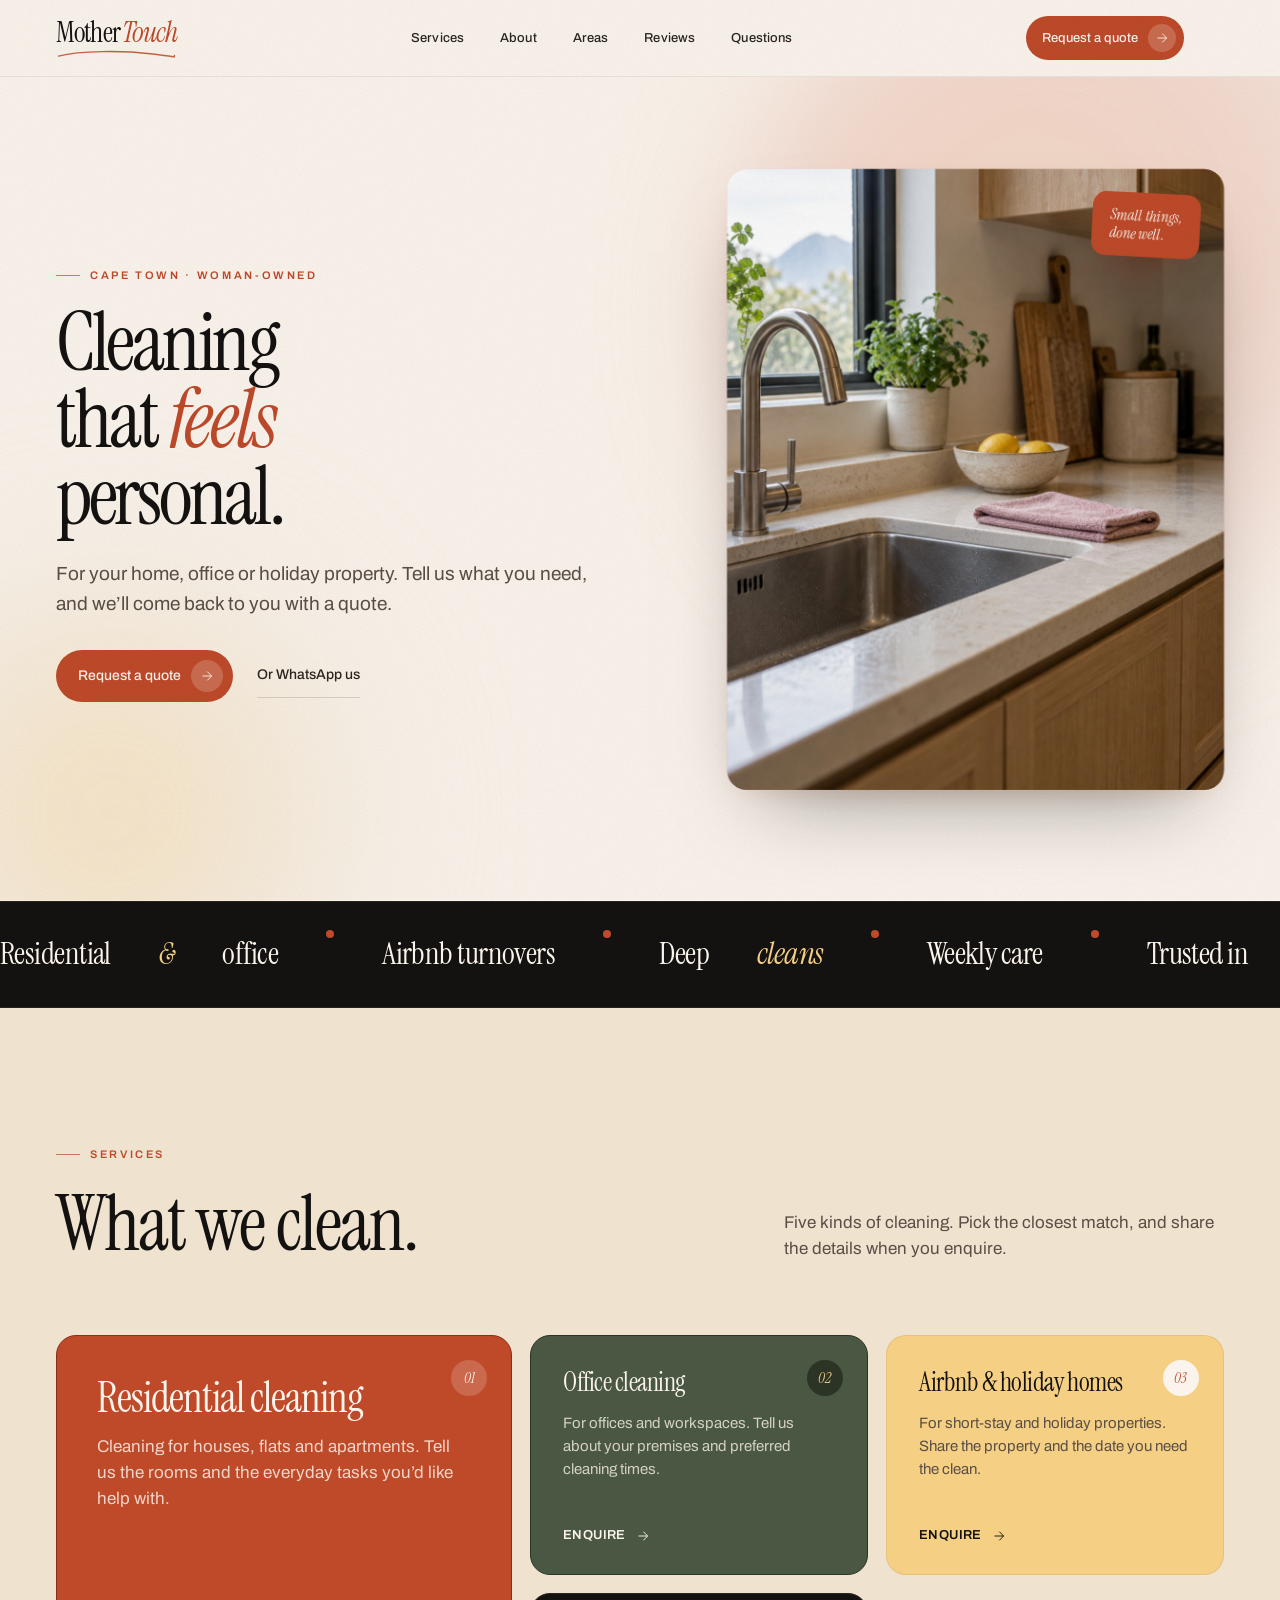
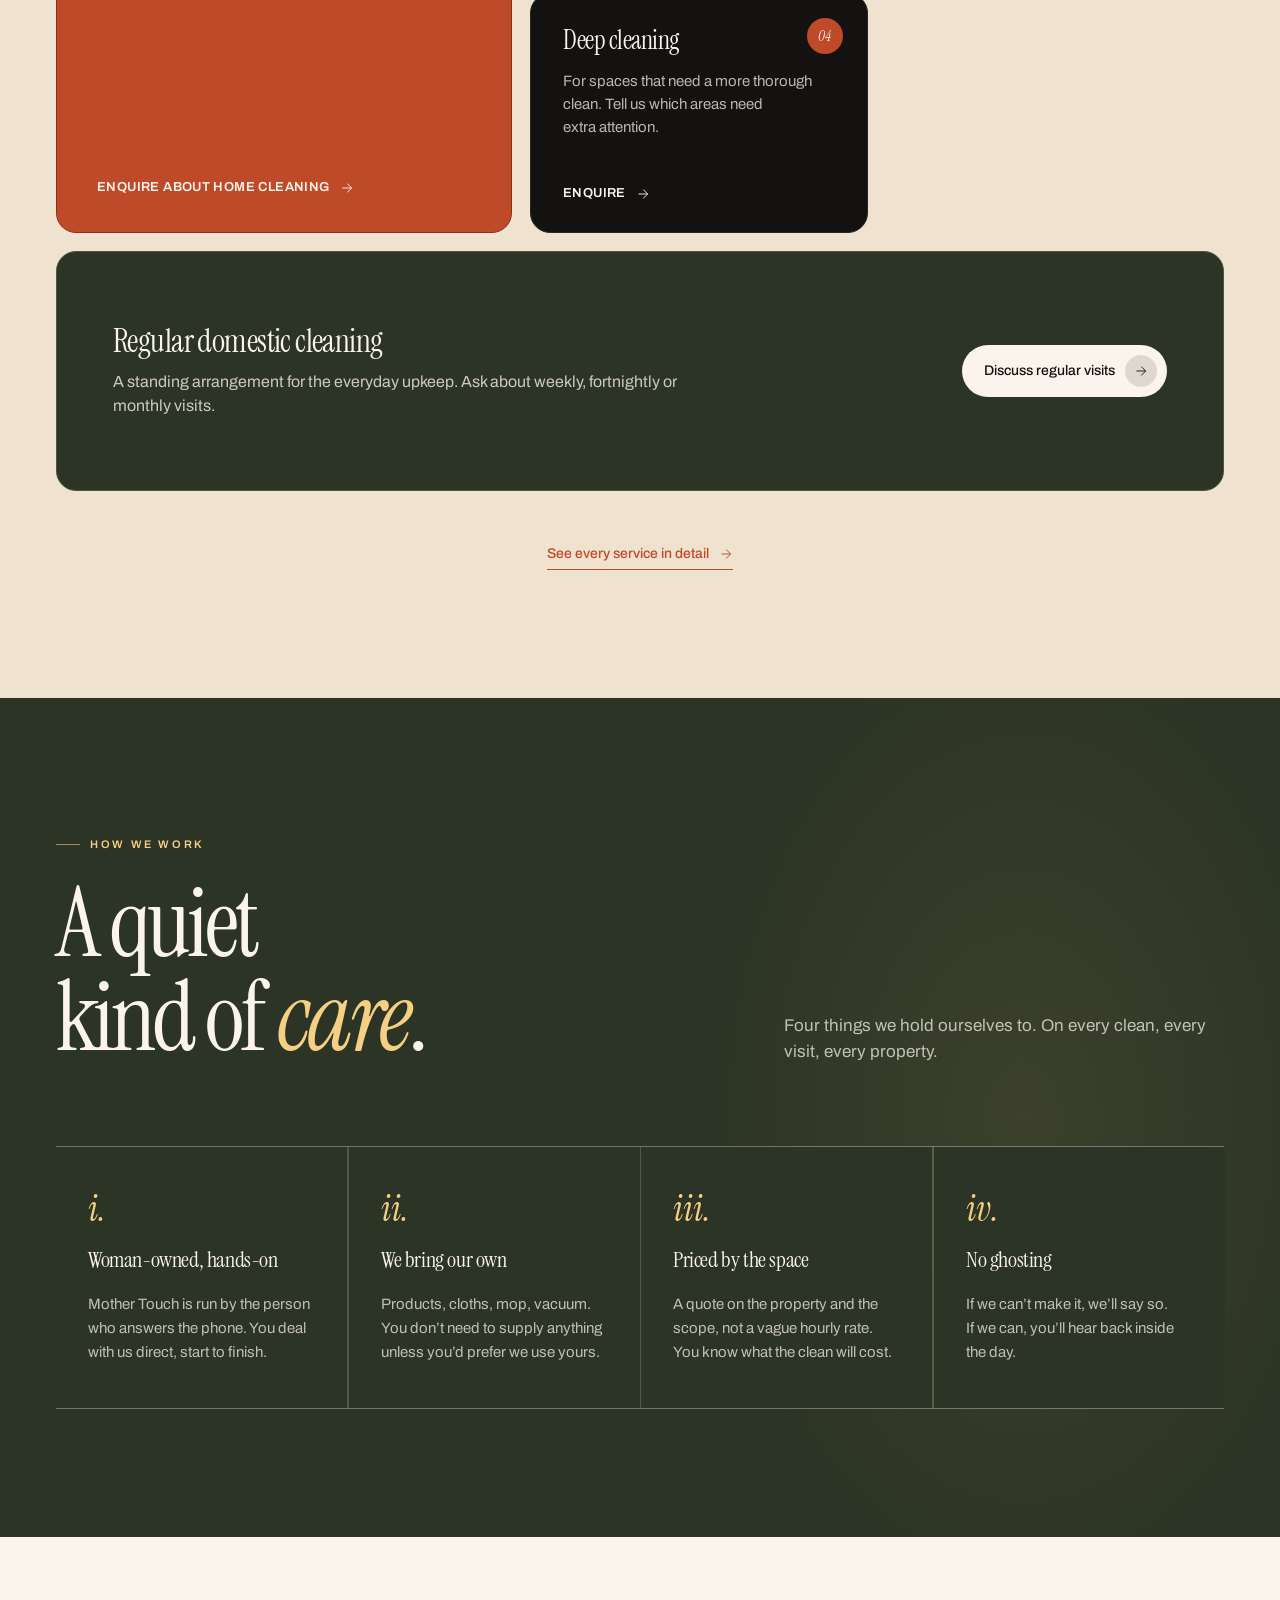
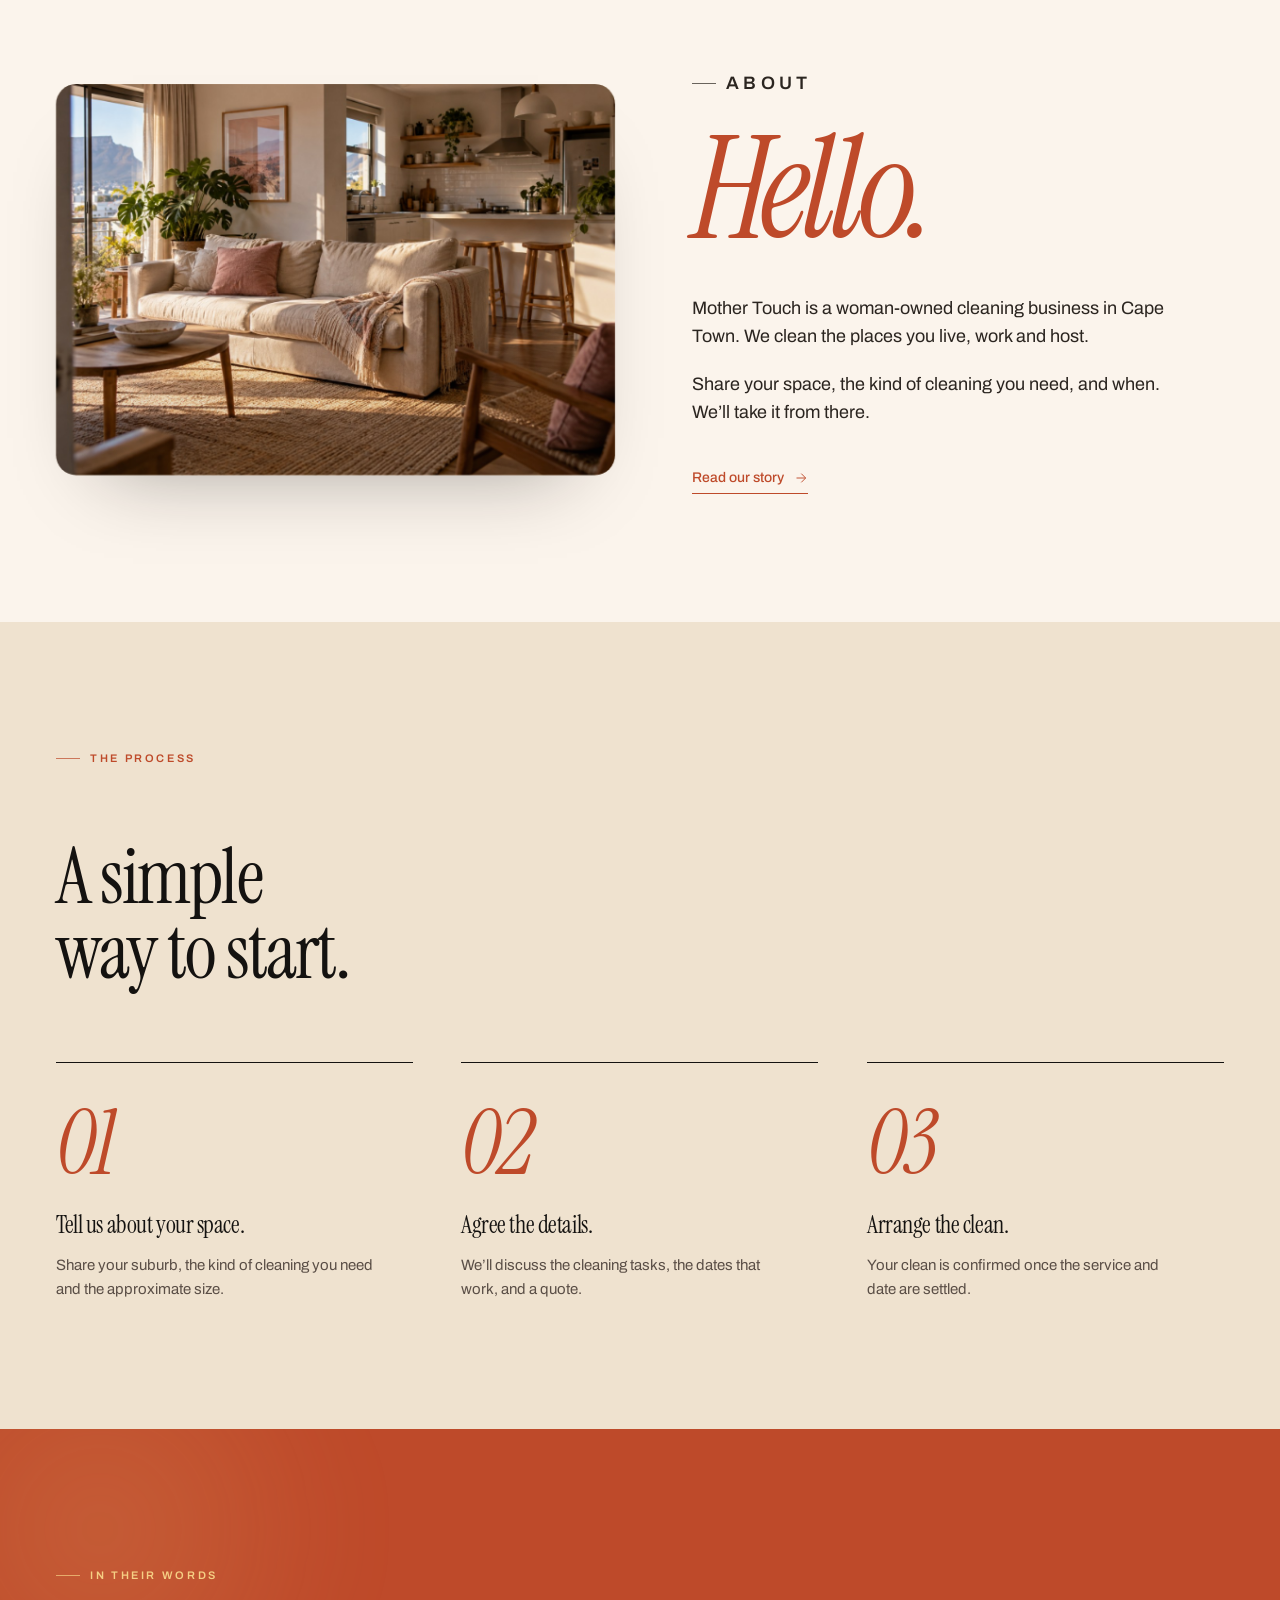
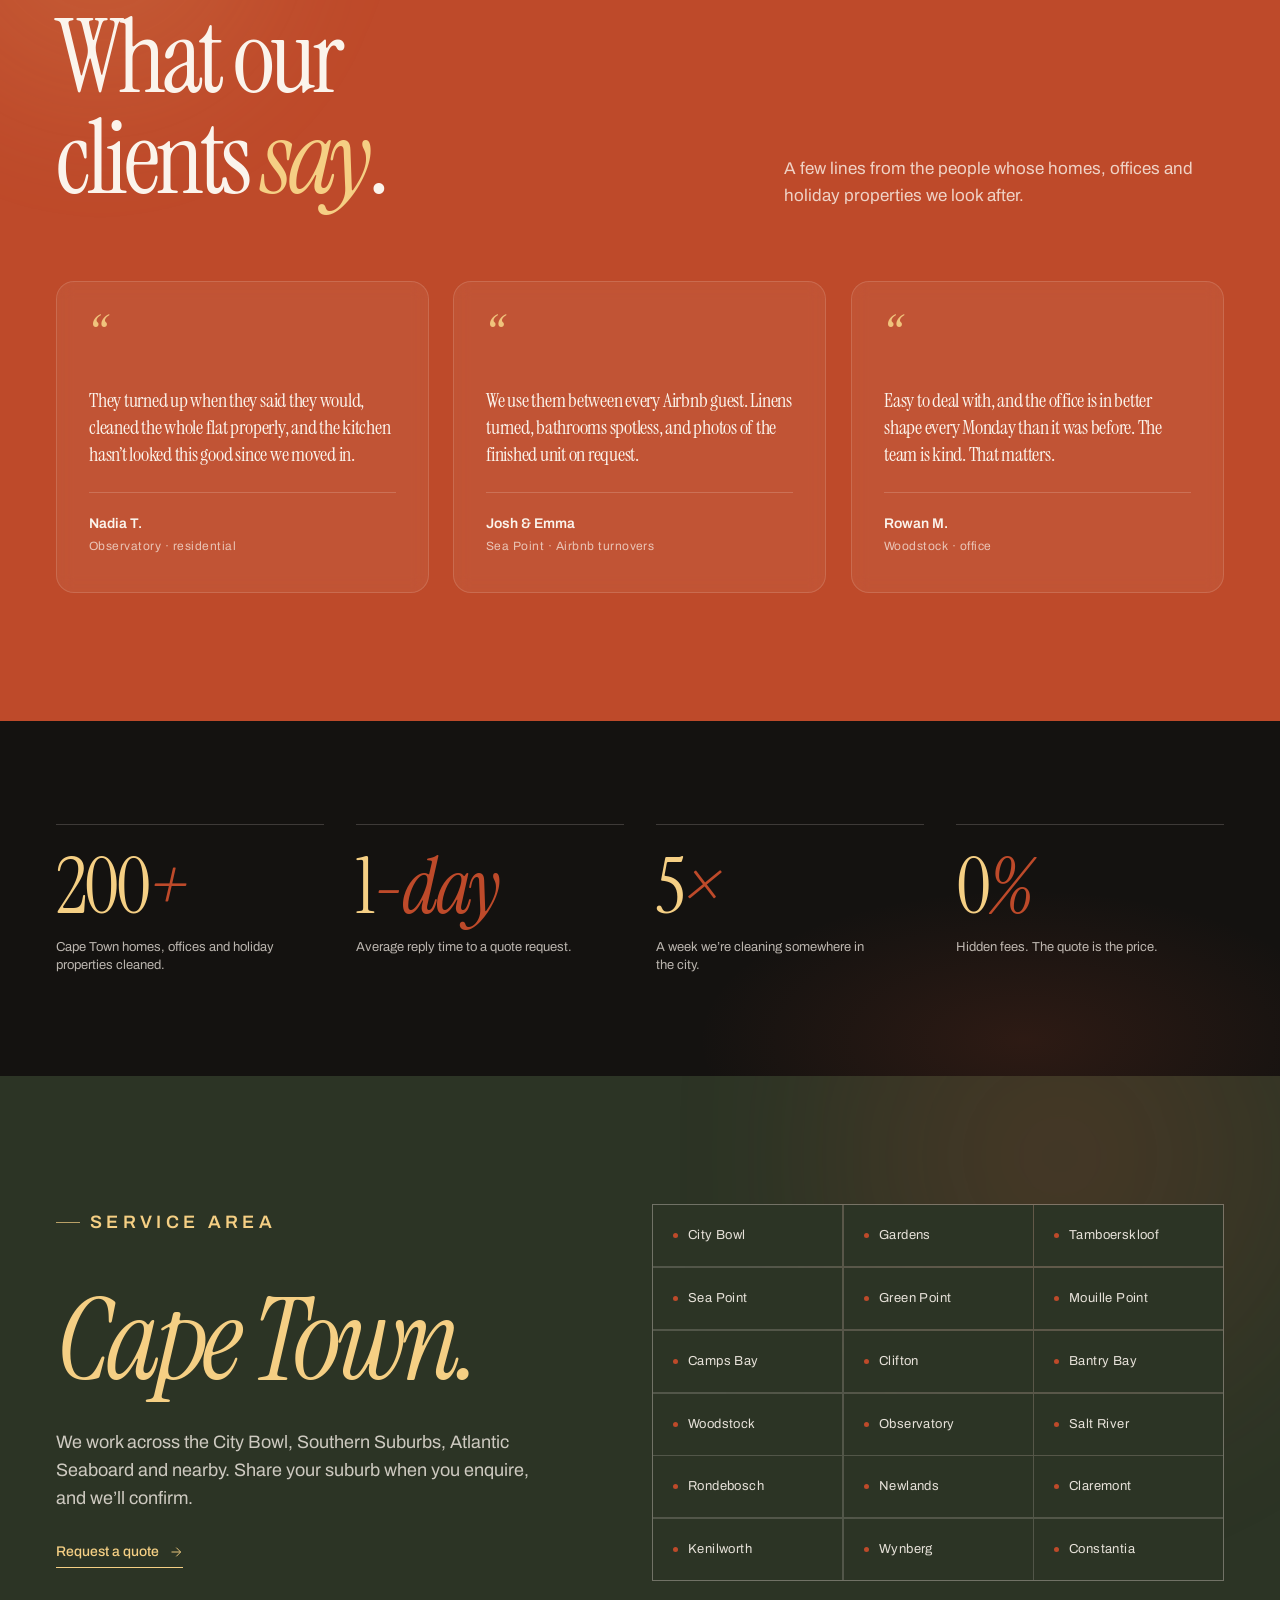
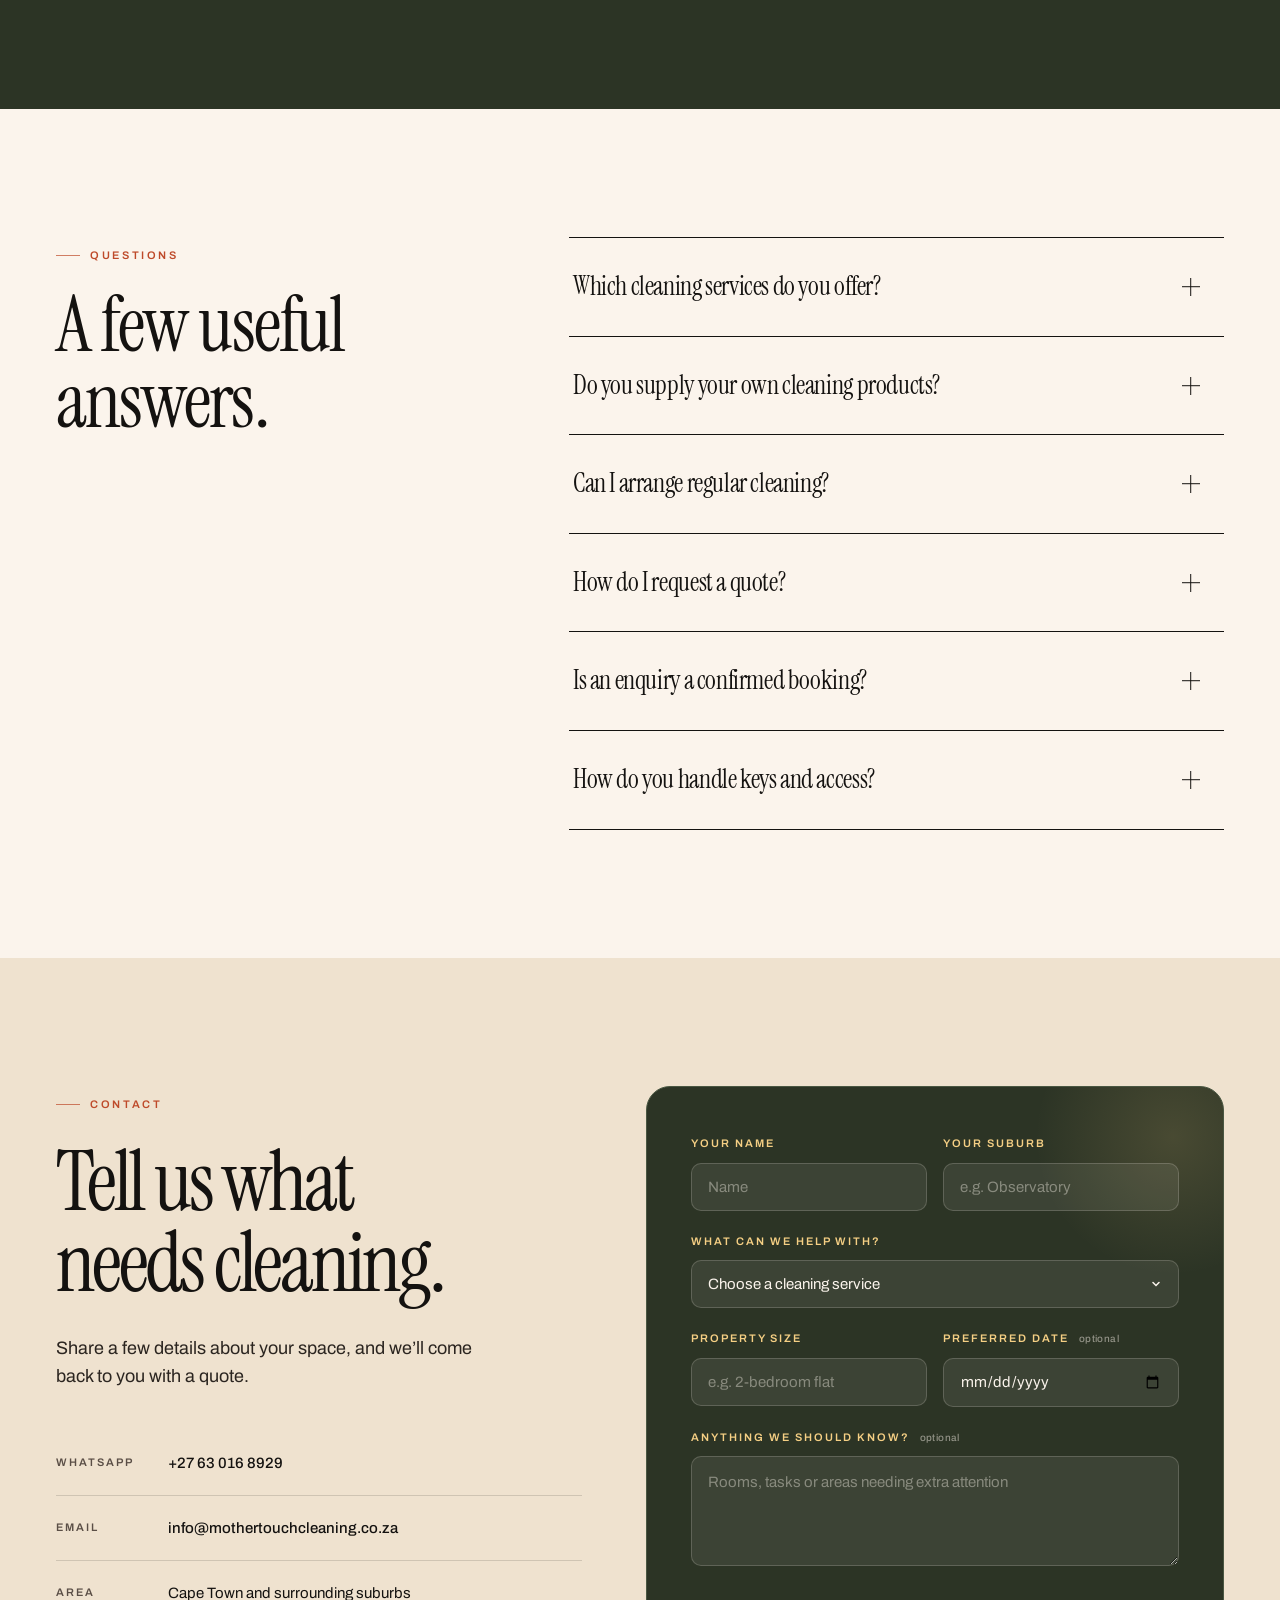
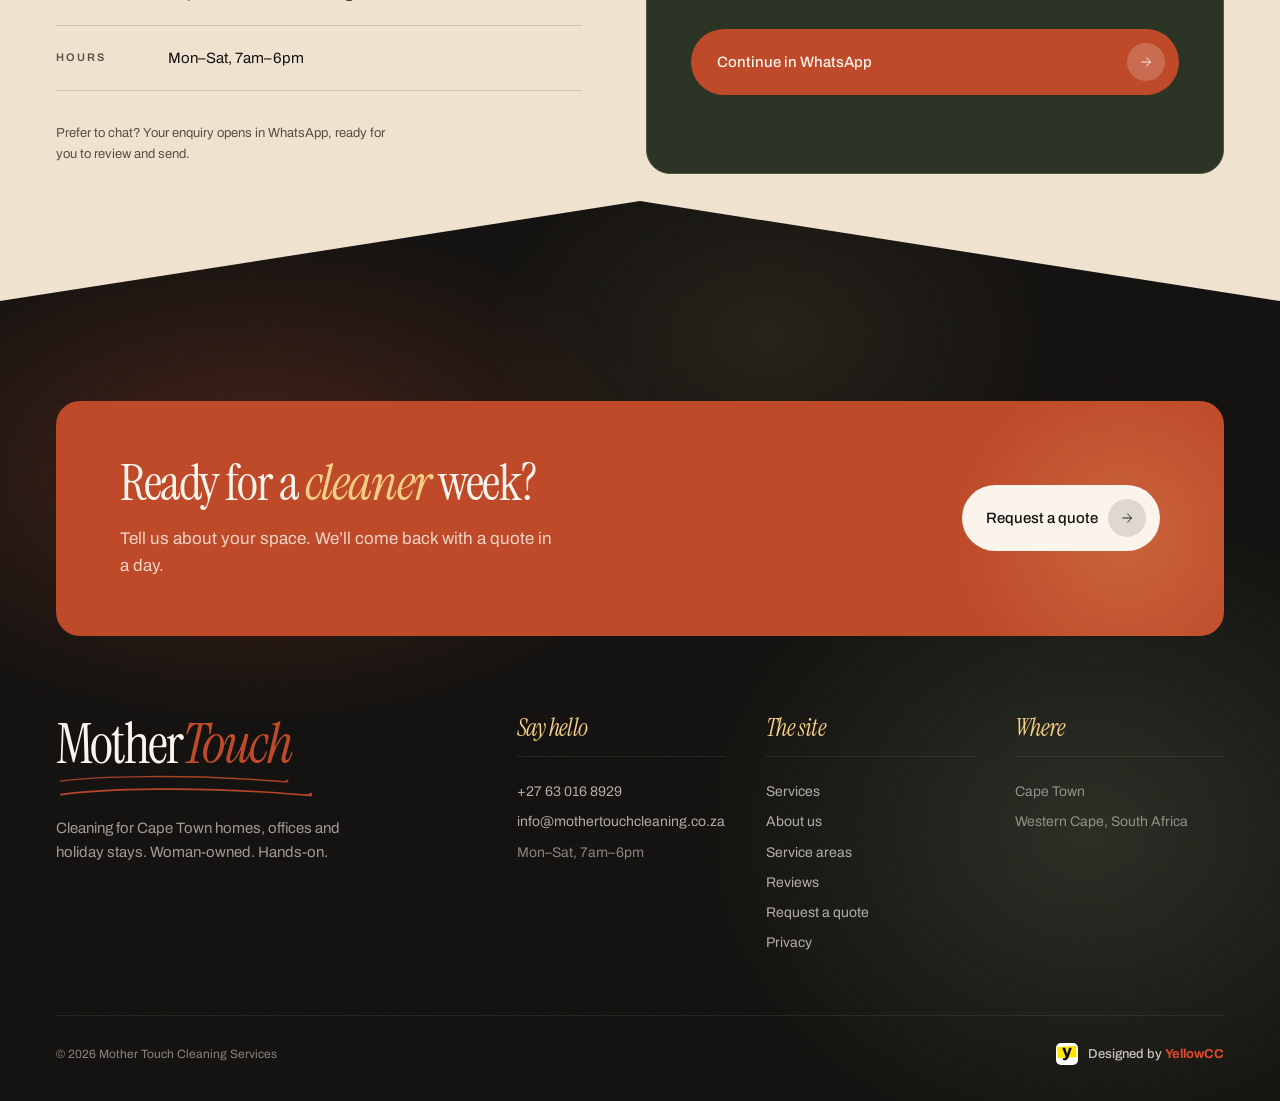
==== index.html @ 5b4d6ff1 "Add favicon and 1200x630 social preview image Favicon: cream tile with a soft peach highlight slab a" ====
<!doctype html>
<html lang="en-ZA">
<head>
<meta charset="utf-8">
<meta name="viewport" content="width=device-width, initial-scale=1, viewport-fit=cover">
<title>Cleaning in Cape Town | Mother Touch</title>
<meta name="description" content="Mother Touch is a woman-owned cleaning business in Cape Town. Residential, office, holiday-home and deep cleaning. Request a quote.">
<meta name="theme-color" content="#FBF4EC">
<link rel="icon" href="favicon.svg" type="image/svg+xml">
<link rel="apple-touch-icon" href="favicon.svg">
<meta property="og:title" content="Mother Touch Cleaning Services">
<meta property="og:description" content="Residential, office, holiday-home and deep cleaning in Cape Town. Request a quote.">
<meta property="og:type" content="website">
<meta property="og:image" content="https://mother-touch.vercel.app/og-image.png">
<meta property="og:image:width" content="1200">
<meta property="og:image:height" content="630">
<meta name="twitter:card" content="summary_large_image">
<meta name="twitter:image" content="https://mother-touch.vercel.app/og-image.png">
<link rel="preconnect" href="https://fonts.googleapis.com">
<link rel="preconnect" href="https://fonts.gstatic.com" crossorigin>
<link rel="stylesheet" href="https://fonts.googleapis.com/css2?family=Instrument+Serif:ital@0;1&family=Archivo:wght@400;500;600;700&display=swap">
<link rel="stylesheet" href="styles.css">
<script src="app.js" defer></script>
</head>
<body>

<a class="skip" href="#main">Skip to content</a>

<header class="site-header" role="banner">
  <div class="rail header-grid">
    <a href="#top" class="wordmark" aria-label="Mother Touch, home">
      <span class="wm-roman">Mother</span><span class="wm-italic">Touch</span>
    </a>
    <nav class="nav" id="nav" aria-label="Main navigation">
      <a href="services.html">Services</a>
      <a href="about.html">About</a>
      <a href="#area">Areas</a>
      <a href="#voices">Reviews</a>
      <a href="#faq">Questions</a>
    </nav>
    <a class="pill-cta pill-cta-header" href="#contact">
      <span>Request a quote</span>
      <span class="pill-arrow" aria-hidden="true">
        <svg viewBox="0 0 24 24" width="14" height="14" fill="none" stroke="currentColor" stroke-width="1.6" stroke-linecap="round" stroke-linejoin="round"><path d="M5 12h14M13 5l7 7-7 7"/></svg>
      </span>
    </a>
    <button class="menu-toggle" aria-expanded="false" aria-controls="nav" aria-label="Open menu">
      <span class="menu-dash"></span><span class="menu-dash"></span>
    </button>
  </div>
</header>

<main id="main">

<section class="hero" id="top">
  <div class="rail">
    <div class="hero-grid">
      <div class="hero-copy">
        <p class="eyebrow">Cape Town &middot; Woman-owned</p>
        <h1 class="display hero-h1">
          Cleaning<br>
          that <em>feels</em><br>
          personal.
        </h1>
        <p class="lede">For your home, office or holiday property. Tell us what you need, and we&rsquo;ll come back to you with a quote.</p>
        <div class="cta-row">
          <a class="pill-cta" href="#contact">
            <span>Request a quote</span>
            <span class="pill-arrow" aria-hidden="true">
              <svg viewBox="0 0 24 24" width="14" height="14" fill="none" stroke="currentColor" stroke-width="1.6" stroke-linecap="round" stroke-linejoin="round"><path d="M5 12h14M13 5l7 7-7 7"/></svg>
            </span>
          </a>
          <a class="ghost-cta" href="https://wa.me/27630168929?text=Hi%20Mother%20Touch%2C%20I%27d%20like%20a%20cleaning%20quote.">
            Or WhatsApp us
          </a>
        </div>
      </div>
      <figure class="hero-figure">
        <img src="assets/img/hero.jpg" width="1024" height="1280" alt="A tidy Cape Town kitchen counter in soft morning light, with a folded cloth beside the sink" fetchpriority="high">
        <span class="hero-sig">Small things,<br>done well.</span>
      </figure>
    </div>
  </div>
</section>

<section class="marquee" aria-hidden="true">
  <div class="marquee-track">
    <span class="marquee-item">Residential <em>&amp;</em> office</span>
    <span class="marquee-dot"></span>
    <span class="marquee-item">Airbnb turnovers</span>
    <span class="marquee-dot"></span>
    <span class="marquee-item">Deep <em>cleans</em></span>
    <span class="marquee-dot"></span>
    <span class="marquee-item">Weekly care</span>
    <span class="marquee-dot"></span>
    <span class="marquee-item">Trusted in <em>Cape Town</em></span>
    <span class="marquee-dot"></span>
    <span class="marquee-item">Residential <em>&amp;</em> office</span>
    <span class="marquee-dot"></span>
    <span class="marquee-item">Airbnb turnovers</span>
    <span class="marquee-dot"></span>
    <span class="marquee-item">Deep <em>cleans</em></span>
    <span class="marquee-dot"></span>
    <span class="marquee-item">Weekly care</span>
    <span class="marquee-dot"></span>
    <span class="marquee-item">Trusted in <em>Cape Town</em></span>
    <span class="marquee-dot"></span>
  </div>
</section>

<section class="services" id="services">
  <div class="rail">
    <header class="section-head">
      <div>
        <p class="eyebrow">Services</p>
        <h2 class="display" style="margin-top:24px">What we clean.</h2>
      </div>
      <p class="section-lede">Five kinds of cleaning. Pick the closest match, and share the details when you enquire.</p>
    </header>

    <div class="svc-bento">
      <article class="svc svc-feature">
        <span class="svc-num">01</span>
        <div>
          <h3>Residential cleaning</h3>
          <p>Cleaning for houses, flats and apartments. Tell us the rooms and the everyday tasks you&rsquo;d like help with.</p>
        </div>
        <a href="#contact" data-service="Residential cleaning" class="svc-link">
          <span>Enquire about home cleaning</span>
          <span class="svc-arrow" aria-hidden="true">
            <svg viewBox="0 0 24 24" width="14" height="14" fill="none" stroke="currentColor" stroke-width="1.6" stroke-linecap="round" stroke-linejoin="round"><path d="M5 12h14M13 5l7 7-7 7"/></svg>
          </span>
        </a>
      </article>

      <article class="svc svc-sage">
        <span class="svc-num">02</span>
        <div>
          <h3>Office cleaning</h3>
          <p>For offices and workspaces. Tell us about your premises and preferred cleaning times.</p>
        </div>
        <a href="#contact" data-service="Office cleaning" class="svc-link">
          <span>Enquire</span>
          <span class="svc-arrow" aria-hidden="true">
            <svg viewBox="0 0 24 24" width="14" height="14" fill="none" stroke="currentColor" stroke-width="1.6" stroke-linecap="round" stroke-linejoin="round"><path d="M5 12h14M13 5l7 7-7 7"/></svg>
          </span>
        </a>
      </article>

      <article class="svc svc-butter">
        <span class="svc-num">03</span>
        <div>
          <h3>Airbnb &amp; holiday homes</h3>
          <p>For short-stay and holiday properties. Share the property and the date you need the clean.</p>
        </div>
        <a href="#contact" data-service="Airbnb and holiday homes" class="svc-link">
          <span>Enquire</span>
          <span class="svc-arrow" aria-hidden="true">
            <svg viewBox="0 0 24 24" width="14" height="14" fill="none" stroke="currentColor" stroke-width="1.6" stroke-linecap="round" stroke-linejoin="round"><path d="M5 12h14M13 5l7 7-7 7"/></svg>
          </span>
        </a>
      </article>

      <article class="svc svc-ink">
        <span class="svc-num">04</span>
        <div>
          <h3>Deep cleaning</h3>
          <p>For spaces that need a more thorough clean. Tell us which areas need extra attention.</p>
        </div>
        <a href="#contact" data-service="Deep cleaning" class="svc-link">
          <span>Enquire</span>
          <span class="svc-arrow" aria-hidden="true">
            <svg viewBox="0 0 24 24" width="14" height="14" fill="none" stroke="currentColor" stroke-width="1.6" stroke-linecap="round" stroke-linejoin="round"><path d="M5 12h14M13 5l7 7-7 7"/></svg>
          </span>
        </a>
      </article>

      <article class="svc svc-wide">
        <div class="svc-wide-copy">
          <h3>Regular domestic cleaning</h3>
          <p>A standing arrangement for the everyday upkeep. Ask about weekly, fortnightly or monthly visits.</p>
        </div>
        <a href="#contact" data-service="Regular domestic cleaning" class="pill-cta pill-cta-paper">
          <span>Discuss regular visits</span>
          <span class="pill-arrow" aria-hidden="true">
            <svg viewBox="0 0 24 24" width="14" height="14" fill="none" stroke="currentColor" stroke-width="1.6" stroke-linecap="round" stroke-linejoin="round"><path d="M5 12h14M13 5l7 7-7 7"/></svg>
          </span>
        </a>
      </article>
    </div>

    <div style="margin-top:48px;text-align:center">
      <a class="arrow-link" href="services.html">
        <span>See every service in detail</span>
        <span class="arrow-icon" aria-hidden="true">
          <svg viewBox="0 0 24 24" width="14" height="14" fill="none" stroke="currentColor" stroke-width="1.6" stroke-linecap="round" stroke-linejoin="round"><path d="M5 12h14M13 5l7 7-7 7"/></svg>
        </span>
      </a>
    </div>
  </div>
</section>

<section class="principles">
  <div class="rail">
    <header class="section-head">
      <div>
        <p class="eyebrow">How we work</p>
        <h2 class="display principles-h2" style="margin-top:24px">A quiet<br>kind of <em>care</em>.</h2>
      </div>
      <p class="section-lede">Four things we hold ourselves to. On every clean, every visit, every property.</p>
    </header>
    <div class="principles-grid">
      <div class="principle">
        <span class="principle-num">i.</span>
        <h3>Woman-owned, hands-on</h3>
        <p>Mother Touch is run by the person who answers the phone. You deal with us direct, start to finish.</p>
      </div>
      <div class="principle">
        <span class="principle-num">ii.</span>
        <h3>We bring our own</h3>
        <p>Products, cloths, mop, vacuum. You don&rsquo;t need to supply anything unless you&rsquo;d prefer we use yours.</p>
      </div>
      <div class="principle">
        <span class="principle-num">iii.</span>
        <h3>Priced by the space</h3>
        <p>A quote on the property and the scope, not a vague hourly rate. You know what the clean will cost.</p>
      </div>
      <div class="principle">
        <span class="principle-num">iv.</span>
        <h3>No ghosting</h3>
        <p>If we can&rsquo;t make it, we&rsquo;ll say so. If we can, you&rsquo;ll hear back inside the day.</p>
      </div>
    </div>
  </div>
</section>

<section class="about" id="about">
  <div class="rail">
    <div class="about-grid">
      <figure class="about-figure">
        <img src="assets/img/about.jpg" width="1536" height="1024" alt="A quiet, light-filled Cape Town living room with linen seating and timber furniture" loading="lazy">
      </figure>
      <div class="about-copy">
        <p class="eyebrow">About</p>
        <h2 class="display about-h2"><em>Hello.</em></h2>
        <p>Mother Touch is a woman-owned cleaning business in Cape Town. We clean the places you live, work and host.</p>
        <p>Share your space, the kind of cleaning you need, and when. We&rsquo;ll take it from there.</p>
        <a href="about.html" class="arrow-link">
          <span>Read our story</span>
          <span class="arrow-icon" aria-hidden="true">
            <svg viewBox="0 0 24 24" width="14" height="14" fill="none" stroke="currentColor" stroke-width="1.6" stroke-linecap="round" stroke-linejoin="round"><path d="M5 12h14M13 5l7 7-7 7"/></svg>
          </span>
        </a>
      </div>
    </div>
  </div>
</section>

<section class="process">
  <div class="rail">
    <header class="section-head section-head-left">
      <p class="eyebrow">The process</p>
      <h2 class="display" style="margin-top:24px">A simple<br>way to start.</h2>
    </header>
    <ol class="steps">
      <li>
        <span class="step-num">01</span>
        <h3>Tell us about your space.</h3>
        <p>Share your suburb, the kind of cleaning you need and the approximate size.</p>
      </li>
      <li>
        <span class="step-num">02</span>
        <h3>Agree the details.</h3>
        <p>We&rsquo;ll discuss the cleaning tasks, the dates that work, and a quote.</p>
      </li>
      <li>
        <span class="step-num">03</span>
        <h3>Arrange the clean.</h3>
        <p>Your clean is confirmed once the service and date are settled.</p>
      </li>
    </ol>
  </div>
</section>

<section class="voices" id="voices">
  <div class="rail">
    <header class="section-head">
      <div>
        <p class="eyebrow">In their words</p>
        <h2 class="display voices-h2" style="margin-top:24px">What our<br>clients <em>say</em>.</h2>
      </div>
      <p class="section-lede">A few lines from the people whose homes, offices and holiday properties we look after.</p>
    </header>
    <div class="voices-grid">
      <article class="voice">
        <span class="voice-mark" aria-hidden="true">&ldquo;</span>
        <p class="voice-quote">They turned up when they said they would, cleaned the whole flat properly, and the kitchen hasn&rsquo;t looked this good since we moved in.</p>
        <div class="voice-attr">
          <span class="voice-name">Nadia T.</span>
          <span class="voice-where">Observatory &middot; residential</span>
        </div>
      </article>
      <article class="voice">
        <span class="voice-mark" aria-hidden="true">&ldquo;</span>
        <p class="voice-quote">We use them between every Airbnb guest. Linens turned, bathrooms spotless, and photos of the finished unit on request.</p>
        <div class="voice-attr">
          <span class="voice-name">Josh &amp; Emma</span>
          <span class="voice-where">Sea Point &middot; Airbnb turnovers</span>
        </div>
      </article>
      <article class="voice">
        <span class="voice-mark" aria-hidden="true">&ldquo;</span>
        <p class="voice-quote">Easy to deal with, and the office is in better shape every Monday than it was before. The team is kind. That matters.</p>
        <div class="voice-attr">
          <span class="voice-name">Rowan M.</span>
          <span class="voice-where">Woodstock &middot; office</span>
        </div>
      </article>
    </div>
  </div>
</section>

<section class="stats">
  <div class="rail">
    <div class="stats-grid">
      <div class="stat">
        <span class="stat-value">200<em>+</em></span>
        <span class="stat-label">Cape Town homes, offices and holiday properties cleaned.</span>
      </div>
      <div class="stat">
        <span class="stat-value">1<em>-day</em></span>
        <span class="stat-label">Average reply time to a quote request.</span>
      </div>
      <div class="stat">
        <span class="stat-value">5<em>&times;</em></span>
        <span class="stat-label">A week we&rsquo;re cleaning somewhere in the city.</span>
      </div>
      <div class="stat">
        <span class="stat-value">0<em>%</em></span>
        <span class="stat-label">Hidden fees. The quote is the price.</span>
      </div>
    </div>
  </div>
</section>

<section class="area" id="area">
  <div class="rail">
    <div class="area-grid">
      <div class="area-copy">
        <p class="eyebrow">Service area</p>
        <h2 class="display area-h2"><em>Cape Town.</em></h2>
        <p>We work across the City Bowl, Southern Suburbs, Atlantic Seaboard and nearby. Share your suburb when you enquire, and we&rsquo;ll confirm.</p>
        <a href="#contact" class="arrow-link">
          <span>Request a quote</span>
          <span class="arrow-icon" aria-hidden="true">
            <svg viewBox="0 0 24 24" width="14" height="14" fill="none" stroke="currentColor" stroke-width="1.6" stroke-linecap="round" stroke-linejoin="round"><path d="M5 12h14M13 5l7 7-7 7"/></svg>
          </span>
        </a>
      </div>
      <div class="area-suburbs">
        <span class="area-suburb">City Bowl</span>
        <span class="area-suburb">Gardens</span>
        <span class="area-suburb">Tamboerskloof</span>
        <span class="area-suburb">Sea Point</span>
        <span class="area-suburb">Green Point</span>
        <span class="area-suburb">Mouille Point</span>
        <span class="area-suburb">Camps Bay</span>
        <span class="area-suburb">Clifton</span>
        <span class="area-suburb">Bantry Bay</span>
        <span class="area-suburb">Woodstock</span>
        <span class="area-suburb">Observatory</span>
        <span class="area-suburb">Salt River</span>
        <span class="area-suburb">Rondebosch</span>
        <span class="area-suburb">Newlands</span>
        <span class="area-suburb">Claremont</span>
        <span class="area-suburb">Kenilworth</span>
        <span class="area-suburb">Wynberg</span>
        <span class="area-suburb">Constantia</span>
      </div>
    </div>
  </div>
</section>

<section class="faq" id="faq">
  <div class="rail">
    <div class="faq-grid">
      <header class="section-head faq-head">
        <div>
          <p class="eyebrow">Questions</p>
          <h2 class="display" style="margin-top:24px">A few useful<br>answers.</h2>
        </div>
      </header>
      <div class="faq-list">
        <details>
          <summary><span>Which cleaning services do you offer?</span><span class="faq-plus" aria-hidden="true"></span></summary>
          <div class="faq-body">
            <p>Residential, office, Airbnb and holiday-home cleaning, deep cleaning, and regular domestic cleaning. If what you need sits between two of those, just ask.</p>
          </div>
        </details>
        <details>
          <summary><span>Do you supply your own cleaning products?</span><span class="faq-plus" aria-hidden="true"></span></summary>
          <div class="faq-body">
            <p>Yes. We bring our own products, cloths, mop and vacuum. If you&rsquo;d prefer we use your products, say so when you book and we will.</p>
          </div>
        </details>
        <details>
          <summary><span>Can I arrange regular cleaning?</span><span class="faq-plus" aria-hidden="true"></span></summary>
          <div class="faq-body">
            <p>Yes. Ask about weekly, fortnightly or monthly visits in your area. We hold the same slot each week so it&rsquo;s predictable for you.</p>
          </div>
        </details>
        <details>
          <summary><span>How do I request a quote?</span><span class="faq-plus" aria-hidden="true"></span></summary>
          <div class="faq-body">
            <p>Share your suburb, property size, the cleaning you need and a preferred date, by form or WhatsApp. We reply inside a working day.</p>
          </div>
        </details>
        <details>
          <summary><span>Is an enquiry a confirmed booking?</span><span class="faq-plus" aria-hidden="true"></span></summary>
          <div class="faq-body">
            <p>No. The clean is confirmed with Mother Touch once the service, date and price are agreed.</p>
          </div>
        </details>
        <details>
          <summary><span>How do you handle keys and access?</span><span class="faq-plus" aria-hidden="true"></span></summary>
          <div class="faq-body">
            <p>Whichever way suits you. Meet us there, leave a key with a neighbour or concierge, or use a key safe. For regular clients we can hold a key on file.</p>
          </div>
        </details>
      </div>
    </div>
  </div>
</section>

<section class="contact" id="contact">
  <div class="rail">
    <div class="contact-grid">
      <div class="contact-copy">
        <p class="eyebrow">Contact</p>
        <h2 class="display contact-h2">Tell us what<br>needs cleaning.</h2>
        <p class="contact-lede">Share a few details about your space, and we&rsquo;ll come back to you with a quote.</p>
        <ul class="contact-list">
          <li><span class="label">WhatsApp</span><a href="https://wa.me/27630168929">+27&nbsp;63&nbsp;016&nbsp;8929</a></li>
          <li><span class="label">Email</span><a href="mailto:info@mothertouchcleaning.co.za">info@mothertouchcleaning.co.za</a></li>
          <li><span class="label">Area</span><span>Cape Town and surrounding suburbs</span></li>
          <li><span class="label">Hours</span><span>Mon&ndash;Sat, 7am&ndash;6pm</span></li>
        </ul>
        <p class="contact-note">Prefer to chat? Your enquiry opens in WhatsApp, ready for you to review and send.</p>
      </div>

      <form id="enquiry" class="enquiry" novalidate>
        <div class="field-row">
          <label>
            <span class="field-label">Your name</span>
            <input name="name" autocomplete="name" required maxlength="100" placeholder="Name">
          </label>
          <label>
            <span class="field-label">Your suburb</span>
            <input name="suburb" autocomplete="address-level2" required maxlength="120" placeholder="e.g. Observatory">
          </label>
        </div>
        <label>
          <span class="field-label">What can we help with?</span>
          <select name="service" required>
            <option value="">Choose a cleaning service</option>
            <option>Residential cleaning</option>
            <option>Office cleaning</option>
            <option>Airbnb and holiday homes</option>
            <option>Deep cleaning</option>
            <option>Regular domestic cleaning</option>
          </select>
        </label>
        <div class="field-row">
          <label>
            <span class="field-label">Property size</span>
            <input name="size" required maxlength="120" placeholder="e.g. 2-bedroom flat">
          </label>
          <label>
            <span class="field-label">Preferred date <span class="opt">optional</span></span>
            <input type="date" name="date">
          </label>
        </div>
        <label>
          <span class="field-label">Anything we should know? <span class="opt">optional</span></span>
          <textarea name="notes" rows="3" maxlength="1500" placeholder="Rooms, tasks or areas needing extra attention"></textarea>
        </label>

        <label class="hp" aria-hidden="true" tabindex="-1">
          <span>Website</span>
          <input type="text" name="website" tabindex="-1" autocomplete="off">
        </label>

        <button class="pill-cta pill-cta-full" type="submit">
          <span>Continue in WhatsApp</span>
          <span class="pill-arrow" aria-hidden="true">
            <svg viewBox="0 0 24 24" width="14" height="14" fill="none" stroke="currentColor" stroke-width="1.6" stroke-linecap="round" stroke-linejoin="round"><path d="M5 12h14M13 5l7 7-7 7"/></svg>
          </span>
        </button>
        <p id="form-status" role="status" aria-live="polite"></p>
      </form>
    </div>
  </div>
</section>

</main>

<footer class="site-footer">
  <div class="rail">
    <div class="footer-cta">
      <div class="footer-cta-copy">
        <h3>Ready for a <em>cleaner</em> week?</h3>
        <p>Tell us about your space. We&rsquo;ll come back with a quote in a day.</p>
      </div>
      <a class="pill-cta" href="#contact">
        <span>Request a quote</span>
        <span class="pill-arrow" aria-hidden="true">
          <svg viewBox="0 0 24 24" width="14" height="14" fill="none" stroke="currentColor" stroke-width="1.6" stroke-linecap="round" stroke-linejoin="round"><path d="M5 12h14M13 5l7 7-7 7"/></svg>
        </span>
      </a>
    </div>

    <div class="footer-grid">
      <div class="footer-brand">
        <a href="#top" class="wordmark wordmark-footer" aria-label="Mother Touch, home">
          <span class="wm-roman">Mother</span><span class="wm-italic">Touch</span>
        </a>
        <span class="wordmark-brush" aria-hidden="true">
          <svg viewBox="0 0 220 22" fill="none" xmlns="http://www.w3.org/2000/svg">
            <path d="M4 15 C 40 2, 110 2, 160 10 S 210 18, 216 15" stroke="currentColor" stroke-width="2.2" stroke-linecap="round" stroke-linejoin="round" opacity="0.95"/>
            <path d="M8 17 C 50 7, 100 6, 140 11" stroke="currentColor" stroke-width="1.2" stroke-linecap="round" opacity="0.5"/>
          </svg>
        </span>
        <p>Cleaning for Cape Town homes, offices and holiday stays. Woman-owned. Hands-on.</p>
      </div>
      <div class="footer-cols">
        <div class="footer-col">
          <span class="label">Say hello</span>
          <a href="https://wa.me/27630168929">+27&nbsp;63&nbsp;016&nbsp;8929</a>
          <a href="mailto:info@mothertouchcleaning.co.za">info@mothertouchcleaning.co.za</a>
          <p>Mon&ndash;Sat, 7am&ndash;6pm</p>
        </div>
        <div class="footer-col">
          <span class="label">The site</span>
          <a href="services.html">Services</a>
          <a href="about.html">About us</a>
          <a href="#area">Service areas</a>
          <a href="#voices">Reviews</a>
          <a href="#contact">Request a quote</a>
          <button class="link-btn" id="privacy-open">Privacy</button>
        </div>
        <div class="footer-col">
          <span class="label">Where</span>
          <p>Cape Town</p>
          <p>Western Cape, South Africa</p>
        </div>
      </div>
    </div>

    <div class="footer-base">
      <span>&copy; <span id="year">2026</span> Mother Touch Cleaning Services</span>
      <a class="yc-attr site-by" href="https://yellowcc.com" rel="noopener">
        <span class="yc-mark" aria-hidden="true">
          <svg viewBox="0 0 200 200" xmlns="http://www.w3.org/2000/svg">
            <rect width="200" height="200" fill="#ffffff"/>
            <rect x="15" y="31.35" width="170" height="102.42" fill="#ffe500" transform="rotate(-3.2 100 100)"/>
            <g transform="translate(55.68 125.52)">
              <path fill="#0a0a0a" d="M22.59 30.48Q17.02 30.48 12.84 29.62Q8.66 28.77 6.96 28.15L6.96 12.07L17.64 12.07Q21.97 12.07 25.06 10.13Q28.15 8.20 29.93 5.49Q31.71 2.78 32.49 0L0.31-81.52L27.38-81.52L39.45-45.79Q40.38-43.31 41.54-39.37Q42.70-35.43 43.86-31.33Q45.02-27.23 45.79-23.98L46.72-23.98Q47.34-26.14 48.11-29.01Q48.88-31.87 49.66-34.88Q50.43-37.90 51.28-40.69Q52.13-43.47 52.75-45.64L63.12-81.52L88.33-81.52L60.18-3.25Q57.55 3.87 54.38 10.06Q51.20 16.24 46.87 20.81Q42.54 25.37 36.59 27.92Q30.63 30.48 22.59 30.48"/>
            </g>
          </svg>
        </span>
        <span class="yc-text">Designed by <em>YellowCC</em></span>
      </a>
    </div>
  </div>
</footer>

<dialog id="privacy">
  <button id="privacy-close" aria-label="Close privacy notice" class="dialog-close">&times;</button>
  <h2>Your enquiry details</h2>
  <p>This enquiry form prepares a WhatsApp message on your device. Nothing is submitted, stored or emailed by this website.</p>
  <p>If you choose to send the message, your details are shared with Mother Touch through WhatsApp, and used to respond to your enquiry.</p>
  <p>For questions, contact <a href="mailto:info@mothertouchcleaning.co.za">info@mothertouchcleaning.co.za</a>.</p>
</dialog>

</body>
</html>
---- styles.css ----
/* =====================================================================
   Mother Touch Cleaning Services
   Editorial, warm, Cape Town. Bold defined colors, no CSS slop.
   Palette: paper + linen + ink + terracotta + sage + clay + butter.
   Typography: Instrument Serif (display) + Archivo (UI).
   ===================================================================== */

:root {
  /* Core surfaces */
  --ink:            #141210;
  --ink-80:         #2b2520;
  --ink-60:         #5a4e46;
  --ink-40:         #8a7d72;
  --ink-20:         #c9bfb3;

  --paper:          #FBF4EC;
  --paper-deep:     #F5EBDC;
  --linen:          #EFE2CF;
  --linen-deep:     #E4D4BC;

  /* Warm palette */
  --terracotta:     #BE4A2A;
  --terracotta-deep:#8B2E1A;
  --clay:           #D97756;
  --peach:          #F0C4A8;
  --blush:          #ECC1B4;

  /* Grounding greens */
  --sage:           #4A5742;
  --sage-deep:      #2C3425;
  --sage-mute:      #8A9280;

  /* Gold accents */
  --butter:         #F5CF84;
  --ochre:          #C58E35;
  --gold:           #B38028;

  /* Rose accent */
  --rose:           #D4596A;

  /* Rules */
  --rule-ink:       rgba(20, 18, 16, 0.14);
  --rule-ink-soft:  rgba(20, 18, 16, 0.07);
  --rule-light:     rgba(251, 244, 236, 0.18);
  --rule-light-soft:rgba(251, 244, 236, 0.08);

  /* Motion */
  --ease-out:   cubic-bezier(0.22, 1, 0.36, 1);
  --ease-std:   cubic-bezier(0.4, 0, 0.2, 1);
  --ease-spring: cubic-bezier(0.34, 1.56, 0.64, 1);

  /* Type stacks */
  --display: "Instrument Serif", "Besley", Georgia, "Times New Roman", serif;
  --ui: "Archivo", ui-sans-serif, system-ui, -apple-system, "Segoe UI", Roboto, sans-serif;

  /* Rhythm */
  --rail-pad: clamp(20px, 4.4vw, 56px);
  --section-y: clamp(96px, 10vw, 160px);
  --wrap-max: 1320px;
  --header-h: 76px;
}

* { box-sizing: border-box; }

html {
  scroll-behavior: smooth;
  scroll-padding-top: var(--header-h);
  -webkit-text-size-adjust: 100%;
}

body {
  margin: 0;
  background: var(--paper);
  color: var(--ink);
  font-family: var(--ui);
  font-weight: 400;
  font-size: 17px;
  line-height: 1.6;
  -webkit-font-smoothing: antialiased;
  -moz-osx-font-smoothing: grayscale;
  text-rendering: optimizeLegibility;
  overflow-x: hidden;
}

body::before {
  content: "";
  position: fixed;
  inset: 0;
  pointer-events: none;
  z-index: 200;
  background-image: url("data:image/svg+xml;utf8,<svg xmlns='http://www.w3.org/2000/svg' width='180' height='180'><filter id='n'><feTurbulence type='fractalNoise' baseFrequency='0.9' numOctaves='2' stitchTiles='stitch'/><feColorMatrix values='0 0 0 0 0  0 0 0 0 0  0 0 0 0 0  0 0 0 0.6 0'/></filter><rect width='180' height='180' filter='url(%23n)'/></svg>");
  opacity: 0.07;
  mix-blend-mode: multiply;
}

h1, h2, h3, h4, h5, h6, p { margin: 0; }
h1, h2, h3, h4 { text-wrap: balance; }
p { text-wrap: pretty; }
img, svg { display: block; max-width: 100%; height: auto; }

.display {
  font-family: var(--display);
  font-weight: 400;
  letter-spacing: -0.025em;
  line-height: 0.98;
  color: var(--ink);
}
.display em { font-style: italic; color: var(--terracotta); }

.hero-h1 { font-size: clamp(44px, 6.4vw, 96px); letter-spacing: -0.04em; line-height: 0.94; }
.about-h2 { font-size: clamp(72px, 11vw, 144px); letter-spacing: -0.045em; }
.area-h2 { font-size: clamp(64px, 9vw, 128px); letter-spacing: -0.045em; }
.contact-h2 { font-size: clamp(44px, 6.6vw, 100px); line-height: 0.95; }
.voices-h2 { font-size: clamp(52px, 8vw, 112px); letter-spacing: -0.04em; }
.principles-h2 { font-size: clamp(48px, 7.5vw, 108px); letter-spacing: -0.038em; }

h2.display:not(.hero-h1):not(.about-h2):not(.area-h2):not(.contact-h2):not(.voices-h2):not(.principles-h2) {
  font-size: clamp(44px, 6vw, 88px);
}

h3 {
  font-family: var(--display);
  font-weight: 400;
  font-size: 26px;
  letter-spacing: -0.018em;
  color: var(--ink);
  line-height: 1.15;
}

.eyebrow {
  font-family: var(--ui);
  font-size: 11px;
  font-weight: 600;
  letter-spacing: 0.24em;
  text-transform: uppercase;
  color: var(--terracotta);
  display: inline-flex;
  align-items: center;
  gap: 10px;
}
.eyebrow::before {
  content: "";
  width: 24px;
  height: 1px;
  background: currentColor;
  opacity: 0.7;
}
.eyebrow-light { color: var(--butter); }
.eyebrow-ink { color: var(--ink); }

.lede, .section-lede {
  font-size: 19px;
  line-height: 1.55;
  color: var(--ink-60);
  max-width: 540px;
  font-weight: 400;
}
.section-lede { max-width: 480px; font-size: 17px; }

a { color: inherit; text-decoration: none; transition: color 160ms var(--ease-std); }
a:hover { color: var(--terracotta); }

:focus-visible {
  outline: 2px solid var(--terracotta);
  outline-offset: 4px;
  border-radius: 3px;
}

.rail {
  max-width: var(--wrap-max);
  margin: 0 auto;
  padding-left: var(--rail-pad);
  padding-right: var(--rail-pad);
}

.skip {
  position: fixed;
  top: -100px;
  left: 16px;
  background: var(--ink);
  color: var(--paper);
  padding: 14px 18px;
  z-index: 300;
  font-size: 13px;
  border-radius: 6px;
}
.skip:focus { top: 16px; color: var(--paper); }

.hp { position: absolute; left: -9999px; opacity: 0; pointer-events: none; height: 0; }

/* HEADER */
.site-header {
  position: sticky;
  top: 0;
  z-index: 50;
  background: rgba(251, 244, 236, 0.88);
  backdrop-filter: blur(16px) saturate(1.4);
  -webkit-backdrop-filter: blur(16px) saturate(1.4);
  border-bottom: 1px solid var(--rule-ink-soft);
}
.header-grid {
  display: grid;
  grid-template-columns: auto 1fr auto auto;
  align-items: center;
  gap: 40px;
  min-height: var(--header-h);
}
.wordmark {
  position: relative;
  font-family: var(--display);
  font-size: 28px;
  font-weight: 400;
  letter-spacing: -0.03em;
  line-height: 1;
  color: var(--ink);
  display: inline-flex;
  align-items: baseline;
  gap: 0.06em;
  padding-bottom: 10px;
}
.wordmark .wm-italic {
  font-style: italic;
  color: var(--terracotta);
}
.wordmark:hover .wm-italic { color: var(--terracotta-deep); }
.wordmark::after {
  content: "";
  position: absolute;
  left: 0;
  right: 0;
  bottom: -2px;
  height: 10px;
  background-image: url("data:image/svg+xml;utf8,<svg xmlns='http://www.w3.org/2000/svg' viewBox='0 0 200 14' preserveAspectRatio='none'><path d='M4 10 C 40 2 110 2 160 7 S 192 12 196 9' stroke='%23BE4A2A' stroke-width='2' stroke-linecap='round' fill='none' opacity='0.95'/></svg>");
  background-repeat: no-repeat;
  background-size: 100% 100%;
  pointer-events: none;
  opacity: 0.9;
  transition: opacity 220ms var(--ease-std);
}
.wordmark:hover::after { opacity: 1; }

.nav {
  display: flex;
  gap: 36px;
  justify-content: center;
  font-family: var(--ui);
  font-size: 13px;
  font-weight: 500;
  letter-spacing: 0.01em;
  color: var(--ink-80);
}
.nav a { position: relative; padding: 4px 0; }
.nav a::after {
  content: "";
  position: absolute;
  left: 0; right: 0;
  bottom: -4px;
  height: 1px;
  background: var(--terracotta);
  transform: scaleX(0);
  transform-origin: left center;
  transition: transform 280ms var(--ease-out);
}
.nav a:hover::after { transform: scaleX(1); }

/* CTAs */
.pill-cta {
  display: inline-flex;
  align-items: center;
  gap: 10px;
  padding: 10px 10px 10px 22px;
  background: var(--terracotta);
  color: var(--paper);
  border: 0;
  border-radius: 999px;
  font-family: var(--ui);
  font-size: 14px;
  font-weight: 500;
  cursor: pointer;
  transition: background 300ms var(--ease-out), transform 300ms var(--ease-out);
  text-decoration: none;
  white-space: nowrap;
}
.pill-cta:hover { background: var(--terracotta-deep); color: var(--paper); transform: translateY(-1px); }
.pill-cta:active { transform: translateY(0) scale(0.98); }
.pill-arrow {
  display: inline-flex;
  align-items: center;
  justify-content: center;
  width: 32px;
  height: 32px;
  border-radius: 999px;
  background: rgba(251, 244, 236, 0.2);
  color: var(--paper);
  transition: transform 320ms var(--ease-out), background 320ms var(--ease-std);
}
.pill-cta:hover .pill-arrow { transform: translateX(2px); background: rgba(251, 244, 236, 0.32); }

.pill-cta-ink { background: var(--ink); color: var(--paper); }
.pill-cta-ink:hover { background: var(--ink-80); color: var(--paper); }
.pill-cta-paper { background: var(--paper); color: var(--ink); }
.pill-cta-paper:hover { background: var(--linen); color: var(--ink); }
.pill-cta-paper .pill-arrow { background: rgba(20, 18, 16, 0.12); color: var(--ink); }
.pill-cta-paper:hover .pill-arrow { background: rgba(20, 18, 16, 0.2); }

.pill-cta-full { width: 100%; justify-content: space-between; padding: 14px 14px 14px 26px; font-size: 15px; }
.pill-cta-full .pill-arrow { width: 38px; height: 38px; }
.pill-cta-header { font-size: 13px; padding: 8px 8px 8px 16px; }
.pill-cta-header .pill-arrow { width: 28px; height: 28px; }

.ghost-cta {
  display: inline-flex;
  align-items: center;
  gap: 8px;
  font-size: 14px;
  font-weight: 500;
  padding: 10px 0;
  color: var(--ink-80);
  border-bottom: 1px solid var(--rule-ink);
  transition: color 200ms var(--ease-std), border-color 200ms var(--ease-std), gap 220ms var(--ease-out);
}
.ghost-cta:hover { color: var(--terracotta); border-color: var(--terracotta); gap: 14px; }

.arrow-link {
  display: inline-flex;
  align-items: center;
  gap: 10px;
  font-size: 14px;
  font-weight: 500;
  color: var(--terracotta);
  padding-bottom: 4px;
  border-bottom: 1px solid currentColor;
  transition: gap 300ms var(--ease-out), color 180ms var(--ease-std);
}
.arrow-link:hover { gap: 16px; color: var(--terracotta-deep); }
.arrow-link-light { color: var(--butter); }
.arrow-link-light:hover { color: var(--paper); }
.arrow-icon { display: inline-flex; align-items: center; }

/* Mobile menu */
.menu-toggle { display: none; }
@media (max-width: 920px) {
  .nav, .pill-cta-header { display: none; }
  .menu-toggle {
    display: inline-flex;
    flex-direction: column;
    gap: 5px;
    padding: 10px;
    background: transparent;
    border: 0;
    cursor: pointer;
    position: relative;
    z-index: 65;
  }
  .menu-dash {
    display: block;
    width: 22px;
    height: 1.5px;
    background: var(--ink);
    transition: transform 420ms var(--ease-out);
  }
  .menu-toggle[aria-expanded="true"] .menu-dash:first-child { transform: translateY(3px) rotate(45deg); }
  .menu-toggle[aria-expanded="true"] .menu-dash:last-child { transform: translateY(-4px) rotate(-45deg); }
  .header-grid { grid-template-columns: auto 1fr auto; gap: 16px; }
  body.menu-open { overflow: hidden; }
  /* backdrop-filter on the header creates a containing block that traps
     fixed descendants - lift it while the menu is open so the CTA pins
     to the viewport bottom, not the header. */
  body.menu-open .site-header {
    backdrop-filter: none;
    -webkit-backdrop-filter: none;
    background: transparent;
    border-bottom-color: transparent;
  }

  body.menu-open .nav {
    position: fixed;
    top: 0;
    right: 0;
    bottom: 0;
    left: 0;
    padding-top: calc(var(--header-h) + 24px) !important;
    background:
      radial-gradient(ellipse 70% 50% at 20% 20%, rgba(240, 196, 168, 0.5) 0%, transparent 60%),
      radial-gradient(ellipse 60% 60% at 85% 80%, rgba(245, 207, 132, 0.4) 0%, transparent 65%),
      var(--paper);
    display: flex;
    flex-direction: column;
    gap: 0;
    padding: 48px var(--rail-pad) 160px;
    z-index: 55;
    overflow-y: auto;
    animation: menu-in 420ms var(--ease-out) both;
  }
  body.menu-open .nav::before {
    content: "";
    position: absolute;
    inset: 0;
    background-image: url("data:image/svg+xml;utf8,<svg xmlns='http://www.w3.org/2000/svg' width='180' height='180'><filter id='n'><feTurbulence type='fractalNoise' baseFrequency='0.9' numOctaves='2' stitchTiles='stitch'/><feColorMatrix values='0 0 0 0 0  0 0 0 0 0  0 0 0 0 0  0 0 0 0.5 0'/></filter><rect width='180' height='180' filter='url(%23n)'/></svg>");
    opacity: 0.08;
    mix-blend-mode: multiply;
    pointer-events: none;
  }
  body.menu-open .nav a {
    font-family: var(--display);
    font-size: clamp(36px, 10vw, 56px);
    font-weight: 400;
    letter-spacing: -0.03em;
    line-height: 1;
    padding: 22px 0;
    border-bottom: 1px solid var(--rule-ink-soft);
    color: var(--ink);
    position: relative;
    display: flex;
    justify-content: space-between;
    align-items: center;
    opacity: 0;
    transform: translateX(-20px);
    animation: menu-item-in 500ms var(--ease-out) both;
  }
  body.menu-open .nav a:nth-child(1) { animation-delay: 120ms; }
  body.menu-open .nav a:nth-child(2) { animation-delay: 180ms; }
  body.menu-open .nav a:nth-child(3) { animation-delay: 240ms; }
  body.menu-open .nav a:nth-child(4) { animation-delay: 300ms; }
  body.menu-open .nav a:nth-child(5) { animation-delay: 360ms; }
  body.menu-open .nav a::after { display: none; }
  body.menu-open .nav a::before {
    content: "";
    width: 10px;
    height: 10px;
    border-radius: 50%;
    background: var(--terracotta);
    transform: scale(0);
    transition: transform 300ms var(--ease-spring);
    margin-right: 16px;
    order: 2;
  }
  body.menu-open .nav a:hover::before,
  body.menu-open .nav a[aria-current="page"]::before { transform: scale(1); }

  @keyframes menu-in {
    0% { opacity: 0; transform: translateY(-8px); }
    100% { opacity: 1; transform: translateY(0); }
  }
  @keyframes menu-item-in {
    0% { opacity: 0; transform: translateX(-20px); }
    100% { opacity: 1; transform: translateX(0); }
  }

  body.menu-open .pill-cta-header {
    display: inline-flex;
    position: fixed;
    bottom: 32px;
    left: var(--rail-pad);
    right: var(--rail-pad);
    z-index: 56;
    justify-content: space-between;
    padding: 16px 16px 16px 26px;
    font-size: 16px;
    opacity: 0;
    transform: translateY(20px);
    animation: menu-cta-in 500ms var(--ease-out) 460ms forwards;
    box-shadow: 0 20px 40px -20px rgba(139, 46, 26, 0.5);
  }
  body.menu-open .pill-cta-header .pill-arrow { width: 40px; height: 40px; }
  @keyframes menu-cta-in {
    0% { opacity: 0; transform: translateY(20px); }
    100% { opacity: 1; transform: translateY(0); }
  }
}

/* HERO - full viewport, no massive top gap */
.hero {
  position: relative;
  min-height: calc(100svh - var(--header-h));
  min-height: calc(100vh - var(--header-h));
  padding-top: clamp(16px, 2.5vw, 32px);
  padding-bottom: clamp(32px, 4vw, 56px);
  overflow: hidden;
  display: flex;
  align-items: center;
  background: var(--paper);
}

.hero::before {
  content: "";
  position: absolute;
  top: -140px;
  right: -200px;
  width: 760px;
  height: 760px;
  border-radius: 50%;
  background: radial-gradient(circle at 40% 40%, var(--peach) 0%, var(--blush) 40%, transparent 70%);
  filter: blur(60px);
  opacity: 0.55;
  pointer-events: none;
  animation: float-a 22s ease-in-out infinite alternate;
}
.hero::after {
  content: "";
  position: absolute;
  bottom: -180px;
  left: -160px;
  width: 540px;
  height: 540px;
  border-radius: 50%;
  background: radial-gradient(circle at 50% 50%, var(--butter) 0%, var(--linen) 50%, transparent 72%);
  filter: blur(80px);
  opacity: 0.5;
  pointer-events: none;
  animation: float-b 26s ease-in-out infinite alternate;
}

@keyframes float-a {
  0% { transform: translate(0, 0) scale(1); }
  100% { transform: translate(-40px, 30px) scale(1.08); }
}
@keyframes float-b {
  0% { transform: translate(0, 0) scale(1); }
  100% { transform: translate(60px, -40px) scale(1.1); }
}

.hero .rail { position: relative; z-index: 2; width: 100%; }
.hero-grid {
  display: grid;
  grid-template-columns: 1.1fr 0.9fr;
  gap: clamp(32px, 5vw, 80px);
  align-items: center;
}
.hero-copy .eyebrow { margin-bottom: 20px; }
.hero-copy .hero-h1 { margin-bottom: 24px; }
.hero-copy .lede { margin-bottom: 32px; }
.cta-row { display: flex; align-items: center; gap: 24px; flex-wrap: wrap; }

.hero-figure {
  margin: 0;
  position: relative;
  aspect-ratio: 4 / 5;
  max-height: calc(100svh - var(--header-h) - 140px);
  width: 100%;
  overflow: hidden;
  border-radius: 20px;
  background: var(--blush);
  box-shadow: 0 40px 80px -40px rgba(20, 18, 16, 0.5), 0 10px 30px -20px rgba(190, 74, 42, 0.3);
}
.hero-figure img { width: 100%; height: 100%; object-fit: cover; object-position: 50% 55%; transform: scale(1.02); }

.hero-badge {
  position: absolute;
  left: 20px;
  bottom: 20px;
  padding: 10px 16px;
  background: var(--paper);
  color: var(--ink);
  font-size: 12px;
  letter-spacing: 0.08em;
  text-transform: uppercase;
  border-radius: 999px;
  font-family: var(--ui);
  font-weight: 600;
  display: inline-flex;
  align-items: center;
  gap: 8px;
  box-shadow: 0 10px 24px -10px rgba(20, 18, 16, 0.4);
}
.hero-badge::before {
  content: "";
  width: 6px;
  height: 6px;
  border-radius: 50%;
  background: var(--sage);
}

.hero-sig {
  position: absolute;
  top: 24px;
  right: 24px;
  background: var(--terracotta);
  color: var(--paper);
  padding: 14px 18px;
  border-radius: 14px;
  font-family: var(--display);
  font-style: italic;
  font-size: 15px;
  line-height: 1.2;
  max-width: 180px;
  transform: rotate(3deg);
  box-shadow: 0 20px 40px -20px rgba(139, 46, 26, 0.6);
}

@media (max-width: 820px) {
  .hero-grid { grid-template-columns: 1fr; gap: 36px; }
  .hero-figure { order: 2; aspect-ratio: 4 / 5; max-height: 72svh; }
  .hero { min-height: auto; padding-top: 32px; padding-bottom: 72px; }
  .hero-sig {
    top: 16px;
    right: 16px;
    padding: 10px 14px;
    font-size: 13px;
    max-width: 150px;
  }
}
@media (max-width: 600px) {
  .hero-copy .lede { margin-bottom: 28px; }
  .cta-row { gap: 16px; }
  .pill-cta { padding: 11px 11px 11px 22px; font-size: 14px; }
  .pill-arrow { width: 32px; height: 32px; }
}

/* MARQUEE */
.marquee {
  background: var(--ink);
  color: var(--paper);
  padding: 28px 0;
  overflow: hidden;
  border-top: 1px solid var(--rule-light-soft);
  border-bottom: 1px solid var(--rule-light-soft);
}
.marquee-track {
  display: flex;
  gap: 48px;
  animation: marquee-scroll 36s linear infinite;
  will-change: transform;
  width: max-content;
}
.marquee-item {
  font-family: var(--display);
  font-size: clamp(22px, 2.4vw, 32px);
  letter-spacing: -0.018em;
  display: inline-flex;
  align-items: center;
  gap: 48px;
  white-space: nowrap;
}
.marquee-item em { color: var(--butter); font-style: italic; }
.marquee-dot {
  width: 8px;
  height: 8px;
  border-radius: 50%;
  background: var(--terracotta);
  flex-shrink: 0;
}
@keyframes marquee-scroll {
  0% { transform: translateX(0); }
  100% { transform: translateX(-50%); }
}

/* SECTION HEADS */
.section-head {
  display: grid;
  grid-template-columns: 1fr auto;
  align-items: end;
  gap: 48px;
  margin-bottom: 72px;
}
.section-head-left { grid-template-columns: 1fr; }
.section-head .section-lede { max-width: 440px; }
@media (max-width: 820px) {
  .section-head { grid-template-columns: 1fr; gap: 20px; margin-bottom: 48px; }
}

/* SERVICES */
.services {
  padding-top: var(--section-y);
  padding-bottom: var(--section-y);
  background: var(--linen);
  position: relative;
}
.svc-bento {
  display: grid;
  grid-template-columns: 1.35fr 1fr 1fr;
  grid-auto-rows: minmax(240px, auto);
  gap: 18px;
  grid-auto-flow: dense;
}
.svc {
  background: var(--paper);
  border-radius: 20px;
  padding: 32px 32px 28px;
  display: flex;
  flex-direction: column;
  justify-content: space-between;
  position: relative;
  overflow: hidden;
  border: 1px solid var(--rule-ink-soft);
  transition: transform 520ms var(--ease-out), border-color 520ms var(--ease-std), box-shadow 520ms var(--ease-std);
  will-change: transform;
}
.svc:hover {
  transform: translateY(-6px);
  border-color: rgba(190, 74, 42, 0.3);
  box-shadow: 0 30px 60px -32px rgba(139, 46, 26, 0.35);
}
.svc h3 { margin-bottom: 14px; }
.svc p { color: var(--ink-60); font-size: 15px; line-height: 1.55; margin-bottom: 28px; }
.svc-link {
  display: inline-flex;
  gap: 10px;
  align-items: center;
  font-size: 13px;
  font-weight: 600;
  color: var(--ink);
  margin-top: auto;
  letter-spacing: 0.03em;
  text-transform: uppercase;
}
.svc-arrow { display: inline-flex; transition: transform 320ms var(--ease-out); }
.svc:hover .svc-link { color: var(--terracotta); }
.svc:hover .svc-arrow { transform: translateX(4px); }

.svc-num {
  position: absolute;
  top: 24px;
  right: 24px;
  width: 36px;
  height: 36px;
  border-radius: 50%;
  background: var(--linen);
  color: var(--ink);
  display: inline-flex;
  align-items: center;
  justify-content: center;
  font-family: var(--display);
  font-style: italic;
  font-size: 15px;
  font-weight: 400;
}

.svc-feature {
  grid-column: 1 / 2;
  grid-row: span 2;
  background: var(--terracotta);
  color: var(--paper);
  min-height: 480px;
  padding: 40px 40px 34px;
  border: 1px solid var(--terracotta-deep);
}
.svc-feature h3 { font-size: 42px; letter-spacing: -0.024em; color: var(--paper); font-family: var(--display); line-height: 1.04; }
.svc-feature p { font-size: 17px; max-width: 440px; color: rgba(251, 244, 236, 0.82); line-height: 1.55; }
.svc-feature .svc-link { color: var(--paper); }
.svc-feature .svc-num { background: rgba(251, 244, 236, 0.18); color: var(--paper); }
.svc-feature:hover { border-color: var(--ink); box-shadow: 0 30px 60px -32px rgba(139, 46, 26, 0.6); }
.svc-feature:hover .svc-link { color: var(--butter); }

.svc-sage { background: var(--sage); color: var(--paper); border-color: var(--sage-deep); }
.svc-sage h3 { color: var(--paper); }
.svc-sage p { color: rgba(251, 244, 236, 0.78); }
.svc-sage .svc-link { color: var(--paper); }
.svc-sage .svc-num { background: var(--sage-deep); color: var(--butter); }

.svc-butter { background: var(--butter); color: var(--ink); }
.svc-butter .svc-num { background: var(--paper); color: var(--terracotta); }

.svc-ink { background: var(--ink); color: var(--paper); border-color: var(--ink-80); }
.svc-ink h3 { color: var(--paper); }
.svc-ink p { color: rgba(251, 244, 236, 0.72); }
.svc-ink .svc-link { color: var(--paper); }
.svc-ink .svc-num { background: var(--terracotta); color: var(--paper); }

.svc-wide {
  grid-column: 1 / -1;
  flex-direction: row;
  align-items: center;
  justify-content: space-between;
  gap: 48px;
  background: var(--sage-deep);
  color: var(--paper);
  padding: 48px 56px;
  border: 1px solid var(--sage);
}
.svc-wide:hover {
  transform: translateY(-6px);
  border-color: var(--butter);
}
.svc-wide-copy { max-width: 580px; }
.svc-wide h3 { font-size: 32px; margin-bottom: 10px; color: var(--paper); font-family: var(--display); }
.svc-wide p { margin-bottom: 0; font-size: 16px; color: rgba(251, 244, 236, 0.78); }

@media (max-width: 980px) {
  .svc-bento { grid-template-columns: 1fr 1fr; }
  .svc-feature { grid-column: 1 / -1; grid-row: span 1; min-height: 300px; }
  .svc-feature h3 { font-size: 36px; }
}
@media (max-width: 600px) {
  .svc-bento { grid-template-columns: 1fr; gap: 14px; }
  .svc { padding: 28px 26px 26px; min-height: 0; }
  .svc-feature { padding: 32px 28px; }
  .svc-feature h3 { font-size: 30px; }
  .svc-wide { flex-direction: column; align-items: flex-start; padding: 32px 28px; gap: 24px; }
}

/* PRINCIPLES */
.principles {
  padding-top: var(--section-y);
  padding-bottom: var(--section-y);
  background: var(--sage-deep);
  color: var(--paper);
  position: relative;
  overflow: hidden;
}
.principles::before {
  content: "";
  position: absolute;
  top: -20%;
  right: -10%;
  width: 60%;
  height: 140%;
  background: radial-gradient(ellipse at center, rgba(245, 207, 132, 0.08) 0%, transparent 60%);
  pointer-events: none;
}
.principles .eyebrow { color: var(--butter); }
.principles .eyebrow::before { background: var(--butter); opacity: 0.6; }
.principles .section-head { margin-bottom: 80px; }
.principles .display { color: var(--paper); }
.principles .display em { color: var(--butter); }
.principles .section-lede { color: rgba(251, 244, 236, 0.72); }

.principles-grid {
  position: relative;
  display: grid;
  grid-template-columns: repeat(4, 1fr);
  gap: 2px;
  background: var(--rule-light);
  border-top: 1px solid var(--rule-light);
  border-bottom: 1px solid var(--rule-light);
}
.principle {
  background: var(--sage-deep);
  padding: 44px 32px;
  display: flex;
  flex-direction: column;
  gap: 12px;
  position: relative;
  transition: background 300ms var(--ease-std);
}
.principle:hover { background: var(--sage); }
.principle-num {
  font-family: var(--display);
  font-style: italic;
  font-size: 36px;
  color: var(--butter);
  line-height: 1;
  margin-bottom: 8px;
}
.principle h3 {
  color: var(--paper);
  font-size: 22px;
  margin-bottom: 8px;
}
.principle p {
  color: rgba(251, 244, 236, 0.72);
  font-size: 15px;
  line-height: 1.6;
}

@media (max-width: 980px) {
  .principles-grid { grid-template-columns: repeat(2, 1fr); }
}
@media (max-width: 600px) {
  .principles-grid { grid-template-columns: 1fr; }
}

/* ABOUT */
.about {
  padding-top: var(--section-y);
  padding-bottom: var(--section-y);
  background: var(--paper);
  position: relative;
}
.about-grid {
  display: grid;
  grid-template-columns: 1.05fr 1fr;
  gap: clamp(32px, 6vw, 100px);
  align-items: center;
}
.about-figure {
  margin: 0;
  aspect-ratio: 3 / 2.1;
  overflow: hidden;
  border-radius: 20px;
  background: var(--linen);
  box-shadow: 0 40px 80px -48px rgba(20, 18, 16, 0.4);
  position: relative;
  will-change: transform;
}
.about-figure img { width: 100%; height: 100%; object-fit: cover; transform: scale(1.02); }
.about-figure::after {
  content: "";
  position: absolute;
  inset: 0;
  background: linear-gradient(180deg, transparent 60%, rgba(20, 18, 16, 0.15) 100%);
  pointer-events: none;
}

.about-copy .eyebrow { margin-bottom: 24px; }
.about-copy .about-h2 { margin-bottom: 36px; }
.about-copy p { font-size: 18px; margin-bottom: 20px; color: var(--ink-80); max-width: 480px; line-height: 1.55; }
.about-copy p:last-of-type { margin-bottom: 36px; }

.about-sig {
  display: inline-flex;
  flex-direction: column;
  margin-top: 24px;
  gap: 2px;
}
.about-sig-name {
  font-family: var(--display);
  font-style: italic;
  font-size: 32px;
  color: var(--terracotta);
  letter-spacing: -0.02em;
  line-height: 1;
}
.about-sig-role {
  font-family: var(--ui);
  font-size: 11px;
  text-transform: uppercase;
  letter-spacing: 0.2em;
  color: var(--ink-60);
  font-weight: 600;
  margin-top: 10px;
}

@media (max-width: 820px) {
  .about-grid { grid-template-columns: 1fr; }
}

/* PROCESS */
.process {
  padding-top: var(--section-y);
  padding-bottom: var(--section-y);
  background: var(--linen);
}
.steps {
  list-style: none;
  padding: 0;
  margin: 0;
  display: grid;
  grid-template-columns: repeat(3, 1fr);
  gap: 48px;
}
.steps li {
  border-top: 1px solid var(--ink);
  padding-top: 36px;
  position: relative;
}
.step-num {
  display: block;
  font-family: var(--display);
  font-style: italic;
  font-size: clamp(56px, 7vw, 88px);
  font-weight: 400;
  color: var(--terracotta);
  letter-spacing: -0.03em;
  line-height: 1;
  margin-bottom: 24px;
}
.steps h3 { margin-bottom: 14px; font-size: 24px; }
.steps p { font-size: 15px; color: var(--ink-60); line-height: 1.6; max-width: 320px; }
@media (max-width: 820px) {
  .steps { grid-template-columns: 1fr; gap: 40px; }
}

/* VOICES */
.voices {
  padding-top: var(--section-y);
  padding-bottom: var(--section-y);
  background: var(--terracotta);
  color: var(--paper);
  position: relative;
  overflow: hidden;
}
.voices::before {
  content: "";
  position: absolute;
  top: -200px;
  left: -200px;
  width: 600px;
  height: 600px;
  background: radial-gradient(circle at center, rgba(245, 207, 132, 0.15) 0%, transparent 60%);
  filter: blur(40px);
  pointer-events: none;
}
.voices .eyebrow { color: var(--butter); }
.voices .eyebrow::before { background: var(--butter); }
.voices .display { color: var(--paper); }
.voices .display em { color: var(--butter); }
.voices .section-lede { color: rgba(251, 244, 236, 0.8); }

.voices-grid {
  display: grid;
  grid-template-columns: repeat(3, 1fr);
  gap: 24px;
  position: relative;
}
.voice {
  background: rgba(251, 244, 236, 0.06);
  border: 1px solid rgba(251, 244, 236, 0.14);
  padding: 36px 32px;
  border-radius: 18px;
  display: flex;
  flex-direction: column;
  gap: 24px;
  backdrop-filter: blur(8px);
  -webkit-backdrop-filter: blur(8px);
  transition: transform 520ms var(--ease-out), background 300ms var(--ease-std);
}
.voice:hover {
  transform: translateY(-4px);
  background: rgba(251, 244, 236, 0.12);
}
.voice-mark {
  font-family: var(--display);
  font-style: italic;
  font-size: 56px;
  color: var(--butter);
  line-height: 0.8;
  opacity: 0.9;
}
.voice-quote {
  font-family: var(--display);
  font-size: 20px;
  line-height: 1.35;
  letter-spacing: -0.012em;
  color: var(--paper);
  flex: 1;
}
.voice-attr {
  display: flex;
  flex-direction: column;
  gap: 2px;
  padding-top: 20px;
  border-top: 1px solid rgba(251, 244, 236, 0.18);
}
.voice-name {
  font-size: 14px;
  font-weight: 600;
  color: var(--paper);
}
.voice-where {
  font-size: 12px;
  color: rgba(251, 244, 236, 0.7);
  letter-spacing: 0.04em;
}

@media (max-width: 980px) {
  .voices-grid { grid-template-columns: 1fr; }
}
@media (max-width: 600px) {
  .voice { padding: 28px 24px; }
  .voice-quote { font-size: 18px; }
  .voice-mark { font-size: 48px; }
}

/* STATS */
.stats {
  background: var(--ink);
  color: var(--paper);
  padding-top: clamp(72px, 8vw, 120px);
  padding-bottom: clamp(72px, 8vw, 120px);
  position: relative;
  overflow: hidden;
}
.stats::before {
  content: "";
  position: absolute;
  bottom: -40%;
  right: -10%;
  width: 60%;
  height: 100%;
  background: radial-gradient(ellipse at center, rgba(190, 74, 42, 0.15) 0%, transparent 60%);
  pointer-events: none;
}
.stats-grid {
  display: grid;
  grid-template-columns: repeat(4, 1fr);
  gap: 32px;
  position: relative;
}
.stat {
  display: flex;
  flex-direction: column;
  gap: 12px;
  padding-top: 24px;
  border-top: 1px solid var(--rule-light);
}
.stat-value {
  font-family: var(--display);
  font-size: clamp(56px, 6vw, 88px);
  letter-spacing: -0.04em;
  line-height: 1;
  color: var(--butter);
}
.stat-value em { font-style: italic; color: var(--terracotta); }
.stat-label {
  font-family: var(--ui);
  font-size: 13px;
  color: rgba(251, 244, 236, 0.72);
  line-height: 1.4;
  max-width: 220px;
}
@media (max-width: 820px) {
  .stats-grid { grid-template-columns: 1fr 1fr; gap: 32px 24px; }
}
@media (max-width: 480px) {
  .stats-grid { grid-template-columns: 1fr; }
}

/* AREA */
.area {
  padding-top: var(--section-y);
  padding-bottom: var(--section-y);
  background: var(--sage-deep);
  color: var(--paper);
  position: relative;
  overflow: hidden;
}
.area::before {
  content: "";
  position: absolute;
  top: -200px;
  right: -200px;
  width: 700px;
  height: 700px;
  background: radial-gradient(circle at 40% 40%, rgba(190, 74, 42, 0.2) 0%, transparent 60%);
  filter: blur(60px);
  pointer-events: none;
}
.area .eyebrow { color: var(--butter); }
.area .eyebrow::before { background: var(--butter); }

.area-grid {
  display: grid;
  grid-template-columns: 1fr 1.1fr;
  gap: clamp(48px, 6vw, 96px);
  align-items: start;
  position: relative;
  z-index: 1;
}
.area-copy { max-width: 500px; }
.area-copy .area-h2 { color: var(--paper); margin-bottom: 32px; margin-top: 24px; }
.area-copy .area-h2 em { color: var(--butter); }
.area-copy p { font-size: 18px; color: rgba(251, 244, 236, 0.78); line-height: 1.55; margin-bottom: 24px; }
.area-copy .arrow-link { color: var(--butter); border-bottom-color: var(--butter); }
.area-copy .arrow-link:hover { color: var(--paper); border-bottom-color: var(--paper); }

.area-suburbs {
  display: grid;
  grid-template-columns: repeat(3, 1fr);
  gap: 2px;
  background: var(--rule-light);
  border: 1px solid var(--rule-light);
}
.area-suburb {
  background: var(--sage-deep);
  padding: 20px 20px;
  font-size: 13px;
  letter-spacing: 0.03em;
  color: rgba(251, 244, 236, 0.9);
  display: flex;
  align-items: center;
  gap: 10px;
  transition: background 220ms var(--ease-std), color 220ms var(--ease-std);
}
.area-suburb:hover { background: var(--sage); color: var(--butter); }
.area-suburb::before {
  content: "";
  width: 5px;
  height: 5px;
  border-radius: 50%;
  background: var(--terracotta);
  flex-shrink: 0;
}

@media (max-width: 820px) {
  .area-grid { grid-template-columns: 1fr; }
  .area-suburbs { grid-template-columns: 1fr 1fr; }
}

/* FAQ */
.faq {
  padding-top: var(--section-y);
  padding-bottom: var(--section-y);
  background: var(--paper);
}
.faq-grid { display: grid; grid-template-columns: 1fr 1.5fr; gap: clamp(32px, 6vw, 96px); align-items: start; }
.faq-head {
  margin-bottom: 0;
  display: block;
  position: sticky;
  top: calc(var(--header-h) + 48px);
  align-self: start;
}
@media (max-width: 820px) {
  .faq-head { position: static; }
}
.faq-list details {
  border-top: 1px solid var(--ink);
  transition: background 300ms var(--ease-std);
}
.faq-list details:last-child { border-bottom: 1px solid var(--ink); }
.faq-list details[open] { background: var(--linen); }
.faq-list summary {
  padding: 28px 24px 28px 4px;
  cursor: pointer;
  font-family: var(--display);
  font-size: clamp(20px, 2.2vw, 26px);
  font-weight: 400;
  display: flex;
  justify-content: space-between;
  align-items: center;
  gap: 24px;
  list-style: none;
  color: var(--ink);
  letter-spacing: -0.015em;
  transition: color 240ms var(--ease-std), padding-left 240ms var(--ease-std);
}
.faq-list summary::-webkit-details-marker { display: none; }
.faq-list summary:hover { color: var(--terracotta); padding-left: 10px; }
.faq-list details[open] summary { color: var(--terracotta); padding-left: 10px; }
.faq-plus {
  position: relative;
  display: inline-block;
  width: 18px;
  height: 18px;
  flex-shrink: 0;
}
.faq-plus::before, .faq-plus::after {
  content: "";
  position: absolute;
  background: currentColor;
  transition: transform 320ms var(--ease-out), opacity 320ms var(--ease-std);
}
.faq-plus::before { left: 0; right: 0; top: 50%; height: 1.6px; transform: translateY(-50%); }
.faq-plus::after { top: 0; bottom: 0; left: 50%; width: 1.6px; transform: translateX(-50%); }
.faq-list details[open] .faq-plus::after { transform: translateX(-50%) rotate(90deg); opacity: 0; }
.faq-body { padding: 0 24px 28px 10px; max-width: 620px; }
.faq-body p { color: var(--ink-60); font-size: 16px; line-height: 1.65; }
@media (max-width: 820px) {
  .faq-grid { grid-template-columns: 1fr; }
}

/* CONTACT */
.contact {
  padding-top: var(--section-y);
  padding-bottom: var(--section-y);
  background: var(--linen);
  position: relative;
}
.contact-grid {
  display: grid;
  grid-template-columns: 1fr 1.1fr;
  gap: clamp(32px, 5vw, 80px);
  align-items: start;
}
.contact-copy .eyebrow { color: var(--terracotta); margin-bottom: 28px; }
.contact-copy .contact-h2 { margin-bottom: 32px; letter-spacing: -0.038em; line-height: 0.96; }
.contact-lede { font-size: 18px; color: var(--ink-80); margin-bottom: 40px; max-width: 420px; line-height: 1.55; }
.contact-list { list-style: none; padding: 0; margin: 0 0 32px; }
.contact-list li {
  display: grid;
  grid-template-columns: 100px 1fr;
  padding: 20px 0;
  border-bottom: 1px solid var(--rule-ink);
  font-size: 15px;
  gap: 12px;
  align-items: center;
}
.contact-list .label {
  font-family: var(--ui);
  font-size: 11px;
  font-weight: 600;
  letter-spacing: 0.18em;
  text-transform: uppercase;
  color: var(--ink-60);
}
.contact-list a { color: var(--ink); font-weight: 500; }
.contact-list a:hover { color: var(--terracotta); }
.contact-note { font-size: 13px; color: var(--ink-60); max-width: 340px; }

.enquiry {
  background: var(--sage-deep);
  color: var(--paper);
  padding: 48px 44px;
  border-radius: 24px;
  border: 1px solid var(--sage);
  position: relative;
  overflow: hidden;
}
.enquiry::before {
  content: "";
  position: absolute;
  top: -100px;
  right: -100px;
  width: 300px;
  height: 300px;
  background: radial-gradient(circle at center, rgba(245, 207, 132, 0.14) 0%, transparent 65%);
  pointer-events: none;
}
.enquiry label { display: block; margin-bottom: 22px; position: relative; z-index: 1; }
.field-row { display: grid; grid-template-columns: 1fr 1fr; gap: 16px; }
.field-row label { margin-bottom: 0; }
.field-label {
  display: block;
  font-size: 11px;
  font-weight: 600;
  letter-spacing: 0.18em;
  text-transform: uppercase;
  color: var(--butter);
  margin-bottom: 10px;
}
.opt {
  font-size: 10px;
  color: rgba(251, 244, 236, 0.5);
  font-weight: 500;
  text-transform: none;
  letter-spacing: 0.04em;
  margin-left: 6px;
}
.enquiry input, .enquiry select, .enquiry textarea {
  width: 100%;
  font-family: var(--ui);
  font-size: 15px;
  padding: 14px 16px;
  background: rgba(251, 244, 236, 0.08);
  color: var(--paper);
  border: 1px solid rgba(251, 244, 236, 0.18);
  border-radius: 10px;
  min-height: 48px;
  transition: border-color 200ms var(--ease-std), box-shadow 200ms var(--ease-std), background 200ms var(--ease-std);
}
.enquiry select { appearance: none; background-image: url("data:image/svg+xml;utf8,<svg xmlns='http://www.w3.org/2000/svg' width='12' height='12' viewBox='0 0 12 12'><path d='M3 4.5L6 7.5L9 4.5' stroke='%23FBF4EC' stroke-width='1.5' fill='none' stroke-linecap='round'/></svg>"); background-repeat: no-repeat; background-position: right 16px center; padding-right: 42px; }
.enquiry input:focus, .enquiry select:focus, .enquiry textarea:focus {
  outline: none;
  border-color: var(--butter);
  box-shadow: 0 0 0 3px rgba(245, 207, 132, 0.2);
  background: rgba(251, 244, 236, 0.12);
}
.enquiry textarea { resize: vertical; min-height: 110px; line-height: 1.5; }
.enquiry input::placeholder, .enquiry textarea::placeholder { color: rgba(251, 244, 236, 0.4); }
.field-row + label { margin-top: 22px; }
.enquiry .pill-cta { margin-top: 10px; }

.form-help { font-size: 12px; color: rgba(251, 244, 236, 0.6); margin-top: 14px; text-align: center; position: relative; z-index: 1; }
#form-status { margin-top: 10px; font-size: 13px; text-align: center; min-height: 20px; position: relative; z-index: 1; }
#form-status.error { color: var(--peach); }
#form-status.success { color: var(--butter); }

@media (max-width: 860px) {
  .contact-grid { grid-template-columns: 1fr; }
  .enquiry { padding: 36px 28px; border-radius: 20px; }
}
@media (max-width: 500px) {
  .field-row { grid-template-columns: 1fr; gap: 0; }
  .field-row label:first-child { margin-bottom: 22px; }
}

/* FOOTER */
.site-footer {
  background:
    radial-gradient(ellipse 60% 50% at 20% 30%, rgba(190, 74, 42, 0.28) 0%, transparent 55%),
    radial-gradient(ellipse 50% 60% at 85% 70%, rgba(74, 87, 66, 0.4) 0%, transparent 60%),
    radial-gradient(ellipse 40% 40% at 60% 15%, rgba(245, 207, 132, 0.08) 0%, transparent 55%),
    var(--ink);
  color: var(--paper);
  padding-top: 200px;
  padding-bottom: 36px;
  position: relative;
  overflow: hidden;
  margin-top: -100px;
  clip-path: polygon(0 100px, 50% 0, 100% 100px, 100% 100%, 0 100%);
}
/* Noise grain layer, locked to the footer colour */
.site-footer::before {
  content: "";
  position: absolute;
  inset: 0;
  background-image: url("data:image/svg+xml;utf8,<svg xmlns='http://www.w3.org/2000/svg' width='220' height='220'><filter id='n'><feTurbulence type='fractalNoise' baseFrequency='0.85' numOctaves='2' stitchTiles='stitch'/><feColorMatrix values='0 0 0 0 0.98  0 0 0 0 0.95  0 0 0 0 0.92  0 0 0 0.14 0'/></filter><rect width='220' height='220' filter='url(%23n)'/></svg>");
  mix-blend-mode: overlay;
  opacity: 0.55;
  pointer-events: none;
}
/* Soft brush-stroke under the brand wordmark in the footer (same single-stroke style as the header) */
.wordmark-brush {
  display: block;
  margin-top: 4px;
  margin-bottom: 18px;
  color: var(--terracotta);
  width: 100%;
  max-width: 260px;
  height: 12px;
  background-image: url("data:image/svg+xml;utf8,<svg xmlns='http://www.w3.org/2000/svg' viewBox='0 0 200 14' preserveAspectRatio='none'><path d='M4 10 C 40 2 110 2 160 7 S 192 12 196 9' stroke='%23BE4A2A' stroke-width='2' stroke-linecap='round' fill='none' opacity='0.95'/></svg>");
  background-repeat: no-repeat;
  background-size: 100% 100%;
}
.wordmark-brush svg { display: none; }

.footer-cta {
  background: var(--terracotta);
  color: var(--paper);
  padding: 56px clamp(32px, 5vw, 80px);
  border-radius: 24px;
  display: grid;
  grid-template-columns: 1.5fr auto;
  gap: 40px;
  align-items: center;
  margin-bottom: 80px;
  position: relative;
  overflow: hidden;
}
.footer-cta::before {
  content: "";
  position: absolute;
  bottom: -100px;
  right: -100px;
  width: 400px;
  height: 400px;
  background: radial-gradient(circle at center, rgba(245, 207, 132, 0.2) 0%, transparent 60%);
  pointer-events: none;
}
.footer-cta-copy { position: relative; z-index: 1; }
.footer-cta h3 {
  font-family: var(--display);
  font-size: clamp(32px, 4vw, 52px);
  color: var(--paper);
  letter-spacing: -0.028em;
  line-height: 1.02;
  margin-bottom: 16px;
}
.footer-cta h3 em { font-style: italic; color: var(--butter); }
.footer-cta p { color: rgba(251, 244, 236, 0.82); font-size: 17px; max-width: 440px; }
.footer-cta .pill-cta { position: relative; z-index: 1; background: var(--paper); color: var(--ink); font-size: 15px; padding: 14px 14px 14px 24px; }
.footer-cta .pill-cta:hover { background: var(--butter); }
.footer-cta .pill-cta .pill-arrow { background: rgba(20, 18, 16, 0.12); color: var(--ink); width: 38px; height: 38px; }
.footer-cta .pill-cta:hover .pill-arrow { background: rgba(20, 18, 16, 0.2); }

@media (max-width: 820px) {
  .footer-cta { grid-template-columns: 1fr; padding: 40px 28px; }
}

.footer-grid {
  display: grid;
  grid-template-columns: 1.1fr 2fr;
  gap: 72px;
  padding-bottom: 56px;
  border-bottom: 1px solid var(--rule-light-soft);
  position: relative;
  z-index: 1;
}
.wordmark-footer {
  color: var(--paper);
  font-size: clamp(44px, 5vw, 56px);
  letter-spacing: -0.035em;
  display: inline-block;
}
.wordmark-footer .wm-italic { color: var(--terracotta); }
.footer-brand p { color: rgba(251, 244, 236, 0.6); font-size: 15px; max-width: 320px; line-height: 1.6; margin-top: 8px; }

.footer-cols {
  display: grid;
  grid-template-columns: repeat(3, 1fr);
  gap: 40px;
}
.footer-col { display: flex; flex-direction: column; }
.footer-col .label {
  font-family: var(--display);
  font-style: italic;
  font-size: 24px;
  font-weight: 400;
  letter-spacing: -0.02em;
  text-transform: none;
  color: var(--butter);
  margin-bottom: 20px;
  padding-bottom: 16px;
  border-bottom: 1px solid var(--rule-light-soft);
  line-height: 1;
}
.footer-col a,
.footer-col p,
.footer-col .link-btn {
  display: block;
  font-family: var(--ui);
  font-size: 14px;
  font-weight: 400;
  padding: 5px 0;
  color: rgba(251, 244, 236, 0.68);
  line-height: 1.45;
  letter-spacing: 0;
  text-transform: none;
}
.footer-col a:hover { color: var(--paper); }
.footer-col p { color: rgba(251, 244, 236, 0.5); }
.link-btn { background: none; border: 0; cursor: pointer; font-family: var(--ui); text-align: left; }
.link-btn:hover { color: var(--paper); }

.footer-base {
  padding-top: 28px;
  display: flex;
  justify-content: space-between;
  align-items: center;
  font-size: 12px;
  color: rgba(251, 244, 236, 0.5);
  gap: 16px;
  flex-wrap: wrap;
  position: relative;
  z-index: 1;
}
.footer-base .site-by {
  display: inline-flex;
  align-items: center;
  gap: 10px;
}
/* YellowCC attribution: matches the brand credit mark exactly */
.yc-attr {
  display: inline-flex;
  align-items: center;
  gap: 8px;
  color: rgba(251, 244, 236, 0.78);
  text-decoration: none;
  padding: 0;
  background: transparent;
  border: 0;
  border-radius: 0;
  transition: color 200ms var(--ease-std);
}
.yc-attr:hover { color: var(--paper); }
.yc-attr .yc-mark {
  display: inline-block;
  width: 22px;
  height: 22px;
  border-radius: 5px;
  overflow: hidden;
  flex-shrink: 0;
  line-height: 0;
}
.yc-attr .yc-mark svg { display: block; width: 100%; height: 100%; }
.yc-attr .yc-text {
  font-family: var(--ui);
  font-weight: 500;
  font-size: 13px;
  letter-spacing: -0.005em;
  color: rgba(251, 244, 236, 0.78);
}
.yc-attr .yc-text em {
  font-style: normal;
  font-weight: 700;
  color: #DD4A2E;
}
.footer-base a { color: inherit; }
.footer-base a:hover { color: var(--paper); }

@media (max-width: 820px) {
  .footer-grid { grid-template-columns: 1fr; gap: 56px; }
  .footer-cols { grid-template-columns: 1fr; gap: 40px; }
  .footer-base { flex-direction: column; align-items: flex-start; gap: 12px; }
  .site-footer {
    padding-top: 160px;
    margin-top: -60px;
    clip-path: polygon(0 60px, 50% 0, 100% 60px, 100% 100%, 0 100%);
  }
}

/* PRIVACY DIALOG */
dialog#privacy {
  max-width: 560px;
  width: calc(100% - 40px);
  border: 1px solid var(--rule-ink-soft);
  border-radius: 20px;
  padding: 44px 40px 40px;
  background: var(--paper);
  color: var(--ink);
  margin: auto;
  box-shadow: 0 40px 80px -40px rgba(20, 18, 16, 0.5);
}
dialog#privacy::backdrop {
  background: rgba(20, 18, 16, 0.6);
  backdrop-filter: blur(8px);
  -webkit-backdrop-filter: blur(8px);
}
.dialog-close {
  position: absolute;
  top: 14px;
  right: 18px;
  background: transparent;
  border: 0;
  font-size: 26px;
  color: var(--ink-60);
  cursor: pointer;
  padding: 4px 10px;
  border-radius: 999px;
  line-height: 1;
}
.dialog-close:hover { color: var(--terracotta); background: var(--rule-ink-soft); }
dialog h2 { font-family: var(--display); font-size: 32px; font-weight: 400; margin-bottom: 20px; letter-spacing: -0.02em; }
dialog p { font-size: 15px; color: var(--ink-80); margin-bottom: 14px; line-height: 1.6; }
dialog a { color: var(--terracotta); border-bottom: 1px solid currentColor; }

/* SCROLL REVEAL + 3D TRANSFORMS */
.reveal {
  opacity: 0;
  transform: translateY(32px);
  transition: opacity 900ms var(--ease-out), transform 900ms var(--ease-out);
  will-change: opacity, transform;
}
.reveal.in { opacity: 1; transform: translateY(0); }

.reveal-tilt {
  opacity: 0;
  transform: perspective(1200px) rotateX(10deg) translateY(32px);
  transform-origin: center bottom;
  transition: opacity 1000ms var(--ease-out), transform 1000ms var(--ease-out);
  will-change: opacity, transform;
}
.reveal-tilt.in { opacity: 1; transform: perspective(1200px) rotateX(0) translateY(0); }

.reveal-scale {
  opacity: 0;
  transform: scale(0.94);
  transition: opacity 900ms var(--ease-out), transform 900ms var(--ease-out);
  will-change: opacity, transform;
}
.reveal-scale.in { opacity: 1; transform: scale(1); }

@supports (animation-timeline: scroll()) {
  .hero-figure {
    animation: hero-parallax linear;
    animation-timeline: view();
    animation-range: entry 0% exit 100%;
  }
  @keyframes hero-parallax {
    0% { transform: translateY(40px) scale(1.02); }
    100% { transform: translateY(-40px) scale(1.08); }
  }
  .about-figure {
    animation: about-parallax linear;
    animation-timeline: view();
    animation-range: entry 0% exit 100%;
  }
  @keyframes about-parallax {
    0% { transform: translateY(30px) scale(1); }
    100% { transform: translateY(-30px) scale(1.06); }
  }
}

@media (prefers-reduced-motion: reduce) {
  *, *::before, *::after {
    animation-duration: 0.01ms !important;
    animation-iteration-count: 1 !important;
    transition-duration: 0.01ms !important;
  }
  html { scroll-behavior: auto; }
  .reveal, .reveal-tilt, .reveal-scale { opacity: 1; transform: none; }
  .hero::before, .hero::after { animation: none; }
  .marquee-track { animation: none; }
}
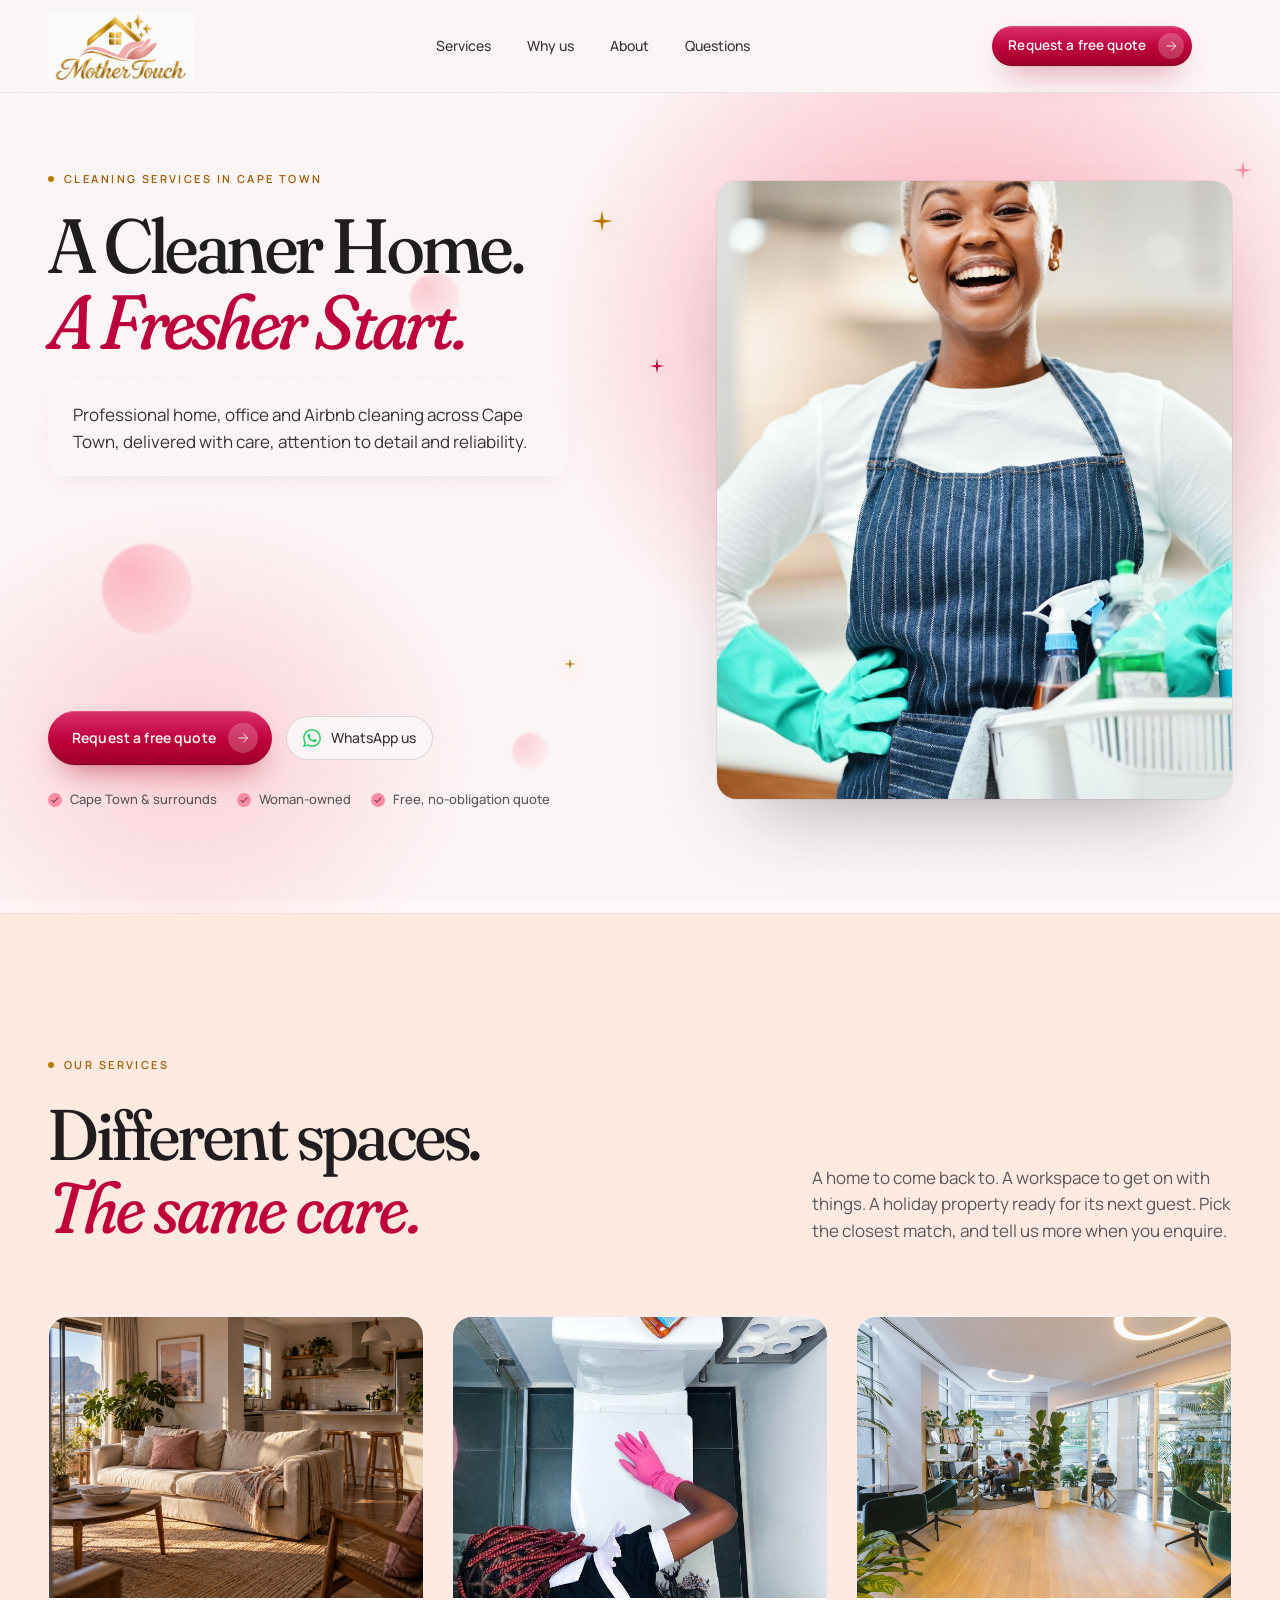
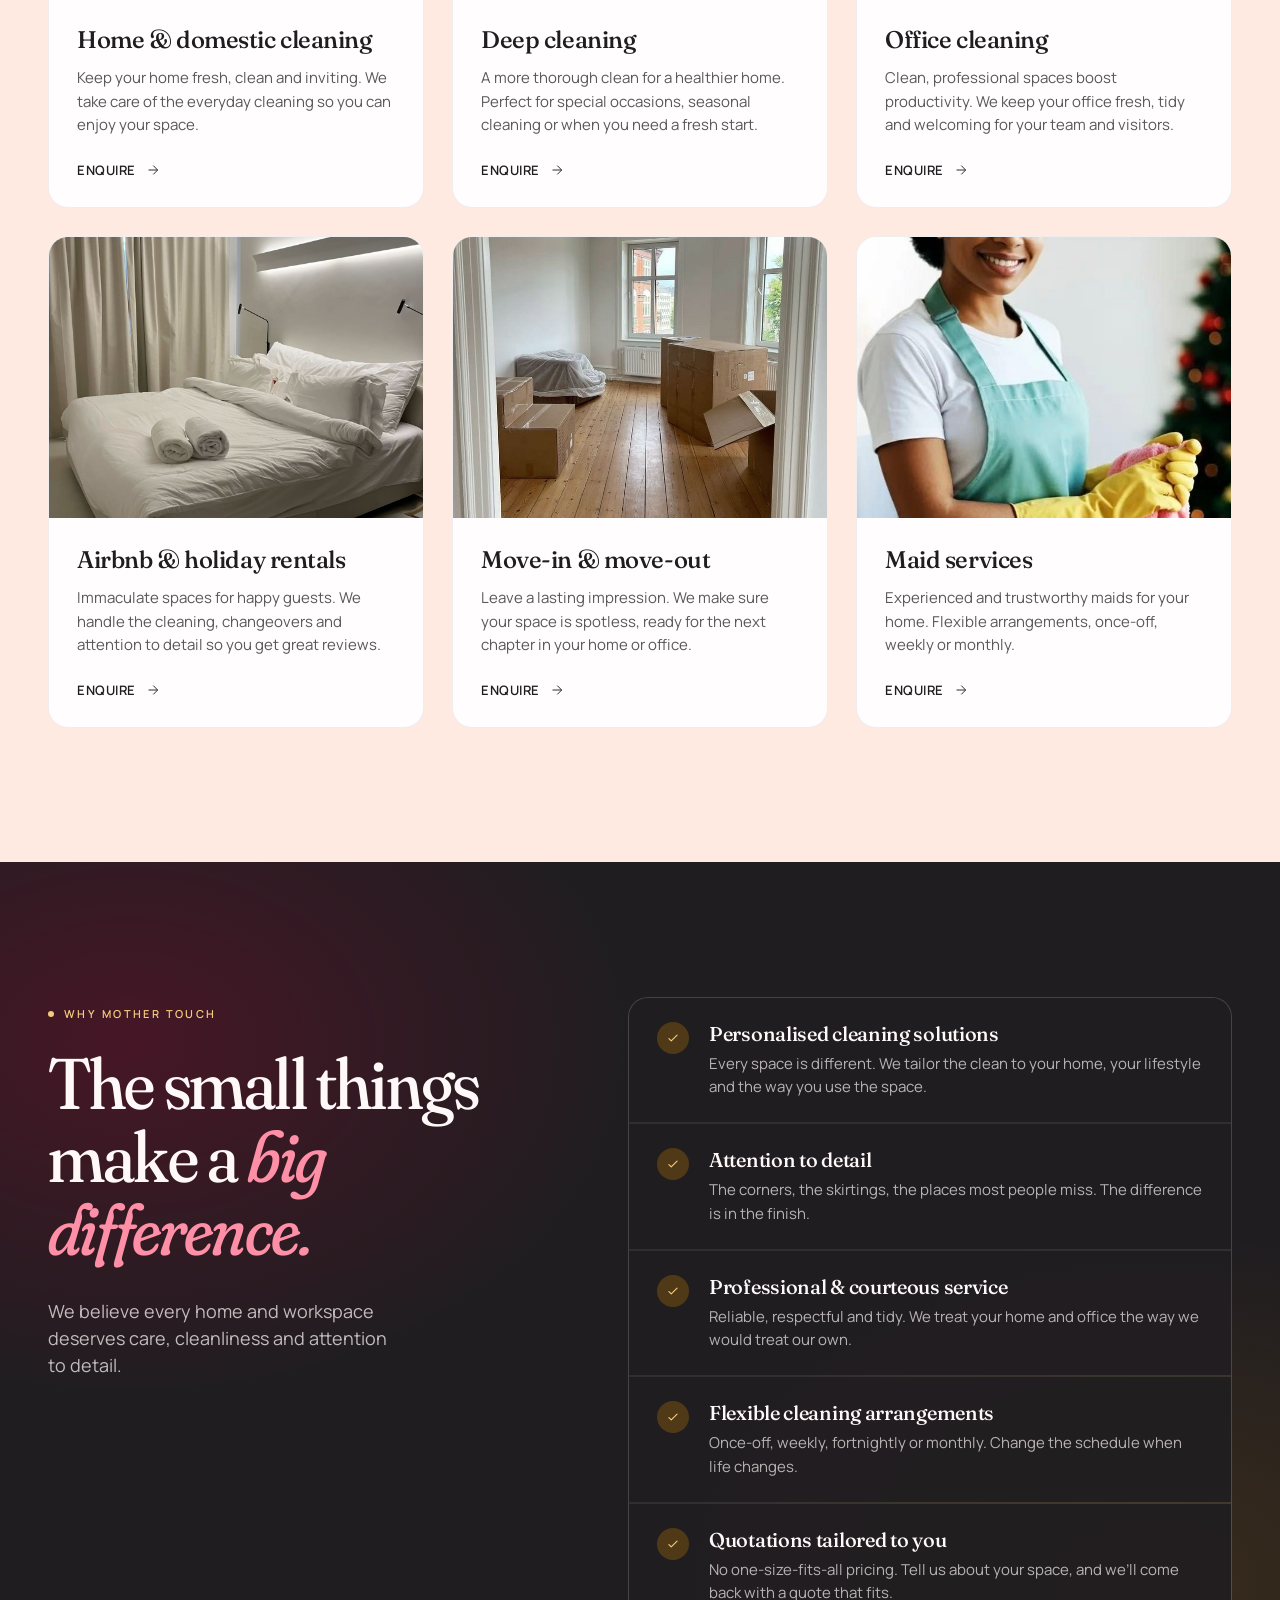
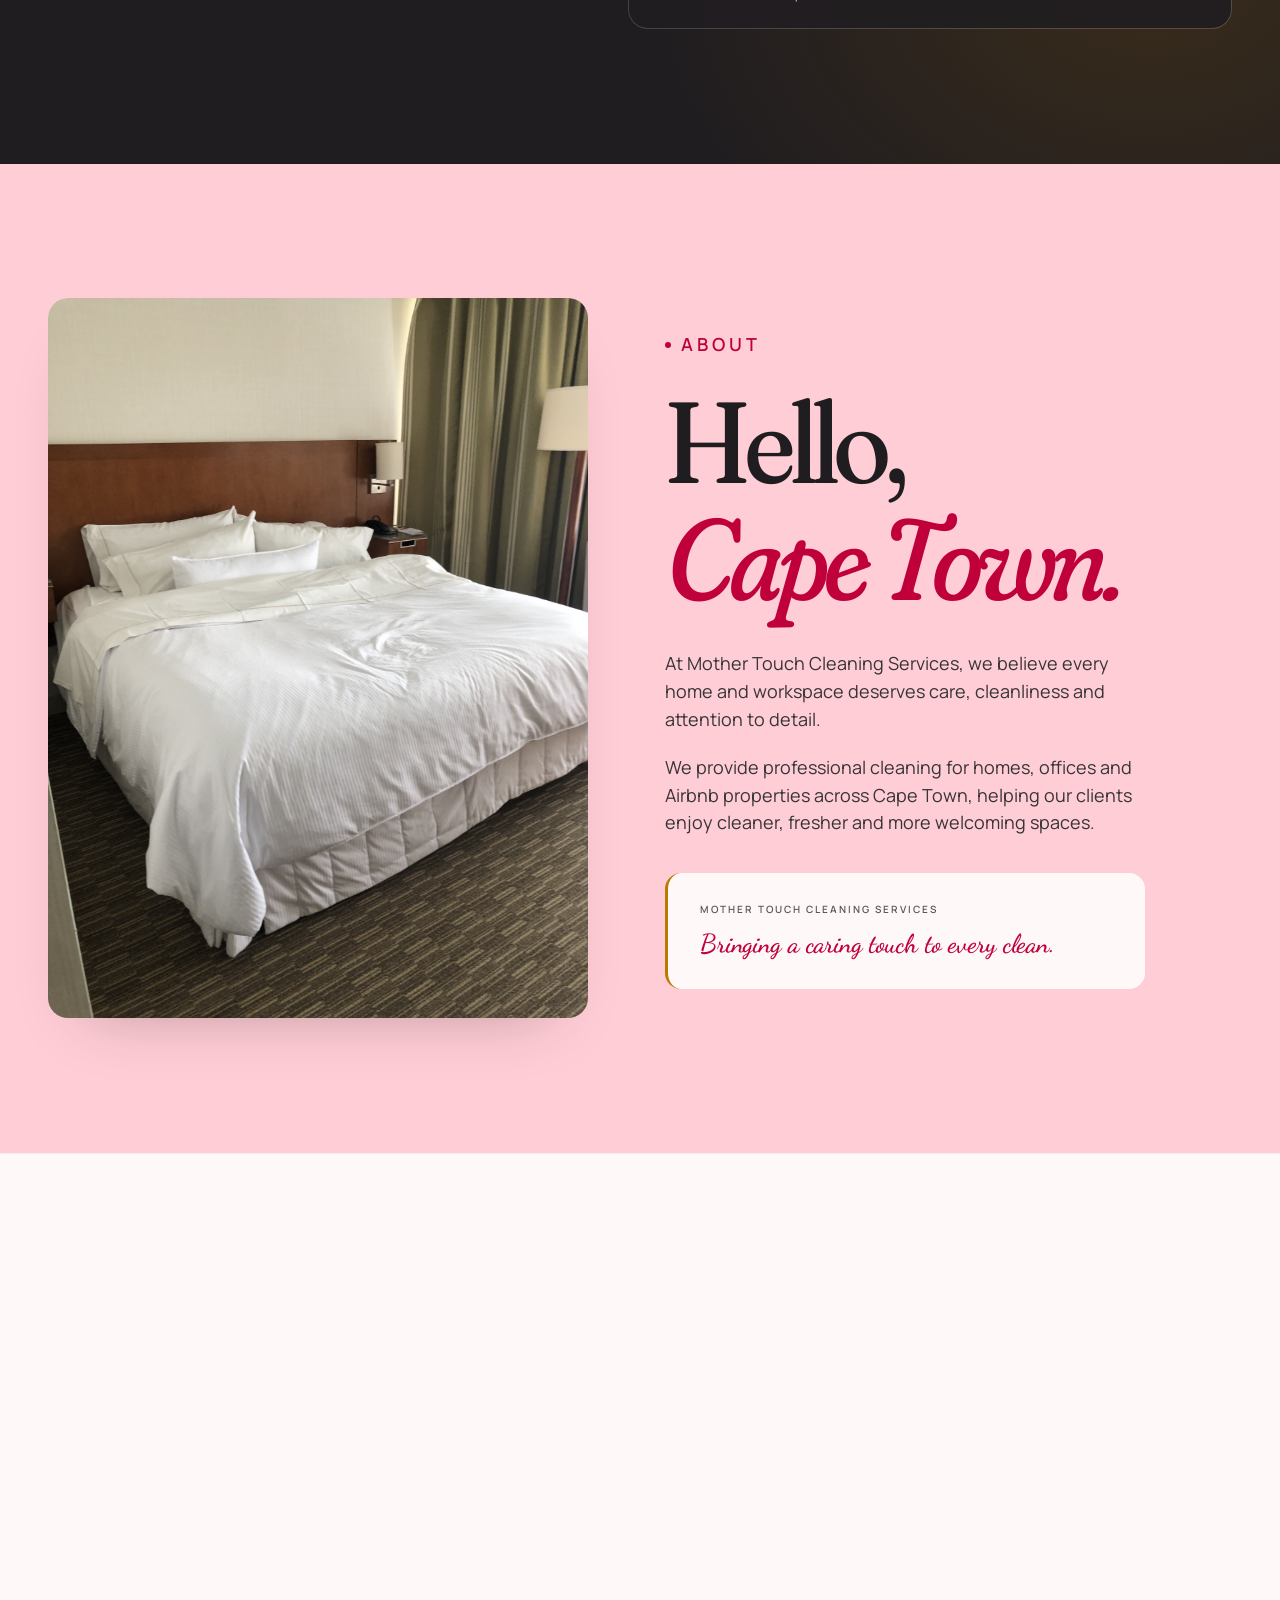
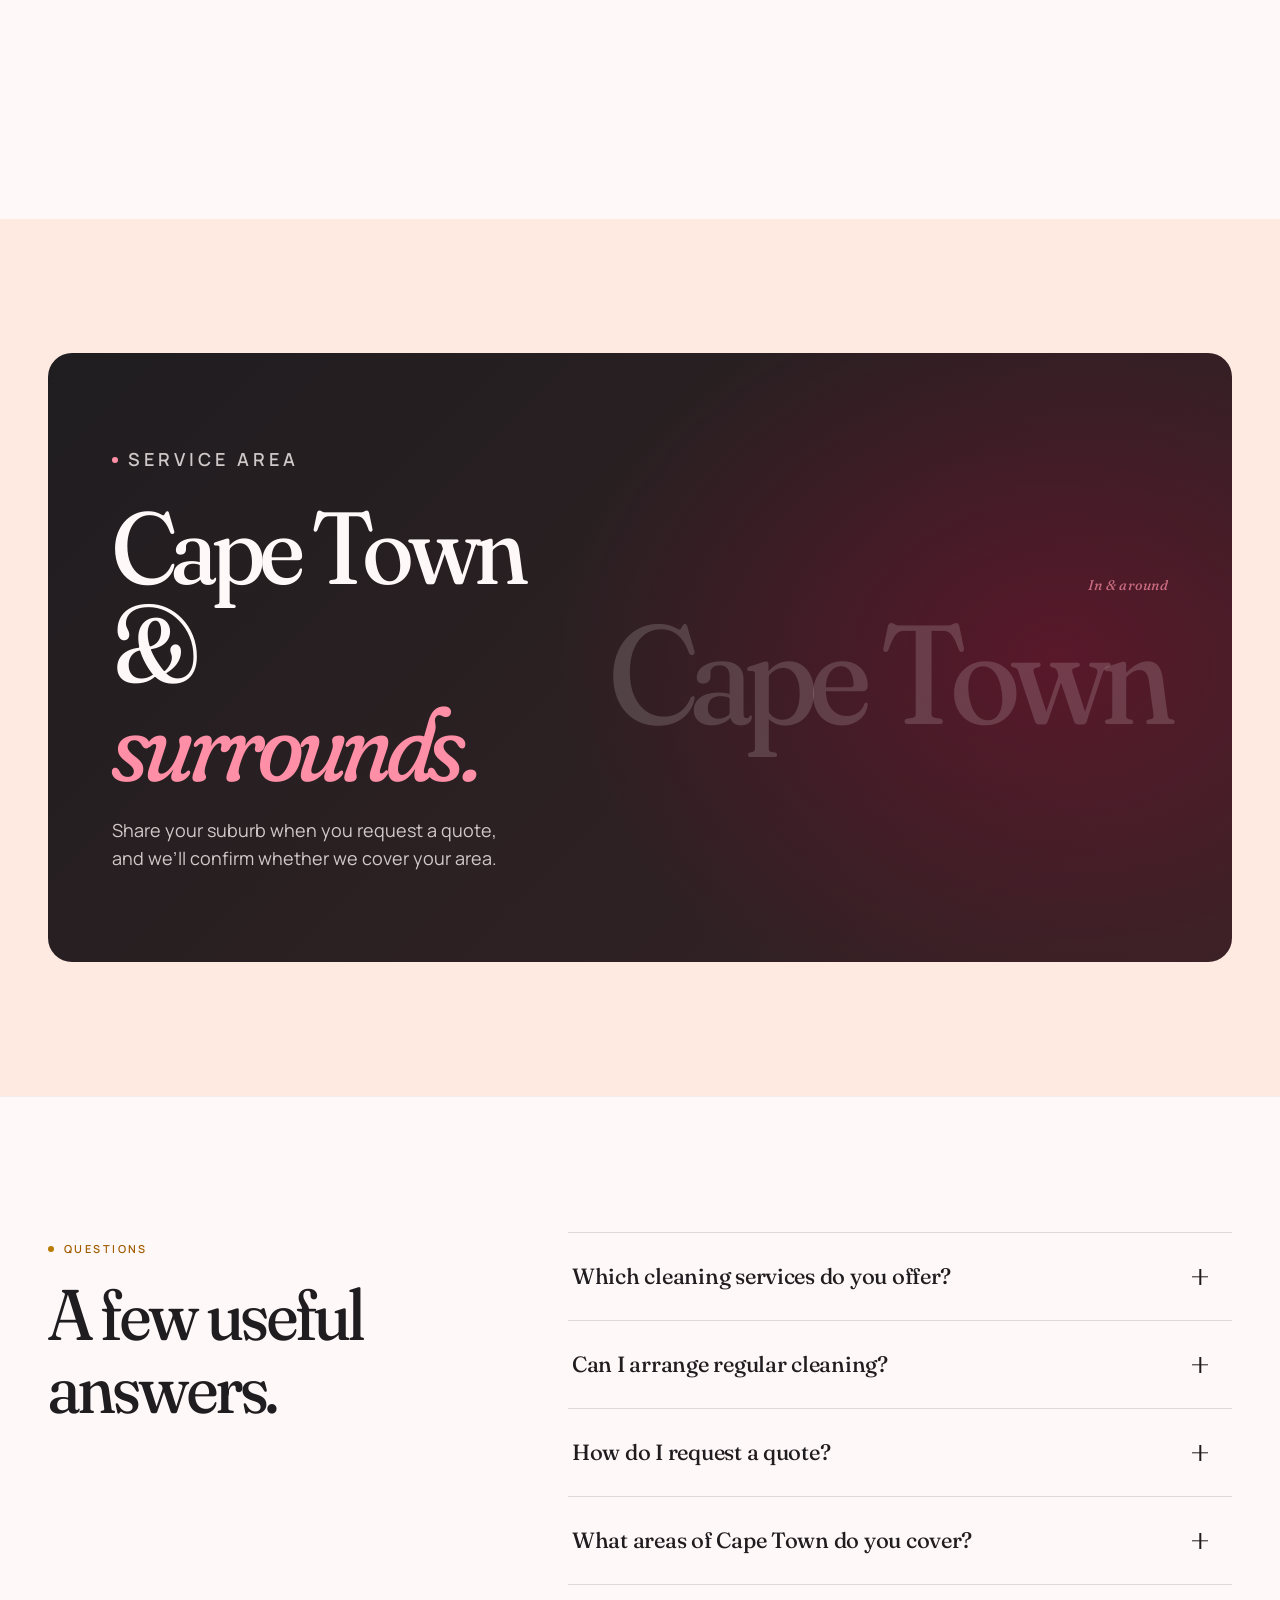
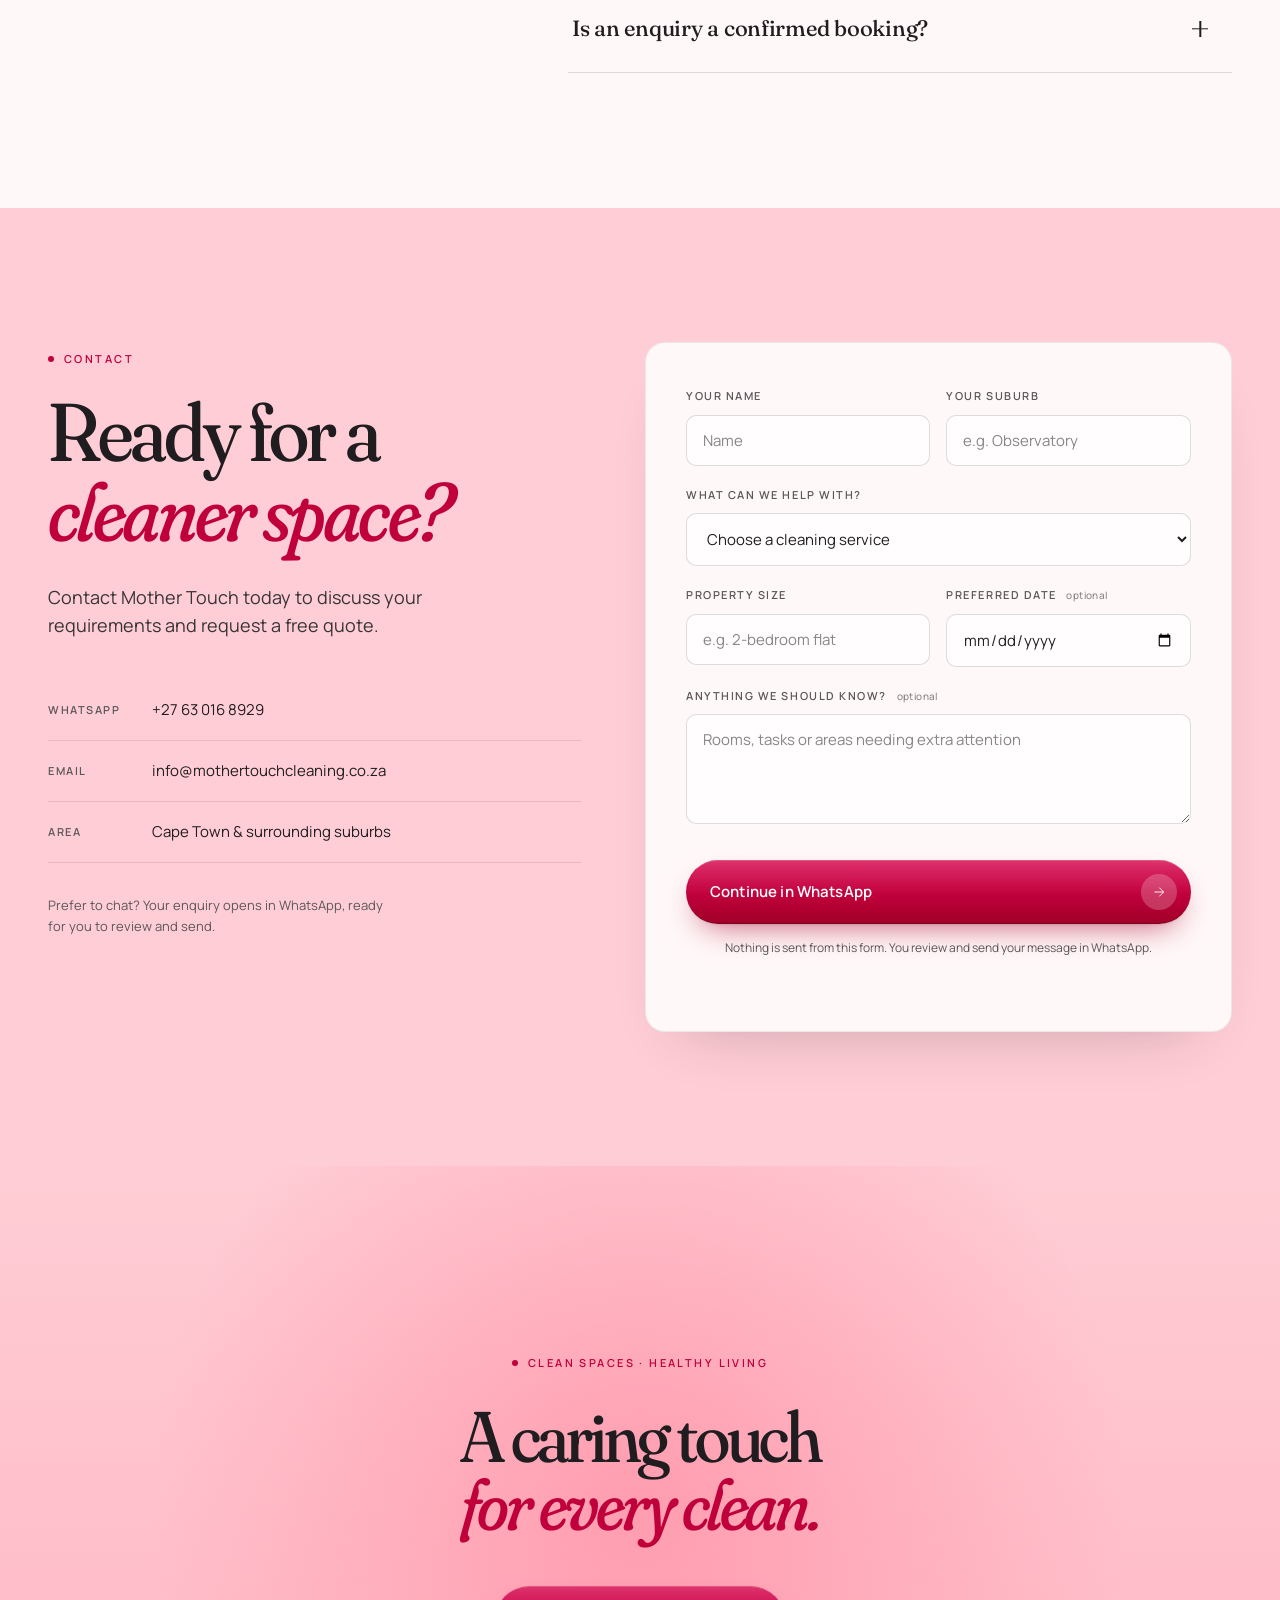
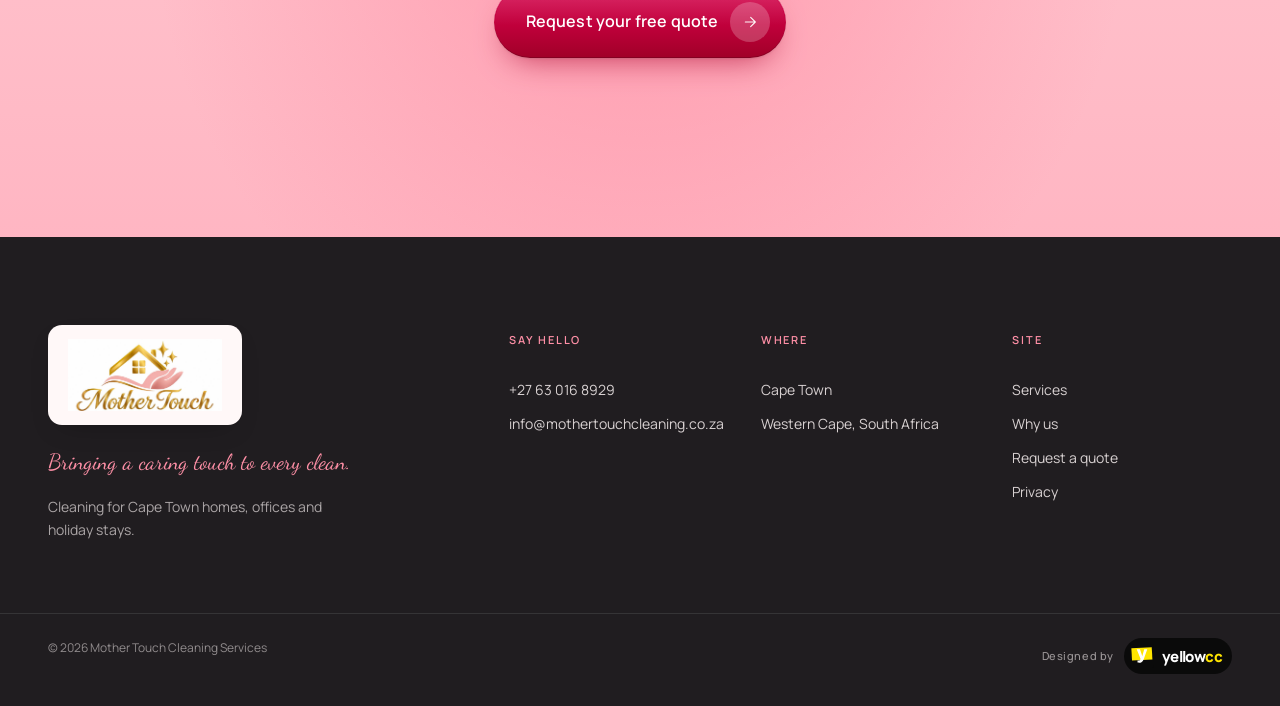
==== commit 20a6c1ab: "Rebuild Mother Touch homepage around client brand - Use her real logo (cropped to house + Mother Tou" ====
--- a/index.html
+++ b/index.html
@@ -3,22 +3,21 @@
 <head>
 <meta charset="utf-8">
 <meta name="viewport" content="width=device-width, initial-scale=1, viewport-fit=cover">
-<title>Cleaning in Cape Town | Mother Touch</title>
-<meta name="description" content="Mother Touch is a woman-owned cleaning business in Cape Town. Residential, office, holiday-home and deep cleaning. Request a quote.">
-<meta name="theme-color" content="#FBF4EC">
-<link rel="icon" href="favicon.svg" type="image/svg+xml">
-<link rel="apple-touch-icon" href="favicon.svg">
+<title>Cleaning Services Cape Town | Mother Touch</title>
+<meta name="description" content="Mother Touch Cleaning Services. Professional home, office and Airbnb cleaning across Cape Town. Request a free quote.">
+<meta name="theme-color" content="#FEF4F2">
 <meta property="og:title" content="Mother Touch Cleaning Services">
-<meta property="og:description" content="Residential, office, holiday-home and deep cleaning in Cape Town. Request a quote.">
+<meta property="og:description" content="A cleaner home. A fresher start. Professional home, office and Airbnb cleaning across Cape Town.">
 <meta property="og:type" content="website">
-<meta property="og:image" content="https://mother-touch.vercel.app/og-image.png">
+<meta property="og:image" content="assets/img/og.jpg">
 <meta property="og:image:width" content="1200">
 <meta property="og:image:height" content="630">
 <meta name="twitter:card" content="summary_large_image">
-<meta name="twitter:image" content="https://mother-touch.vercel.app/og-image.png">
+<link rel="icon" type="image/svg+xml" href="assets/img/favicon.svg">
+<link rel="apple-touch-icon" href="assets/img/favicon-180.png">
 <link rel="preconnect" href="https://fonts.googleapis.com">
 <link rel="preconnect" href="https://fonts.gstatic.com" crossorigin>
-<link rel="stylesheet" href="https://fonts.googleapis.com/css2?family=Instrument+Serif:ital@0;1&family=Archivo:wght@400;500;600;700&display=swap">
+<link rel="stylesheet" href="https://fonts.googleapis.com/css2?family=Fraunces:ital,opsz,wght@0,9..144,400..700;1,9..144,400..600&family=Manrope:wght@400..700&family=Dancing+Script:wght@500..700&display=swap">
 <link rel="stylesheet" href="styles.css">
 <script src="app.js" defer></script>
 </head>
@@ -28,18 +27,17 @@
 
 <header class="site-header" role="banner">
   <div class="rail header-grid">
-    <a href="#top" class="wordmark" aria-label="Mother Touch, home">
-      <span class="wm-roman">Mother</span><span class="wm-italic">Touch</span>
+    <a href="#top" class="wordmark" aria-label="Mother Touch Cleaning Services, home">
+      <img src="assets/img/logo-nav.png" alt="Mother Touch Cleaning Services" class="wordmark-img" width="1280" height="597">
     </a>
     <nav class="nav" id="nav" aria-label="Main navigation">
-      <a href="services.html">Services</a>
-      <a href="about.html">About</a>
-      <a href="#area">Areas</a>
-      <a href="#voices">Reviews</a>
+      <a href="#services">Services</a>
+      <a href="#why">Why us</a>
+      <a href="#about">About</a>
       <a href="#faq">Questions</a>
     </nav>
     <a class="pill-cta pill-cta-header" href="#contact">
-      <span>Request a quote</span>
+      <span>Request a free quote</span>
       <span class="pill-arrow" aria-hidden="true">
         <svg viewBox="0 0 24 24" width="14" height="14" fill="none" stroke="currentColor" stroke-width="1.6" stroke-linecap="round" stroke-linejoin="round"><path d="M5 12h14M13 5l7 7-7 7"/></svg>
       </span>
@@ -53,58 +51,58 @@
 <main id="main">
 
 <section class="hero" id="top">
+  <div class="hero-decor" aria-hidden="true">
+    <span class="decor-sparkle decor-sparkle-1">
+      <svg viewBox="0 0 24 24" width="26" height="26"><path d="M12 2 L13.5 10.5 L22 12 L13.5 13.5 L12 22 L10.5 13.5 L2 12 L10.5 10.5 Z" fill="currentColor"/></svg>
+    </span>
+    <span class="decor-sparkle decor-sparkle-2">
+      <svg viewBox="0 0 24 24" width="18" height="18"><path d="M12 2 L13.5 10.5 L22 12 L13.5 13.5 L12 22 L10.5 13.5 L2 12 L10.5 10.5 Z" fill="currentColor"/></svg>
+    </span>
+    <span class="decor-sparkle decor-sparkle-3">
+      <svg viewBox="0 0 24 24" width="14" height="14"><path d="M12 2 L13.5 10.5 L22 12 L13.5 13.5 L12 22 L10.5 13.5 L2 12 L10.5 10.5 Z" fill="currentColor"/></svg>
+    </span>
+    <span class="decor-sparkle decor-sparkle-4">
+      <svg viewBox="0 0 24 24" width="22" height="22"><path d="M12 2 L13.5 10.5 L22 12 L13.5 13.5 L12 22 L10.5 13.5 L2 12 L10.5 10.5 Z" fill="currentColor"/></svg>
+    </span>
+    <span class="decor-bubble decor-bubble-1"></span>
+    <span class="decor-bubble decor-bubble-2"></span>
+    <span class="decor-bubble decor-bubble-3"></span>
+  </div>
   <div class="rail">
     <div class="hero-grid">
       <div class="hero-copy">
-        <p class="eyebrow">Cape Town &middot; Woman-owned</p>
-        <h1 class="display hero-h1">
-          Cleaning<br>
-          that <em>feels</em><br>
-          personal.
+        <p class="eyebrow"><span class="eyebrow-dot" aria-hidden="true"></span> Cleaning Services in Cape Town</p>
+        <h1 class="display hero-h1" data-typewrite>
+          <span class="type-line" data-type="A Cleaner Home.">A Cleaner Home.</span><br>
+          <em class="type-line" data-type="A Fresher Start." data-type-delay="1200">A Fresher Start.</em>
         </h1>
-        <p class="lede">For your home, office or holiday property. Tell us what you need, and we&rsquo;ll come back to you with a quote.</p>
+        <div class="hero-lede-card">
+          <p class="lede">Professional home, office and Airbnb cleaning across Cape Town, delivered with care, attention to detail and reliability.</p>
+        </div>
         <div class="cta-row">
           <a class="pill-cta" href="#contact">
-            <span>Request a quote</span>
+            <span>Request a free quote</span>
             <span class="pill-arrow" aria-hidden="true">
               <svg viewBox="0 0 24 24" width="14" height="14" fill="none" stroke="currentColor" stroke-width="1.6" stroke-linecap="round" stroke-linejoin="round"><path d="M5 12h14M13 5l7 7-7 7"/></svg>
             </span>
           </a>
           <a class="ghost-cta" href="https://wa.me/27630168929?text=Hi%20Mother%20Touch%2C%20I%27d%20like%20a%20cleaning%20quote.">
-            Or WhatsApp us
-          </a>
-        </div>
+            <span class="ghost-icon ghost-icon-wa" aria-hidden="true">
+              <svg fill="#25D366" role="img" viewBox="0 0 24 24" xmlns="http://www.w3.org/2000/svg" width="18" height="18"><path d="M17.472 14.382c-.297-.149-1.758-.867-2.03-.967-.273-.099-.471-.148-.67.15-.197.297-.767.966-.94 1.164-.173.199-.347.223-.644.075-.297-.15-1.255-.463-2.39-1.475-.883-.788-1.48-1.761-1.653-2.059-.173-.297-.018-.458.13-.606.134-.133.298-.347.446-.52.149-.174.198-.298.298-.497.099-.198.05-.371-.025-.52-.075-.149-.669-1.612-.916-2.207-.242-.579-.487-.5-.669-.51-.173-.008-.371-.01-.57-.01-.198 0-.52.074-.792.372-.272.297-1.04 1.016-1.04 2.479 0 1.462 1.065 2.875 1.213 3.074.149.198 2.096 3.2 5.077 4.487.709.306 1.262.489 1.694.625.712.227 1.36.195 1.871.118.571-.085 1.758-.719 2.006-1.413.248-.694.248-1.289.173-1.413-.074-.124-.272-.198-.57-.347m-5.421 7.403h-.004a9.87 9.87 0 01-5.031-1.378l-.361-.214-3.741.982.998-3.648-.235-.374a9.86 9.86 0 01-1.51-5.26c.001-5.45 4.436-9.884 9.888-9.884 2.64 0 5.122 1.03 6.988 2.898a9.825 9.825 0 012.893 6.994c-.003 5.45-4.437 9.884-9.885 9.884m8.413-18.297A11.815 11.815 0 0012.05 0C5.495 0 .16 5.335.157 11.892c0 2.096.547 4.142 1.588 5.945L.057 24l6.305-1.654a11.882 11.882 0 005.683 1.448h.005c6.554 0 11.89-5.335 11.893-11.893a11.821 11.821 0 00-3.48-8.413Z"/></svg>
+            </span>
+            WhatsApp us
+          </a>
+        </div>
+        <ul class="hero-marks">
+          <li><span>Cape Town &amp; surrounds</span></li>
+          <li><span>Woman-owned</span></li>
+          <li><span>Free, no-obligation quote</span></li>
+        </ul>
       </div>
       <figure class="hero-figure">
-        <img src="assets/img/hero.jpg" width="1024" height="1280" alt="A tidy Cape Town kitchen counter in soft morning light, with a folded cloth beside the sink" fetchpriority="high">
-        <span class="hero-sig">Small things,<br>done well.</span>
+        <img src="assets/img/hero-woman.jpg" width="1000" height="1500" alt="A smiling cleaner wearing an apron and gloves, holding a cleaning caddy" fetchpriority="high">
       </figure>
     </div>
-  </div>
-</section>
-
-<section class="marquee" aria-hidden="true">
-  <div class="marquee-track">
-    <span class="marquee-item">Residential <em>&amp;</em> office</span>
-    <span class="marquee-dot"></span>
-    <span class="marquee-item">Airbnb turnovers</span>
-    <span class="marquee-dot"></span>
-    <span class="marquee-item">Deep <em>cleans</em></span>
-    <span class="marquee-dot"></span>
-    <span class="marquee-item">Weekly care</span>
-    <span class="marquee-dot"></span>
-    <span class="marquee-item">Trusted in <em>Cape Town</em></span>
-    <span class="marquee-dot"></span>
-    <span class="marquee-item">Residential <em>&amp;</em> office</span>
-    <span class="marquee-dot"></span>
-    <span class="marquee-item">Airbnb turnovers</span>
-    <span class="marquee-dot"></span>
-    <span class="marquee-item">Deep <em>cleans</em></span>
-    <span class="marquee-dot"></span>
-    <span class="marquee-item">Weekly care</span>
-    <span class="marquee-dot"></span>
-    <span class="marquee-item">Trusted in <em>Cape Town</em></span>
-    <span class="marquee-dot"></span>
   </div>
 </section>
 
@@ -112,157 +110,198 @@
   <div class="rail">
     <header class="section-head">
       <div>
-        <p class="eyebrow">Services</p>
-        <h2 class="display" style="margin-top:24px">What we clean.</h2>
-      </div>
-      <p class="section-lede">Five kinds of cleaning. Pick the closest match, and share the details when you enquire.</p>
+        <p class="eyebrow"><span class="eyebrow-dot" aria-hidden="true"></span> Our Services</p>
+        <h2 class="display">Different spaces.<br><em>The same care.</em></h2>
+      </div>
+      <p class="section-lede">A home to come back to. A workspace to get on with things. A holiday property ready for its next guest. Pick the closest match, and tell us more when you enquire.</p>
     </header>
 
-    <div class="svc-bento">
-      <article class="svc svc-feature">
-        <span class="svc-num">01</span>
-        <div>
-          <h3>Residential cleaning</h3>
-          <p>Cleaning for houses, flats and apartments. Tell us the rooms and the everyday tasks you&rsquo;d like help with.</p>
-        </div>
-        <a href="#contact" data-service="Residential cleaning" class="svc-link">
-          <span>Enquire about home cleaning</span>
-          <span class="svc-arrow" aria-hidden="true">
-            <svg viewBox="0 0 24 24" width="14" height="14" fill="none" stroke="currentColor" stroke-width="1.6" stroke-linecap="round" stroke-linejoin="round"><path d="M5 12h14M13 5l7 7-7 7"/></svg>
+    <div class="svc-grid reveal-stagger">
+      <article class="svc">
+        <figure class="svc-figure">
+          <img src="assets/img/about.jpg" width="1536" height="1024" alt="A bright, light-filled living room" loading="lazy">
+        </figure>
+        <div class="svc-body">
+          <h3>Home &amp; domestic cleaning</h3>
+          <p>Keep your home fresh, clean and inviting. We take care of the everyday cleaning so you can enjoy your space.</p>
+          <a href="#contact" data-service="Home and domestic cleaning" class="svc-link">
+            <span>Enquire</span>
+            <span class="svc-arrow" aria-hidden="true">
+              <svg viewBox="0 0 24 24" width="14" height="14" fill="none" stroke="currentColor" stroke-width="1.6" stroke-linecap="round" stroke-linejoin="round"><path d="M5 12h14M13 5l7 7-7 7"/></svg>
+            </span>
+          </a>
+        </div>
+      </article>
+
+      <article class="svc">
+        <figure class="svc-figure">
+          <img src="assets/img/svc-deep.jpg" width="1440" height="1800" alt="A thorough deep clean in progress, pink gloves at work" loading="lazy">
+        </figure>
+        <div class="svc-body">
+          <h3>Deep cleaning</h3>
+          <p>A more thorough clean for a healthier home. Perfect for special occasions, seasonal cleaning or when you need a fresh start.</p>
+          <a href="#contact" data-service="Deep cleaning" class="svc-link">
+            <span>Enquire</span>
+            <span class="svc-arrow" aria-hidden="true">
+              <svg viewBox="0 0 24 24" width="14" height="14" fill="none" stroke="currentColor" stroke-width="1.6" stroke-linecap="round" stroke-linejoin="round"><path d="M5 12h14M13 5l7 7-7 7"/></svg>
+            </span>
+          </a>
+        </div>
+      </article>
+
+      <article class="svc">
+        <figure class="svc-figure">
+          <img src="assets/img/svc-office.jpg" width="1600" height="1067" alt="A bright, modern office with natural light, plants and clean workspaces" loading="lazy">
+        </figure>
+        <div class="svc-body">
+          <h3>Office cleaning</h3>
+          <p>Clean, professional spaces boost productivity. We keep your office fresh, tidy and welcoming for your team and visitors.</p>
+          <a href="#contact" data-service="Office cleaning" class="svc-link">
+            <span>Enquire</span>
+            <span class="svc-arrow" aria-hidden="true">
+              <svg viewBox="0 0 24 24" width="14" height="14" fill="none" stroke="currentColor" stroke-width="1.6" stroke-linecap="round" stroke-linejoin="round"><path d="M5 12h14M13 5l7 7-7 7"/></svg>
+            </span>
+          </a>
+        </div>
+      </article>
+
+      <article class="svc">
+        <figure class="svc-figure">
+          <img src="assets/img/svc-airbnb.jpg" width="1224" height="1632" alt="A freshly made bed with folded towels in a bright holiday rental" loading="lazy">
+        </figure>
+        <div class="svc-body">
+          <h3>Airbnb &amp; holiday rentals</h3>
+          <p>Immaculate spaces for happy guests. We handle the cleaning, changeovers and attention to detail so you get great reviews.</p>
+          <a href="#contact" data-service="Airbnb and holiday rental cleaning" class="svc-link">
+            <span>Enquire</span>
+            <span class="svc-arrow" aria-hidden="true">
+              <svg viewBox="0 0 24 24" width="14" height="14" fill="none" stroke="currentColor" stroke-width="1.6" stroke-linecap="round" stroke-linejoin="round"><path d="M5 12h14M13 5l7 7-7 7"/></svg>
+            </span>
+          </a>
+        </div>
+      </article>
+
+      <article class="svc">
+        <figure class="svc-figure">
+          <img src="assets/img/svc-movein.jpg" width="736" height="736" alt="A bright, empty room ready for its next chapter" loading="lazy">
+        </figure>
+        <div class="svc-body">
+          <h3>Move-in &amp; move-out</h3>
+          <p>Leave a lasting impression. We make sure your space is spotless, ready for the next chapter in your home or office.</p>
+          <a href="#contact" data-service="Move-in and move-out cleaning" class="svc-link">
+            <span>Enquire</span>
+            <span class="svc-arrow" aria-hidden="true">
+              <svg viewBox="0 0 24 24" width="14" height="14" fill="none" stroke="currentColor" stroke-width="1.6" stroke-linecap="round" stroke-linejoin="round"><path d="M5 12h14M13 5l7 7-7 7"/></svg>
+            </span>
+          </a>
+        </div>
+      </article>
+
+      <article class="svc">
+        <figure class="svc-figure">
+          <img src="assets/img/svc-maid.jpg" width="627" height="1000" alt="A cleaner in uniform, apron and gloves on" loading="lazy">
+        </figure>
+        <div class="svc-body">
+          <h3>Maid services</h3>
+          <p>Experienced and trustworthy maids for your home. Flexible arrangements, once-off, weekly or monthly.</p>
+          <a href="#contact" data-service="Maid services" class="svc-link">
+            <span>Enquire</span>
+            <span class="svc-arrow" aria-hidden="true">
+              <svg viewBox="0 0 24 24" width="14" height="14" fill="none" stroke="currentColor" stroke-width="1.6" stroke-linecap="round" stroke-linejoin="round"><path d="M5 12h14M13 5l7 7-7 7"/></svg>
+            </span>
+          </a>
+        </div>
+      </article>
+    </div>
+  </div>
+</section>
+
+<section class="why" id="why">
+  <div class="rail">
+    <div class="why-grid">
+      <div class="why-head">
+        <p class="eyebrow eyebrow-light"><span class="eyebrow-dot" aria-hidden="true"></span> Why Mother Touch</p>
+        <h2 class="display why-h2">The small things<br>make a <em>big difference.</em></h2>
+        <p class="why-lede">We believe every home and workspace deserves care, cleanliness and attention to detail.</p>
+      </div>
+      <ul class="why-list reveal-stagger">
+        <li>
+          <span class="why-tick" aria-hidden="true">
+            <svg viewBox="0 0 24 24" width="14" height="14" fill="none" stroke="currentColor" stroke-width="2" stroke-linecap="round" stroke-linejoin="round"><path d="M5 13l4 4 10-10"/></svg>
           </span>
-        </a>
-      </article>
-
-      <article class="svc svc-sage">
-        <span class="svc-num">02</span>
-        <div>
-          <h3>Office cleaning</h3>
-          <p>For offices and workspaces. Tell us about your premises and preferred cleaning times.</p>
-        </div>
-        <a href="#contact" data-service="Office cleaning" class="svc-link">
-          <span>Enquire</span>
-          <span class="svc-arrow" aria-hidden="true">
-            <svg viewBox="0 0 24 24" width="14" height="14" fill="none" stroke="currentColor" stroke-width="1.6" stroke-linecap="round" stroke-linejoin="round"><path d="M5 12h14M13 5l7 7-7 7"/></svg>
+          <div>
+            <h3>Personalised cleaning solutions</h3>
+            <p>Every space is different. We tailor the clean to your home, your lifestyle and the way you use the space.</p>
+          </div>
+        </li>
+        <li>
+          <span class="why-tick" aria-hidden="true">
+            <svg viewBox="0 0 24 24" width="14" height="14" fill="none" stroke="currentColor" stroke-width="2" stroke-linecap="round" stroke-linejoin="round"><path d="M5 13l4 4 10-10"/></svg>
           </span>
-        </a>
-      </article>
-
-      <article class="svc svc-butter">
-        <span class="svc-num">03</span>
-        <div>
-          <h3>Airbnb &amp; holiday homes</h3>
-          <p>For short-stay and holiday properties. Share the property and the date you need the clean.</p>
-        </div>
-        <a href="#contact" data-service="Airbnb and holiday homes" class="svc-link">
-          <span>Enquire</span>
-          <span class="svc-arrow" aria-hidden="true">
-            <svg viewBox="0 0 24 24" width="14" height="14" fill="none" stroke="currentColor" stroke-width="1.6" stroke-linecap="round" stroke-linejoin="round"><path d="M5 12h14M13 5l7 7-7 7"/></svg>
+          <div>
+            <h3>Attention to detail</h3>
+            <p>The corners, the skirtings, the places most people miss. The difference is in the finish.</p>
+          </div>
+        </li>
+        <li>
+          <span class="why-tick" aria-hidden="true">
+            <svg viewBox="0 0 24 24" width="14" height="14" fill="none" stroke="currentColor" stroke-width="2" stroke-linecap="round" stroke-linejoin="round"><path d="M5 13l4 4 10-10"/></svg>
           </span>
-        </a>
-      </article>
-
-      <article class="svc svc-ink">
-        <span class="svc-num">04</span>
-        <div>
-          <h3>Deep cleaning</h3>
-          <p>For spaces that need a more thorough clean. Tell us which areas need extra attention.</p>
-        </div>
-        <a href="#contact" data-service="Deep cleaning" class="svc-link">
-          <span>Enquire</span>
-          <span class="svc-arrow" aria-hidden="true">
-            <svg viewBox="0 0 24 24" width="14" height="14" fill="none" stroke="currentColor" stroke-width="1.6" stroke-linecap="round" stroke-linejoin="round"><path d="M5 12h14M13 5l7 7-7 7"/></svg>
+          <div>
+            <h3>Professional &amp; courteous service</h3>
+            <p>Reliable, respectful and tidy. We treat your home and office the way we would treat our own.</p>
+          </div>
+        </li>
+        <li>
+          <span class="why-tick" aria-hidden="true">
+            <svg viewBox="0 0 24 24" width="14" height="14" fill="none" stroke="currentColor" stroke-width="2" stroke-linecap="round" stroke-linejoin="round"><path d="M5 13l4 4 10-10"/></svg>
           </span>
-        </a>
-      </article>
-
-      <article class="svc svc-wide">
-        <div class="svc-wide-copy">
-          <h3>Regular domestic cleaning</h3>
-          <p>A standing arrangement for the everyday upkeep. Ask about weekly, fortnightly or monthly visits.</p>
-        </div>
-        <a href="#contact" data-service="Regular domestic cleaning" class="pill-cta pill-cta-paper">
-          <span>Discuss regular visits</span>
-          <span class="pill-arrow" aria-hidden="true">
-            <svg viewBox="0 0 24 24" width="14" height="14" fill="none" stroke="currentColor" stroke-width="1.6" stroke-linecap="round" stroke-linejoin="round"><path d="M5 12h14M13 5l7 7-7 7"/></svg>
+          <div>
+            <h3>Flexible cleaning arrangements</h3>
+            <p>Once-off, weekly, fortnightly or monthly. Change the schedule when life changes.</p>
+          </div>
+        </li>
+        <li>
+          <span class="why-tick" aria-hidden="true">
+            <svg viewBox="0 0 24 24" width="14" height="14" fill="none" stroke="currentColor" stroke-width="2" stroke-linecap="round" stroke-linejoin="round"><path d="M5 13l4 4 10-10"/></svg>
           </span>
-        </a>
-      </article>
-    </div>
-
-    <div style="margin-top:48px;text-align:center">
-      <a class="arrow-link" href="services.html">
-        <span>See every service in detail</span>
-        <span class="arrow-icon" aria-hidden="true">
-          <svg viewBox="0 0 24 24" width="14" height="14" fill="none" stroke="currentColor" stroke-width="1.6" stroke-linecap="round" stroke-linejoin="round"><path d="M5 12h14M13 5l7 7-7 7"/></svg>
-        </span>
-      </a>
-    </div>
-  </div>
-</section>
-
-<section class="principles">
-  <div class="rail">
-    <header class="section-head">
-      <div>
-        <p class="eyebrow">How we work</p>
-        <h2 class="display principles-h2" style="margin-top:24px">A quiet<br>kind of <em>care</em>.</h2>
-      </div>
-      <p class="section-lede">Four things we hold ourselves to. On every clean, every visit, every property.</p>
+          <div>
+            <h3>Quotations tailored to you</h3>
+            <p>No one-size-fits-all pricing. Tell us about your space, and we&rsquo;ll come back with a quote that fits.</p>
+          </div>
+        </li>
+      </ul>
+    </div>
+  </div>
+</section>
+
+<section class="about" id="about">
+  <div class="rail">
+    <div class="about-grid">
+      <figure class="about-figure reveal-left">
+        <img src="assets/img/svc-home.jpg" width="1500" height="2000" alt="A bright, light-filled Cape Town bedroom made up and ready" loading="lazy">
+      </figure>
+      <div class="about-copy reveal-right">
+        <p class="eyebrow"><span class="eyebrow-dot" aria-hidden="true"></span> About</p>
+        <h2 class="display about-h2">Hello,<br><em>Cape&nbsp;Town.</em></h2>
+        <p>At Mother Touch Cleaning Services, we believe every home and workspace deserves care, cleanliness and attention to detail.</p>
+        <p>We provide professional cleaning for homes, offices and Airbnb properties across Cape Town, helping our clients enjoy cleaner, fresher and more welcoming spaces.</p>
+        <blockquote class="about-quote">
+          <span class="aq-label">Mother Touch Cleaning Services</span>
+          <em class="aq-line">Bringing a caring touch to every clean.</em>
+        </blockquote>
+      </div>
+    </div>
+  </div>
+</section>
+
+<section class="process">
+  <div class="rail">
+    <header class="section-head section-head-left">
+      <p class="eyebrow"><span class="eyebrow-dot" aria-hidden="true"></span> How it works</p>
+      <h2 class="display">A simple way to start.</h2>
     </header>
-    <div class="principles-grid">
-      <div class="principle">
-        <span class="principle-num">i.</span>
-        <h3>Woman-owned, hands-on</h3>
-        <p>Mother Touch is run by the person who answers the phone. You deal with us direct, start to finish.</p>
-      </div>
-      <div class="principle">
-        <span class="principle-num">ii.</span>
-        <h3>We bring our own</h3>
-        <p>Products, cloths, mop, vacuum. You don&rsquo;t need to supply anything unless you&rsquo;d prefer we use yours.</p>
-      </div>
-      <div class="principle">
-        <span class="principle-num">iii.</span>
-        <h3>Priced by the space</h3>
-        <p>A quote on the property and the scope, not a vague hourly rate. You know what the clean will cost.</p>
-      </div>
-      <div class="principle">
-        <span class="principle-num">iv.</span>
-        <h3>No ghosting</h3>
-        <p>If we can&rsquo;t make it, we&rsquo;ll say so. If we can, you&rsquo;ll hear back inside the day.</p>
-      </div>
-    </div>
-  </div>
-</section>
-
-<section class="about" id="about">
-  <div class="rail">
-    <div class="about-grid">
-      <figure class="about-figure">
-        <img src="assets/img/about.jpg" width="1536" height="1024" alt="A quiet, light-filled Cape Town living room with linen seating and timber furniture" loading="lazy">
-      </figure>
-      <div class="about-copy">
-        <p class="eyebrow">About</p>
-        <h2 class="display about-h2"><em>Hello.</em></h2>
-        <p>Mother Touch is a woman-owned cleaning business in Cape Town. We clean the places you live, work and host.</p>
-        <p>Share your space, the kind of cleaning you need, and when. We&rsquo;ll take it from there.</p>
-        <a href="about.html" class="arrow-link">
-          <span>Read our story</span>
-          <span class="arrow-icon" aria-hidden="true">
-            <svg viewBox="0 0 24 24" width="14" height="14" fill="none" stroke="currentColor" stroke-width="1.6" stroke-linecap="round" stroke-linejoin="round"><path d="M5 12h14M13 5l7 7-7 7"/></svg>
-          </span>
-        </a>
-      </div>
-    </div>
-  </div>
-</section>
-
-<section class="process">
-  <div class="rail">
-    <header class="section-head section-head-left">
-      <p class="eyebrow">The process</p>
-      <h2 class="display" style="margin-top:24px">A simple<br>way to start.</h2>
-    </header>
-    <ol class="steps">
+    <ol class="steps reveal-stagger">
       <li>
         <span class="step-num">01</span>
         <h3>Tell us about your space.</h3>
@@ -271,111 +310,28 @@
       <li>
         <span class="step-num">02</span>
         <h3>Agree the details.</h3>
-        <p>We&rsquo;ll discuss the cleaning tasks, the dates that work, and a quote.</p>
+        <p>We&rsquo;ll discuss the cleaning tasks, the dates that work, and a quote tailored to you.</p>
       </li>
       <li>
         <span class="step-num">03</span>
         <h3>Arrange the clean.</h3>
-        <p>Your clean is confirmed once the service and date are settled.</p>
+        <p>Your clean is confirmed once the service and date are settled. We handle the rest.</p>
       </li>
     </ol>
   </div>
 </section>
 
-<section class="voices" id="voices">
-  <div class="rail">
-    <header class="section-head">
-      <div>
-        <p class="eyebrow">In their words</p>
-        <h2 class="display voices-h2" style="margin-top:24px">What our<br>clients <em>say</em>.</h2>
-      </div>
-      <p class="section-lede">A few lines from the people whose homes, offices and holiday properties we look after.</p>
-    </header>
-    <div class="voices-grid">
-      <article class="voice">
-        <span class="voice-mark" aria-hidden="true">&ldquo;</span>
-        <p class="voice-quote">They turned up when they said they would, cleaned the whole flat properly, and the kitchen hasn&rsquo;t looked this good since we moved in.</p>
-        <div class="voice-attr">
-          <span class="voice-name">Nadia T.</span>
-          <span class="voice-where">Observatory &middot; residential</span>
-        </div>
-      </article>
-      <article class="voice">
-        <span class="voice-mark" aria-hidden="true">&ldquo;</span>
-        <p class="voice-quote">We use them between every Airbnb guest. Linens turned, bathrooms spotless, and photos of the finished unit on request.</p>
-        <div class="voice-attr">
-          <span class="voice-name">Josh &amp; Emma</span>
-          <span class="voice-where">Sea Point &middot; Airbnb turnovers</span>
-        </div>
-      </article>
-      <article class="voice">
-        <span class="voice-mark" aria-hidden="true">&ldquo;</span>
-        <p class="voice-quote">Easy to deal with, and the office is in better shape every Monday than it was before. The team is kind. That matters.</p>
-        <div class="voice-attr">
-          <span class="voice-name">Rowan M.</span>
-          <span class="voice-where">Woodstock &middot; office</span>
-        </div>
-      </article>
-    </div>
-  </div>
-</section>
-
-<section class="stats">
-  <div class="rail">
-    <div class="stats-grid">
-      <div class="stat">
-        <span class="stat-value">200<em>+</em></span>
-        <span class="stat-label">Cape Town homes, offices and holiday properties cleaned.</span>
-      </div>
-      <div class="stat">
-        <span class="stat-value">1<em>-day</em></span>
-        <span class="stat-label">Average reply time to a quote request.</span>
-      </div>
-      <div class="stat">
-        <span class="stat-value">5<em>&times;</em></span>
-        <span class="stat-label">A week we&rsquo;re cleaning somewhere in the city.</span>
-      </div>
-      <div class="stat">
-        <span class="stat-value">0<em>%</em></span>
-        <span class="stat-label">Hidden fees. The quote is the price.</span>
-      </div>
-    </div>
-  </div>
-</section>
-
 <section class="area" id="area">
   <div class="rail">
     <div class="area-grid">
       <div class="area-copy">
-        <p class="eyebrow">Service area</p>
-        <h2 class="display area-h2"><em>Cape Town.</em></h2>
-        <p>We work across the City Bowl, Southern Suburbs, Atlantic Seaboard and nearby. Share your suburb when you enquire, and we&rsquo;ll confirm.</p>
-        <a href="#contact" class="arrow-link">
-          <span>Request a quote</span>
-          <span class="arrow-icon" aria-hidden="true">
-            <svg viewBox="0 0 24 24" width="14" height="14" fill="none" stroke="currentColor" stroke-width="1.6" stroke-linecap="round" stroke-linejoin="round"><path d="M5 12h14M13 5l7 7-7 7"/></svg>
-          </span>
-        </a>
-      </div>
-      <div class="area-suburbs">
-        <span class="area-suburb">City Bowl</span>
-        <span class="area-suburb">Gardens</span>
-        <span class="area-suburb">Tamboerskloof</span>
-        <span class="area-suburb">Sea Point</span>
-        <span class="area-suburb">Green Point</span>
-        <span class="area-suburb">Mouille Point</span>
-        <span class="area-suburb">Camps Bay</span>
-        <span class="area-suburb">Clifton</span>
-        <span class="area-suburb">Bantry Bay</span>
-        <span class="area-suburb">Woodstock</span>
-        <span class="area-suburb">Observatory</span>
-        <span class="area-suburb">Salt River</span>
-        <span class="area-suburb">Rondebosch</span>
-        <span class="area-suburb">Newlands</span>
-        <span class="area-suburb">Claremont</span>
-        <span class="area-suburb">Kenilworth</span>
-        <span class="area-suburb">Wynberg</span>
-        <span class="area-suburb">Constantia</span>
+        <p class="eyebrow eyebrow-light"><span class="eyebrow-dot" aria-hidden="true"></span> Service area</p>
+        <h2 class="display area-h2">Cape Town<br>&amp; <em>surrounds.</em></h2>
+        <p>Share your suburb when you request a quote, and we&rsquo;ll confirm whether we cover your area.</p>
+      </div>
+      <div class="area-mark" aria-hidden="true">
+        <span class="area-mark-small">In &amp; around</span>
+        <span class="area-mark-big">Cape&nbsp;Town</span>
       </div>
     </div>
   </div>
@@ -385,46 +341,38 @@
   <div class="rail">
     <div class="faq-grid">
       <header class="section-head faq-head">
-        <div>
-          <p class="eyebrow">Questions</p>
-          <h2 class="display" style="margin-top:24px">A few useful<br>answers.</h2>
-        </div>
+        <p class="eyebrow"><span class="eyebrow-dot" aria-hidden="true"></span> Questions</p>
+        <h2 class="display">A few useful<br>answers.</h2>
       </header>
       <div class="faq-list">
         <details>
           <summary><span>Which cleaning services do you offer?</span><span class="faq-plus" aria-hidden="true"></span></summary>
           <div class="faq-body">
-            <p>Residential, office, Airbnb and holiday-home cleaning, deep cleaning, and regular domestic cleaning. If what you need sits between two of those, just ask.</p>
-          </div>
-        </details>
-        <details>
-          <summary><span>Do you supply your own cleaning products?</span><span class="faq-plus" aria-hidden="true"></span></summary>
-          <div class="faq-body">
-            <p>Yes. We bring our own products, cloths, mop and vacuum. If you&rsquo;d prefer we use your products, say so when you book and we will.</p>
+            <p>Home and domestic cleaning, deep cleaning, office cleaning, Airbnb and holiday rental cleaning, move-in and move-out cleaning, and ongoing maid services.</p>
           </div>
         </details>
         <details>
           <summary><span>Can I arrange regular cleaning?</span><span class="faq-plus" aria-hidden="true"></span></summary>
           <div class="faq-body">
-            <p>Yes. Ask about weekly, fortnightly or monthly visits in your area. We hold the same slot each week so it&rsquo;s predictable for you.</p>
+            <p>Yes. Ask about weekly, fortnightly or monthly visits in your area. We&rsquo;ll confirm availability when you enquire.</p>
           </div>
         </details>
         <details>
           <summary><span>How do I request a quote?</span><span class="faq-plus" aria-hidden="true"></span></summary>
           <div class="faq-body">
-            <p>Share your suburb, property size, the cleaning you need and a preferred date, by form or WhatsApp. We reply inside a working day.</p>
+            <p>Share your suburb, property size, the service you need and a preferred date, by form or WhatsApp. Quotations are free and tailored to your space.</p>
+          </div>
+        </details>
+        <details>
+          <summary><span>What areas of Cape Town do you cover?</span><span class="faq-plus" aria-hidden="true"></span></summary>
+          <div class="faq-body">
+            <p>Cape Town and surrounding suburbs. Share your suburb when you enquire and we&rsquo;ll confirm whether we can reach you.</p>
           </div>
         </details>
         <details>
           <summary><span>Is an enquiry a confirmed booking?</span><span class="faq-plus" aria-hidden="true"></span></summary>
           <div class="faq-body">
-            <p>No. The clean is confirmed with Mother Touch once the service, date and price are agreed.</p>
-          </div>
-        </details>
-        <details>
-          <summary><span>How do you handle keys and access?</span><span class="faq-plus" aria-hidden="true"></span></summary>
-          <div class="faq-body">
-            <p>Whichever way suits you. Meet us there, leave a key with a neighbour or concierge, or use a key safe. For regular clients we can hold a key on file.</p>
+            <p>No. The clean is confirmed with Mother Touch once the service, scope and date are agreed.</p>
           </div>
         </details>
       </div>
@@ -436,14 +384,13 @@
   <div class="rail">
     <div class="contact-grid">
       <div class="contact-copy">
-        <p class="eyebrow">Contact</p>
-        <h2 class="display contact-h2">Tell us what<br>needs cleaning.</h2>
-        <p class="contact-lede">Share a few details about your space, and we&rsquo;ll come back to you with a quote.</p>
+        <p class="eyebrow"><span class="eyebrow-dot" aria-hidden="true"></span> Contact</p>
+        <h2 class="display contact-h2">Ready for a<br><em>cleaner space?</em></h2>
+        <p class="contact-lede">Contact Mother Touch today to discuss your requirements and request a free quote.</p>
         <ul class="contact-list">
           <li><span class="label">WhatsApp</span><a href="https://wa.me/27630168929">+27&nbsp;63&nbsp;016&nbsp;8929</a></li>
           <li><span class="label">Email</span><a href="mailto:info@mothertouchcleaning.co.za">info@mothertouchcleaning.co.za</a></li>
-          <li><span class="label">Area</span><span>Cape Town and surrounding suburbs</span></li>
-          <li><span class="label">Hours</span><span>Mon&ndash;Sat, 7am&ndash;6pm</span></li>
+          <li><span class="label">Area</span><span>Cape Town &amp; surrounding suburbs</span></li>
         </ul>
         <p class="contact-note">Prefer to chat? Your enquiry opens in WhatsApp, ready for you to review and send.</p>
       </div>
@@ -463,11 +410,12 @@
           <span class="field-label">What can we help with?</span>
           <select name="service" required>
             <option value="">Choose a cleaning service</option>
-            <option>Residential cleaning</option>
+            <option>Home and domestic cleaning</option>
+            <option>Deep cleaning</option>
             <option>Office cleaning</option>
-            <option>Airbnb and holiday homes</option>
-            <option>Deep cleaning</option>
-            <option>Regular domestic cleaning</option>
+            <option>Airbnb and holiday rental cleaning</option>
+            <option>Move-in and move-out cleaning</option>
+            <option>Maid services</option>
           </select>
         </label>
         <div class="field-row">
@@ -496,6 +444,7 @@
             <svg viewBox="0 0 24 24" width="14" height="14" fill="none" stroke="currentColor" stroke-width="1.6" stroke-linecap="round" stroke-linejoin="round"><path d="M5 12h14M13 5l7 7-7 7"/></svg>
           </span>
         </button>
+        <p class="form-help">Nothing is sent from this form. You review and send your message in WhatsApp.</p>
         <p id="form-status" role="status" aria-live="polite"></p>
       </form>
     </div>
@@ -504,73 +453,68 @@
 
 </main>
 
+<section class="footer-display" aria-label="Call to action">
+  <div class="rail">
+    <p class="eyebrow eyebrow-light"><span class="eyebrow-dot" aria-hidden="true"></span> Clean spaces · Healthy living</p>
+    <h2 class="footer-display-h2 display reveal-blur">
+      A caring touch<br>
+      <em>for every clean.</em>
+    </h2>
+    <a class="pill-cta pill-cta-xl" href="#contact">
+      <span>Request your free quote</span>
+      <span class="pill-arrow" aria-hidden="true">
+        <svg viewBox="0 0 24 24" width="16" height="16" fill="none" stroke="currentColor" stroke-width="1.6" stroke-linecap="round" stroke-linejoin="round"><path d="M5 12h14M13 5l7 7-7 7"/></svg>
+      </span>
+    </a>
+  </div>
+</section>
+
 <footer class="site-footer">
-  <div class="rail">
-    <div class="footer-cta">
-      <div class="footer-cta-copy">
-        <h3>Ready for a <em>cleaner</em> week?</h3>
-        <p>Tell us about your space. We&rsquo;ll come back with a quote in a day.</p>
-      </div>
-      <a class="pill-cta" href="#contact">
-        <span>Request a quote</span>
-        <span class="pill-arrow" aria-hidden="true">
-          <svg viewBox="0 0 24 24" width="14" height="14" fill="none" stroke="currentColor" stroke-width="1.6" stroke-linecap="round" stroke-linejoin="round"><path d="M5 12h14M13 5l7 7-7 7"/></svg>
-        </span>
+  <div class="rail footer-grid">
+    <div class="footer-brand">
+      <a href="#top" class="wordmark wordmark-footer" aria-label="Mother Touch Cleaning Services, home">
+        <img src="assets/img/logo-nav.png" alt="Mother Touch Cleaning Services" class="wordmark-img wordmark-img-footer" width="1280" height="597">
       </a>
-    </div>
-
-    <div class="footer-grid">
-      <div class="footer-brand">
-        <a href="#top" class="wordmark wordmark-footer" aria-label="Mother Touch, home">
-          <span class="wm-roman">Mother</span><span class="wm-italic">Touch</span>
-        </a>
-        <span class="wordmark-brush" aria-hidden="true">
-          <svg viewBox="0 0 220 22" fill="none" xmlns="http://www.w3.org/2000/svg">
-            <path d="M4 15 C 40 2, 110 2, 160 10 S 210 18, 216 15" stroke="currentColor" stroke-width="2.2" stroke-linecap="round" stroke-linejoin="round" opacity="0.95"/>
-            <path d="M8 17 C 50 7, 100 6, 140 11" stroke="currentColor" stroke-width="1.2" stroke-linecap="round" opacity="0.5"/>
-          </svg>
-        </span>
-        <p>Cleaning for Cape Town homes, offices and holiday stays. Woman-owned. Hands-on.</p>
-      </div>
-      <div class="footer-cols">
-        <div class="footer-col">
-          <span class="label">Say hello</span>
-          <a href="https://wa.me/27630168929">+27&nbsp;63&nbsp;016&nbsp;8929</a>
-          <a href="mailto:info@mothertouchcleaning.co.za">info@mothertouchcleaning.co.za</a>
-          <p>Mon&ndash;Sat, 7am&ndash;6pm</p>
-        </div>
-        <div class="footer-col">
-          <span class="label">The site</span>
-          <a href="services.html">Services</a>
-          <a href="about.html">About us</a>
-          <a href="#area">Service areas</a>
-          <a href="#voices">Reviews</a>
-          <a href="#contact">Request a quote</a>
-          <button class="link-btn" id="privacy-open">Privacy</button>
-        </div>
-        <div class="footer-col">
-          <span class="label">Where</span>
-          <p>Cape Town</p>
-          <p>Western Cape, South Africa</p>
-        </div>
-      </div>
-    </div>
-
-    <div class="footer-base">
-      <span>&copy; <span id="year">2026</span> Mother Touch Cleaning Services</span>
-      <a class="yc-attr site-by" href="https://yellowcc.com" rel="noopener">
-        <span class="yc-mark" aria-hidden="true">
-          <svg viewBox="0 0 200 200" xmlns="http://www.w3.org/2000/svg">
-            <rect width="200" height="200" fill="#ffffff"/>
+      <p class="footer-tag"><em>Bringing a caring touch to every clean.</em></p>
+      <p class="footer-sub">Cleaning for Cape Town homes, offices and holiday stays.</p>
+    </div>
+    <div class="footer-cols">
+      <div>
+        <p class="label">Say hello</p>
+        <a href="https://wa.me/27630168929">+27&nbsp;63&nbsp;016&nbsp;8929</a>
+        <a href="mailto:info@mothertouchcleaning.co.za">info@mothertouchcleaning.co.za</a>
+      </div>
+      <div>
+        <p class="label">Where</p>
+        <p>Cape Town</p>
+        <p>Western Cape, South Africa</p>
+      </div>
+      <div>
+        <p class="label">Site</p>
+        <a href="#services">Services</a>
+        <a href="#why">Why us</a>
+        <a href="#contact">Request a quote</a>
+        <button class="link-btn" id="privacy-open">Privacy</button>
+      </div>
+    </div>
+  </div>
+  <div class="rail footer-base">
+    <span>&copy; <span id="year">2026</span> Mother Touch Cleaning Services</span>
+    <a class="ycc-mark" href="https://yellowcc.co.za" rel="noopener" aria-label="Designed by YellowCC">
+      <span class="ycc-label">Designed by</span>
+      <span class="ycc-lockup">
+        <span class="ycc-badge" aria-hidden="true">
+          <svg viewBox="0 0 200 200" width="24" height="24">
+            <rect width="200" height="200" rx="28" fill="#0a0a0a"/>
             <rect x="15" y="31.35" width="170" height="102.42" fill="#ffe500" transform="rotate(-3.2 100 100)"/>
             <g transform="translate(55.68 125.52)">
-              <path fill="#0a0a0a" d="M22.59 30.48Q17.02 30.48 12.84 29.62Q8.66 28.77 6.96 28.15L6.96 12.07L17.64 12.07Q21.97 12.07 25.06 10.13Q28.15 8.20 29.93 5.49Q31.71 2.78 32.49 0L0.31-81.52L27.38-81.52L39.45-45.79Q40.38-43.31 41.54-39.37Q42.70-35.43 43.86-31.33Q45.02-27.23 45.79-23.98L46.72-23.98Q47.34-26.14 48.11-29.01Q48.88-31.87 49.66-34.88Q50.43-37.90 51.28-40.69Q52.13-43.47 52.75-45.64L63.12-81.52L88.33-81.52L60.18-3.25Q57.55 3.87 54.38 10.06Q51.20 16.24 46.87 20.81Q42.54 25.37 36.59 27.92Q30.63 30.48 22.59 30.48"/>
+              <path d="M22.59 30.48Q17.02 30.48 12.84 29.62Q8.66 28.77 6.96 28.15L6.96 12.07L17.64 12.07Q21.97 12.07 25.06 10.13Q28.15 8.20 29.93 5.49Q31.71 2.78 32.49 0L0.31-81.52L27.38-81.52L39.45-45.79Q40.38-43.31 41.54-39.37Q42.70-35.43 43.86-31.33Q45.02-27.23 45.79-23.98L46.72-23.98Q47.34-26.14 48.11-29.01Q48.88-31.87 49.66-34.88Q50.43-37.90 51.28-40.69Q52.13-43.47 52.75-45.64L63.12-81.52L88.33-81.52L60.18-3.25Q57.55 3.87 54.38 10.06Q51.20 16.24 46.87 20.81Q42.54 25.37 36.59 27.92Q30.63 30.48 22.59 30.48" fill="#ffffff"/>
             </g>
           </svg>
         </span>
-        <span class="yc-text">Designed by <em>YellowCC</em></span>
-      </a>
-    </div>
+        <span class="ycc-wordmark">yellow<span class="ycc-cc">cc</span></span>
+      </span>
+    </a>
   </div>
 </footer>
 
--- a/styles.css
+++ b/styles.css
@@ -1,76 +1,56 @@
 /* =====================================================================
-   Mother Touch Cleaning Services
-   Editorial, warm, Cape Town. Bold defined colors, no CSS slop.
-   Palette: paper + linen + ink + terracotta + sage + clay + butter.
-   Typography: Instrument Serif (display) + Archivo (UI).
+   Mother Touch Cleaning Services — v2
+   Warm, bright, trustworthy. Porcelain + pink + rose + gold.
+   Fraunces (display) + Manrope (UI) + Dancing Script (one accent).
    ===================================================================== */
 
 :root {
-  /* Core surfaces */
-  --ink:            #141210;
-  --ink-80:         #2b2520;
-  --ink-60:         #5a4e46;
-  --ink-40:         #8a7d72;
-  --ink-20:         #c9bfb3;
-
-  --paper:          #FBF4EC;
-  --paper-deep:     #F5EBDC;
-  --linen:          #EFE2CF;
-  --linen-deep:     #E4D4BC;
-
-  /* Warm palette */
-  --terracotta:     #BE4A2A;
-  --terracotta-deep:#8B2E1A;
-  --clay:           #D97756;
-  --peach:          #F0C4A8;
-  --blush:          #ECC1B4;
-
-  /* Grounding greens */
-  --sage:           #4A5742;
-  --sage-deep:      #2C3425;
-  --sage-mute:      #8A9280;
-
-  /* Gold accents */
-  --butter:         #F5CF84;
-  --ochre:          #C58E35;
-  --gold:           #B38028;
-
-  /* Rose accent */
-  --rose:           #D4596A;
-
-  /* Rules */
-  --rule-ink:       rgba(20, 18, 16, 0.14);
-  --rule-ink-soft:  rgba(20, 18, 16, 0.07);
-  --rule-light:     rgba(251, 244, 236, 0.18);
-  --rule-light-soft:rgba(251, 244, 236, 0.08);
-
-  /* Motion */
+  --porcelain:  oklch(0.985 0.008 20);
+  --paper:      oklch(0.998 0.004 20);
+  --cream:      oklch(0.955 0.028 40);
+  --blush:      oklch(0.905 0.070 10);
+  --blush-deep: oklch(0.85  0.090 8);
+  --pink:       oklch(0.76  0.165 10);
+
+  --ink:        oklch(0.235 0.006 325);
+  --ink-80:     oklch(0.33  0.007 325);
+  --ink-60:     oklch(0.46  0.008 325);
+  --ink-40:     oklch(0.62  0.004 325);
+  --ink-20:     oklch(0.78  0.003 325);
+
+  --rose:       oklch(0.50 0.22 14);
+  --rose-deep:  oklch(0.42 0.21 14);
+  --rose-soft:  oklch(0.78 0.14 8);
+  --gold:       oklch(0.63 0.14 74);
+  --gold-deep:  oklch(0.54 0.14 70);
+  --gold-soft:  oklch(0.86 0.11 82);
+
+  --rule:       oklch(0.235 0.006 325 / 0.14);
+  --rule-soft:  oklch(0.235 0.006 325 / 0.07);
+
   --ease-out:   cubic-bezier(0.22, 1, 0.36, 1);
   --ease-std:   cubic-bezier(0.4, 0, 0.2, 1);
-  --ease-spring: cubic-bezier(0.34, 1.56, 0.64, 1);
-
-  /* Type stacks */
-  --display: "Instrument Serif", "Besley", Georgia, "Times New Roman", serif;
-  --ui: "Archivo", ui-sans-serif, system-ui, -apple-system, "Segoe UI", Roboto, sans-serif;
-
-  /* Rhythm */
-  --rail-pad: clamp(20px, 4.4vw, 56px);
-  --section-y: clamp(96px, 10vw, 160px);
-  --wrap-max: 1320px;
-  --header-h: 76px;
+
+  --display: "Fraunces", Georgia, serif;
+  --ui: "Manrope", ui-sans-serif, system-ui, -apple-system, Segoe UI, Roboto, sans-serif;
+  --script: "Dancing Script", "Snell Roundhand", "Apple Chancery", cursive;
+
+  --rail-pad: clamp(20px, 4.4vw, 48px);
+  --section-y: clamp(80px, 10.5vw, 150px);
+  --wrap-max: 1280px;
 }
 
 * { box-sizing: border-box; }
 
 html {
   scroll-behavior: smooth;
-  scroll-padding-top: var(--header-h);
+  scroll-padding-top: 90px;
   -webkit-text-size-adjust: 100%;
 }
 
 body {
   margin: 0;
-  background: var(--paper);
+  background: var(--porcelain);
   color: var(--ink);
   font-family: var(--ui);
   font-weight: 400;
@@ -88,1559 +68,943 @@
   inset: 0;
   pointer-events: none;
   z-index: 200;
-  background-image: url("data:image/svg+xml;utf8,<svg xmlns='http://www.w3.org/2000/svg' width='180' height='180'><filter id='n'><feTurbulence type='fractalNoise' baseFrequency='0.9' numOctaves='2' stitchTiles='stitch'/><feColorMatrix values='0 0 0 0 0  0 0 0 0 0  0 0 0 0 0  0 0 0 0.6 0'/></filter><rect width='180' height='180' filter='url(%23n)'/></svg>");
-  opacity: 0.07;
+  background-image: url("data:image/svg+xml;utf8,<svg xmlns='http://www.w3.org/2000/svg' width='160' height='160'><filter id='n'><feTurbulence type='fractalNoise' baseFrequency='0.9' numOctaves='2' stitchTiles='stitch'/><feColorMatrix values='0 0 0 0 0  0 0 0 0 0  0 0 0 0 0  0 0 0 0.5 0'/></filter><rect width='160' height='160' filter='url(%23n)'/></svg>");
+  opacity: 0.045;
   mix-blend-mode: multiply;
 }
 
 h1, h2, h3, h4, h5, h6, p { margin: 0; }
 h1, h2, h3, h4 { text-wrap: balance; }
 p { text-wrap: pretty; }
-img, svg { display: block; max-width: 100%; height: auto; }
+img { display: block; max-width: 100%; height: auto; }
 
 .display {
   font-family: var(--display);
-  font-weight: 400;
+  font-weight: 460;
+  font-optical-sizing: auto;
+  font-variation-settings: "SOFT" 60, "opsz" 144;
   letter-spacing: -0.025em;
-  line-height: 0.98;
+  line-height: 1.02;
   color: var(--ink);
 }
-.display em { font-style: italic; color: var(--terracotta); }
-
-.hero-h1 { font-size: clamp(44px, 6.4vw, 96px); letter-spacing: -0.04em; line-height: 0.94; }
-.about-h2 { font-size: clamp(72px, 11vw, 144px); letter-spacing: -0.045em; }
-.area-h2 { font-size: clamp(64px, 9vw, 128px); letter-spacing: -0.045em; }
-.contact-h2 { font-size: clamp(44px, 6.6vw, 100px); line-height: 0.95; }
-.voices-h2 { font-size: clamp(52px, 8vw, 112px); letter-spacing: -0.04em; }
-.principles-h2 { font-size: clamp(48px, 7.5vw, 108px); letter-spacing: -0.038em; }
-
-h2.display:not(.hero-h1):not(.about-h2):not(.area-h2):not(.contact-h2):not(.voices-h2):not(.principles-h2) {
-  font-size: clamp(44px, 6vw, 88px);
+.display em {
+  font-style: italic;
+  font-weight: 440;
+  color: var(--rose);
+  font-variation-settings: "SOFT" 100, "opsz" 144;
+}
+
+.hero-h1 { font-size: clamp(44px, 6vw, 88px); letter-spacing: -0.032em; line-height: 0.98; }
+.about-h2 { font-size: clamp(60px, 9vw, 118px); letter-spacing: -0.045em; }
+.area-h2 { font-size: clamp(56px, 8vw, 108px); letter-spacing: -0.045em; line-height: 0.96; }
+.contact-h2 { font-size: clamp(44px, 6.4vw, 90px); line-height: 0.98; }
+.why-h2 { font-size: clamp(44px, 5.6vw, 78px); line-height: 1.02; }
+
+h2.display:not(.hero-h1):not(.about-h2):not(.area-h2):not(.contact-h2):not(.why-h2) {
+  font-size: clamp(40px, 5.6vw, 76px);
 }
 
 h3 {
   font-family: var(--display);
-  font-weight: 400;
-  font-size: 26px;
-  letter-spacing: -0.018em;
+  font-weight: 500;
+  font-size: 22px;
+  letter-spacing: -0.015em;
   color: var(--ink);
-  line-height: 1.15;
+  line-height: 1.2;
 }
 
 .eyebrow {
   font-family: var(--ui);
   font-size: 11px;
   font-weight: 600;
-  letter-spacing: 0.24em;
+  letter-spacing: 0.22em;
   text-transform: uppercase;
-  color: var(--terracotta);
+  color: var(--gold-deep);
   display: inline-flex;
   align-items: center;
   gap: 10px;
 }
-.eyebrow::before {
-  content: "";
-  width: 24px;
-  height: 1px;
-  background: currentColor;
-  opacity: 0.7;
-}
-.eyebrow-light { color: var(--butter); }
-.eyebrow-ink { color: var(--ink); }
-
-.lede, .section-lede {
-  font-size: 19px;
-  line-height: 1.55;
-  color: var(--ink-60);
-  max-width: 540px;
-  font-weight: 400;
-}
-.section-lede { max-width: 480px; font-size: 17px; }
+.eyebrow-dot { display: inline-block; width: 6px; height: 6px; border-radius: 999px; background: var(--gold); }
+.eyebrow-light { color: var(--rose-soft); }
+.eyebrow-light .eyebrow-dot { background: var(--rose-soft); }
+
+.lede, .section-lede { font-size: 19px; line-height: 1.55; color: var(--ink-60); max-width: 540px; }
+.section-lede { max-width: 420px; font-size: 17px; }
 
 a { color: inherit; text-decoration: none; transition: color 160ms var(--ease-std); }
-a:hover { color: var(--terracotta); }
-
-:focus-visible {
-  outline: 2px solid var(--terracotta);
-  outline-offset: 4px;
-  border-radius: 3px;
-}
-
-.rail {
-  max-width: var(--wrap-max);
-  margin: 0 auto;
-  padding-left: var(--rail-pad);
-  padding-right: var(--rail-pad);
-}
+a:hover { color: var(--rose); }
+
+:focus-visible { outline: 2px solid var(--rose); outline-offset: 4px; border-radius: 3px; }
+
+.rail { max-width: var(--wrap-max); margin: 0 auto; padding-left: var(--rail-pad); padding-right: var(--rail-pad); }
 
 .skip {
-  position: fixed;
-  top: -100px;
-  left: 16px;
-  background: var(--ink);
-  color: var(--paper);
-  padding: 14px 18px;
-  z-index: 300;
-  font-size: 13px;
-  border-radius: 6px;
-}
-.skip:focus { top: 16px; color: var(--paper); }
+  position: fixed; top: -100px; left: 16px;
+  background: var(--ink); color: var(--porcelain);
+  padding: 14px 18px; z-index: 300; font-size: 13px; border-radius: 6px;
+}
+.skip:focus { top: 16px; color: var(--porcelain); }
 
 .hp { position: absolute; left: -9999px; opacity: 0; pointer-events: none; height: 0; }
 
-/* HEADER */
+/* Header */
 .site-header {
-  position: sticky;
-  top: 0;
-  z-index: 50;
-  background: rgba(251, 244, 236, 0.88);
-  backdrop-filter: blur(16px) saturate(1.4);
-  -webkit-backdrop-filter: blur(16px) saturate(1.4);
-  border-bottom: 1px solid var(--rule-ink-soft);
-}
-.header-grid {
-  display: grid;
-  grid-template-columns: auto 1fr auto auto;
-  align-items: center;
-  gap: 40px;
-  min-height: var(--header-h);
-}
+  position: sticky; top: 0; z-index: 50;
+  background: color-mix(in oklch, var(--porcelain) 90%, transparent);
+  backdrop-filter: blur(14px) saturate(1.2);
+  -webkit-backdrop-filter: blur(14px) saturate(1.2);
+  border-bottom: 1px solid var(--rule-soft);
+}
+.header-grid { display: grid; grid-template-columns: auto 1fr auto auto; align-items: center; gap: 40px; min-height: 92px; }
+
 .wordmark {
-  position: relative;
-  font-family: var(--display);
-  font-size: 28px;
-  font-weight: 400;
-  letter-spacing: -0.03em;
-  line-height: 1;
-  color: var(--ink);
-  display: inline-flex;
-  align-items: baseline;
-  gap: 0.06em;
-  padding-bottom: 10px;
-}
-.wordmark .wm-italic {
-  font-style: italic;
-  color: var(--terracotta);
-}
-.wordmark:hover .wm-italic { color: var(--terracotta-deep); }
-.wordmark::after {
-  content: "";
-  position: absolute;
-  left: 0;
-  right: 0;
-  bottom: -2px;
-  height: 10px;
-  background-image: url("data:image/svg+xml;utf8,<svg xmlns='http://www.w3.org/2000/svg' viewBox='0 0 200 14' preserveAspectRatio='none'><path d='M4 10 C 40 2 110 2 160 7 S 192 12 196 9' stroke='%23BE4A2A' stroke-width='2' stroke-linecap='round' fill='none' opacity='0.95'/></svg>");
-  background-repeat: no-repeat;
-  background-size: 100% 100%;
-  pointer-events: none;
-  opacity: 0.9;
-  transition: opacity 220ms var(--ease-std);
-}
-.wordmark:hover::after { opacity: 1; }
+  display: inline-flex; align-items: center;
+  text-decoration: none; color: inherit;
+}
+.wordmark-img {
+  display: block;
+  height: 68px;
+  width: auto;
+  max-width: 220px;
+  object-fit: contain;
+  transition: transform 300ms var(--ease-out), opacity 300ms var(--ease-std);
+}
+.wordmark:hover .wordmark-img { opacity: 0.88; transform: translateY(-1px); }
+@media (max-width: 600px) {
+  .wordmark-img { height: 50px; max-width: 160px; }
+  .header-grid { min-height: 72px; }
+}
 
 .nav {
-  display: flex;
-  gap: 36px;
-  justify-content: center;
-  font-family: var(--ui);
-  font-size: 13px;
-  font-weight: 500;
-  letter-spacing: 0.01em;
-  color: var(--ink-80);
+  display: flex; gap: 36px; justify-content: center;
+  font-size: 14px; font-weight: 500; color: var(--ink-80);
 }
 .nav a { position: relative; padding: 4px 0; }
 .nav a::after {
-  content: "";
-  position: absolute;
-  left: 0; right: 0;
-  bottom: -4px;
-  height: 1px;
-  background: var(--terracotta);
-  transform: scaleX(0);
-  transform-origin: left center;
+  content: ""; position: absolute; left: 0; right: 0; bottom: -4px;
+  height: 1px; background: var(--rose);
+  transform: scaleX(0); transform-origin: left center;
   transition: transform 280ms var(--ease-out);
 }
 .nav a:hover::after { transform: scaleX(1); }
 
-/* CTAs */
+/* Pill CTA */
 .pill-cta {
-  display: inline-flex;
-  align-items: center;
-  gap: 10px;
-  padding: 10px 10px 10px 22px;
-  background: var(--terracotta);
-  color: var(--paper);
-  border: 0;
+  display: inline-flex; align-items: center; gap: 12px;
+  padding: 12px 14px 12px 24px;
+  background: linear-gradient(180deg, oklch(0.56 0.22 14) 0%, var(--rose) 55%, var(--rose-deep) 100%);
+  color: #ffffff;
+  border: 0; border-radius: 999px;
+  font-family: var(--ui); font-size: 14px; font-weight: 600; letter-spacing: 0.01em;
+  cursor: pointer;
+  position: relative; isolation: isolate;
+  transition: transform 300ms var(--ease-out), box-shadow 300ms var(--ease-std), filter 300ms var(--ease-std);
+  text-decoration: none; white-space: nowrap;
+  box-shadow:
+    inset 0 1px 0 rgba(255,255,255,0.3),
+    inset 0 -1px 0 rgba(0,0,0,0.18),
+    0 1px 2px rgba(0,0,0,0.08),
+    0 14px 32px -14px oklch(0.44 0.22 14 / 0.7);
+}
+.pill-cta::before {
+  content: ""; position: absolute; inset: 1px;
   border-radius: 999px;
-  font-family: var(--ui);
-  font-size: 14px;
-  font-weight: 500;
-  cursor: pointer;
-  transition: background 300ms var(--ease-out), transform 300ms var(--ease-out);
-  text-decoration: none;
-  white-space: nowrap;
-}
-.pill-cta:hover { background: var(--terracotta-deep); color: var(--paper); transform: translateY(-1px); }
+  background: linear-gradient(180deg, rgba(255,255,255,0.18) 0%, transparent 55%);
+  pointer-events: none; z-index: -1;
+}
+.pill-cta:hover {
+  color: #ffffff;
+  transform: translateY(-2px);
+  filter: brightness(1.06);
+  box-shadow:
+    inset 0 1px 0 rgba(255,255,255,0.4),
+    inset 0 -1px 0 rgba(0,0,0,0.18),
+    0 2px 4px rgba(0,0,0,0.1),
+    0 22px 40px -16px oklch(0.44 0.22 14 / 0.8);
+}
 .pill-cta:active { transform: translateY(0) scale(0.98); }
 .pill-arrow {
-  display: inline-flex;
-  align-items: center;
-  justify-content: center;
-  width: 32px;
-  height: 32px;
+  display: inline-flex; align-items: center; justify-content: center;
+  width: 30px; height: 30px; border-radius: 999px;
+  background: color-mix(in oklch, var(--porcelain) 22%, transparent);
+  color: var(--porcelain);
+  transition: transform 320ms var(--ease-out), background 320ms var(--ease-std);
+}
+.pill-cta:hover .pill-arrow { transform: translateX(2px); background: color-mix(in oklch, var(--porcelain) 32%, transparent); }
+.pill-cta-ink { background: var(--ink); box-shadow: 0 10px 24px -14px oklch(0.235 0.006 325 / 0.5); }
+.pill-cta-ink:hover { background: var(--ink-80); }
+.pill-cta-full { width: 100%; justify-content: space-between; padding: 14px 14px 14px 24px; font-size: 15px; }
+.pill-cta-full .pill-arrow { width: 36px; height: 36px; }
+.pill-cta-header { font-size: 13.5px; padding: 7px 8px 7px 16px; }
+.pill-cta-header .pill-arrow { width: 26px; height: 26px; }
+
+.ghost-cta {
+  display: inline-flex; align-items: center; gap: 10px;
+  font-size: 14px; font-weight: 500; padding: 10px 16px;
+  color: var(--ink-80);
+  background: var(--porcelain);
+  border: 1px solid color-mix(in oklch, var(--ink) 14%, transparent);
   border-radius: 999px;
-  background: rgba(251, 244, 236, 0.2);
-  color: var(--paper);
-  transition: transform 320ms var(--ease-out), background 320ms var(--ease-std);
-}
-.pill-cta:hover .pill-arrow { transform: translateX(2px); background: rgba(251, 244, 236, 0.32); }
-
-.pill-cta-ink { background: var(--ink); color: var(--paper); }
-.pill-cta-ink:hover { background: var(--ink-80); color: var(--paper); }
-.pill-cta-paper { background: var(--paper); color: var(--ink); }
-.pill-cta-paper:hover { background: var(--linen); color: var(--ink); }
-.pill-cta-paper .pill-arrow { background: rgba(20, 18, 16, 0.12); color: var(--ink); }
-.pill-cta-paper:hover .pill-arrow { background: rgba(20, 18, 16, 0.2); }
-
-.pill-cta-full { width: 100%; justify-content: space-between; padding: 14px 14px 14px 26px; font-size: 15px; }
-.pill-cta-full .pill-arrow { width: 38px; height: 38px; }
-.pill-cta-header { font-size: 13px; padding: 8px 8px 8px 16px; }
-.pill-cta-header .pill-arrow { width: 28px; height: 28px; }
-
-.ghost-cta {
-  display: inline-flex;
-  align-items: center;
-  gap: 8px;
-  font-size: 14px;
-  font-weight: 500;
-  padding: 10px 0;
-  color: var(--ink-80);
-  border-bottom: 1px solid var(--rule-ink);
-  transition: color 200ms var(--ease-std), border-color 200ms var(--ease-std), gap 220ms var(--ease-out);
-}
-.ghost-cta:hover { color: var(--terracotta); border-color: var(--terracotta); gap: 14px; }
-
-.arrow-link {
-  display: inline-flex;
-  align-items: center;
-  gap: 10px;
-  font-size: 14px;
-  font-weight: 500;
-  color: var(--terracotta);
-  padding-bottom: 4px;
-  border-bottom: 1px solid currentColor;
-  transition: gap 300ms var(--ease-out), color 180ms var(--ease-std);
-}
-.arrow-link:hover { gap: 16px; color: var(--terracotta-deep); }
-.arrow-link-light { color: var(--butter); }
-.arrow-link-light:hover { color: var(--paper); }
-.arrow-icon { display: inline-flex; align-items: center; }
+  transition: color 200ms var(--ease-std), border-color 200ms var(--ease-std), background 200ms var(--ease-std);
+}
+.ghost-cta:hover {
+  color: var(--rose); border-color: var(--rose);
+  background: color-mix(in oklch, var(--rose) 6%, var(--porcelain));
+}
+.ghost-icon { display: inline-flex; align-items: center; color: #25D366; }
+.ghost-cta:hover .ghost-icon { color: var(--rose); }
 
 /* Mobile menu */
 .menu-toggle { display: none; }
 @media (max-width: 920px) {
   .nav, .pill-cta-header { display: none; }
   .menu-toggle {
-    display: inline-flex;
-    flex-direction: column;
-    gap: 5px;
-    padding: 10px;
-    background: transparent;
-    border: 0;
-    cursor: pointer;
-    position: relative;
-    z-index: 65;
+    display: inline-flex; flex-direction: column; gap: 5px; padding: 10px;
+    background: transparent; border: 0; cursor: pointer;
+    position: relative; z-index: 65;
   }
   .menu-dash {
-    display: block;
-    width: 22px;
-    height: 1.5px;
+    display: block; width: 22px; height: 1.5px;
     background: var(--ink);
-    transition: transform 420ms var(--ease-out);
+    transition: transform 320ms var(--ease-out);
   }
   .menu-toggle[aria-expanded="true"] .menu-dash:first-child { transform: translateY(3px) rotate(45deg); }
   .menu-toggle[aria-expanded="true"] .menu-dash:last-child { transform: translateY(-4px) rotate(-45deg); }
   .header-grid { grid-template-columns: auto 1fr auto; gap: 16px; }
   body.menu-open { overflow: hidden; }
-  /* backdrop-filter on the header creates a containing block that traps
-     fixed descendants - lift it while the menu is open so the CTA pins
-     to the viewport bottom, not the header. */
-  body.menu-open .site-header {
-    backdrop-filter: none;
-    -webkit-backdrop-filter: none;
-    background: transparent;
-    border-bottom-color: transparent;
-  }
-
   body.menu-open .nav {
-    position: fixed;
-    top: 0;
-    right: 0;
-    bottom: 0;
-    left: 0;
-    padding-top: calc(var(--header-h) + 24px) !important;
-    background:
-      radial-gradient(ellipse 70% 50% at 20% 20%, rgba(240, 196, 168, 0.5) 0%, transparent 60%),
-      radial-gradient(ellipse 60% 60% at 85% 80%, rgba(245, 207, 132, 0.4) 0%, transparent 65%),
-      var(--paper);
-    display: flex;
-    flex-direction: column;
-    gap: 0;
-    padding: 48px var(--rail-pad) 160px;
-    z-index: 55;
-    overflow-y: auto;
-    animation: menu-in 420ms var(--ease-out) both;
-  }
-  body.menu-open .nav::before {
-    content: "";
-    position: absolute;
-    inset: 0;
-    background-image: url("data:image/svg+xml;utf8,<svg xmlns='http://www.w3.org/2000/svg' width='180' height='180'><filter id='n'><feTurbulence type='fractalNoise' baseFrequency='0.9' numOctaves='2' stitchTiles='stitch'/><feColorMatrix values='0 0 0 0 0  0 0 0 0 0  0 0 0 0 0  0 0 0 0.5 0'/></filter><rect width='180' height='180' filter='url(%23n)'/></svg>");
-    opacity: 0.08;
-    mix-blend-mode: multiply;
-    pointer-events: none;
+    position: fixed; inset: 72px 0 0 0;
+    background: var(--porcelain);
+    display: flex; flex-direction: column; gap: 0;
+    padding: 32px var(--rail-pad) 48px;
+    z-index: 55; overflow-y: auto;
   }
   body.menu-open .nav a {
-    font-family: var(--display);
-    font-size: clamp(36px, 10vw, 56px);
-    font-weight: 400;
-    letter-spacing: -0.03em;
-    line-height: 1;
-    padding: 22px 0;
-    border-bottom: 1px solid var(--rule-ink-soft);
-    color: var(--ink);
-    position: relative;
-    display: flex;
-    justify-content: space-between;
-    align-items: center;
-    opacity: 0;
-    transform: translateX(-20px);
-    animation: menu-item-in 500ms var(--ease-out) both;
+    font-family: var(--display); font-size: 38px; font-weight: 460;
+    letter-spacing: -0.025em; padding: 20px 0;
+    border-bottom: 1px solid var(--rule-soft); color: var(--ink);
   }
-  body.menu-open .nav a:nth-child(1) { animation-delay: 120ms; }
-  body.menu-open .nav a:nth-child(2) { animation-delay: 180ms; }
-  body.menu-open .nav a:nth-child(3) { animation-delay: 240ms; }
-  body.menu-open .nav a:nth-child(4) { animation-delay: 300ms; }
-  body.menu-open .nav a:nth-child(5) { animation-delay: 360ms; }
   body.menu-open .nav a::after { display: none; }
-  body.menu-open .nav a::before {
-    content: "";
-    width: 10px;
-    height: 10px;
-    border-radius: 50%;
-    background: var(--terracotta);
-    transform: scale(0);
-    transition: transform 300ms var(--ease-spring);
-    margin-right: 16px;
-    order: 2;
+  body.menu-open .pill-cta-header {
+    display: inline-flex; position: fixed;
+    bottom: 32px; left: var(--rail-pad); right: var(--rail-pad);
+    z-index: 56; justify-content: space-between;
+    padding: 14px 14px 14px 24px; font-size: 15px;
   }
-  body.menu-open .nav a:hover::before,
-  body.menu-open .nav a[aria-current="page"]::before { transform: scale(1); }
-
-  @keyframes menu-in {
-    0% { opacity: 0; transform: translateY(-8px); }
-    100% { opacity: 1; transform: translateY(0); }
-  }
-  @keyframes menu-item-in {
-    0% { opacity: 0; transform: translateX(-20px); }
-    100% { opacity: 1; transform: translateX(0); }
-  }
-
-  body.menu-open .pill-cta-header {
-    display: inline-flex;
-    position: fixed;
-    bottom: 32px;
-    left: var(--rail-pad);
-    right: var(--rail-pad);
-    z-index: 56;
-    justify-content: space-between;
-    padding: 16px 16px 16px 26px;
-    font-size: 16px;
-    opacity: 0;
-    transform: translateY(20px);
-    animation: menu-cta-in 500ms var(--ease-out) 460ms forwards;
-    box-shadow: 0 20px 40px -20px rgba(139, 46, 26, 0.5);
-  }
-  body.menu-open .pill-cta-header .pill-arrow { width: 40px; height: 40px; }
-  @keyframes menu-cta-in {
-    0% { opacity: 0; transform: translateY(20px); }
-    100% { opacity: 1; transform: translateY(0); }
-  }
-}
-
-/* HERO - full viewport, no massive top gap */
+  body.menu-open .pill-cta-header .pill-arrow { width: 36px; height: 36px; }
+}
+
+/* Hero */
 .hero {
-  position: relative;
-  min-height: calc(100svh - var(--header-h));
-  min-height: calc(100vh - var(--header-h));
-  padding-top: clamp(16px, 2.5vw, 32px);
-  padding-bottom: clamp(32px, 4vw, 56px);
-  overflow: hidden;
+  padding-top: clamp(32px, 4vw, 56px);
+  padding-bottom: clamp(48px, 6vw, 80px);
+  position: relative; overflow: hidden;
+  min-height: min(820px, calc(100vh - 80px));
   display: flex;
   align-items: center;
-  background: var(--paper);
-}
-
+}
 .hero::before {
-  content: "";
+  content: ""; position: absolute;
+  top: -20%; right: -10%; width: 70%; height: 100%;
+  background: radial-gradient(ellipse at center, color-mix(in oklch, var(--pink) 70%, transparent), transparent 65%);
+  pointer-events: none; z-index: 0;
+}
+.hero::after {
+  content: ""; position: absolute;
+  bottom: -10%; left: -8%; width: 45%; height: 60%;
+  background: radial-gradient(ellipse at center, color-mix(in oklch, var(--blush) 85%, transparent), transparent 70%);
+  pointer-events: none; z-index: 0;
+}
+
+/* Hero decorative sparkles + bubbles */
+.hero-decor {
   position: absolute;
-  top: -140px;
-  right: -200px;
-  width: 760px;
-  height: 760px;
-  border-radius: 50%;
-  background: radial-gradient(circle at 40% 40%, var(--peach) 0%, var(--blush) 40%, transparent 70%);
-  filter: blur(60px);
-  opacity: 0.55;
+  inset: 0;
   pointer-events: none;
-  animation: float-a 22s ease-in-out infinite alternate;
-}
-.hero::after {
-  content: "";
+  z-index: 1;
+  overflow: hidden;
+}
+.decor-sparkle {
   position: absolute;
-  bottom: -180px;
-  left: -160px;
-  width: 540px;
-  height: 540px;
-  border-radius: 50%;
-  background: radial-gradient(circle at 50% 50%, var(--butter) 0%, var(--linen) 50%, transparent 72%);
-  filter: blur(80px);
-  opacity: 0.5;
-  pointer-events: none;
-  animation: float-b 26s ease-in-out infinite alternate;
-}
-
-@keyframes float-a {
-  0% { transform: translate(0, 0) scale(1); }
-  100% { transform: translate(-40px, 30px) scale(1.08); }
-}
-@keyframes float-b {
-  0% { transform: translate(0, 0) scale(1); }
-  100% { transform: translate(60px, -40px) scale(1.1); }
-}
-
-.hero .rail { position: relative; z-index: 2; width: 100%; }
+  color: var(--gold);
+  opacity: 0;
+  animation: sparkle-fade 1200ms var(--ease-out) forwards, sparkle-float 6s ease-in-out infinite;
+  filter: drop-shadow(0 2px 8px rgba(200, 145, 46, 0.3));
+}
+.decor-sparkle-1 { top: 14%; left: 46%; color: var(--gold); animation-delay: 400ms, 400ms; }
+.decor-sparkle-2 { top: 32%; right: 48%; color: var(--rose); animation-delay: 800ms, 800ms; }
+.decor-sparkle-3 { top: 68%; left: 44%; color: var(--gold); animation-delay: 1100ms, 1100ms; }
+.decor-sparkle-4 { top: 8%; right: 2%; color: var(--rose-soft); animation-delay: 600ms, 600ms; }
+
+@keyframes sparkle-fade {
+  from { opacity: 0; transform: scale(0.3) rotate(-30deg); }
+  to { opacity: 1; transform: scale(1) rotate(0deg); }
+}
+@keyframes sparkle-float {
+  0%, 100% { transform: translateY(0) rotate(0deg); opacity: 0.9; }
+  50% { transform: translateY(-14px) rotate(12deg); opacity: 1; }
+}
+
+.decor-bubble {
+  position: absolute;
+  border-radius: 999px;
+  background: radial-gradient(circle at 30% 30%, color-mix(in oklch, var(--pink) 50%, transparent), color-mix(in oklch, var(--pink) 15%, transparent) 70%, transparent);
+  filter: blur(1px);
+  animation: bubble-float 9s ease-in-out infinite;
+}
+.decor-bubble-1 { top: 55%; left: 8%; width: 90px; height: 90px; animation-delay: 0s; }
+.decor-bubble-2 { top: 22%; left: 32%; width: 50px; height: 50px; animation-delay: 2s; opacity: 0.7; }
+.decor-bubble-3 { top: 78%; left: 40%; width: 36px; height: 36px; animation-delay: 4s; opacity: 0.6; }
+
+@keyframes bubble-float {
+  0%, 100% { transform: translateY(0) translateX(0); }
+  33% { transform: translateY(-20px) translateX(10px); }
+  66% { transform: translateY(10px) translateX(-8px); }
+}
+
+@media (prefers-reduced-motion: reduce) {
+  .decor-sparkle, .decor-bubble { animation: none !important; opacity: 0.7 !important; }
+}
+@media (max-width: 820px) {
+  .decor-bubble-1 { width: 60px; height: 60px; left: 4%; }
+  .decor-sparkle-3, .decor-sparkle-4 { display: none; }
+}
+.hero > .rail { position: relative; z-index: 1; width: 100%; }
+
 .hero-grid {
   display: grid;
-  grid-template-columns: 1.1fr 0.9fr;
-  gap: clamp(32px, 5vw, 80px);
+  grid-template-columns: 1.08fr 0.92fr;
+  gap: clamp(32px, 5vw, 72px);
   align-items: center;
 }
-.hero-copy .eyebrow { margin-bottom: 20px; }
-.hero-copy .hero-h1 { margin-bottom: 24px; }
-.hero-copy .lede { margin-bottom: 32px; }
-.cta-row { display: flex; align-items: center; gap: 24px; flex-wrap: wrap; }
+.hero-copy {
+  display: flex;
+  flex-direction: column;
+  justify-content: space-between;
+  min-height: min(640px, calc(100vh - 180px));
+}
+.hero-copy .eyebrow { margin-bottom: 0; }
+.hero-copy .hero-h1 { margin-top: 20px; margin-bottom: 20px; }
+.hero-copy .lede { margin: 0; max-width: 500px; font-size: 17px; color: var(--ink-80); }
+.hero-lede-card {
+  margin-bottom: auto;
+  padding: 20px 24px;
+  border-radius: 18px;
+  background: color-mix(in oklch, var(--porcelain) 55%, transparent);
+  backdrop-filter: blur(16px) saturate(1.4);
+  -webkit-backdrop-filter: blur(16px) saturate(1.4);
+  border: 1px solid color-mix(in oklch, white 50%, transparent);
+  box-shadow:
+    0 1px 0 rgba(255, 255, 255, 0.4) inset,
+    0 8px 24px -12px rgba(135, 61, 85, 0.15);
+  max-width: 520px;
+}
+.cta-row { display: flex; align-items: center; gap: 14px; flex-wrap: wrap; margin-top: 32px; margin-bottom: 24px; }
+.hero-marks { margin-top: 4px; }
+
+/* Typewriter */
+.type-line {
+  display: inline-block;
+  position: relative;
+  min-height: 1em;
+}
+.type-line::after {
+  content: "";
+  display: inline-block;
+  width: 0.08em;
+  height: 0.85em;
+  background: currentColor;
+  margin-left: 0.08em;
+  vertical-align: baseline;
+  opacity: 0.85;
+  animation: caret 0.85s steps(1) infinite;
+}
+.type-line.typed::after {
+  content: none !important;
+  display: none !important;
+  width: 0 !important;
+  background: transparent !important;
+  animation: none !important;
+}
+@keyframes caret { 50% { opacity: 0; } }
+
+.hero-marks {
+  display: flex; flex-wrap: wrap; gap: 10px 20px;
+  list-style: none; padding: 0; margin: 0;
+}
+.hero-marks li {
+  display: inline-flex; align-items: center; gap: 8px;
+  font-size: 13px; font-weight: 500; color: var(--ink-60);
+}
+.hero-marks li::before {
+  content: ""; width: 14px; height: 14px; border-radius: 999px;
+  background: var(--rose-soft);
+  flex-shrink: 0;
+  background-image: url("data:image/svg+xml;utf8,<svg xmlns='http://www.w3.org/2000/svg' viewBox='0 0 24 24' fill='none' stroke='%23873D55' stroke-width='3' stroke-linecap='round' stroke-linejoin='round'><path d='M5 13l4 4 10-10'/></svg>");
+  background-size: 10px; background-position: center; background-repeat: no-repeat;
+}
 
 .hero-figure {
-  margin: 0;
-  position: relative;
-  aspect-ratio: 4 / 5;
-  max-height: calc(100svh - var(--header-h) - 140px);
-  width: 100%;
-  overflow: hidden;
-  border-radius: 20px;
+  margin: 0; position: relative;
+  aspect-ratio: 5 / 6;
+  max-height: calc(100vh - 180px);
+  overflow: hidden; border-radius: 20px;
   background: var(--blush);
-  box-shadow: 0 40px 80px -40px rgba(20, 18, 16, 0.5), 0 10px 30px -20px rgba(190, 74, 42, 0.3);
-}
-.hero-figure img { width: 100%; height: 100%; object-fit: cover; object-position: 50% 55%; transform: scale(1.02); }
-
-.hero-badge {
-  position: absolute;
-  left: 20px;
-  bottom: 20px;
-  padding: 10px 16px;
-  background: var(--paper);
-  color: var(--ink);
-  font-size: 12px;
-  letter-spacing: 0.08em;
-  text-transform: uppercase;
-  border-radius: 999px;
-  font-family: var(--ui);
-  font-weight: 600;
-  display: inline-flex;
-  align-items: center;
-  gap: 8px;
-  box-shadow: 0 10px 24px -10px rgba(20, 18, 16, 0.4);
-}
-.hero-badge::before {
-  content: "";
-  width: 6px;
-  height: 6px;
-  border-radius: 50%;
-  background: var(--sage);
-}
-
-.hero-sig {
-  position: absolute;
-  top: 24px;
-  right: 24px;
-  background: var(--terracotta);
-  color: var(--paper);
-  padding: 14px 18px;
-  border-radius: 14px;
-  font-family: var(--display);
-  font-style: italic;
-  font-size: 15px;
-  line-height: 1.2;
-  max-width: 180px;
-  transform: rotate(3deg);
-  box-shadow: 0 20px 40px -20px rgba(139, 46, 26, 0.6);
-}
+  box-shadow: 0 40px 80px -40px oklch(0.235 0.006 325 / 0.4),
+              0 0 0 1px color-mix(in oklch, var(--ink) 6%, transparent);
+}
+.hero-figure img { width: 100%; height: 100%; object-fit: cover; object-position: 50% 40%; }
 
 @media (max-width: 820px) {
+  .hero { min-height: 0; padding-top: 32px; padding-bottom: 64px; display: block; }
   .hero-grid { grid-template-columns: 1fr; gap: 36px; }
-  .hero-figure { order: 2; aspect-ratio: 4 / 5; max-height: 72svh; }
-  .hero { min-height: auto; padding-top: 32px; padding-bottom: 72px; }
-  .hero-sig {
-    top: 16px;
-    right: 16px;
-    padding: 10px 14px;
-    font-size: 13px;
-    max-width: 150px;
-  }
-}
-@media (max-width: 600px) {
-  .hero-copy .lede { margin-bottom: 28px; }
-  .cta-row { gap: 16px; }
-  .pill-cta { padding: 11px 11px 11px 22px; font-size: 14px; }
-  .pill-arrow { width: 32px; height: 32px; }
-}
-
-/* MARQUEE */
-.marquee {
-  background: var(--ink);
-  color: var(--paper);
-  padding: 28px 0;
-  overflow: hidden;
-  border-top: 1px solid var(--rule-light-soft);
-  border-bottom: 1px solid var(--rule-light-soft);
-}
-.marquee-track {
-  display: flex;
-  gap: 48px;
-  animation: marquee-scroll 36s linear infinite;
-  will-change: transform;
-  width: max-content;
-}
-.marquee-item {
-  font-family: var(--display);
-  font-size: clamp(22px, 2.4vw, 32px);
-  letter-spacing: -0.018em;
-  display: inline-flex;
-  align-items: center;
-  gap: 48px;
-  white-space: nowrap;
-}
-.marquee-item em { color: var(--butter); font-style: italic; }
-.marquee-dot {
-  width: 8px;
-  height: 8px;
-  border-radius: 50%;
-  background: var(--terracotta);
-  flex-shrink: 0;
-}
-@keyframes marquee-scroll {
-  0% { transform: translateX(0); }
-  100% { transform: translateX(-50%); }
-}
-
-/* SECTION HEADS */
+  .hero-figure { order: 2; aspect-ratio: 4 / 5; max-height: none; }
+  .hero-copy { min-height: 0; }
+}
+
+/* Section head */
 .section-head {
-  display: grid;
-  grid-template-columns: 1fr auto;
-  align-items: end;
-  gap: 48px;
-  margin-bottom: 72px;
-}
+  display: grid; grid-template-columns: 1fr auto;
+  align-items: end; gap: 48px; margin-bottom: 72px;
+}
+.section-head > div .eyebrow { margin-bottom: 24px; }
 .section-head-left { grid-template-columns: 1fr; }
-.section-head .section-lede { max-width: 440px; }
+.section-head-left .eyebrow { margin-bottom: 20px; }
+.section-head .section-lede { max-width: 420px; }
 @media (max-width: 820px) {
   .section-head { grid-template-columns: 1fr; gap: 20px; margin-bottom: 48px; }
 }
 
-/* SERVICES */
+/* Services */
 .services {
   padding-top: var(--section-y);
   padding-bottom: var(--section-y);
-  background: var(--linen);
-  position: relative;
-}
-.svc-bento {
-  display: grid;
-  grid-template-columns: 1.35fr 1fr 1fr;
-  grid-auto-rows: minmax(240px, auto);
-  gap: 18px;
-  grid-auto-flow: dense;
-}
+  background: var(--cream);
+  border-top: 1px solid color-mix(in oklch, var(--ink) 5%, transparent);
+}
+.svc-grid { display: grid; grid-template-columns: repeat(3, 1fr); gap: 28px; }
+
 .svc {
   background: var(--paper);
   border-radius: 20px;
-  padding: 32px 32px 28px;
-  display: flex;
-  flex-direction: column;
-  justify-content: space-between;
-  position: relative;
   overflow: hidden;
-  border: 1px solid var(--rule-ink-soft);
-  transition: transform 520ms var(--ease-out), border-color 520ms var(--ease-std), box-shadow 520ms var(--ease-std);
+  border: 1px solid var(--rule-soft);
+  display: flex; flex-direction: column;
+  transition: transform 500ms var(--ease-out),
+              border-color 500ms var(--ease-std),
+              box-shadow 500ms var(--ease-std);
   will-change: transform;
 }
 .svc:hover {
   transform: translateY(-6px);
-  border-color: rgba(190, 74, 42, 0.3);
-  box-shadow: 0 30px 60px -32px rgba(139, 46, 26, 0.35);
-}
-.svc h3 { margin-bottom: 14px; }
-.svc p { color: var(--ink-60); font-size: 15px; line-height: 1.55; margin-bottom: 28px; }
+  border-color: color-mix(in oklch, var(--rose) 20%, transparent);
+  box-shadow: 0 30px 60px -32px oklch(0.44 0.11 7 / 0.3);
+}
+.svc-figure {
+  margin: 0; aspect-ratio: 4 / 3;
+  overflow: hidden; background: var(--blush); position: relative;
+}
+.svc-figure img {
+  width: 100%; height: 100%; object-fit: cover;
+  transition: transform 700ms var(--ease-out);
+}
+.svc:hover .svc-figure img { transform: scale(1.04); }
+
+.svc-body { padding: 28px 28px 26px; display: flex; flex-direction: column; flex: 1; }
+.svc h3 { font-size: 24px; margin-bottom: 12px; letter-spacing: -0.018em; }
+.svc p { color: var(--ink-60); font-size: 15px; line-height: 1.55; margin-bottom: 24px; flex: 1; }
 .svc-link {
-  display: inline-flex;
-  gap: 10px;
-  align-items: center;
-  font-size: 13px;
-  font-weight: 600;
-  color: var(--ink);
-  margin-top: auto;
-  letter-spacing: 0.03em;
-  text-transform: uppercase;
+  display: inline-flex; gap: 10px; align-items: center;
+  font-size: 13px; font-weight: 600;
+  color: var(--ink); letter-spacing: 0.04em; text-transform: uppercase;
 }
 .svc-arrow { display: inline-flex; transition: transform 320ms var(--ease-out); }
-.svc:hover .svc-link { color: var(--terracotta); }
+.svc:hover .svc-link { color: var(--rose); }
 .svc:hover .svc-arrow { transform: translateX(4px); }
 
-.svc-num {
-  position: absolute;
-  top: 24px;
-  right: 24px;
-  width: 36px;
-  height: 36px;
-  border-radius: 50%;
-  background: var(--linen);
-  color: var(--ink);
-  display: inline-flex;
-  align-items: center;
-  justify-content: center;
-  font-family: var(--display);
-  font-style: italic;
+@media (max-width: 980px) { .svc-grid { grid-template-columns: repeat(2, 1fr); gap: 20px; } }
+@media (max-width: 600px) {
+  .svc-grid { grid-template-columns: 1fr; gap: 16px; }
+  .svc-body { padding: 24px 24px 22px; }
+}
+
+/* Why */
+.why {
+  padding-top: var(--section-y); padding-bottom: var(--section-y);
+  background: var(--ink); color: var(--porcelain);
+  position: relative; overflow: hidden;
+}
+.why::before {
+  content: ""; position: absolute; inset: 0;
+  background: radial-gradient(ellipse 60% 60% at 10% 20%, color-mix(in oklch, var(--rose) 24%, transparent), transparent 65%),
+              radial-gradient(ellipse 60% 60% at 90% 80%, color-mix(in oklch, var(--gold) 16%, transparent), transparent 65%);
+  pointer-events: none;
+}
+.why > .rail { position: relative; z-index: 1; }
+
+.why-grid {
+  display: grid; grid-template-columns: 1fr 1.2fr;
+  gap: clamp(32px, 6vw, 100px);
+  align-items: start;
+}
+.why-head .eyebrow { color: var(--gold-soft); margin-bottom: 24px; }
+.why-head .eyebrow .eyebrow-dot { background: var(--gold-soft); }
+.why-head .why-h2 { color: var(--porcelain); margin-bottom: 32px; }
+.why-head .why-h2 em { color: var(--rose-soft); }
+.why-lede {
+  font-size: 18px;
+  color: color-mix(in oklch, var(--porcelain) 72%, transparent);
+  max-width: 400px; line-height: 1.5;
+}
+
+.why-list {
+  list-style: none; padding: 0; margin: 0;
+  display: grid; gap: 2px;
+  background: color-mix(in oklch, var(--porcelain) 8%, transparent);
+  border-radius: 20px;
+  border: 1px solid color-mix(in oklch, var(--porcelain) 10%, transparent);
+  overflow: hidden;
+}
+.why-list li {
+  display: grid; grid-template-columns: auto 1fr;
+  gap: 20px; padding: 24px 28px;
+  align-items: start;
+  background: color-mix(in oklch, var(--ink) 94%, transparent);
+}
+.why-tick {
+  display: inline-flex; align-items: center; justify-content: center;
+  width: 32px; height: 32px; border-radius: 999px;
+  background: color-mix(in oklch, var(--gold) 30%, transparent);
+  color: var(--gold-soft);
+  flex-shrink: 0;
+}
+.why-list h3 {
+  font-family: var(--display); font-weight: 500;
+  font-size: 20px; color: var(--porcelain);
+  margin-bottom: 6px; letter-spacing: -0.015em;
+}
+.why-list p {
   font-size: 15px;
-  font-weight: 400;
-}
-
-.svc-feature {
-  grid-column: 1 / 2;
-  grid-row: span 2;
-  background: var(--terracotta);
-  color: var(--paper);
-  min-height: 480px;
-  padding: 40px 40px 34px;
-  border: 1px solid var(--terracotta-deep);
-}
-.svc-feature h3 { font-size: 42px; letter-spacing: -0.024em; color: var(--paper); font-family: var(--display); line-height: 1.04; }
-.svc-feature p { font-size: 17px; max-width: 440px; color: rgba(251, 244, 236, 0.82); line-height: 1.55; }
-.svc-feature .svc-link { color: var(--paper); }
-.svc-feature .svc-num { background: rgba(251, 244, 236, 0.18); color: var(--paper); }
-.svc-feature:hover { border-color: var(--ink); box-shadow: 0 30px 60px -32px rgba(139, 46, 26, 0.6); }
-.svc-feature:hover .svc-link { color: var(--butter); }
-
-.svc-sage { background: var(--sage); color: var(--paper); border-color: var(--sage-deep); }
-.svc-sage h3 { color: var(--paper); }
-.svc-sage p { color: rgba(251, 244, 236, 0.78); }
-.svc-sage .svc-link { color: var(--paper); }
-.svc-sage .svc-num { background: var(--sage-deep); color: var(--butter); }
-
-.svc-butter { background: var(--butter); color: var(--ink); }
-.svc-butter .svc-num { background: var(--paper); color: var(--terracotta); }
-
-.svc-ink { background: var(--ink); color: var(--paper); border-color: var(--ink-80); }
-.svc-ink h3 { color: var(--paper); }
-.svc-ink p { color: rgba(251, 244, 236, 0.72); }
-.svc-ink .svc-link { color: var(--paper); }
-.svc-ink .svc-num { background: var(--terracotta); color: var(--paper); }
-
-.svc-wide {
-  grid-column: 1 / -1;
-  flex-direction: row;
-  align-items: center;
-  justify-content: space-between;
-  gap: 48px;
-  background: var(--sage-deep);
-  color: var(--paper);
-  padding: 48px 56px;
-  border: 1px solid var(--sage);
-}
-.svc-wide:hover {
-  transform: translateY(-6px);
-  border-color: var(--butter);
-}
-.svc-wide-copy { max-width: 580px; }
-.svc-wide h3 { font-size: 32px; margin-bottom: 10px; color: var(--paper); font-family: var(--display); }
-.svc-wide p { margin-bottom: 0; font-size: 16px; color: rgba(251, 244, 236, 0.78); }
-
-@media (max-width: 980px) {
-  .svc-bento { grid-template-columns: 1fr 1fr; }
-  .svc-feature { grid-column: 1 / -1; grid-row: span 1; min-height: 300px; }
-  .svc-feature h3 { font-size: 36px; }
-}
+  color: color-mix(in oklch, var(--porcelain) 68%, transparent);
+  line-height: 1.55; max-width: 540px;
+}
+@media (max-width: 900px) { .why-grid { grid-template-columns: 1fr; } }
 @media (max-width: 600px) {
-  .svc-bento { grid-template-columns: 1fr; gap: 14px; }
-  .svc { padding: 28px 26px 26px; min-height: 0; }
-  .svc-feature { padding: 32px 28px; }
-  .svc-feature h3 { font-size: 30px; }
-  .svc-wide { flex-direction: column; align-items: flex-start; padding: 32px 28px; gap: 24px; }
-}
-
-/* PRINCIPLES */
-.principles {
-  padding-top: var(--section-y);
-  padding-bottom: var(--section-y);
-  background: var(--sage-deep);
-  color: var(--paper);
-  position: relative;
-  overflow: hidden;
-}
-.principles::before {
-  content: "";
-  position: absolute;
-  top: -20%;
-  right: -10%;
-  width: 60%;
-  height: 140%;
-  background: radial-gradient(ellipse at center, rgba(245, 207, 132, 0.08) 0%, transparent 60%);
-  pointer-events: none;
-}
-.principles .eyebrow { color: var(--butter); }
-.principles .eyebrow::before { background: var(--butter); opacity: 0.6; }
-.principles .section-head { margin-bottom: 80px; }
-.principles .display { color: var(--paper); }
-.principles .display em { color: var(--butter); }
-.principles .section-lede { color: rgba(251, 244, 236, 0.72); }
-
-.principles-grid {
-  position: relative;
-  display: grid;
-  grid-template-columns: repeat(4, 1fr);
-  gap: 2px;
-  background: var(--rule-light);
-  border-top: 1px solid var(--rule-light);
-  border-bottom: 1px solid var(--rule-light);
-}
-.principle {
-  background: var(--sage-deep);
-  padding: 44px 32px;
-  display: flex;
-  flex-direction: column;
-  gap: 12px;
-  position: relative;
-  transition: background 300ms var(--ease-std);
-}
-.principle:hover { background: var(--sage); }
-.principle-num {
-  font-family: var(--display);
-  font-style: italic;
-  font-size: 36px;
-  color: var(--butter);
-  line-height: 1;
-  margin-bottom: 8px;
-}
-.principle h3 {
-  color: var(--paper);
-  font-size: 22px;
-  margin-bottom: 8px;
-}
-.principle p {
-  color: rgba(251, 244, 236, 0.72);
-  font-size: 15px;
-  line-height: 1.6;
-}
-
-@media (max-width: 980px) {
-  .principles-grid { grid-template-columns: repeat(2, 1fr); }
-}
-@media (max-width: 600px) {
-  .principles-grid { grid-template-columns: 1fr; }
-}
-
-/* ABOUT */
-.about {
-  padding-top: var(--section-y);
-  padding-bottom: var(--section-y);
-  background: var(--paper);
-  position: relative;
-}
+  .why-list li { padding: 20px 20px; gap: 16px; }
+  .why-list h3 { font-size: 18px; }
+}
+
+/* About */
+.about { padding-top: var(--section-y); padding-bottom: var(--section-y); background: var(--blush); }
 .about-grid {
-  display: grid;
-  grid-template-columns: 1.05fr 1fr;
-  gap: clamp(32px, 6vw, 100px);
-  align-items: center;
+  display: grid; grid-template-columns: 1fr 1.05fr;
+  gap: clamp(32px, 6vw, 100px); align-items: center;
 }
 .about-figure {
-  margin: 0;
-  aspect-ratio: 3 / 2.1;
-  overflow: hidden;
-  border-radius: 20px;
-  background: var(--linen);
-  box-shadow: 0 40px 80px -48px rgba(20, 18, 16, 0.4);
-  position: relative;
-  will-change: transform;
-}
-.about-figure img { width: 100%; height: 100%; object-fit: cover; transform: scale(1.02); }
-.about-figure::after {
-  content: "";
-  position: absolute;
-  inset: 0;
-  background: linear-gradient(180deg, transparent 60%, rgba(20, 18, 16, 0.15) 100%);
-  pointer-events: none;
-}
-
-.about-copy .eyebrow { margin-bottom: 24px; }
-.about-copy .about-h2 { margin-bottom: 36px; }
+  margin: 0; aspect-ratio: 3 / 4;
+  overflow: hidden; border-radius: 20px; background: var(--porcelain);
+  box-shadow: 0 30px 60px -40px oklch(0.235 0.006 325 / 0.35);
+}
+.about-figure img { width: 100%; height: 100%; object-fit: cover; }
+.about-copy .eyebrow { margin-bottom: 24px; color: var(--rose); }
+.about-copy .eyebrow .eyebrow-dot { background: var(--rose); }
+.about-copy .about-h2 { margin-bottom: 32px; }
 .about-copy p { font-size: 18px; margin-bottom: 20px; color: var(--ink-80); max-width: 480px; line-height: 1.55; }
 .about-copy p:last-of-type { margin-bottom: 36px; }
 
-.about-sig {
-  display: inline-flex;
-  flex-direction: column;
-  margin-top: 24px;
-  gap: 2px;
-}
-.about-sig-name {
-  font-family: var(--display);
-  font-style: italic;
-  font-size: 32px;
-  color: var(--terracotta);
-  letter-spacing: -0.02em;
-  line-height: 1;
-}
-.about-sig-role {
-  font-family: var(--ui);
-  font-size: 11px;
-  text-transform: uppercase;
-  letter-spacing: 0.2em;
-  color: var(--ink-60);
-  font-weight: 600;
-  margin-top: 10px;
+.about-quote {
+  margin: 0; padding: 28px 32px;
+  background: var(--porcelain);
+  border-radius: 16px;
+  border-left: 3px solid var(--gold);
+  max-width: 480px;
+}
+.about-quote .aq-label {
+  display: block; font-family: var(--ui);
+  font-size: 10px; font-weight: 600; letter-spacing: 0.2em;
+  text-transform: uppercase; color: var(--ink-60);
+  margin-bottom: 10px;
+}
+.about-quote .aq-line {
+  display: block; font-family: var(--script);
+  font-style: normal; font-weight: 600;
+  font-size: 26px; letter-spacing: -0.005em;
+  color: var(--rose); line-height: 1.3;
 }
 
 @media (max-width: 820px) {
   .about-grid { grid-template-columns: 1fr; }
-}
-
-/* PROCESS */
-.process {
-  padding-top: var(--section-y);
-  padding-bottom: var(--section-y);
-  background: var(--linen);
-}
-.steps {
-  list-style: none;
-  padding: 0;
-  margin: 0;
-  display: grid;
-  grid-template-columns: repeat(3, 1fr);
-  gap: 48px;
-}
-.steps li {
-  border-top: 1px solid var(--ink);
-  padding-top: 36px;
-  position: relative;
-}
+  .about-figure { aspect-ratio: 4 / 3; }
+}
+
+/* Process */
+.process { padding-top: var(--section-y); padding-bottom: var(--section-y); background: var(--porcelain); border-top: 1px solid color-mix(in oklch, var(--ink) 5%, transparent); }
+.steps { list-style: none; padding: 0; margin: 0; display: grid; grid-template-columns: repeat(3, 1fr); gap: 48px; }
+.steps li { border-top: 1px solid var(--rule); padding-top: 32px; }
 .step-num {
-  display: block;
-  font-family: var(--display);
-  font-style: italic;
-  font-size: clamp(56px, 7vw, 88px);
-  font-weight: 400;
-  color: var(--terracotta);
-  letter-spacing: -0.03em;
-  line-height: 1;
-  margin-bottom: 24px;
-}
-.steps h3 { margin-bottom: 14px; font-size: 24px; }
-.steps p { font-size: 15px; color: var(--ink-60); line-height: 1.6; max-width: 320px; }
+  display: block; font-family: var(--display); font-style: italic;
+  font-size: 15px; font-weight: 500; color: var(--gold);
+  letter-spacing: 0.03em; margin-bottom: 20px;
+}
+.steps h3 { margin-bottom: 14px; font-size: 22px; }
+.steps p { font-size: 15px; color: var(--ink-60); line-height: 1.6; max-width: 300px; }
+@media (max-width: 820px) { .steps { grid-template-columns: 1fr; gap: 36px; } }
+
+/* Area */
+.area { padding-top: var(--section-y); padding-bottom: var(--section-y); background: var(--cream); }
+.area-grid {
+  display: grid; grid-template-columns: 1fr 1fr; gap: 48px; align-items: center;
+  background: linear-gradient(135deg, var(--ink) 0%, oklch(0.28 0.03 10) 100%);
+  color: var(--porcelain);
+  padding: clamp(56px, 7vw, 104px) clamp(32px, 5vw, 72px);
+  border-radius: 24px; position: relative; overflow: hidden;
+}
+.area-grid::before {
+  content: ""; position: absolute; inset: 0;
+  background: radial-gradient(ellipse 60% 90% at 85% 50%, color-mix(in oklch, var(--rose) 28%, transparent), transparent 70%);
+  pointer-events: none;
+}
+.area-copy, .area-mark { position: relative; z-index: 1; }
+.area-copy .eyebrow { margin-bottom: 24px; }
+.area-copy .area-h2 { color: var(--porcelain); margin-bottom: 24px; }
+.area-copy .area-h2 em { color: var(--rose-soft); }
+.area-copy p { font-size: 18px; color: color-mix(in oklch, var(--porcelain) 78%, transparent); max-width: 420px; line-height: 1.55; }
+.area-mark { text-align: right; font-family: var(--display); font-weight: 450; line-height: 0.88; color: var(--rose-soft); }
+.area-mark-small { display: block; font-size: 14px; font-style: italic; letter-spacing: 0.03em; margin-bottom: 20px; opacity: 0.7; }
+.area-mark-big {
+  display: block; font-size: clamp(78px, 11vw, 150px);
+  letter-spacing: -0.05em;
+  color: color-mix(in oklch, var(--porcelain) 16%, transparent);
+  font-variation-settings: "SOFT" 60, "opsz" 144;
+}
 @media (max-width: 820px) {
-  .steps { grid-template-columns: 1fr; gap: 40px; }
-}
-
-/* VOICES */
-.voices {
-  padding-top: var(--section-y);
-  padding-bottom: var(--section-y);
-  background: var(--terracotta);
-  color: var(--paper);
-  position: relative;
-  overflow: hidden;
-}
-.voices::before {
-  content: "";
-  position: absolute;
-  top: -200px;
-  left: -200px;
-  width: 600px;
-  height: 600px;
-  background: radial-gradient(circle at center, rgba(245, 207, 132, 0.15) 0%, transparent 60%);
-  filter: blur(40px);
-  pointer-events: none;
-}
-.voices .eyebrow { color: var(--butter); }
-.voices .eyebrow::before { background: var(--butter); }
-.voices .display { color: var(--paper); }
-.voices .display em { color: var(--butter); }
-.voices .section-lede { color: rgba(251, 244, 236, 0.8); }
-
-.voices-grid {
-  display: grid;
-  grid-template-columns: repeat(3, 1fr);
-  gap: 24px;
-  position: relative;
-}
-.voice {
-  background: rgba(251, 244, 236, 0.06);
-  border: 1px solid rgba(251, 244, 236, 0.14);
-  padding: 36px 32px;
-  border-radius: 18px;
-  display: flex;
-  flex-direction: column;
-  gap: 24px;
-  backdrop-filter: blur(8px);
-  -webkit-backdrop-filter: blur(8px);
-  transition: transform 520ms var(--ease-out), background 300ms var(--ease-std);
-}
-.voice:hover {
-  transform: translateY(-4px);
-  background: rgba(251, 244, 236, 0.12);
-}
-.voice-mark {
-  font-family: var(--display);
-  font-style: italic;
-  font-size: 56px;
-  color: var(--butter);
-  line-height: 0.8;
-  opacity: 0.9;
-}
-.voice-quote {
-  font-family: var(--display);
-  font-size: 20px;
-  line-height: 1.35;
-  letter-spacing: -0.012em;
-  color: var(--paper);
-  flex: 1;
-}
-.voice-attr {
-  display: flex;
-  flex-direction: column;
-  gap: 2px;
-  padding-top: 20px;
-  border-top: 1px solid rgba(251, 244, 236, 0.18);
-}
-.voice-name {
-  font-size: 14px;
-  font-weight: 600;
-  color: var(--paper);
-}
-.voice-where {
-  font-size: 12px;
-  color: rgba(251, 244, 236, 0.7);
-  letter-spacing: 0.04em;
-}
-
-@media (max-width: 980px) {
-  .voices-grid { grid-template-columns: 1fr; }
-}
-@media (max-width: 600px) {
-  .voice { padding: 28px 24px; }
-  .voice-quote { font-size: 18px; }
-  .voice-mark { font-size: 48px; }
-}
-
-/* STATS */
-.stats {
-  background: var(--ink);
-  color: var(--paper);
-  padding-top: clamp(72px, 8vw, 120px);
-  padding-bottom: clamp(72px, 8vw, 120px);
-  position: relative;
-  overflow: hidden;
-}
-.stats::before {
-  content: "";
-  position: absolute;
-  bottom: -40%;
-  right: -10%;
-  width: 60%;
-  height: 100%;
-  background: radial-gradient(ellipse at center, rgba(190, 74, 42, 0.15) 0%, transparent 60%);
-  pointer-events: none;
-}
-.stats-grid {
-  display: grid;
-  grid-template-columns: repeat(4, 1fr);
-  gap: 32px;
-  position: relative;
-}
-.stat {
-  display: flex;
-  flex-direction: column;
-  gap: 12px;
-  padding-top: 24px;
-  border-top: 1px solid var(--rule-light);
-}
-.stat-value {
-  font-family: var(--display);
-  font-size: clamp(56px, 6vw, 88px);
-  letter-spacing: -0.04em;
-  line-height: 1;
-  color: var(--butter);
-}
-.stat-value em { font-style: italic; color: var(--terracotta); }
-.stat-label {
-  font-family: var(--ui);
-  font-size: 13px;
-  color: rgba(251, 244, 236, 0.72);
-  line-height: 1.4;
-  max-width: 220px;
-}
-@media (max-width: 820px) {
-  .stats-grid { grid-template-columns: 1fr 1fr; gap: 32px 24px; }
-}
-@media (max-width: 480px) {
-  .stats-grid { grid-template-columns: 1fr; }
-}
-
-/* AREA */
-.area {
-  padding-top: var(--section-y);
-  padding-bottom: var(--section-y);
-  background: var(--sage-deep);
-  color: var(--paper);
-  position: relative;
-  overflow: hidden;
-}
-.area::before {
-  content: "";
-  position: absolute;
-  top: -200px;
-  right: -200px;
-  width: 700px;
-  height: 700px;
-  background: radial-gradient(circle at 40% 40%, rgba(190, 74, 42, 0.2) 0%, transparent 60%);
-  filter: blur(60px);
-  pointer-events: none;
-}
-.area .eyebrow { color: var(--butter); }
-.area .eyebrow::before { background: var(--butter); }
-
-.area-grid {
-  display: grid;
-  grid-template-columns: 1fr 1.1fr;
-  gap: clamp(48px, 6vw, 96px);
-  align-items: start;
-  position: relative;
-  z-index: 1;
-}
-.area-copy { max-width: 500px; }
-.area-copy .area-h2 { color: var(--paper); margin-bottom: 32px; margin-top: 24px; }
-.area-copy .area-h2 em { color: var(--butter); }
-.area-copy p { font-size: 18px; color: rgba(251, 244, 236, 0.78); line-height: 1.55; margin-bottom: 24px; }
-.area-copy .arrow-link { color: var(--butter); border-bottom-color: var(--butter); }
-.area-copy .arrow-link:hover { color: var(--paper); border-bottom-color: var(--paper); }
-
-.area-suburbs {
-  display: grid;
-  grid-template-columns: repeat(3, 1fr);
-  gap: 2px;
-  background: var(--rule-light);
-  border: 1px solid var(--rule-light);
-}
-.area-suburb {
-  background: var(--sage-deep);
-  padding: 20px 20px;
-  font-size: 13px;
-  letter-spacing: 0.03em;
-  color: rgba(251, 244, 236, 0.9);
-  display: flex;
-  align-items: center;
-  gap: 10px;
-  transition: background 220ms var(--ease-std), color 220ms var(--ease-std);
-}
-.area-suburb:hover { background: var(--sage); color: var(--butter); }
-.area-suburb::before {
-  content: "";
-  width: 5px;
-  height: 5px;
-  border-radius: 50%;
-  background: var(--terracotta);
-  flex-shrink: 0;
-}
-
-@media (max-width: 820px) {
-  .area-grid { grid-template-columns: 1fr; }
-  .area-suburbs { grid-template-columns: 1fr 1fr; }
+  .area-grid { grid-template-columns: 1fr; gap: 40px; border-radius: 20px; }
+  .area-mark { text-align: left; }
+  .area-mark-big { font-size: clamp(60px, 16vw, 96px); }
 }
 
 /* FAQ */
-.faq {
-  padding-top: var(--section-y);
-  padding-bottom: var(--section-y);
-  background: var(--paper);
-}
+.faq { padding-top: var(--section-y); padding-bottom: var(--section-y); background: var(--porcelain); border-top: 1px solid color-mix(in oklch, var(--ink) 5%, transparent); }
 .faq-grid { display: grid; grid-template-columns: 1fr 1.5fr; gap: clamp(32px, 6vw, 96px); align-items: start; }
 .faq-head {
   margin-bottom: 0;
   display: block;
   position: sticky;
-  top: calc(var(--header-h) + 48px);
+  top: 100px;
   align-self: start;
 }
-@media (max-width: 820px) {
-  .faq-head { position: static; }
-}
-.faq-list details {
-  border-top: 1px solid var(--ink);
-  transition: background 300ms var(--ease-std);
-}
-.faq-list details:last-child { border-bottom: 1px solid var(--ink); }
-.faq-list details[open] { background: var(--linen); }
+.faq-head .eyebrow { margin-bottom: 20px; }
+.faq-list details { border-top: 1px solid var(--rule); transition: background 300ms var(--ease-std); }
+.faq-list details:last-child { border-bottom: 1px solid var(--rule); }
+.faq-list details[open] { background: color-mix(in oklch, var(--blush) 55%, transparent); }
 .faq-list summary {
-  padding: 28px 24px 28px 4px;
+  padding: 26px 24px 26px 4px;
   cursor: pointer;
-  font-family: var(--display);
-  font-size: clamp(20px, 2.2vw, 26px);
-  font-weight: 400;
-  display: flex;
-  justify-content: space-between;
-  align-items: center;
-  gap: 24px;
-  list-style: none;
-  color: var(--ink);
-  letter-spacing: -0.015em;
-  transition: color 240ms var(--ease-std), padding-left 240ms var(--ease-std);
+  font-family: var(--display); font-size: clamp(18px, 2.1vw, 22px);
+  font-weight: 460;
+  display: flex; justify-content: space-between; align-items: center;
+  gap: 24px; list-style: none; color: var(--ink);
+  letter-spacing: -0.012em;
+  transition: color 240ms var(--ease-std);
 }
 .faq-list summary::-webkit-details-marker { display: none; }
-.faq-list summary:hover { color: var(--terracotta); padding-left: 10px; }
-.faq-list details[open] summary { color: var(--terracotta); padding-left: 10px; }
-.faq-plus {
-  position: relative;
-  display: inline-block;
-  width: 18px;
-  height: 18px;
-  flex-shrink: 0;
-}
+.faq-list summary:hover { color: var(--rose); }
+.faq-plus { position: relative; display: inline-block; width: 16px; height: 16px; flex-shrink: 0; }
 .faq-plus::before, .faq-plus::after {
-  content: "";
-  position: absolute;
-  background: currentColor;
+  content: ""; position: absolute; background: currentColor;
   transition: transform 320ms var(--ease-out), opacity 320ms var(--ease-std);
 }
-.faq-plus::before { left: 0; right: 0; top: 50%; height: 1.6px; transform: translateY(-50%); }
-.faq-plus::after { top: 0; bottom: 0; left: 50%; width: 1.6px; transform: translateX(-50%); }
+.faq-plus::before { left: 0; right: 0; top: 50%; height: 1.4px; transform: translateY(-50%); }
+.faq-plus::after { top: 0; bottom: 0; left: 50%; width: 1.4px; transform: translateX(-50%); }
 .faq-list details[open] .faq-plus::after { transform: translateX(-50%) rotate(90deg); opacity: 0; }
-.faq-body { padding: 0 24px 28px 10px; max-width: 620px; }
-.faq-body p { color: var(--ink-60); font-size: 16px; line-height: 1.65; }
+.faq-body { padding: 0 4px 28px; max-width: 580px; }
+.faq-body p { color: var(--ink-60); font-size: 16px; line-height: 1.6; }
 @media (max-width: 820px) {
   .faq-grid { grid-template-columns: 1fr; }
-}
-
-/* CONTACT */
-.contact {
-  padding-top: var(--section-y);
-  padding-bottom: var(--section-y);
-  background: var(--linen);
-  position: relative;
-}
-.contact-grid {
-  display: grid;
-  grid-template-columns: 1fr 1.1fr;
-  gap: clamp(32px, 5vw, 80px);
-  align-items: start;
-}
-.contact-copy .eyebrow { color: var(--terracotta); margin-bottom: 28px; }
-.contact-copy .contact-h2 { margin-bottom: 32px; letter-spacing: -0.038em; line-height: 0.96; }
+  .faq-head { position: static; }
+}
+
+/* Contact */
+.contact { padding-top: var(--section-y); padding-bottom: var(--section-y); background: var(--blush); }
+.contact-grid { display: grid; grid-template-columns: 1fr 1.1fr; gap: clamp(32px, 5vw, 80px); align-items: start; }
+.contact-copy .eyebrow { color: var(--rose); margin-bottom: 24px; }
+.contact-copy .eyebrow .eyebrow-dot { background: var(--rose); }
+.contact-copy .contact-h2 { margin-bottom: 32px; letter-spacing: -0.035em; }
 .contact-lede { font-size: 18px; color: var(--ink-80); margin-bottom: 40px; max-width: 420px; line-height: 1.55; }
 .contact-list { list-style: none; padding: 0; margin: 0 0 32px; }
 .contact-list li {
-  display: grid;
-  grid-template-columns: 100px 1fr;
-  padding: 20px 0;
-  border-bottom: 1px solid var(--rule-ink);
-  font-size: 15px;
-  gap: 12px;
-  align-items: center;
+  display: grid; grid-template-columns: 92px 1fr;
+  padding: 18px 0;
+  border-bottom: 1px solid color-mix(in oklch, var(--ink) 10%, transparent);
+  font-size: 15px; gap: 12px; align-items: center;
 }
 .contact-list .label {
-  font-family: var(--ui);
-  font-size: 11px;
-  font-weight: 600;
-  letter-spacing: 0.18em;
-  text-transform: uppercase;
-  color: var(--ink-60);
-}
-.contact-list a { color: var(--ink); font-weight: 500; }
-.contact-list a:hover { color: var(--terracotta); }
+  font-family: var(--ui); font-size: 11px; font-weight: 600;
+  letter-spacing: 0.14em; text-transform: uppercase; color: var(--ink-60);
+}
+.contact-list a { color: var(--ink); }
+.contact-list a:hover { color: var(--rose); }
 .contact-note { font-size: 13px; color: var(--ink-60); max-width: 340px; }
 
 .enquiry {
-  background: var(--sage-deep);
-  color: var(--paper);
-  padding: 48px 44px;
-  border-radius: 24px;
-  border: 1px solid var(--sage);
-  position: relative;
-  overflow: hidden;
-}
-.enquiry::before {
-  content: "";
-  position: absolute;
-  top: -100px;
-  right: -100px;
-  width: 300px;
-  height: 300px;
-  background: radial-gradient(circle at center, rgba(245, 207, 132, 0.14) 0%, transparent 65%);
-  pointer-events: none;
-}
-.enquiry label { display: block; margin-bottom: 22px; position: relative; z-index: 1; }
+  background: var(--porcelain);
+  padding: 44px 40px;
+  border-radius: 20px;
+  border: 1px solid color-mix(in oklch, var(--ink) 8%, transparent);
+  box-shadow: 0 30px 60px -40px oklch(0.235 0.006 325 / 0.3);
+}
+.enquiry label { display: block; margin-bottom: 20px; }
 .field-row { display: grid; grid-template-columns: 1fr 1fr; gap: 16px; }
 .field-row label { margin-bottom: 0; }
 .field-label {
-  display: block;
-  font-size: 11px;
-  font-weight: 600;
-  letter-spacing: 0.18em;
-  text-transform: uppercase;
-  color: var(--butter);
-  margin-bottom: 10px;
-}
-.opt {
-  font-size: 10px;
-  color: rgba(251, 244, 236, 0.5);
-  font-weight: 500;
-  text-transform: none;
-  letter-spacing: 0.04em;
-  margin-left: 6px;
-}
+  display: block; font-size: 11px; font-weight: 600;
+  letter-spacing: 0.14em; text-transform: uppercase;
+  color: var(--ink-60); margin-bottom: 10px;
+}
+.opt { font-size: 10px; color: var(--ink-40); font-weight: 500; text-transform: none; letter-spacing: 0.04em; margin-left: 6px; }
 .enquiry input, .enquiry select, .enquiry textarea {
-  width: 100%;
-  font-family: var(--ui);
-  font-size: 15px;
+  width: 100%; font-family: var(--ui); font-size: 15px;
   padding: 14px 16px;
-  background: rgba(251, 244, 236, 0.08);
-  color: var(--paper);
-  border: 1px solid rgba(251, 244, 236, 0.18);
-  border-radius: 10px;
-  min-height: 48px;
-  transition: border-color 200ms var(--ease-std), box-shadow 200ms var(--ease-std), background 200ms var(--ease-std);
-}
-.enquiry select { appearance: none; background-image: url("data:image/svg+xml;utf8,<svg xmlns='http://www.w3.org/2000/svg' width='12' height='12' viewBox='0 0 12 12'><path d='M3 4.5L6 7.5L9 4.5' stroke='%23FBF4EC' stroke-width='1.5' fill='none' stroke-linecap='round'/></svg>"); background-repeat: no-repeat; background-position: right 16px center; padding-right: 42px; }
+  background: var(--paper); color: var(--ink);
+  border: 1px solid color-mix(in oklch, var(--ink) 15%, transparent);
+  border-radius: 10px; min-height: 48px;
+  transition: border-color 200ms var(--ease-std), box-shadow 200ms var(--ease-std);
+}
 .enquiry input:focus, .enquiry select:focus, .enquiry textarea:focus {
-  outline: none;
-  border-color: var(--butter);
-  box-shadow: 0 0 0 3px rgba(245, 207, 132, 0.2);
-  background: rgba(251, 244, 236, 0.12);
+  outline: none; border-color: var(--rose);
+  box-shadow: 0 0 0 3px color-mix(in oklch, var(--rose) 18%, transparent);
 }
 .enquiry textarea { resize: vertical; min-height: 110px; line-height: 1.5; }
-.enquiry input::placeholder, .enquiry textarea::placeholder { color: rgba(251, 244, 236, 0.4); }
-.field-row + label { margin-top: 22px; }
-.enquiry .pill-cta { margin-top: 10px; }
-
-.form-help { font-size: 12px; color: rgba(251, 244, 236, 0.6); margin-top: 14px; text-align: center; position: relative; z-index: 1; }
-#form-status { margin-top: 10px; font-size: 13px; text-align: center; min-height: 20px; position: relative; z-index: 1; }
-#form-status.error { color: var(--peach); }
-#form-status.success { color: var(--butter); }
+.enquiry input::placeholder, .enquiry textarea::placeholder { color: var(--ink-40); }
+.field-row + label { margin-top: 20px; }
+.enquiry .pill-cta { margin-top: 8px; }
+
+.form-help { font-size: 12px; color: var(--ink-60); margin-top: 14px; text-align: center; }
+#form-status { margin-top: 10px; font-size: 13px; text-align: center; min-height: 20px; }
+#form-status.error { color: var(--rose-deep); }
+#form-status.success { color: var(--gold-deep); }
 
 @media (max-width: 860px) {
   .contact-grid { grid-template-columns: 1fr; }
-  .enquiry { padding: 36px 28px; border-radius: 20px; }
+  .enquiry { padding: 32px 28px; border-radius: 16px; }
 }
 @media (max-width: 500px) {
   .field-row { grid-template-columns: 1fr; gap: 0; }
-  .field-row label:first-child { margin-bottom: 22px; }
-}
-
-/* FOOTER */
-.site-footer {
-  background:
-    radial-gradient(ellipse 60% 50% at 20% 30%, rgba(190, 74, 42, 0.28) 0%, transparent 55%),
-    radial-gradient(ellipse 50% 60% at 85% 70%, rgba(74, 87, 66, 0.4) 0%, transparent 60%),
-    radial-gradient(ellipse 40% 40% at 60% 15%, rgba(245, 207, 132, 0.08) 0%, transparent 55%),
-    var(--ink);
-  color: var(--paper);
-  padding-top: 200px;
-  padding-bottom: 36px;
-  position: relative;
-  overflow: hidden;
-  margin-top: -100px;
-  clip-path: polygon(0 100px, 50% 0, 100% 100px, 100% 100%, 0 100%);
-}
-/* Noise grain layer, locked to the footer colour */
-.site-footer::before {
-  content: "";
-  position: absolute;
-  inset: 0;
-  background-image: url("data:image/svg+xml;utf8,<svg xmlns='http://www.w3.org/2000/svg' width='220' height='220'><filter id='n'><feTurbulence type='fractalNoise' baseFrequency='0.85' numOctaves='2' stitchTiles='stitch'/><feColorMatrix values='0 0 0 0 0.98  0 0 0 0 0.95  0 0 0 0 0.92  0 0 0 0.14 0'/></filter><rect width='220' height='220' filter='url(%23n)'/></svg>");
-  mix-blend-mode: overlay;
-  opacity: 0.55;
-  pointer-events: none;
-}
-/* Soft brush-stroke under the brand wordmark in the footer (same single-stroke style as the header) */
-.wordmark-brush {
-  display: block;
-  margin-top: 4px;
-  margin-bottom: 18px;
-  color: var(--terracotta);
-  width: 100%;
-  max-width: 260px;
-  height: 12px;
-  background-image: url("data:image/svg+xml;utf8,<svg xmlns='http://www.w3.org/2000/svg' viewBox='0 0 200 14' preserveAspectRatio='none'><path d='M4 10 C 40 2 110 2 160 7 S 192 12 196 9' stroke='%23BE4A2A' stroke-width='2' stroke-linecap='round' fill='none' opacity='0.95'/></svg>");
-  background-repeat: no-repeat;
-  background-size: 100% 100%;
-}
-.wordmark-brush svg { display: none; }
-
-.footer-cta {
-  background: var(--terracotta);
-  color: var(--paper);
-  padding: 56px clamp(32px, 5vw, 80px);
-  border-radius: 24px;
-  display: grid;
-  grid-template-columns: 1.5fr auto;
-  gap: 40px;
-  align-items: center;
-  margin-bottom: 80px;
-  position: relative;
-  overflow: hidden;
-}
-.footer-cta::before {
-  content: "";
-  position: absolute;
-  bottom: -100px;
-  right: -100px;
-  width: 400px;
-  height: 400px;
-  background: radial-gradient(circle at center, rgba(245, 207, 132, 0.2) 0%, transparent 60%);
-  pointer-events: none;
-}
-.footer-cta-copy { position: relative; z-index: 1; }
-.footer-cta h3 {
-  font-family: var(--display);
-  font-size: clamp(32px, 4vw, 52px);
-  color: var(--paper);
-  letter-spacing: -0.028em;
-  line-height: 1.02;
-  margin-bottom: 16px;
-}
-.footer-cta h3 em { font-style: italic; color: var(--butter); }
-.footer-cta p { color: rgba(251, 244, 236, 0.82); font-size: 17px; max-width: 440px; }
-.footer-cta .pill-cta { position: relative; z-index: 1; background: var(--paper); color: var(--ink); font-size: 15px; padding: 14px 14px 14px 24px; }
-.footer-cta .pill-cta:hover { background: var(--butter); }
-.footer-cta .pill-cta .pill-arrow { background: rgba(20, 18, 16, 0.12); color: var(--ink); width: 38px; height: 38px; }
-.footer-cta .pill-cta:hover .pill-arrow { background: rgba(20, 18, 16, 0.2); }
-
-@media (max-width: 820px) {
-  .footer-cta { grid-template-columns: 1fr; padding: 40px 28px; }
-}
-
+  .field-row label:first-child { margin-bottom: 20px; }
+}
+
+/* Footer */
+.site-footer { background: var(--ink); color: var(--porcelain); padding-top: 88px; padding-bottom: 32px; }
 .footer-grid {
-  display: grid;
-  grid-template-columns: 1.1fr 2fr;
-  gap: 72px;
-  padding-bottom: 56px;
-  border-bottom: 1px solid var(--rule-light-soft);
-  position: relative;
-  z-index: 1;
-}
-.wordmark-footer {
-  color: var(--paper);
-  font-size: clamp(44px, 5vw, 56px);
-  letter-spacing: -0.035em;
-  display: inline-block;
-}
-.wordmark-footer .wm-italic { color: var(--terracotta); }
-.footer-brand p { color: rgba(251, 244, 236, 0.6); font-size: 15px; max-width: 320px; line-height: 1.6; margin-top: 8px; }
-
-.footer-cols {
-  display: grid;
-  grid-template-columns: repeat(3, 1fr);
-  gap: 40px;
-}
-.footer-col { display: flex; flex-direction: column; }
-.footer-col .label {
-  font-family: var(--display);
-  font-style: italic;
-  font-size: 24px;
-  font-weight: 400;
-  letter-spacing: -0.02em;
-  text-transform: none;
-  color: var(--butter);
-  margin-bottom: 20px;
-  padding-bottom: 16px;
-  border-bottom: 1px solid var(--rule-light-soft);
-  line-height: 1;
-}
-.footer-col a,
-.footer-col p,
-.footer-col .link-btn {
-  display: block;
-  font-family: var(--ui);
-  font-size: 14px;
-  font-weight: 400;
-  padding: 5px 0;
-  color: rgba(251, 244, 236, 0.68);
-  line-height: 1.45;
-  letter-spacing: 0;
-  text-transform: none;
-}
-.footer-col a:hover { color: var(--paper); }
-.footer-col p { color: rgba(251, 244, 236, 0.5); }
+  display: grid; grid-template-columns: 1.1fr 2fr;
+  gap: 64px; padding-bottom: 72px;
+  border-bottom: 1px solid oklch(1 0 0 / 0.1);
+}
+.wordmark-footer { margin-bottom: 20px; display: inline-flex; align-items: center; }
+.wordmark-img-footer {
+  height: 100px;
+  max-width: 300px;
+  background: var(--porcelain);
+  padding: 14px 20px;
+  border-radius: 14px;
+  box-shadow: 0 10px 28px -14px rgba(0,0,0,0.35);
+}
+@media (max-width: 600px) {
+  .wordmark-img-footer { height: 78px; max-width: 240px; padding: 10px 14px; }
+}
+.footer-tag {
+  font-family: var(--script); font-size: 22px;
+  color: var(--rose-soft); margin-bottom: 16px; font-style: normal;
+}
+.footer-tag em { font-style: normal; }
+.footer-sub { color: color-mix(in oklch, var(--porcelain) 62%, transparent); font-size: 14px; max-width: 320px; }
+
+.footer-cols { display: grid; grid-template-columns: repeat(3, 1fr); gap: 32px; }
+.footer-cols .label {
+  font-family: var(--ui); font-size: 11px; font-weight: 600;
+  letter-spacing: 0.16em; text-transform: uppercase;
+  color: var(--rose-soft); margin-bottom: 18px;
+}
+.footer-cols div > a, .footer-cols div > p, .footer-cols .link-btn {
+  display: block; font-size: 14px; padding: 6px 0;
+  color: color-mix(in oklch, var(--porcelain) 82%, transparent);
+}
+.footer-cols a:hover { color: var(--porcelain); }
 .link-btn { background: none; border: 0; cursor: pointer; font-family: var(--ui); text-align: left; }
-.link-btn:hover { color: var(--paper); }
-
+.link-btn:hover { color: var(--porcelain); }
 .footer-base {
-  padding-top: 28px;
-  display: flex;
-  justify-content: space-between;
-  align-items: center;
-  font-size: 12px;
-  color: rgba(251, 244, 236, 0.5);
+  padding-top: 24px;
+  display: flex; justify-content: space-between;
+  font-size: 12px; color: color-mix(in oklch, var(--porcelain) 50%, transparent);
   gap: 16px;
-  flex-wrap: wrap;
-  position: relative;
-  z-index: 1;
-}
-.footer-base .site-by {
+}
+.footer-base a { color: inherit; border-bottom: 1px solid oklch(1 0 0 / 0.3); }
+.footer-base a:hover { color: var(--porcelain); border-color: var(--porcelain); }
+
+/* YellowCC credit lockup */
+.ycc-mark {
   display: inline-flex;
   align-items: center;
   gap: 10px;
-}
-/* YellowCC attribution: matches the brand credit mark exactly */
-.yc-attr {
+  text-decoration: none;
+  color: color-mix(in oklch, var(--porcelain) 70%, transparent);
+  border: 0 !important;
+  transition: color 200ms var(--ease-std), transform 300ms var(--ease-out);
+}
+.ycc-mark:hover { color: var(--porcelain); border: 0; transform: translateY(-1px); }
+.ycc-label {
+  font-size: 11px;
+  font-weight: 500;
+  letter-spacing: 0.05em;
+  color: color-mix(in oklch, var(--porcelain) 55%, transparent);
+}
+.ycc-lockup {
   display: inline-flex;
   align-items: center;
   gap: 8px;
-  color: rgba(251, 244, 236, 0.78);
-  text-decoration: none;
-  padding: 0;
-  background: transparent;
-  border: 0;
-  border-radius: 0;
-  transition: color 200ms var(--ease-std);
-}
-.yc-attr:hover { color: var(--paper); }
-.yc-attr .yc-mark {
-  display: inline-block;
-  width: 22px;
-  height: 22px;
-  border-radius: 5px;
+  padding: 6px 10px 6px 6px;
+  border-radius: 999px;
+  background: #0a0a0a;
+}
+.ycc-badge {
+  display: inline-flex;
+  align-items: center;
+  justify-content: center;
+}
+.ycc-wordmark {
+  font-family: "Archivo", "Manrope", var(--ui);
+  font-weight: 800;
+  font-size: 15px;
+  letter-spacing: -0.04em;
+  color: #ffffff;
+  line-height: 1;
+}
+.ycc-cc { color: #ffe500; }
+
+/* -----------------------------------------------------------------------
+   Footer display band — the big typographic CTA above the real footer
+   ----------------------------------------------------------------------- */
+
+.footer-display {
+  background: linear-gradient(180deg, var(--blush) 0%, var(--blush-deep) 100%);
+  padding: clamp(96px, 14vw, 180px) 0 clamp(96px, 14vw, 180px);
+  position: relative;
   overflow: hidden;
-  flex-shrink: 0;
-  line-height: 0;
-}
-.yc-attr .yc-mark svg { display: block; width: 100%; height: 100%; }
-.yc-attr .yc-text {
-  font-family: var(--ui);
-  font-weight: 500;
-  font-size: 13px;
-  letter-spacing: -0.005em;
-  color: rgba(251, 244, 236, 0.78);
-}
-.yc-attr .yc-text em {
-  font-style: normal;
-  font-weight: 700;
-  color: #DD4A2E;
-}
-.footer-base a { color: inherit; }
-.footer-base a:hover { color: var(--paper); }
+}
+.footer-display::before {
+  content: "";
+  position: absolute;
+  top: -40%; left: 50%;
+  width: 90%; height: 180%;
+  transform: translateX(-50%);
+  background: radial-gradient(ellipse at center, color-mix(in oklch, var(--pink) 55%, transparent), transparent 60%);
+  pointer-events: none;
+}
+.footer-display > .rail { position: relative; z-index: 1; text-align: center; }
+.footer-display .eyebrow { margin-bottom: 32px; color: var(--rose); justify-content: center; }
+.footer-display .eyebrow .eyebrow-dot { background: var(--rose); }
+.footer-display-h2 {
+  font-size: clamp(60px, 10vw, 160px);
+  letter-spacing: -0.045em;
+  line-height: 0.94;
+  color: var(--ink);
+  margin-bottom: 48px;
+}
+.footer-display-h2 em { color: var(--rose); font-style: italic; }
+.pill-cta-xl {
+  padding: 16px 16px 16px 32px;
+  font-size: 16px;
+}
+.pill-cta-xl .pill-arrow { width: 40px; height: 40px; }
 
 @media (max-width: 820px) {
-  .footer-grid { grid-template-columns: 1fr; gap: 56px; }
-  .footer-cols { grid-template-columns: 1fr; gap: 40px; }
-  .footer-base { flex-direction: column; align-items: flex-start; gap: 12px; }
-  .site-footer {
-    padding-top: 160px;
-    margin-top: -60px;
-    clip-path: polygon(0 60px, 50% 0, 100% 60px, 100% 100%, 0 100%);
+  .footer-display { padding: 72px 0; }
+  .footer-display-h2 { font-size: clamp(42px, 11vw, 72px); margin-bottom: 32px; }
+}
+
+/* -----------------------------------------------------------------------
+   Scroll reveal — staggered, directional
+   ----------------------------------------------------------------------- */
+
+.reveal-stagger > * {
+  opacity: 0;
+  transform: translateY(24px);
+  transition: opacity 650ms var(--ease-out), transform 650ms var(--ease-out);
+}
+.reveal-stagger.in > * { opacity: 1; transform: translateY(0); }
+.reveal-stagger.in > *:nth-child(1) { transition-delay: 0ms; }
+.reveal-stagger.in > *:nth-child(2) { transition-delay: 90ms; }
+.reveal-stagger.in > *:nth-child(3) { transition-delay: 180ms; }
+.reveal-stagger.in > *:nth-child(4) { transition-delay: 270ms; }
+.reveal-stagger.in > *:nth-child(5) { transition-delay: 360ms; }
+.reveal-stagger.in > *:nth-child(6) { transition-delay: 450ms; }
+
+.reveal-left {
+  opacity: 0;
+  transform: translateX(-32px);
+  transition: opacity 800ms var(--ease-out), transform 800ms var(--ease-out);
+}
+.reveal-left.in { opacity: 1; transform: translateX(0); }
+.reveal-right {
+  opacity: 0;
+  transform: translateX(32px);
+  transition: opacity 800ms var(--ease-out), transform 800ms var(--ease-out);
+}
+.reveal-right.in { opacity: 1; transform: translateX(0); }
+
+.reveal-blur {
+  opacity: 0;
+  filter: blur(10px);
+  transform: translateY(20px);
+  transition: opacity 900ms var(--ease-out), filter 900ms var(--ease-out), transform 900ms var(--ease-out);
+}
+.reveal-blur.in { opacity: 1; filter: blur(0); transform: translateY(0); }
+
+@media (prefers-reduced-motion: reduce) {
+  .reveal-stagger > *, .reveal-left, .reveal-right, .reveal-blur {
+    opacity: 1 !important;
+    transform: none !important;
+    filter: none !important;
   }
 }
-
-/* PRIVACY DIALOG */
+@media (max-width: 820px) {
+  .footer-grid { grid-template-columns: 1fr; gap: 48px; }
+  .footer-cols { grid-template-columns: 1fr 1fr; gap: 32px 24px; }
+  .footer-base { flex-direction: column; gap: 8px; }
+}
+
+/* Dialog */
 dialog#privacy {
-  max-width: 560px;
-  width: calc(100% - 40px);
-  border: 1px solid var(--rule-ink-soft);
-  border-radius: 20px;
-  padding: 44px 40px 40px;
-  background: var(--paper);
-  color: var(--ink);
+  max-width: 560px; width: calc(100% - 40px);
+  border: 1px solid var(--rule-soft);
+  border-radius: 20px; padding: 44px 40px 40px;
+  background: var(--porcelain); color: var(--ink);
   margin: auto;
-  box-shadow: 0 40px 80px -40px rgba(20, 18, 16, 0.5);
+  box-shadow: 0 40px 80px -40px oklch(0.235 0.006 325 / 0.5);
 }
 dialog#privacy::backdrop {
-  background: rgba(20, 18, 16, 0.6);
-  backdrop-filter: blur(8px);
-  -webkit-backdrop-filter: blur(8px);
+  background: oklch(0.235 0.006 325 / 0.5);
+  backdrop-filter: blur(8px); -webkit-backdrop-filter: blur(8px);
 }
 .dialog-close {
-  position: absolute;
-  top: 14px;
-  right: 18px;
-  background: transparent;
-  border: 0;
-  font-size: 26px;
-  color: var(--ink-60);
-  cursor: pointer;
-  padding: 4px 10px;
-  border-radius: 999px;
-  line-height: 1;
-}
-.dialog-close:hover { color: var(--terracotta); background: var(--rule-ink-soft); }
-dialog h2 { font-family: var(--display); font-size: 32px; font-weight: 400; margin-bottom: 20px; letter-spacing: -0.02em; }
+  position: absolute; top: 14px; right: 18px;
+  background: transparent; border: 0;
+  font-size: 26px; color: var(--ink-60);
+  cursor: pointer; padding: 4px 10px;
+  border-radius: 999px; line-height: 1;
+}
+.dialog-close:hover { color: var(--rose); background: var(--rule-soft); }
+dialog h2 { font-family: var(--display); font-size: 28px; font-weight: 500; margin-bottom: 20px; letter-spacing: -0.015em; }
 dialog p { font-size: 15px; color: var(--ink-80); margin-bottom: 14px; line-height: 1.6; }
-dialog a { color: var(--terracotta); border-bottom: 1px solid currentColor; }
-
-/* SCROLL REVEAL + 3D TRANSFORMS */
+dialog a { color: var(--rose); border-bottom: 1px solid currentColor; }
+
+/* Scroll reveal */
 .reveal {
-  opacity: 0;
-  transform: translateY(32px);
-  transition: opacity 900ms var(--ease-out), transform 900ms var(--ease-out);
+  opacity: 0; transform: translateY(14px);
+  transition: opacity 700ms var(--ease-out), transform 700ms var(--ease-out);
   will-change: opacity, transform;
 }
 .reveal.in { opacity: 1; transform: translateY(0); }
-
-.reveal-tilt {
-  opacity: 0;
-  transform: perspective(1200px) rotateX(10deg) translateY(32px);
-  transform-origin: center bottom;
-  transition: opacity 1000ms var(--ease-out), transform 1000ms var(--ease-out);
-  will-change: opacity, transform;
-}
-.reveal-tilt.in { opacity: 1; transform: perspective(1200px) rotateX(0) translateY(0); }
-
-.reveal-scale {
-  opacity: 0;
-  transform: scale(0.94);
-  transition: opacity 900ms var(--ease-out), transform 900ms var(--ease-out);
-  will-change: opacity, transform;
-}
-.reveal-scale.in { opacity: 1; transform: scale(1); }
-
-@supports (animation-timeline: scroll()) {
-  .hero-figure {
-    animation: hero-parallax linear;
-    animation-timeline: view();
-    animation-range: entry 0% exit 100%;
-  }
-  @keyframes hero-parallax {
-    0% { transform: translateY(40px) scale(1.02); }
-    100% { transform: translateY(-40px) scale(1.08); }
-  }
-  .about-figure {
-    animation: about-parallax linear;
-    animation-timeline: view();
-    animation-range: entry 0% exit 100%;
-  }
-  @keyframes about-parallax {
-    0% { transform: translateY(30px) scale(1); }
-    100% { transform: translateY(-30px) scale(1.06); }
-  }
-}
 
 @media (prefers-reduced-motion: reduce) {
   *, *::before, *::after {
@@ -1649,7 +1013,5 @@
     transition-duration: 0.01ms !important;
   }
   html { scroll-behavior: auto; }
-  .reveal, .reveal-tilt, .reveal-scale { opacity: 1; transform: none; }
-  .hero::before, .hero::after { animation: none; }
-  .marquee-track { animation: none; }
-}
+  .reveal { opacity: 1; transform: none; }
+}
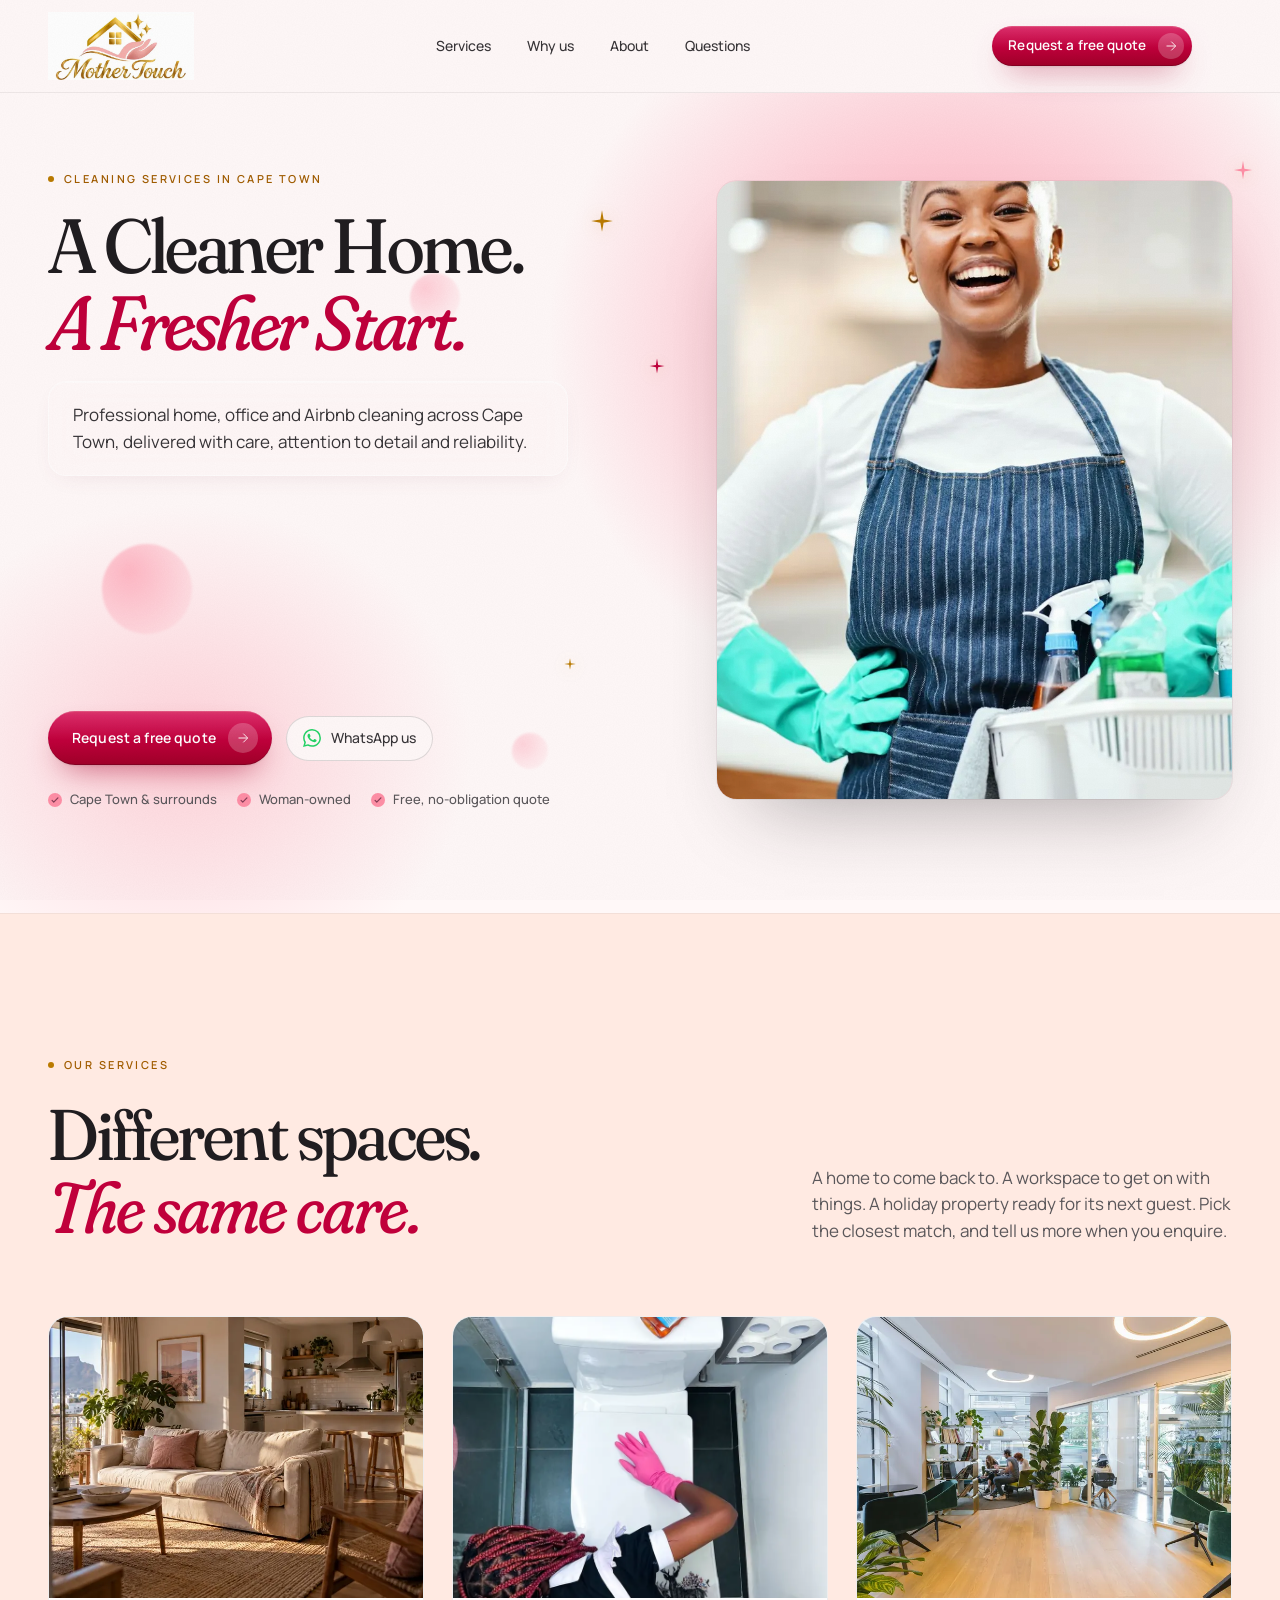
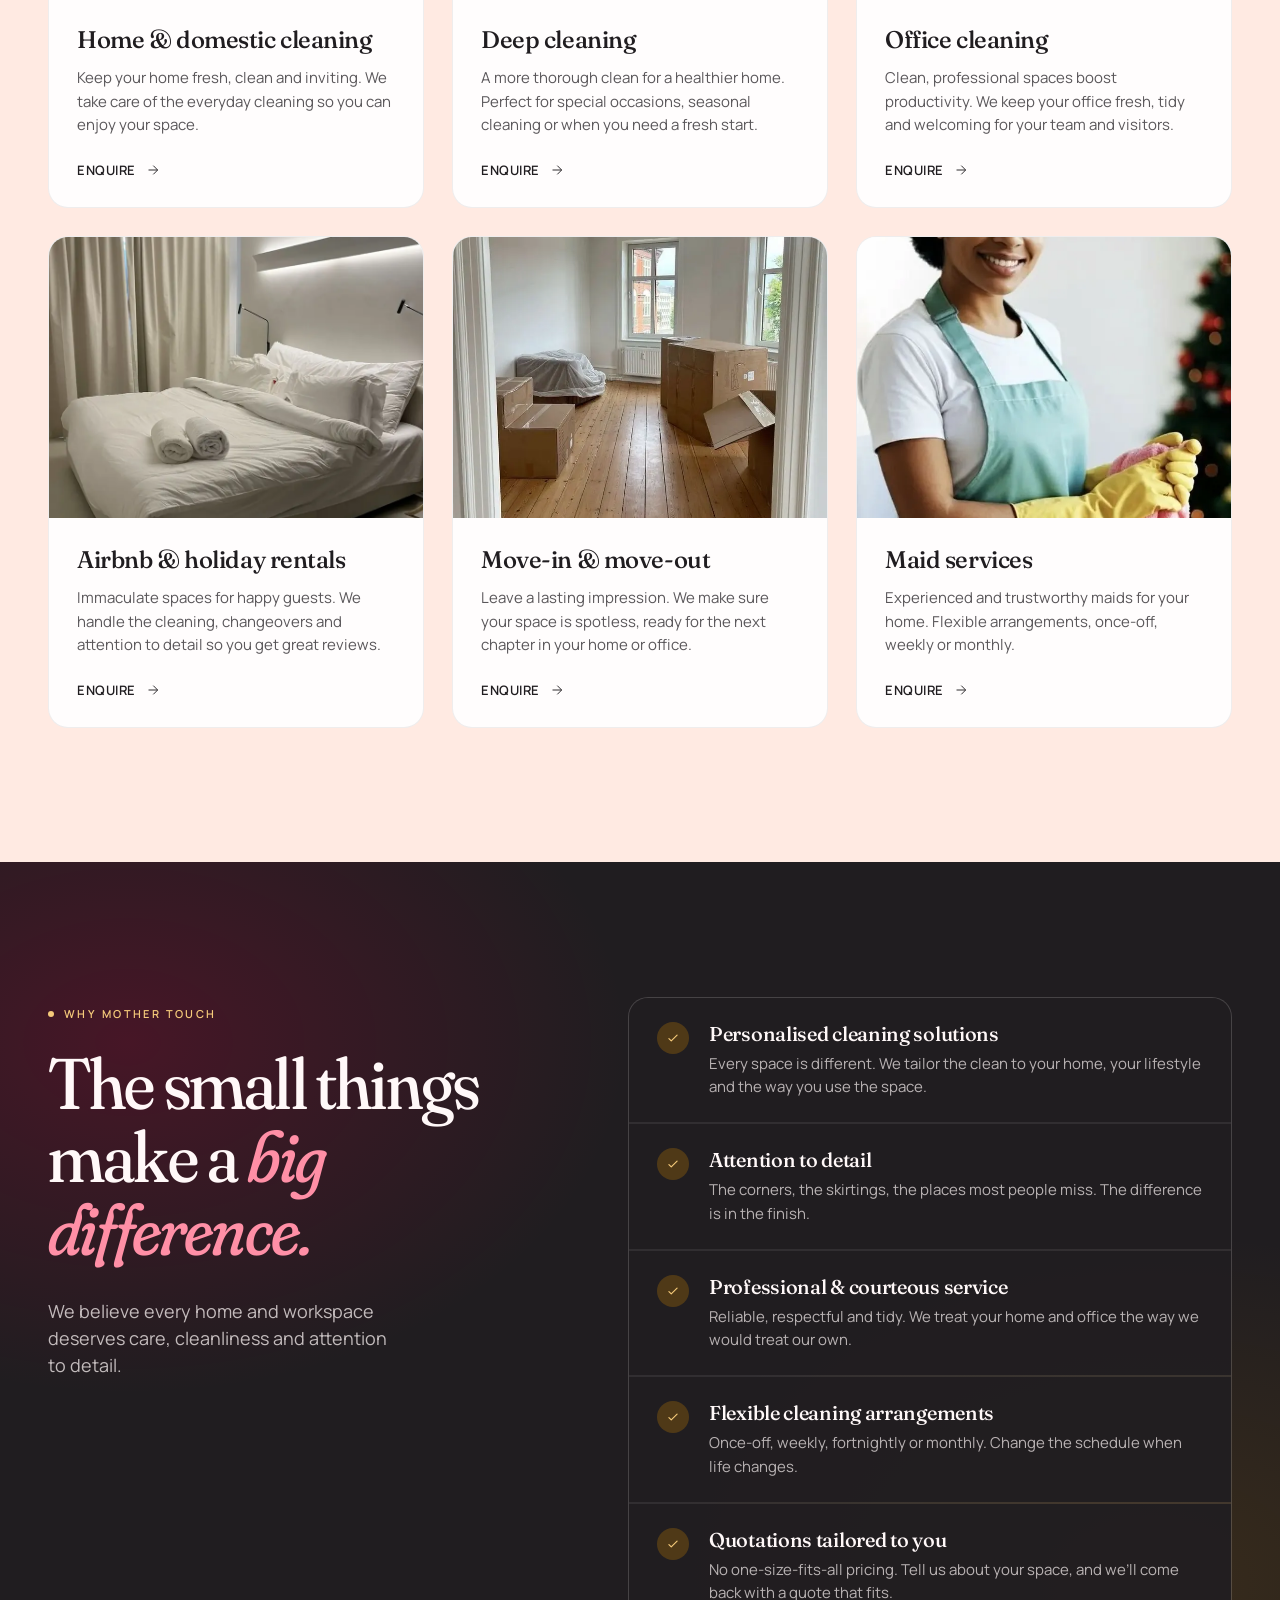
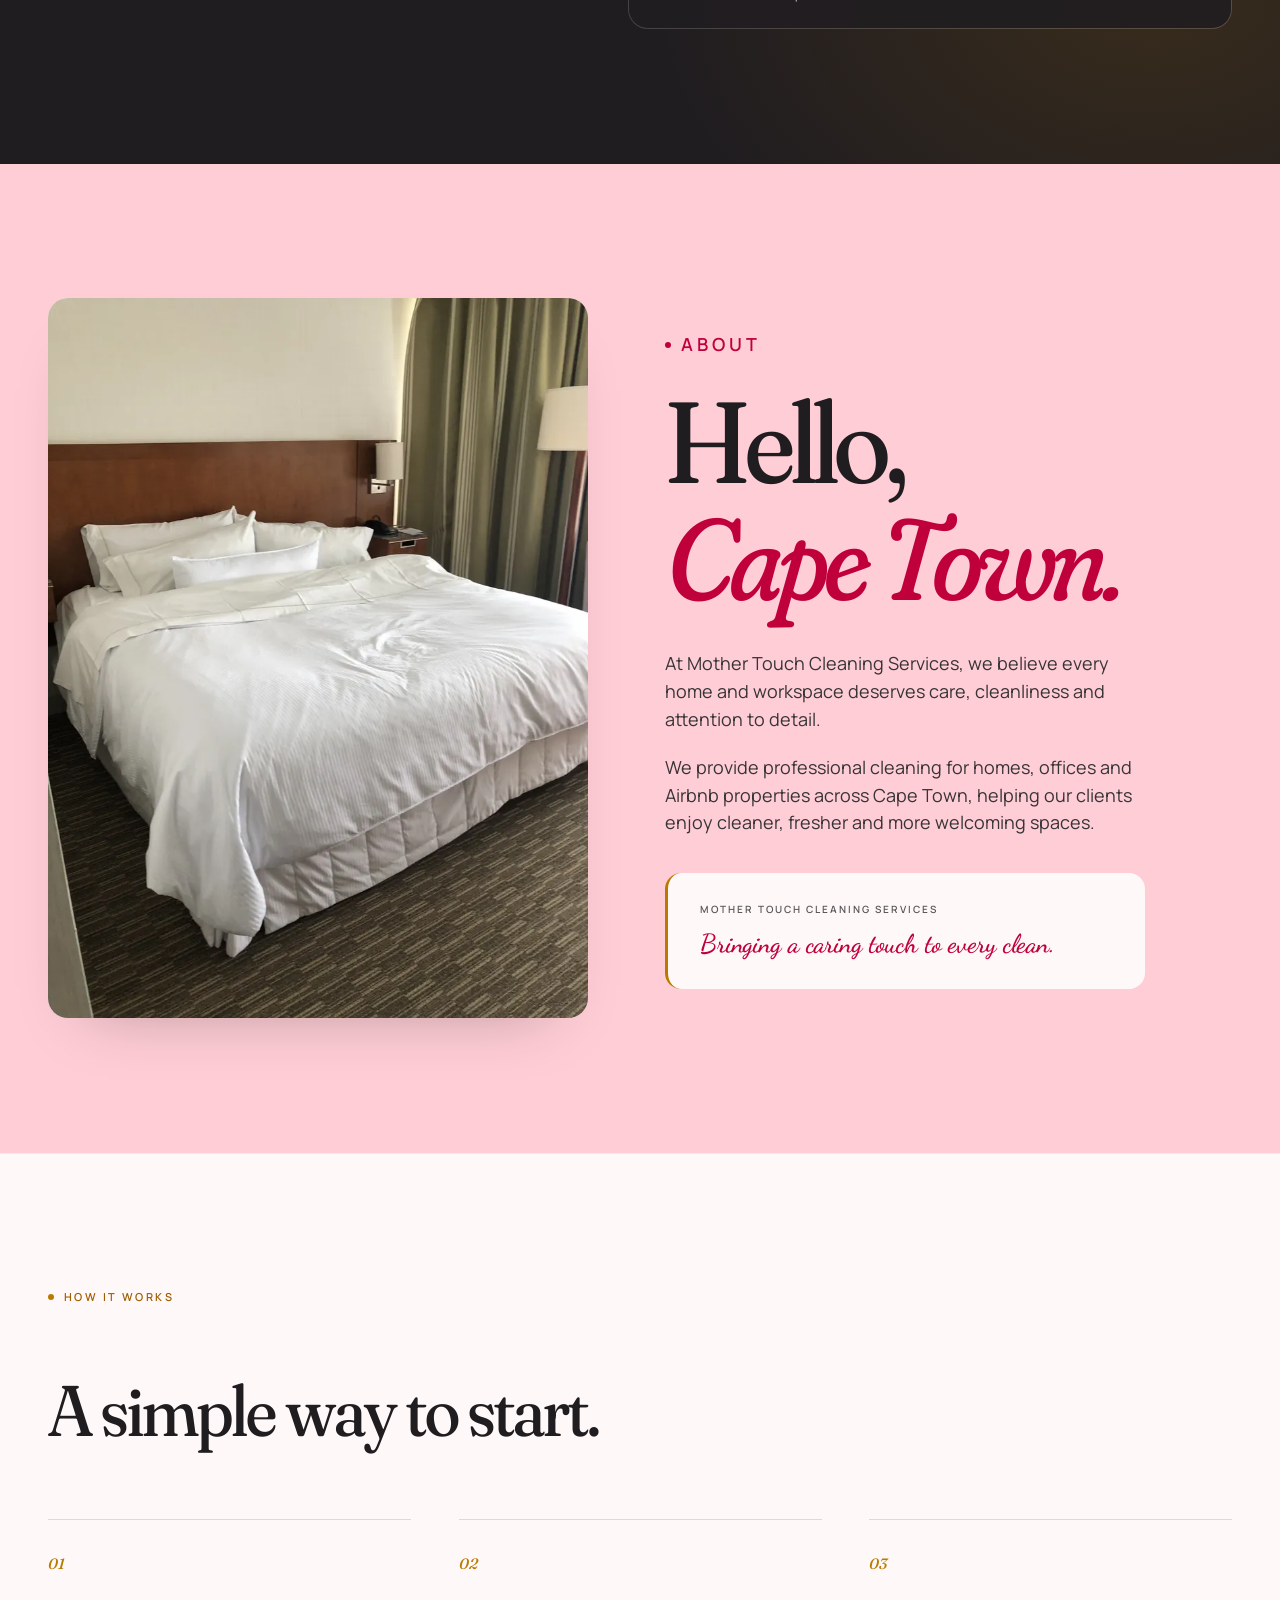
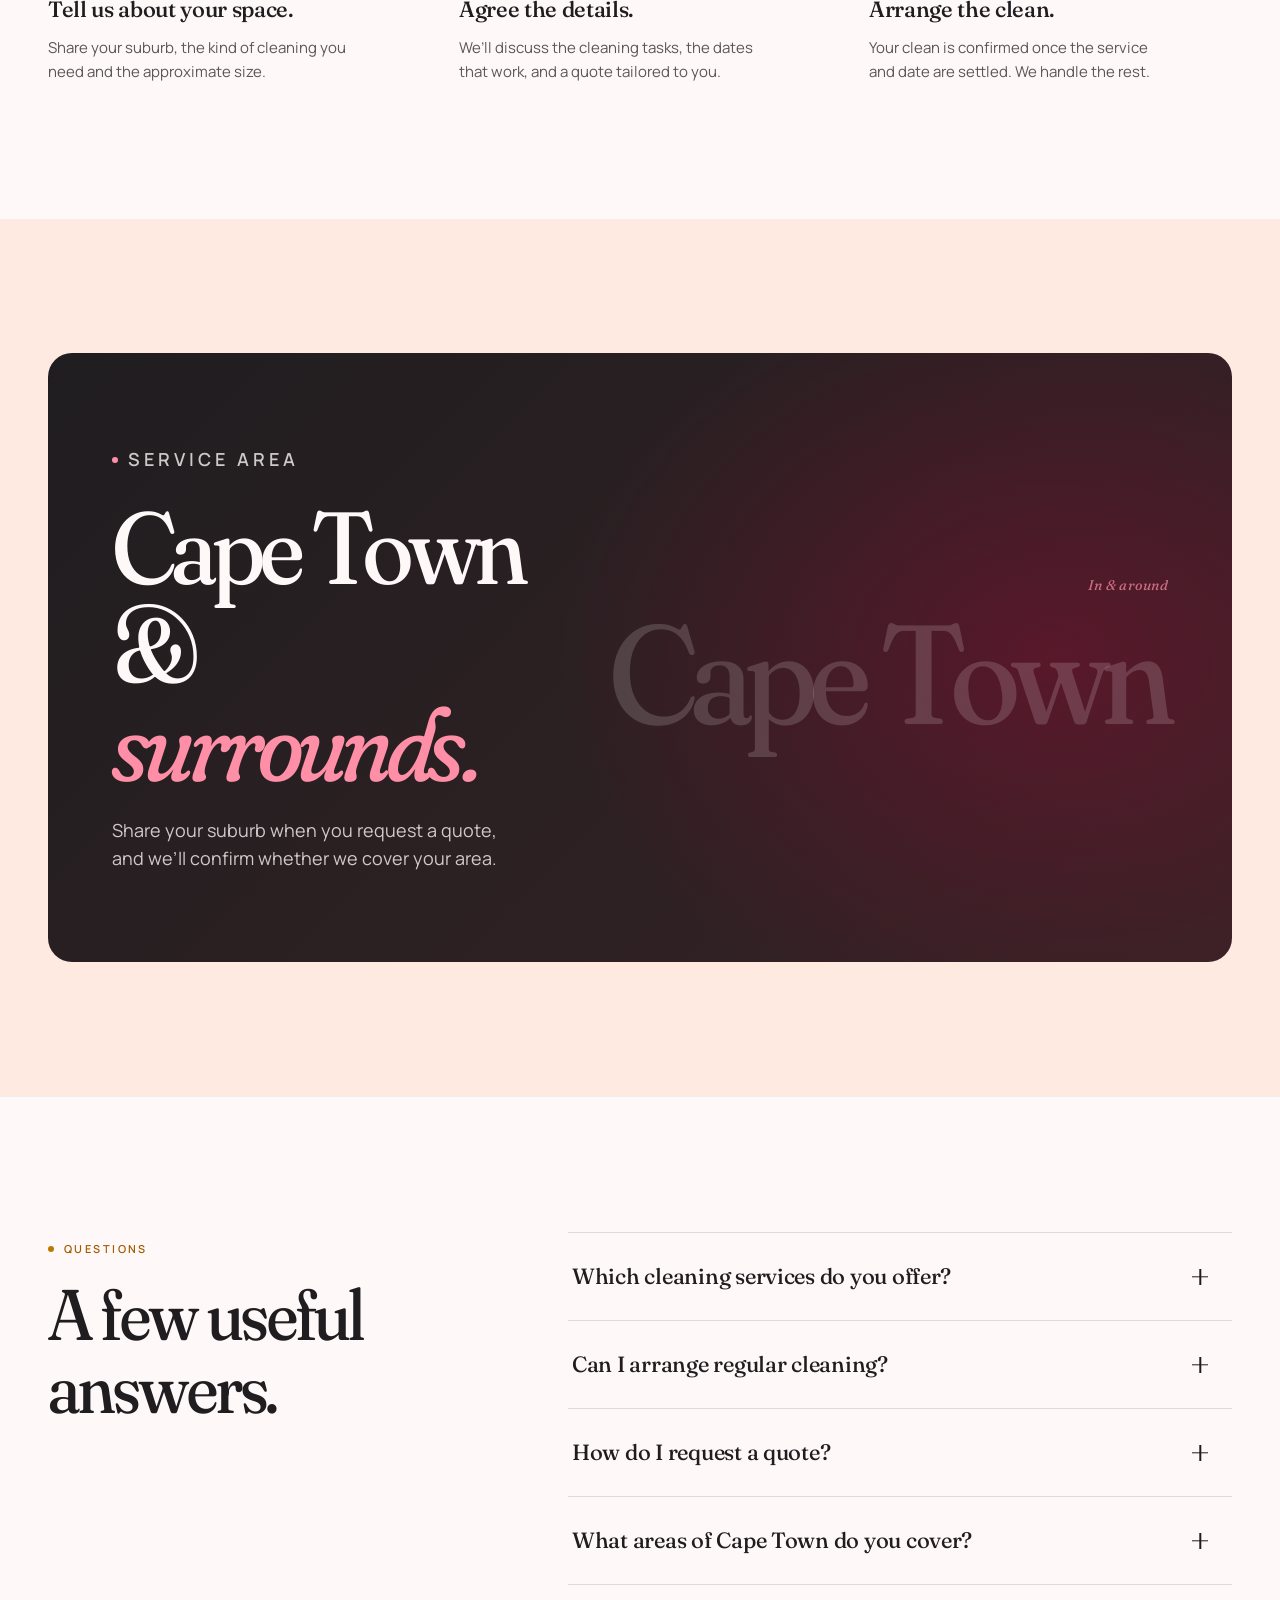
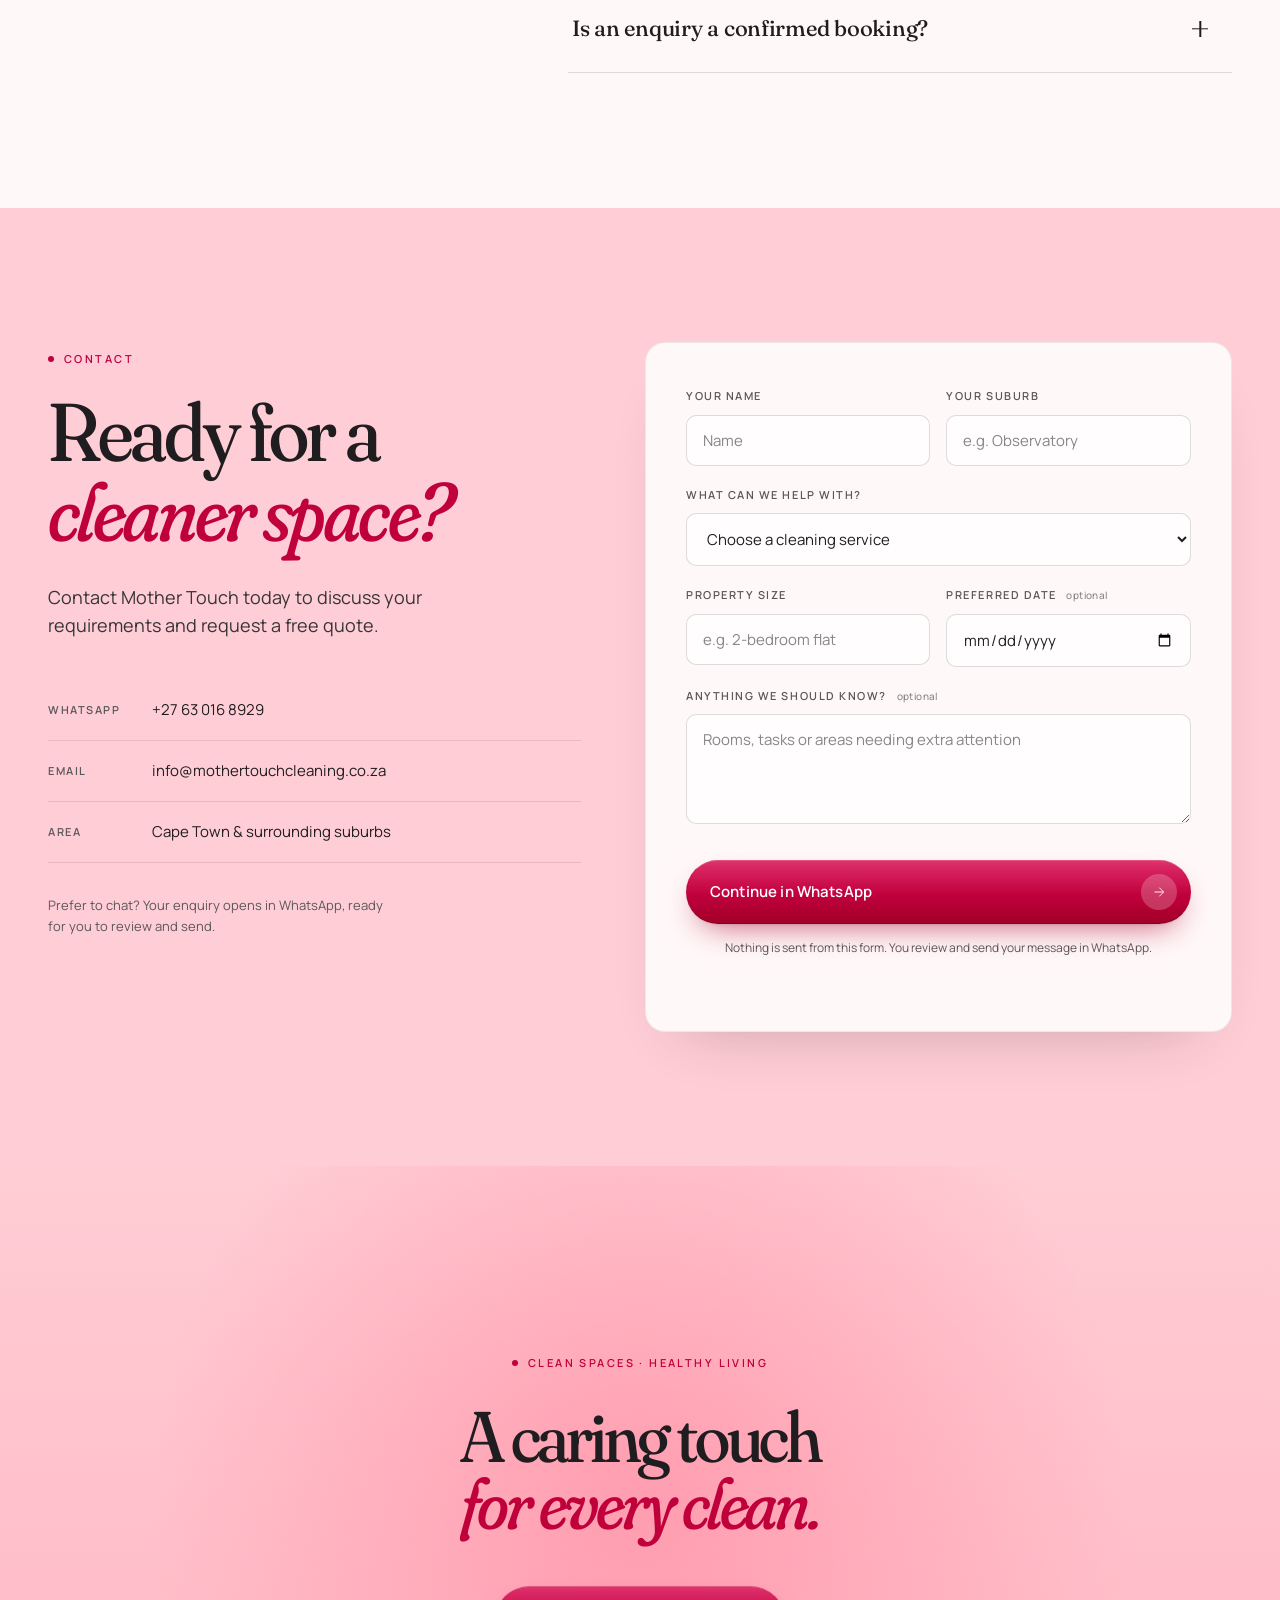
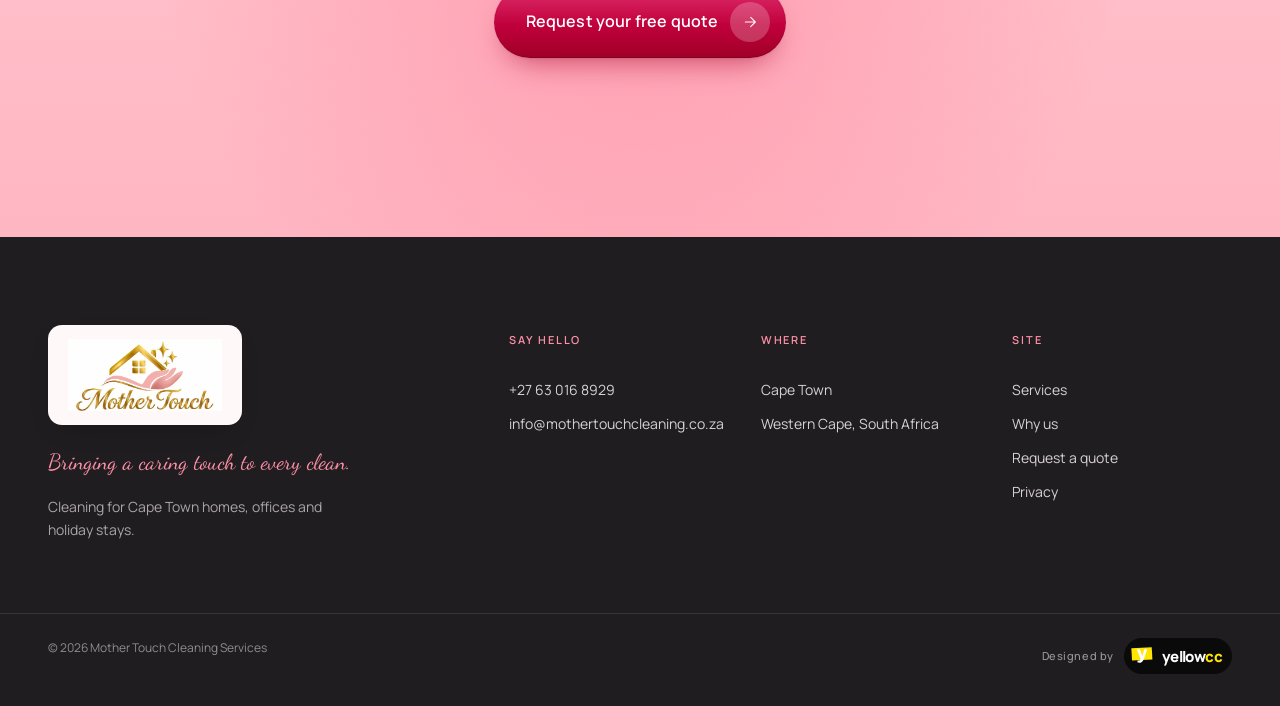
==== commit de66e9ff: "Restore mobile typing and 3D reveals and serve responsive WebP images" ====
--- a/index.html
+++ b/index.html
@@ -18,6 +18,7 @@
 <link rel="preconnect" href="https://fonts.googleapis.com">
 <link rel="preconnect" href="https://fonts.gstatic.com" crossorigin>
 <link rel="stylesheet" href="https://fonts.googleapis.com/css2?family=Fraunces:ital,opsz,wght@0,9..144,400..700;1,9..144,400..600&family=Manrope:wght@400..700&family=Dancing+Script:wght@500..700&display=swap">
+<link rel="preload" as="image" href="assets/img/optimized/hero-woman-800.webp" imagesrcset="assets/img/optimized/hero-woman-480.webp 480w, assets/img/optimized/hero-woman-800.webp 800w, assets/img/optimized/hero-woman-1000.webp 1000w" imagesizes="(max-width: 820px) calc(100vw - 40px), (max-width: 1280px) 43vw, 520px" fetchpriority="high">
 <link rel="stylesheet" href="styles.css">
 <script src="app.js" defer></script>
 </head>
@@ -28,7 +29,7 @@
 <header class="site-header" role="banner">
   <div class="rail header-grid">
     <a href="#top" class="wordmark" aria-label="Mother Touch Cleaning Services, home">
-      <img src="assets/img/logo-nav.png" alt="Mother Touch Cleaning Services" class="wordmark-img" width="1280" height="597">
+      <img decoding="async" src="assets/img/optimized/logo-nav-512.webp" srcset="assets/img/optimized/logo-nav-256.webp 256w, assets/img/optimized/logo-nav-512.webp 512w" sizes="(max-width: 920px) 128px, 180px" alt="Mother Touch Cleaning Services" class="wordmark-img" width="1280" height="597">
     </a>
     <nav class="nav" id="nav" aria-label="Main navigation">
       <a href="#services">Services</a>
@@ -100,7 +101,7 @@
         </ul>
       </div>
       <figure class="hero-figure">
-        <img src="assets/img/hero-woman.jpg" width="1000" height="1500" alt="A smiling cleaner wearing an apron and gloves, holding a cleaning caddy" fetchpriority="high">
+        <img decoding="async" src="assets/img/optimized/hero-woman-800.webp" srcset="assets/img/optimized/hero-woman-480.webp 480w, assets/img/optimized/hero-woman-800.webp 800w, assets/img/optimized/hero-woman-1000.webp 1000w" sizes="(max-width: 820px) calc(100vw - 40px), (max-width: 1280px) 43vw, 520px" width="1000" height="1500" alt="A smiling cleaner wearing an apron and gloves, holding a cleaning caddy" fetchpriority="high">
       </figure>
     </div>
   </div>
@@ -119,7 +120,7 @@
     <div class="svc-grid reveal-stagger">
       <article class="svc">
         <figure class="svc-figure">
-          <img src="assets/img/about.jpg" width="1536" height="1024" alt="A bright, light-filled living room" loading="lazy">
+          <img decoding="async" src="assets/img/optimized/about-800.webp" srcset="assets/img/optimized/about-480.webp 480w, assets/img/optimized/about-800.webp 800w, assets/img/optimized/about-1200.webp 1200w" sizes="(max-width: 600px) calc(100vw - 40px), (max-width: 980px) 46vw, 560px" width="1536" height="1024" alt="A bright, light-filled living room" loading="lazy">
         </figure>
         <div class="svc-body">
           <h3>Home &amp; domestic cleaning</h3>
@@ -135,7 +136,7 @@
 
       <article class="svc">
         <figure class="svc-figure">
-          <img src="assets/img/svc-deep.jpg" width="1440" height="1800" alt="A thorough deep clean in progress, pink gloves at work" loading="lazy">
+          <img decoding="async" src="assets/img/optimized/svc-deep-800.webp" srcset="assets/img/optimized/svc-deep-480.webp 480w, assets/img/optimized/svc-deep-800.webp 800w, assets/img/optimized/svc-deep-1200.webp 1200w" sizes="(max-width: 600px) calc(100vw - 40px), (max-width: 980px) 46vw, 560px" width="1440" height="1800" alt="A thorough deep clean in progress, pink gloves at work" loading="lazy">
         </figure>
         <div class="svc-body">
           <h3>Deep cleaning</h3>
@@ -151,7 +152,7 @@
 
       <article class="svc">
         <figure class="svc-figure">
-          <img src="assets/img/svc-office.jpg" width="1600" height="1067" alt="A bright, modern office with natural light, plants and clean workspaces" loading="lazy">
+          <img decoding="async" src="assets/img/optimized/svc-office-800.webp" srcset="assets/img/optimized/svc-office-480.webp 480w, assets/img/optimized/svc-office-800.webp 800w, assets/img/optimized/svc-office-1200.webp 1200w" sizes="(max-width: 600px) calc(100vw - 40px), (max-width: 980px) 46vw, 560px" width="1600" height="1067" alt="A bright, modern office with natural light, plants and clean workspaces" loading="lazy">
         </figure>
         <div class="svc-body">
           <h3>Office cleaning</h3>
@@ -167,7 +168,7 @@
 
       <article class="svc">
         <figure class="svc-figure">
-          <img src="assets/img/svc-airbnb.jpg" width="1224" height="1632" alt="A freshly made bed with folded towels in a bright holiday rental" loading="lazy">
+          <img decoding="async" src="assets/img/optimized/svc-airbnb-800.webp" srcset="assets/img/optimized/svc-airbnb-480.webp 480w, assets/img/optimized/svc-airbnb-800.webp 800w, assets/img/optimized/svc-airbnb-1200.webp 1200w" sizes="(max-width: 600px) calc(100vw - 40px), (max-width: 980px) 46vw, 560px" width="1224" height="1632" alt="A freshly made bed with folded towels in a bright holiday rental" loading="lazy">
         </figure>
         <div class="svc-body">
           <h3>Airbnb &amp; holiday rentals</h3>
@@ -183,7 +184,7 @@
 
       <article class="svc">
         <figure class="svc-figure">
-          <img src="assets/img/svc-movein.jpg" width="736" height="736" alt="A bright, empty room ready for its next chapter" loading="lazy">
+          <img decoding="async" src="assets/img/optimized/svc-movein-736.webp" srcset="assets/img/optimized/svc-movein-480.webp 480w, assets/img/optimized/svc-movein-736.webp 736w" sizes="(max-width: 600px) calc(100vw - 40px), (max-width: 980px) 46vw, 560px" width="736" height="736" alt="A bright, empty room ready for its next chapter" loading="lazy">
         </figure>
         <div class="svc-body">
           <h3>Move-in &amp; move-out</h3>
@@ -199,7 +200,7 @@
 
       <article class="svc">
         <figure class="svc-figure">
-          <img src="assets/img/svc-maid.jpg" width="627" height="1000" alt="A cleaner in uniform, apron and gloves on" loading="lazy">
+          <img decoding="async" src="assets/img/optimized/svc-maid-627.webp" srcset="assets/img/optimized/svc-maid-480.webp 480w, assets/img/optimized/svc-maid-627.webp 627w" sizes="(max-width: 600px) calc(100vw - 40px), (max-width: 980px) 46vw, 560px" width="627" height="1000" alt="A cleaner in uniform, apron and gloves on" loading="lazy">
         </figure>
         <div class="svc-body">
           <h3>Maid services</h3>
@@ -279,7 +280,7 @@
   <div class="rail">
     <div class="about-grid">
       <figure class="about-figure reveal-left">
-        <img src="assets/img/svc-home.jpg" width="1500" height="2000" alt="A bright, light-filled Cape Town bedroom made up and ready" loading="lazy">
+        <img decoding="async" src="assets/img/optimized/svc-home-800.webp" srcset="assets/img/optimized/svc-home-480.webp 480w, assets/img/optimized/svc-home-800.webp 800w, assets/img/optimized/svc-home-1200.webp 1200w" sizes="(max-width: 600px) calc(100vw - 40px), (max-width: 980px) 46vw, 560px" width="1500" height="2000" alt="A bright, light-filled Cape Town bedroom made up and ready" loading="lazy">
       </figure>
       <div class="about-copy reveal-right">
         <p class="eyebrow"><span class="eyebrow-dot" aria-hidden="true"></span> About</p>
@@ -473,7 +474,7 @@
   <div class="rail footer-grid">
     <div class="footer-brand">
       <a href="#top" class="wordmark wordmark-footer" aria-label="Mother Touch Cleaning Services, home">
-        <img src="assets/img/logo-nav.png" alt="Mother Touch Cleaning Services" class="wordmark-img wordmark-img-footer" width="1280" height="597">
+        <img decoding="async" src="assets/img/optimized/logo-nav-512.webp" srcset="assets/img/optimized/logo-nav-256.webp 256w, assets/img/optimized/logo-nav-512.webp 512w" sizes="260px" alt="Mother Touch Cleaning Services" class="wordmark-img wordmark-img-footer" width="1280" height="597">
       </a>
       <p class="footer-tag"><em>Bringing a caring touch to every clean.</em></p>
       <p class="footer-sub">Cleaning for Cape Town homes, offices and holiday stays.</p>
--- a/styles.css
+++ b/styles.css
@@ -456,10 +456,43 @@
 .hero-figure img { width: 100%; height: 100%; object-fit: cover; object-position: 50% 40%; }
 
 @media (max-width: 820px) {
-  .hero { min-height: 0; padding-top: 32px; padding-bottom: 64px; display: block; }
-  .hero-grid { grid-template-columns: 1fr; gap: 36px; }
-  .hero-figure { order: 2; aspect-ratio: 4 / 5; max-height: none; }
+  .hero {
+    min-height: 0;
+    padding-top: 24px;
+    padding-bottom: 56px;
+    display: block;
+  }
+  .hero-grid {
+    grid-template-columns: 1fr;
+    gap: 28px;
+  }
+  .hero-figure {
+    order: -1;
+    aspect-ratio: 5 / 4;
+    max-height: 56vh;
+    border-radius: 16px;
+  }
+  .hero-figure img { object-position: 50% 25%; }
   .hero-copy { min-height: 0; }
+  .hero-copy .eyebrow { margin-bottom: 14px; }
+  .hero-copy .hero-h1 { margin-top: 6px; margin-bottom: 16px; }
+  .hero-copy .lede { font-size: 15px; }
+  .cta-row { margin-top: 18px; margin-bottom: 18px; gap: 10px; }
+  .hero-lede-card { padding: 16px 18px; max-width: none; border-radius: 14px; }
+  .hero-marks { gap: 6px 14px; }
+  .hero-marks li { font-size: 12px; }
+  .hero-marks li::before { width: 12px; height: 12px; background-size: 8px; }
+  /* Decor: keep only one subtle sparkle + one bubble on mobile */
+  .decor-sparkle-2, .decor-sparkle-4,
+  .decor-bubble-2, .decor-bubble-3 { display: none; }
+  .decor-sparkle-1 { top: 2%; right: 4%; left: auto; }
+  .decor-sparkle-3 { top: 50%; left: 85%; }
+  .decor-bubble-1 { top: 70%; left: -5%; width: 70px; height: 70px; }
+}
+@media (max-width: 420px) {
+  .hero-h1 { font-size: 42px !important; letter-spacing: -0.03em; }
+  .cta-row .pill-cta { padding: 11px 12px 11px 20px; font-size: 13.5px; }
+  .ghost-cta { padding: 9px 14px; font-size: 13px; }
 }
 
 /* Section head */
@@ -526,6 +559,8 @@
 @media (max-width: 600px) {
   .svc-grid { grid-template-columns: 1fr; gap: 16px; }
   .svc-body { padding: 24px 24px 22px; }
+  .svc-figure { aspect-ratio: 16 / 10; }
+  .svc-figure img { object-position: 50% 35%; }
 }
 
 /* Why */
@@ -590,8 +625,10 @@
 }
 @media (max-width: 900px) { .why-grid { grid-template-columns: 1fr; } }
 @media (max-width: 600px) {
-  .why-list li { padding: 20px 20px; gap: 16px; }
-  .why-list h3 { font-size: 18px; }
+  .why-list li { padding: 20px 20px; gap: 14px; }
+  .why-list h3 { font-size: 17px; }
+  .why-list p { font-size: 14px; }
+  .why-tick { width: 28px; height: 28px; }
 }
 
 /* About */
@@ -911,6 +948,12 @@
   margin-bottom: 48px;
 }
 .footer-display-h2 em { color: var(--rose); font-style: italic; }
+@media (max-width: 600px) {
+  .footer-display { padding: 60px 0; }
+  .footer-display-h2 { font-size: clamp(36px, 10vw, 56px); margin-bottom: 24px; }
+  .pill-cta-xl { padding: 14px 14px 14px 24px; font-size: 14px; }
+  .pill-cta-xl .pill-arrow { width: 36px; height: 36px; }
+}
 .pill-cta-xl {
   padding: 16px 16px 16px 32px;
   font-size: 16px;
@@ -1015,3 +1058,198 @@
   html { scroll-behavior: auto; }
   .reveal { opacity: 1; transform: none; }
 }
+
+/* Mobile layout: keep the message and enquiry action ahead of the photograph. */
+@media (max-width: 920px) {
+  .header-grid {
+    grid-template-columns: minmax(0, 1fr) 44px;
+    gap: 0 16px;
+    min-height: 72px;
+    padding-top: env(safe-area-inset-top, 0px);
+  }
+  .header-grid > .wordmark { grid-column: 1; grid-row: 1; justify-self: start; min-width: 0; }
+  .wordmark-img { width: 128px; height: 56px; max-width: 100%; }
+  .menu-toggle { grid-column: 2; grid-row: 1; justify-self: end; align-items: center; justify-content: center; width: 44px; height: 44px; }
+  body.menu-open .site-header { background: var(--porcelain); }
+  body.menu-open .nav {
+    position: static;
+    grid-column: 1 / -1;
+    grid-row: 2;
+    padding: 8px 0 16px;
+    gap: 0;
+    max-height: calc(100dvh - 170px - env(safe-area-inset-top, 0px));
+    overflow-y: auto;
+    overscroll-behavior: contain;
+  }
+  body.menu-open .nav a { padding: 12px 0; min-height: 48px; font-size: 27px; line-height: 1.25; }
+  body.menu-open .pill-cta-header {
+    position: static;
+    grid-column: 1 / -1;
+    grid-row: 3;
+    margin-bottom: max(20px, env(safe-area-inset-bottom, 0px));
+    padding: 10px 12px 10px 20px;
+    min-height: 48px;
+  }
+}
+
+@media (max-width: 820px) {
+  :root {
+    --rail-pad: 20px;
+    --section-y: 64px;
+    --header-h: 72px;
+    --linen: var(--cream);
+    --terracotta: var(--rose);
+    --butter: var(--gold-soft);
+    --peach: var(--blush);
+    --rule-ink: var(--rule);
+    --rule-ink-soft: var(--rule-soft);
+  }
+  html { scroll-padding-top: 88px; }
+  .rail, .hero-grid > *, .about-grid > *, .why-grid > *, .faq-grid > *, .contact-grid > *, .footer-grid > *, .footer-cols > * { min-width: 0; }
+  .hero { padding: 28px 0 48px; }
+  .hero::before { opacity: 0.25; }
+  .hero::after, .hero-decor { display: none; }
+  .hero-grid { gap: 0; }
+  .hero-copy { display: contents; }
+  .hero-copy > .eyebrow { order: 0; margin: 0 0 16px; font-size: 10px; letter-spacing: 0.13em; line-height: 1.5; }
+  .hero-copy > .hero-h1 { order: 1; margin: 0 0 16px; font-size: clamp(35px, 9.6vw, 62px); line-height: 1.04; letter-spacing: -0.035em; }
+  .hero-copy .type-line { min-height: 0; }
+  .hero-copy .type-line::after { display: none; }
+  .hero-copy > .hero-lede-card {
+    order: 2;
+    margin: 0;
+    padding: 0;
+    background: none;
+    border: 0;
+    border-radius: 0;
+    box-shadow: none;
+    backdrop-filter: none;
+    -webkit-backdrop-filter: none;
+  }
+  .hero-copy .lede { font-size: 15px; line-height: 1.6; max-width: 54ch; }
+  .hero-copy > .cta-row { order: 3; display: grid; grid-template-columns: 1fr; gap: 10px; margin: 22px 0 24px; }
+  .hero .cta-row > a { min-height: 48px; justify-content: center; font-size: 14px; padding: 10px 16px; }
+  .hero .cta-row > .pill-cta { justify-content: space-between; padding-left: 22px; box-shadow: 0 8px 18px -12px oklch(0.44 0.22 14 / 0.5); }
+  .hero .cta-row .pill-arrow { width: 28px; height: 28px; }
+  .hero-figure { order: 4; aspect-ratio: 4 / 3; width: 100%; max-height: 320px; height: auto; border-radius: 14px; box-shadow: none; }
+  .hero-figure img { object-position: 50% 12%; }
+  .hero-copy > .hero-marks { order: 5; display: flex; gap: 8px 16px; padding-top: 16px; margin: 0; }
+  .hero-marks li { font-size: 11px; gap: 6px; }
+  .hero-marks li:last-child { flex-basis: 100%; }
+  .hero-marks li::before { width: 12px; height: 12px; }
+  .section-head { gap: 18px; margin-bottom: 28px; }
+  .section-head > div .eyebrow, .section-head-left .eyebrow { margin-bottom: 14px; }
+  h2.display:not(.hero-h1):not(.about-h2):not(.area-h2):not(.contact-h2):not(.why-h2) { font-size: clamp(32px, 8.8vw, 48px); line-height: 1.08; }
+  .section-lede { font-size: 15px; line-height: 1.6; }
+  .why-h2, .contact-h2 { font-size: clamp(34px, 9vw, 52px); line-height: 1.08; }
+  .about-h2, .area-h2 { font-size: clamp(38px, 10vw, 60px); line-height: 1.04; }
+  .about-grid, .why-grid, .faq-grid, .contact-grid { gap: 32px; }
+  .about-figure { aspect-ratio: 4 / 3; max-height: 340px; }
+  .about-copy .about-h2, .contact-copy .contact-h2, .why-head .why-h2 { margin-bottom: 20px; }
+  .about-copy p, .why-lede, .contact-lede, .area-copy p { font-size: 16px; }
+  .about-copy p:last-of-type { margin-bottom: 24px; }
+  .about-quote { padding: 20px; }
+  .about-quote .aq-line { font-size: 23px; }
+  .steps { gap: 24px; }
+  .steps li { padding-top: 20px; }
+  .step-num { margin-bottom: 12px; }
+  .steps p { max-width: 54ch; }
+  .area-grid { padding: 32px 24px; gap: 24px; border-radius: 16px; }
+  .area-mark-big { font-size: clamp(42px, 12vw, 80px); overflow-wrap: anywhere; }
+  .area-mark-small { margin-bottom: 12px; }
+  .faq-list summary { min-height: 56px; padding: 20px 4px; gap: 16px; font-size: 20px; }
+  .faq-body { padding: 0 12px 20px; }
+  .faq-body p { font-size: 15px; }
+  .contact-lede { margin-bottom: 24px; }
+  .contact-list { margin-bottom: 24px; }
+  .contact-list li { grid-template-columns: 76px minmax(0, 1fr); gap: 12px; padding: 14px 0; }
+  .contact-list a, .footer-cols a { overflow-wrap: anywhere; }
+  .enquiry { padding: 24px 20px; border-radius: 14px; }
+  .enquiry input, .enquiry select, .enquiry textarea { min-width: 0; font-size: 16px; }
+  .field-label { letter-spacing: 0.08em; line-height: 1.5; }
+  .opt { display: inline-block; margin-left: 4px; }
+  .pill-cta-full { white-space: normal; gap: 12px; font-size: 14px; padding-left: 18px; text-align: left; }
+  .pill-cta-full .pill-arrow { flex-shrink: 0; }
+  .footer-display { padding: 52px 0; }
+  .footer-display .eyebrow { margin-bottom: 20px; }
+  .footer-display-h2 { font-size: clamp(36px, 10vw, 60px); line-height: 1.04; margin-bottom: 24px; }
+  .pill-cta-xl { padding: 10px 12px 10px 20px; font-size: 14px; min-height: 48px; }
+  .pill-cta-xl .pill-arrow { width: 30px; height: 30px; }
+  .site-footer { padding: 48px 0 24px; }
+  .footer-grid { gap: 32px; padding-bottom: 32px; }
+  .footer-cols { grid-template-columns: minmax(0, 1fr) minmax(0, 1fr); gap: 28px 20px; }
+  .footer-cols > div:first-child { grid-column: 1 / -1; }
+  .footer-cols .label { margin-bottom: 10px; }
+  .footer-cols div > a, .footer-cols .link-btn { min-height: 44px; display: flex; align-items: center; padding: 8px 0; }
+  .footer-base { align-items: flex-start; gap: 16px; }
+  dialog#privacy { max-height: calc(100dvh - 32px); overflow-y: auto; padding: 52px 24px 24px; }
+  .dialog-close { min-width: 44px; min-height: 44px; }
+  .wordmark .wm-roman, .wordmark .wm-italic { font-family: var(--display); font-size: 24px; line-height: 1.2; }
+  .wordmark .wm-italic { font-style: italic; color: var(--rose); margin-left: 4px; }
+  .page-hero { padding: 40px 0; }
+  .page-hero .eyebrow { font-size: 10px; margin-bottom: 16px; }
+  .page-hero h1 { font-size: clamp(38px, 10vw, 64px); line-height: 1.04; margin-bottom: 20px; }
+  .page-hero p { font-size: 16px; }
+  .svc-detail { gap: 28px; padding: 40px 0; min-width: 0; }
+  .svc-detail-head, .svc-detail-body, .story-body { min-width: 0; }
+  .svc-detail-head .big-num { font-size: 48px; margin-bottom: 12px; }
+  .svc-detail-head h2, .story-body h2 { font-size: 34px; line-height: 1.08; }
+  .svc-detail-card { padding: 20px; }
+  .svc-detail-card .meta-row { gap: 16px; align-items: flex-start; }
+  .svc-detail-card .meta-value { text-align: right; overflow-wrap: anywhere; max-width: 60%; }
+  .story-grid { gap: 28px; }
+  .story-aside figure { aspect-ratio: 4 / 3; }
+  .story-body p { font-size: 16px; }
+  .story-body .lead { font-size: 23px; }
+  .values h2 { font-size: 40px; margin-bottom: 32px; }
+  .values-list { gap: 24px; }
+  .value { padding-top: 20px; }
+  .value-num { font-size: 34px; margin-bottom: 14px; }
+  .footer-cta { display: flex; flex-direction: column; align-items: flex-start; gap: 24px; padding-bottom: 36px; }
+  .footer-cta h2, .footer-cta h3 { font-size: 36px; line-height: 1.1; margin-bottom: 14px; color: var(--porcelain); }
+  .footer-cta p { font-size: 15px; }
+  .yc-attr { display: inline-flex; align-items: center; gap: 12px; }
+  .yc-mark { display: inline-flex; width: 32px; height: 32px; flex-shrink: 0; }
+  .yc-mark svg { width: 100%; height: 100%; }
+  .wordmark-brush { display: block; width: 160px; margin-bottom: 16px; }
+  .wordmark-brush svg { display: block; width: 100%; height: auto; }
+  .reveal, .reveal-tilt, .reveal-scale, .reveal-left, .reveal-right, .reveal-blur, .reveal-stagger > * {
+    opacity: 1;
+    transform: none;
+    filter: none;
+    transition: none;
+  }
+}
+
+@media (max-width: 600px) {
+  .hero-copy > .hero-h1 { font-size: clamp(32px, 9.6vw, 46px) !important; }
+  .svc-grid { gap: 20px; }
+  .svc { border-radius: 14px; }
+  .svc-body { padding: 20px; }
+  .svc-figure { aspect-ratio: 16 / 9; }
+  .svc h3 { font-size: 24px; }
+  .svc p { margin-bottom: 14px; }
+  .svc-link { min-height: 44px; align-self: flex-start; }
+}
+
+/* Stable typing: the original text reserves space and stays accessible. */
+.type-line::after { content: none; display: none; }
+.type-line.is-typing { color: transparent; }
+.type-ink { position: absolute; inset: 0; color: var(--ink); pointer-events: none; }
+em.type-line .type-ink { color: var(--rose); }
+.type-ink::after { content: ''; display: inline-block; width: 0.055em; height: 0.78em; margin-left: 0.04em; background: currentColor; animation: caret 0.85s steps(1) infinite; }
+
+/* Content is visible without JavaScript. Only observer-managed elements animate. */
+.reveal, .reveal-tilt, .reveal-scale, .reveal-left, .reveal-right, .reveal-blur, .reveal-stagger > * {
+  opacity: 1; transform: none; filter: none;
+}
+@media (prefers-reduced-motion: no-preference) {
+  .motion-ready { transition: opacity 650ms var(--ease-out), transform 750ms var(--ease-out); }
+  .motion-ready:not(.in) { opacity: 0; transform: translate3d(0, 22px, 0); }
+  .motion-ready.reveal-tilt:not(.in) { transform: perspective(1000px) translate3d(0, 28px, 0) rotateX(7deg); transform-origin: center top; }
+  .motion-ready.in, .motion-ready:focus-within { opacity: 1; transform: perspective(1000px) translate3d(0, 0, 0) rotateX(0); }
+}
+@media (max-width: 820px) and (prefers-reduced-motion: no-preference) {
+  .motion-ready { transition-duration: 500ms, 650ms; }
+  .motion-ready.reveal-tilt:not(.in) { transform: perspective(900px) translate3d(0, 22px, 0) rotateX(5deg); }
+}
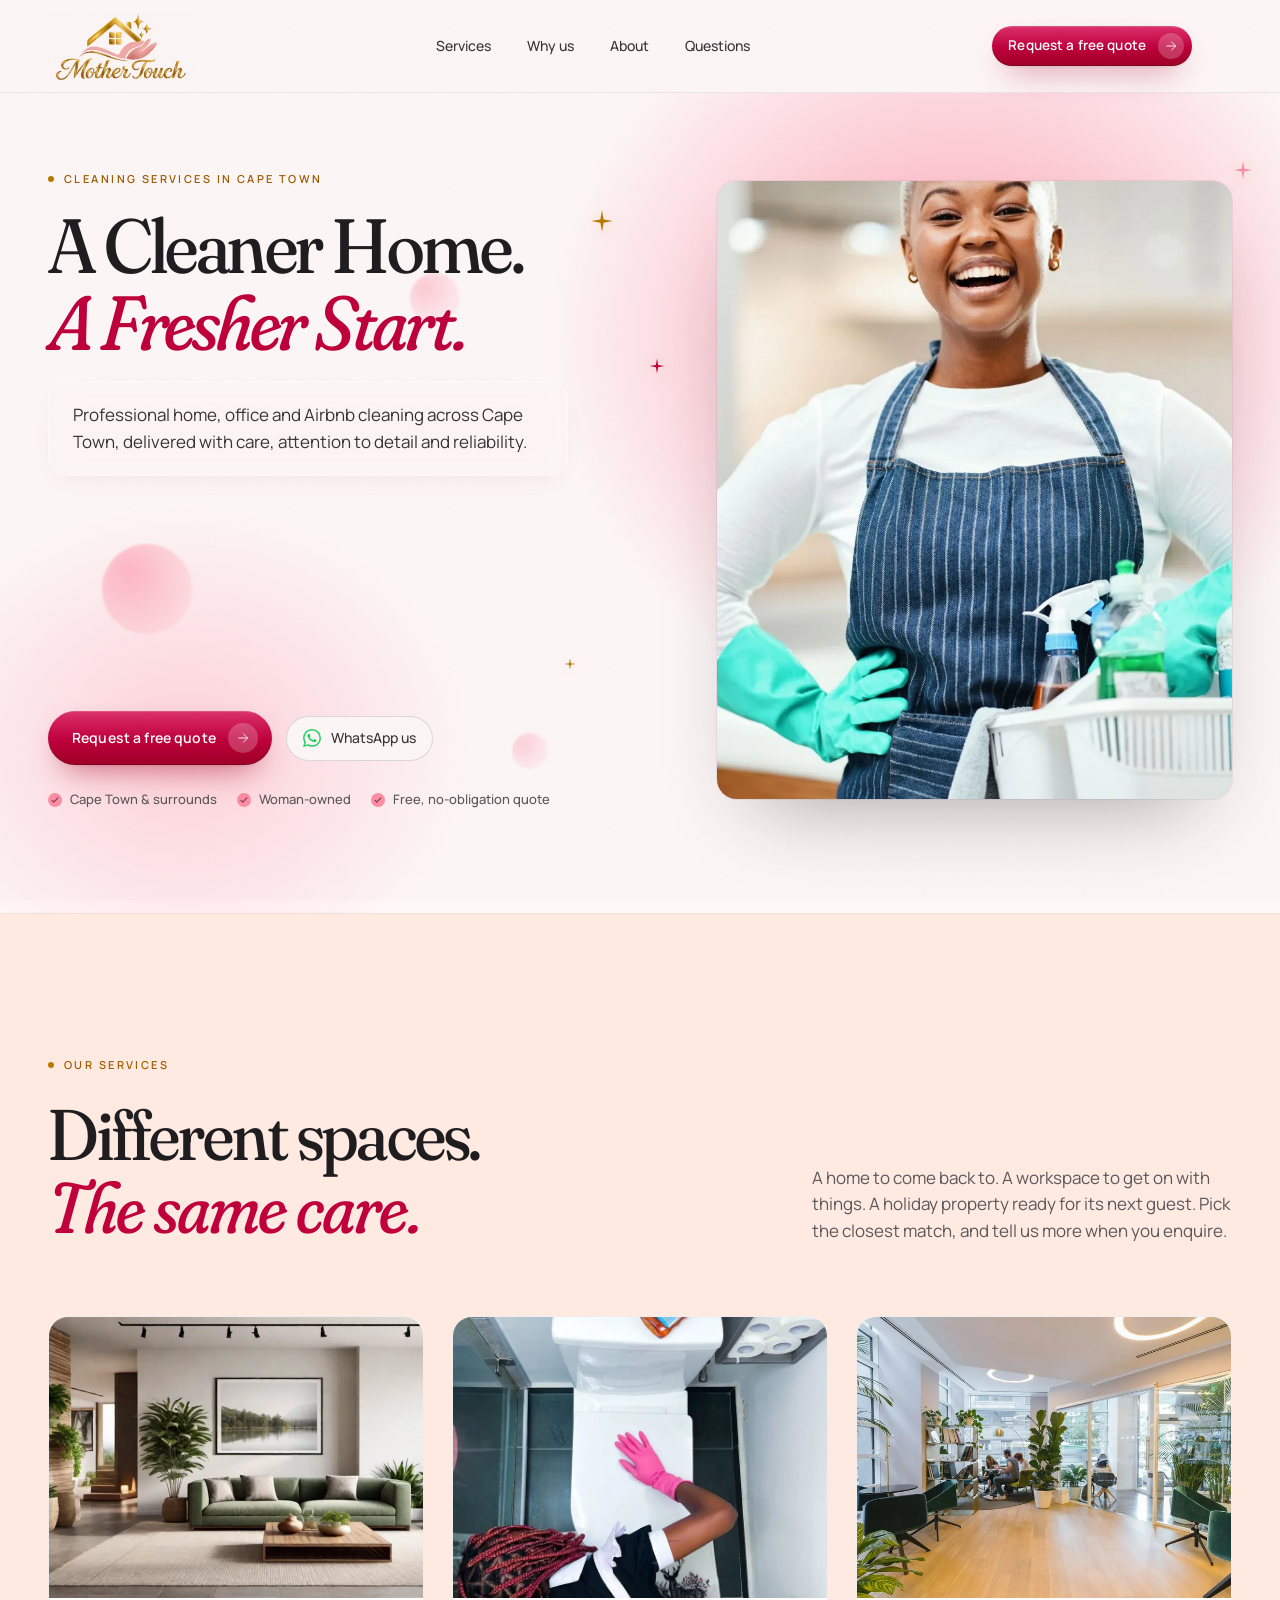
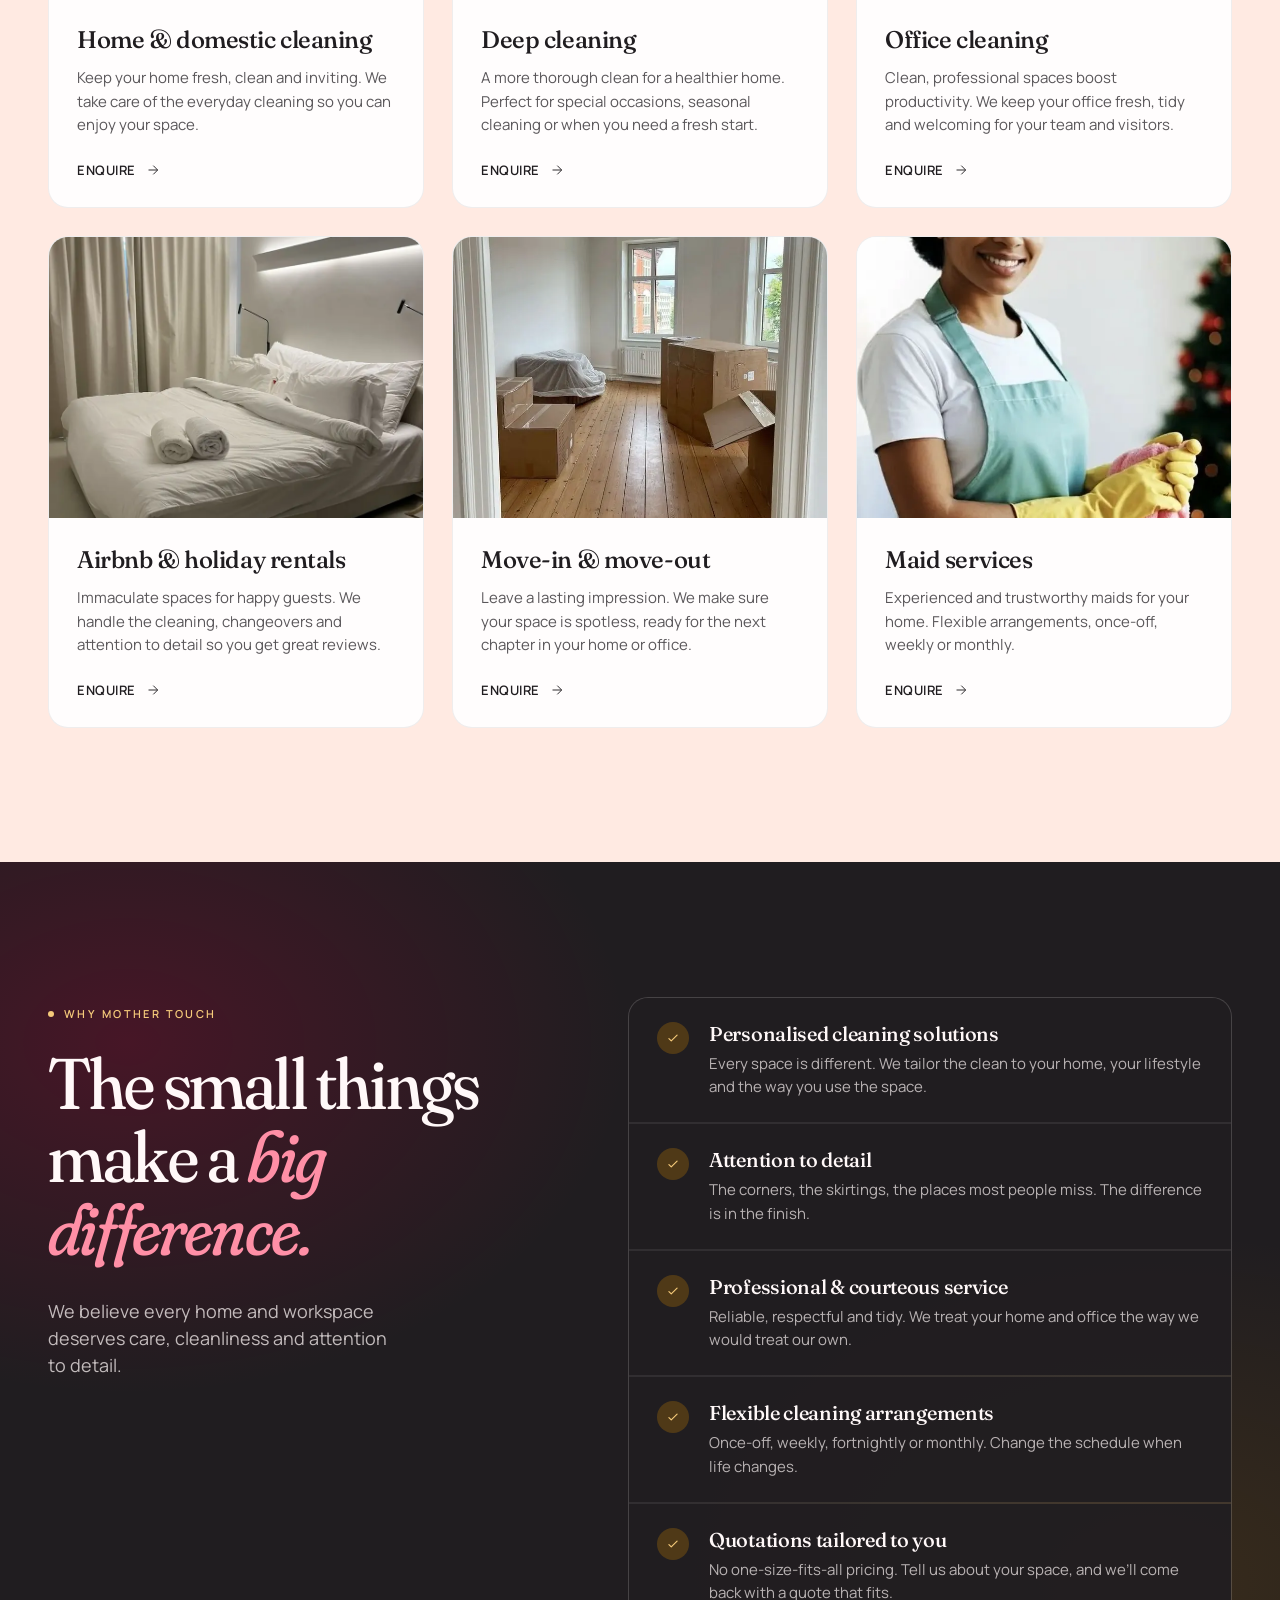
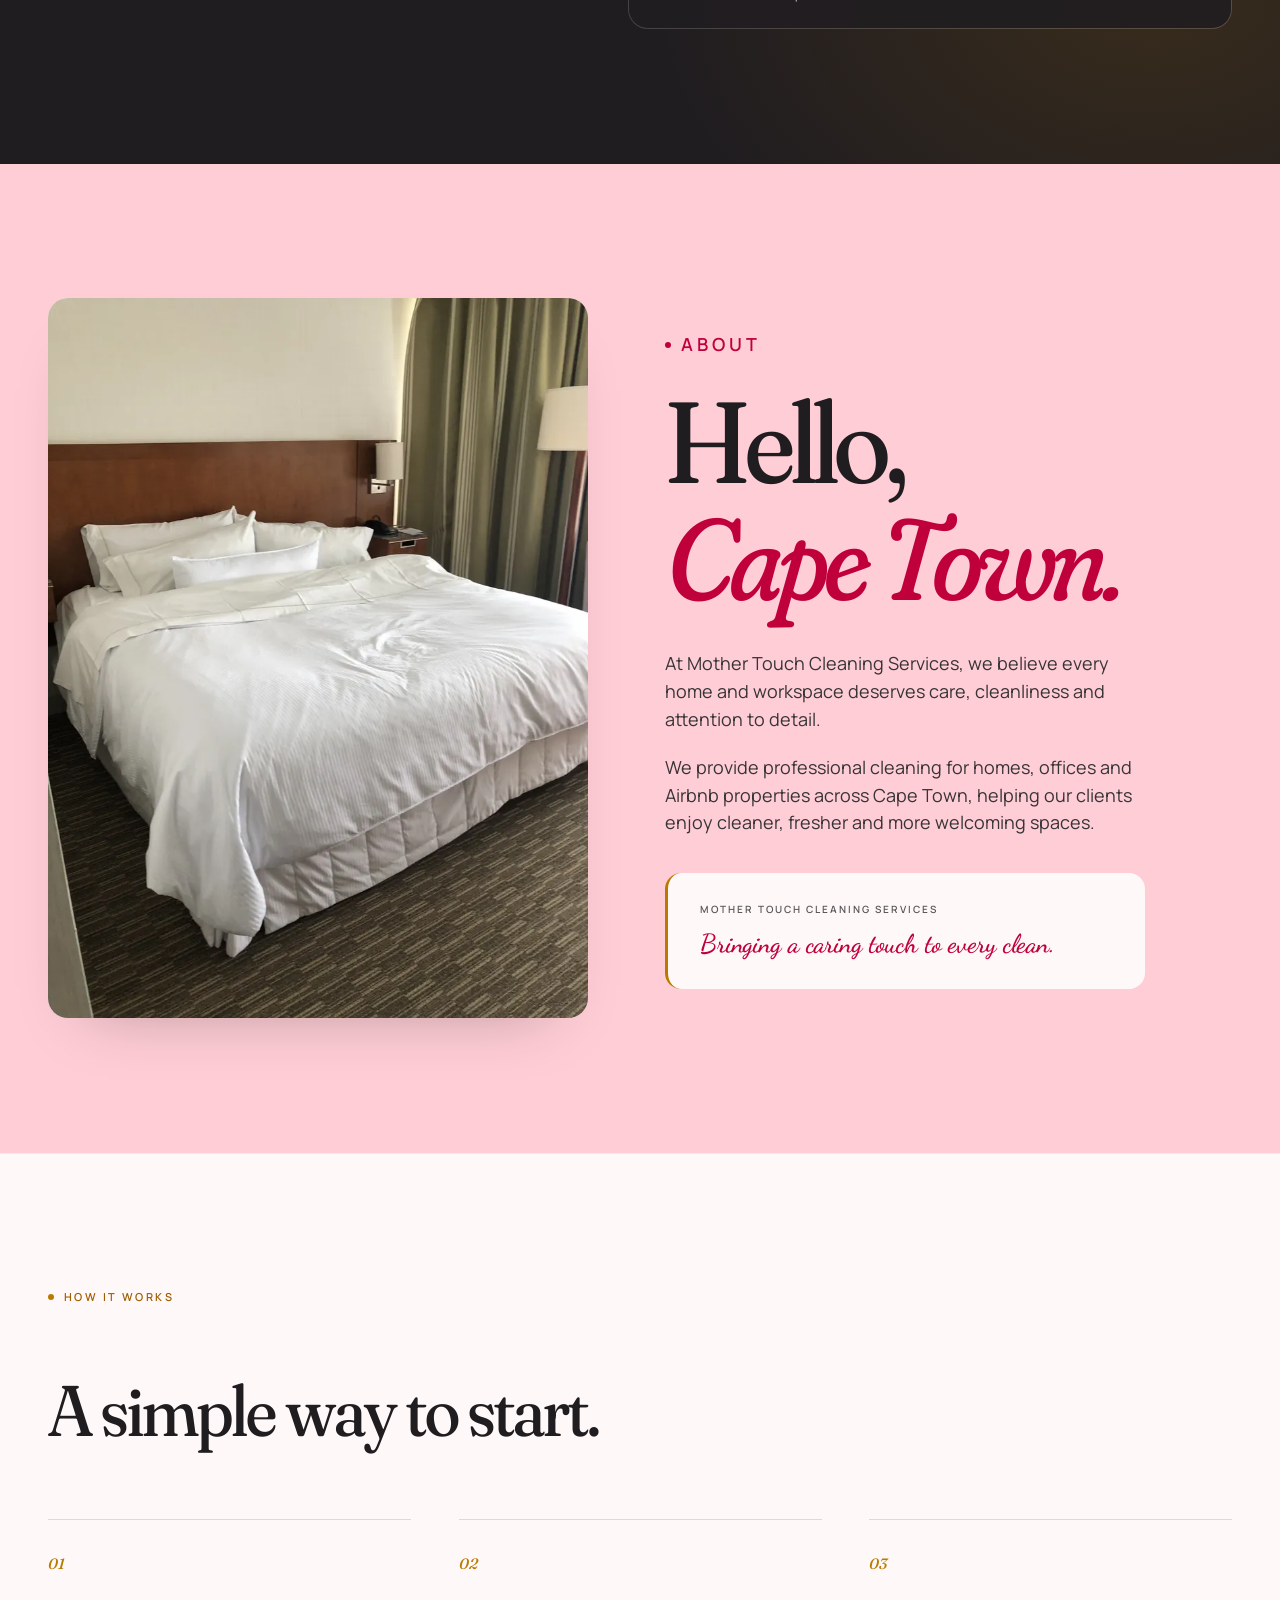
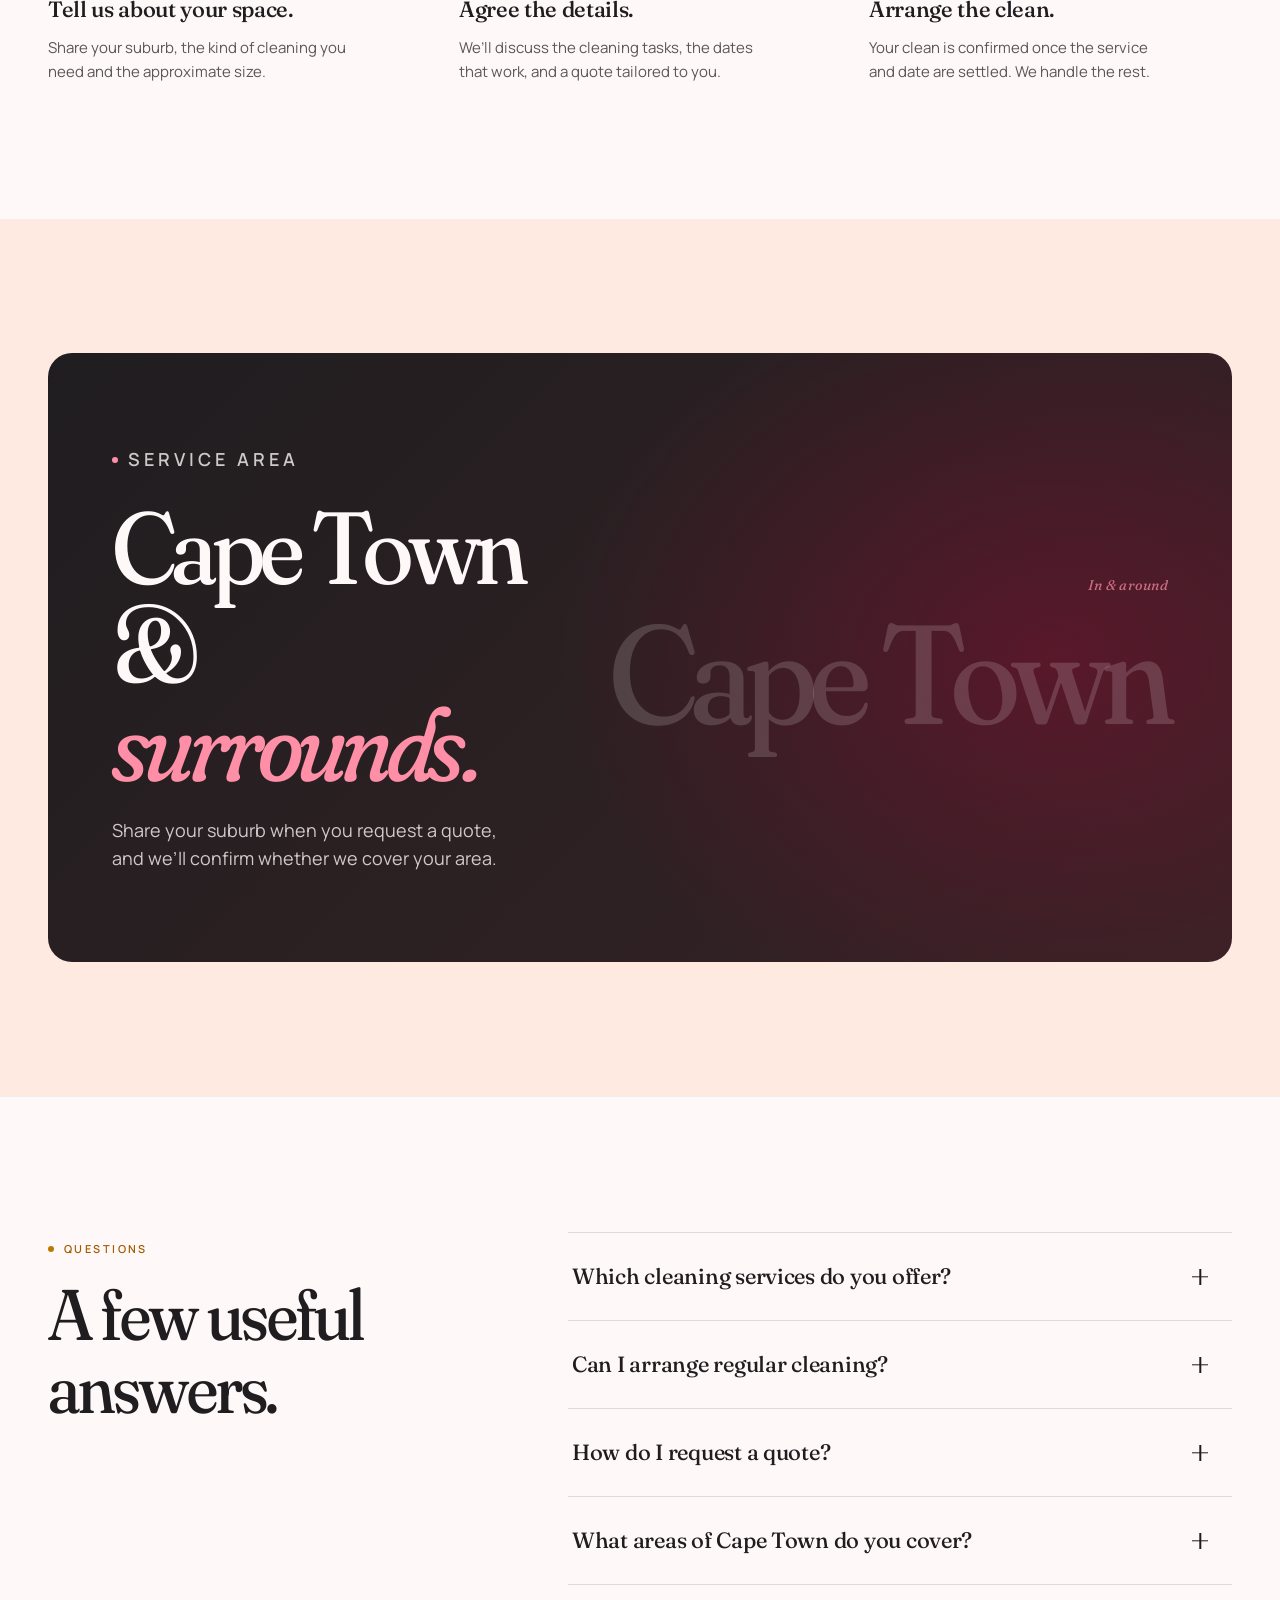
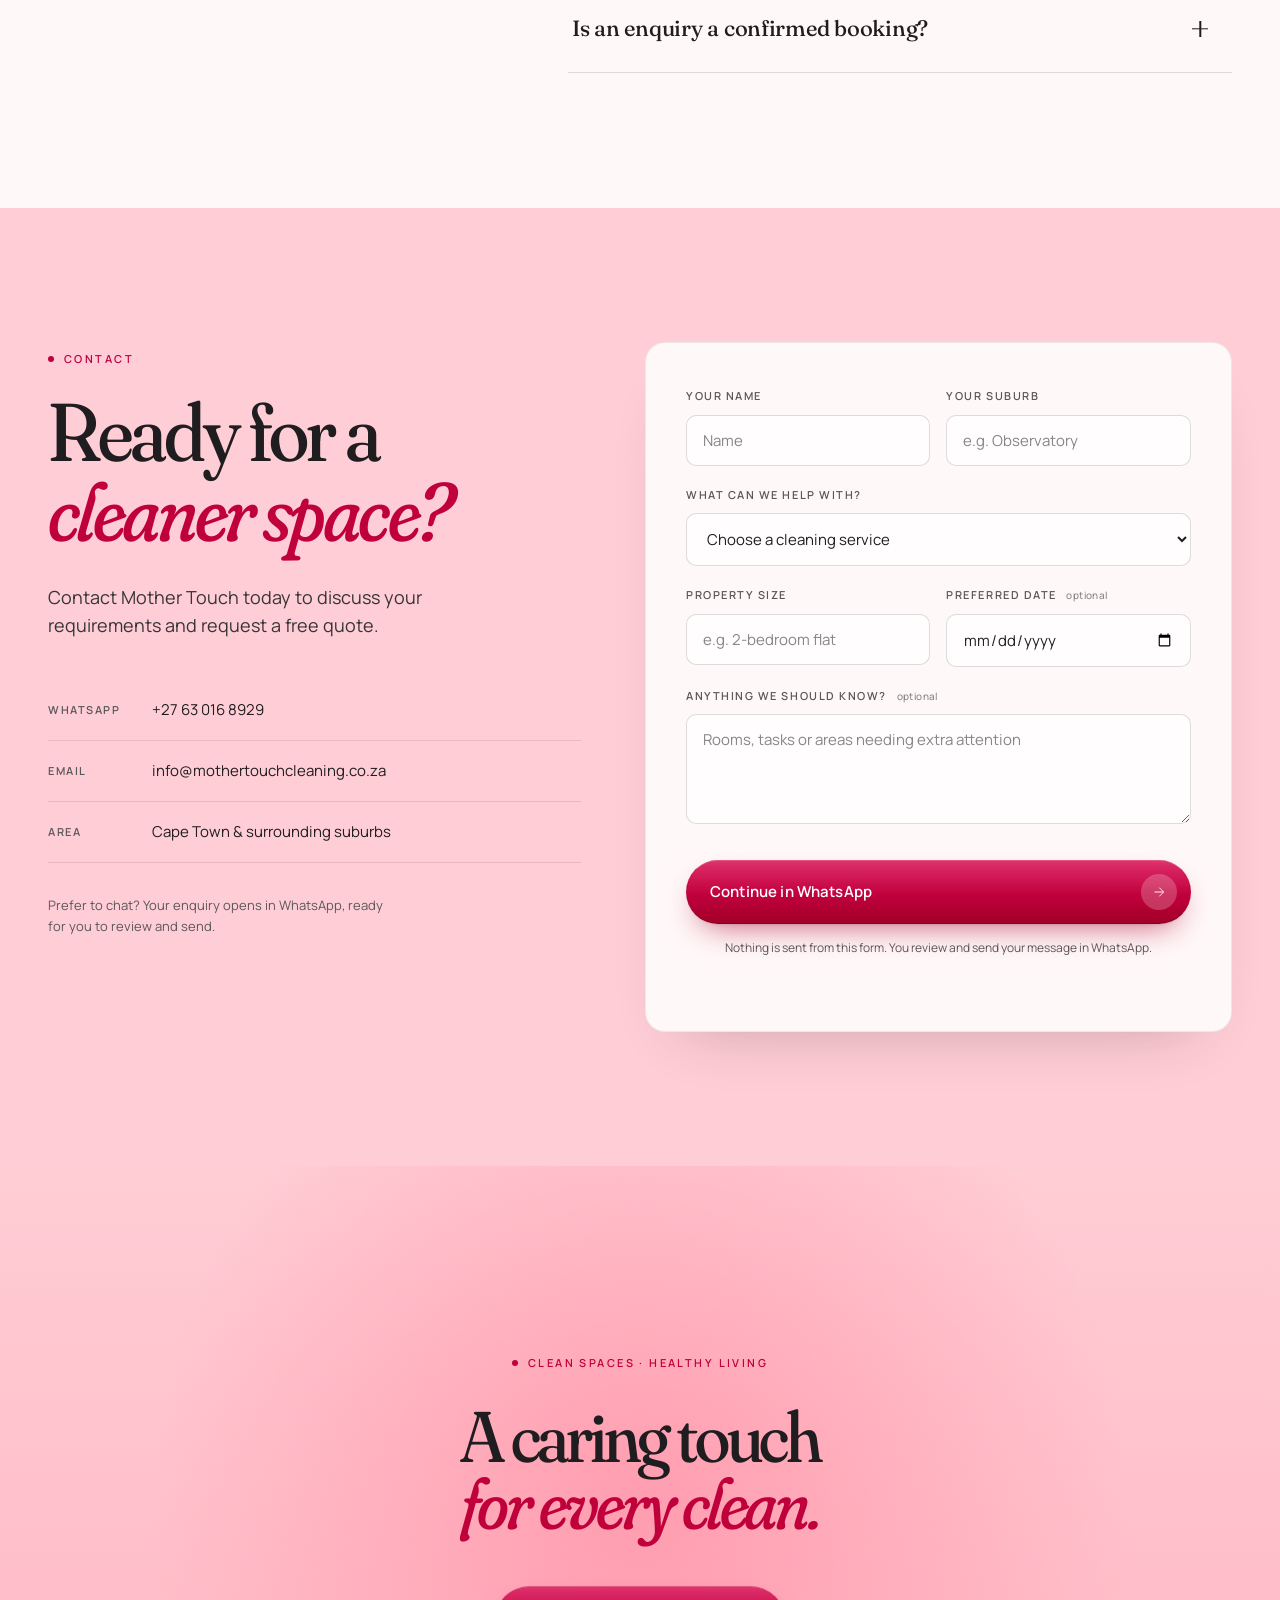
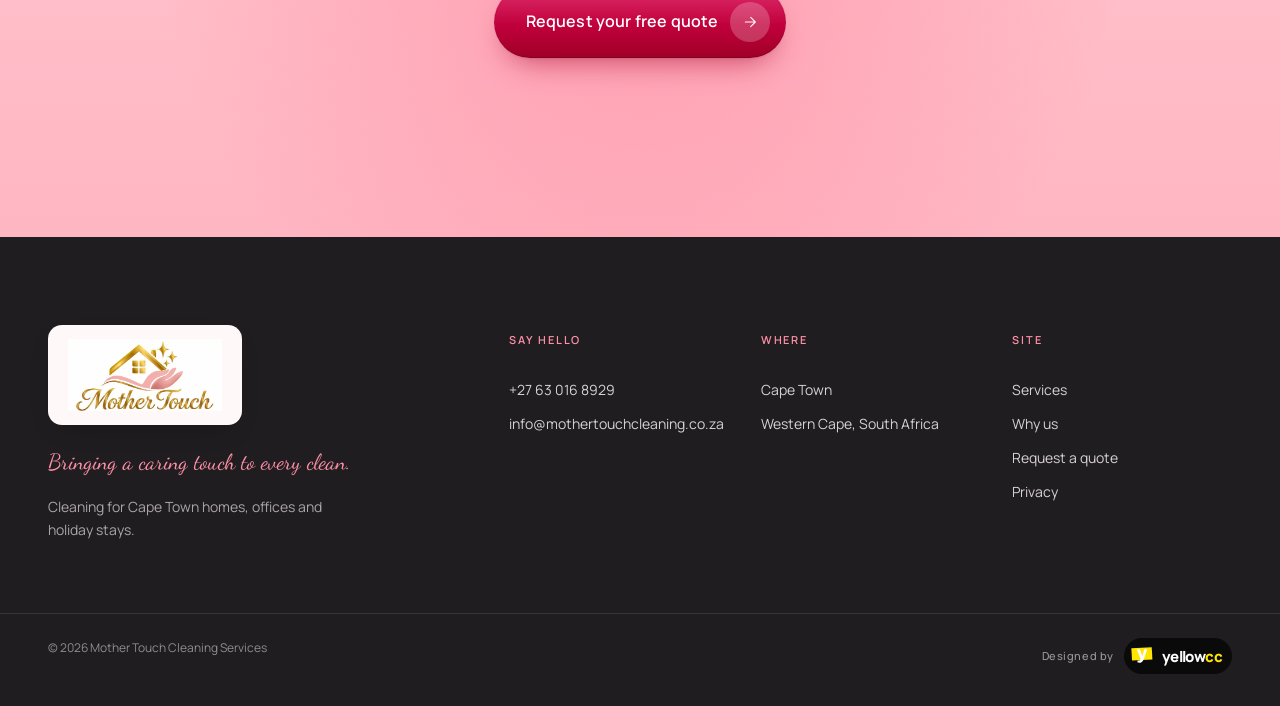
==== commit 769e0b0a: "Swap Home & domestic cleaning card image for a brighter living room Co-Authored-By: Claude Opus 4.7 " ====
--- a/index.html
+++ b/index.html
@@ -120,7 +120,7 @@
     <div class="svc-grid reveal-stagger">
       <article class="svc">
         <figure class="svc-figure">
-          <img decoding="async" src="assets/img/optimized/about-800.webp" srcset="assets/img/optimized/about-480.webp 480w, assets/img/optimized/about-800.webp 800w, assets/img/optimized/about-1200.webp 1200w" sizes="(max-width: 600px) calc(100vw - 40px), (max-width: 980px) 46vw, 560px" width="1536" height="1024" alt="A bright, light-filled living room" loading="lazy">
+          <img decoding="async" src="assets/img/optimized/svc-living-800.webp" srcset="assets/img/optimized/svc-living-480.webp 480w, assets/img/optimized/svc-living-800.webp 800w, assets/img/optimized/svc-living-1200.webp 1200w" sizes="(max-width: 600px) calc(100vw - 40px), (max-width: 980px) 46vw, 560px" width="1500" height="1000" alt="A bright living room with a green sofa, indoor plants and a wall painting" loading="lazy">
         </figure>
         <div class="svc-body">
           <h3>Home &amp; domestic cleaning</h3>
--- a/styles.css
+++ b/styles.css
@@ -170,6 +170,7 @@
   transition: transform 300ms var(--ease-out), opacity 300ms var(--ease-std);
 }
 .wordmark:hover .wordmark-img { opacity: 0.88; transform: translateY(-1px); }
+.site-header .wordmark-img { mix-blend-mode: multiply; }
 @media (max-width: 600px) {
   .wordmark-img { height: 50px; max-width: 160px; }
   .header-grid { min-height: 72px; }
@@ -1118,13 +1119,13 @@
   .hero-copy > .hero-lede-card {
     order: 2;
     margin: 0;
-    padding: 0;
-    background: none;
-    border: 0;
-    border-radius: 0;
-    box-shadow: none;
-    backdrop-filter: none;
-    -webkit-backdrop-filter: none;
+    padding: 15px 17px;
+    background: linear-gradient(135deg, rgba(255, 255, 255, 0.62), rgba(255, 248, 250, 0.38));
+    border: 1px solid rgba(255, 255, 255, 0.76);
+    border-radius: 16px;
+    box-shadow: inset 0 1px 0 rgba(255, 255, 255, 0.65), 0 8px 22px -16px rgba(107, 36, 59, 0.24);
+    backdrop-filter: blur(12px) saturate(1.15);
+    -webkit-backdrop-filter: blur(12px) saturate(1.15);
   }
   .hero-copy .lede { font-size: 15px; line-height: 1.6; max-width: 54ch; }
   .hero-copy > .cta-row { order: 3; display: grid; grid-template-columns: 1fr; gap: 10px; margin: 22px 0 24px; }
@@ -1232,6 +1233,15 @@
   .svc-link { min-height: 44px; align-self: flex-start; }
 }
 
+@supports not ((backdrop-filter: blur(12px)) or (-webkit-backdrop-filter: blur(12px))) {
+  @media (max-width: 820px) {
+    .hero-copy > .hero-lede-card { background: #fcf2f3; border-color: #fffafb; }
+  }
+}
+@media (max-width: 820px) and (prefers-reduced-transparency: reduce) {
+  .hero-copy > .hero-lede-card { background: #fcf2f3; backdrop-filter: none; -webkit-backdrop-filter: none; }
+}
+
 /* Stable typing: the original text reserves space and stays accessible. */
 .type-line::after { content: none; display: none; }
 .type-line.is-typing { color: transparent; }
@@ -1239,6 +1249,25 @@
 em.type-line .type-ink { color: var(--rose); }
 .type-ink::after { content: ''; display: inline-block; width: 0.055em; height: 0.78em; margin-left: 0.04em; background: currentColor; animation: caret 0.85s steps(1) infinite; }
 
+@media (max-width: 820px) and (prefers-reduced-motion: no-preference) {
+  .type-line.mobile-typing {
+    white-space: nowrap;
+    clip-path: inset(-0.25em max(-0.25em, calc(100% - var(--typed-width, 0px) - 0.08em)) -0.35em -0.2em);
+  }
+  .hero-copy .type-line.mobile-caret::after {
+    content: '';
+    display: block;
+    position: absolute;
+    left: var(--typed-width, 0px);
+    top: 0.1em;
+    width: 0.045em;
+    height: 0.75em;
+    margin: 0;
+    background: currentColor;
+    animation: caret 0.85s steps(1) infinite;
+  }
+}
+
 /* Content is visible without JavaScript. Only observer-managed elements animate. */
 .reveal, .reveal-tilt, .reveal-scale, .reveal-left, .reveal-right, .reveal-blur, .reveal-stagger > * {
   opacity: 1; transform: none; filter: none;
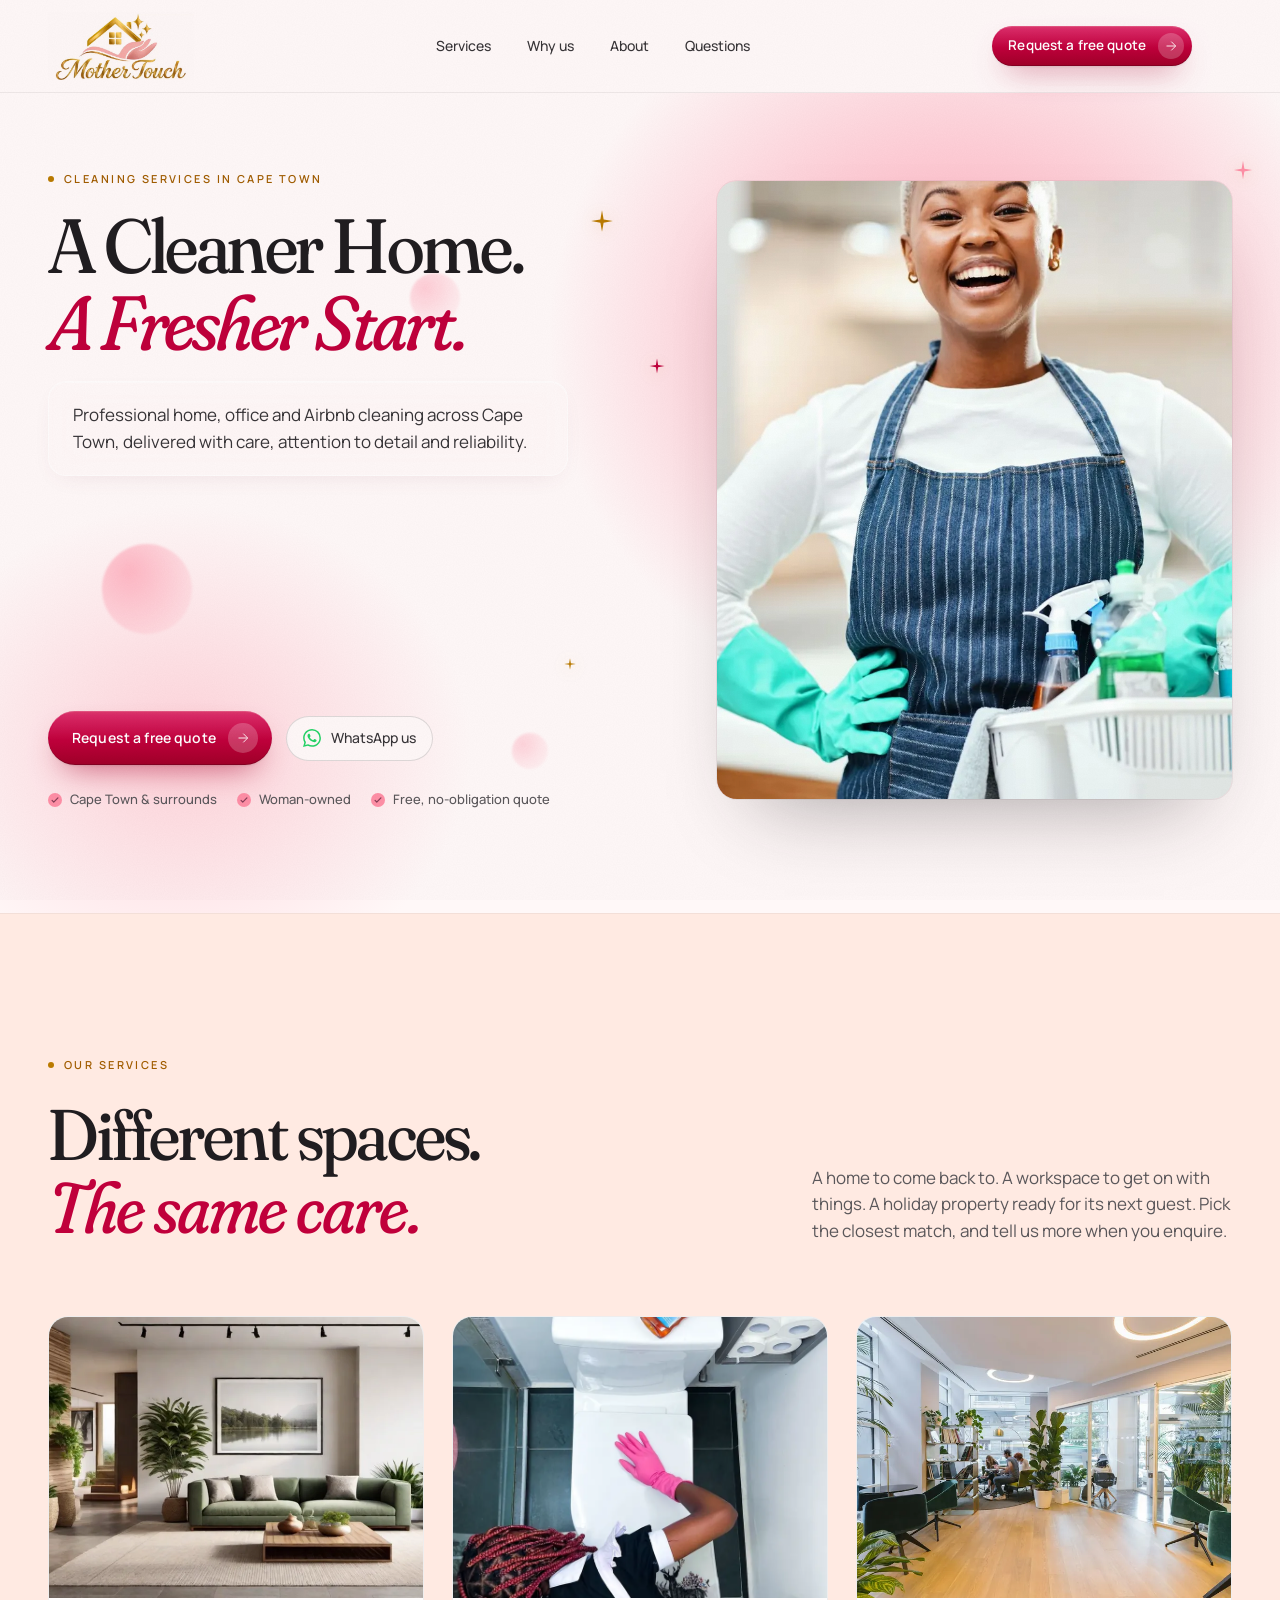
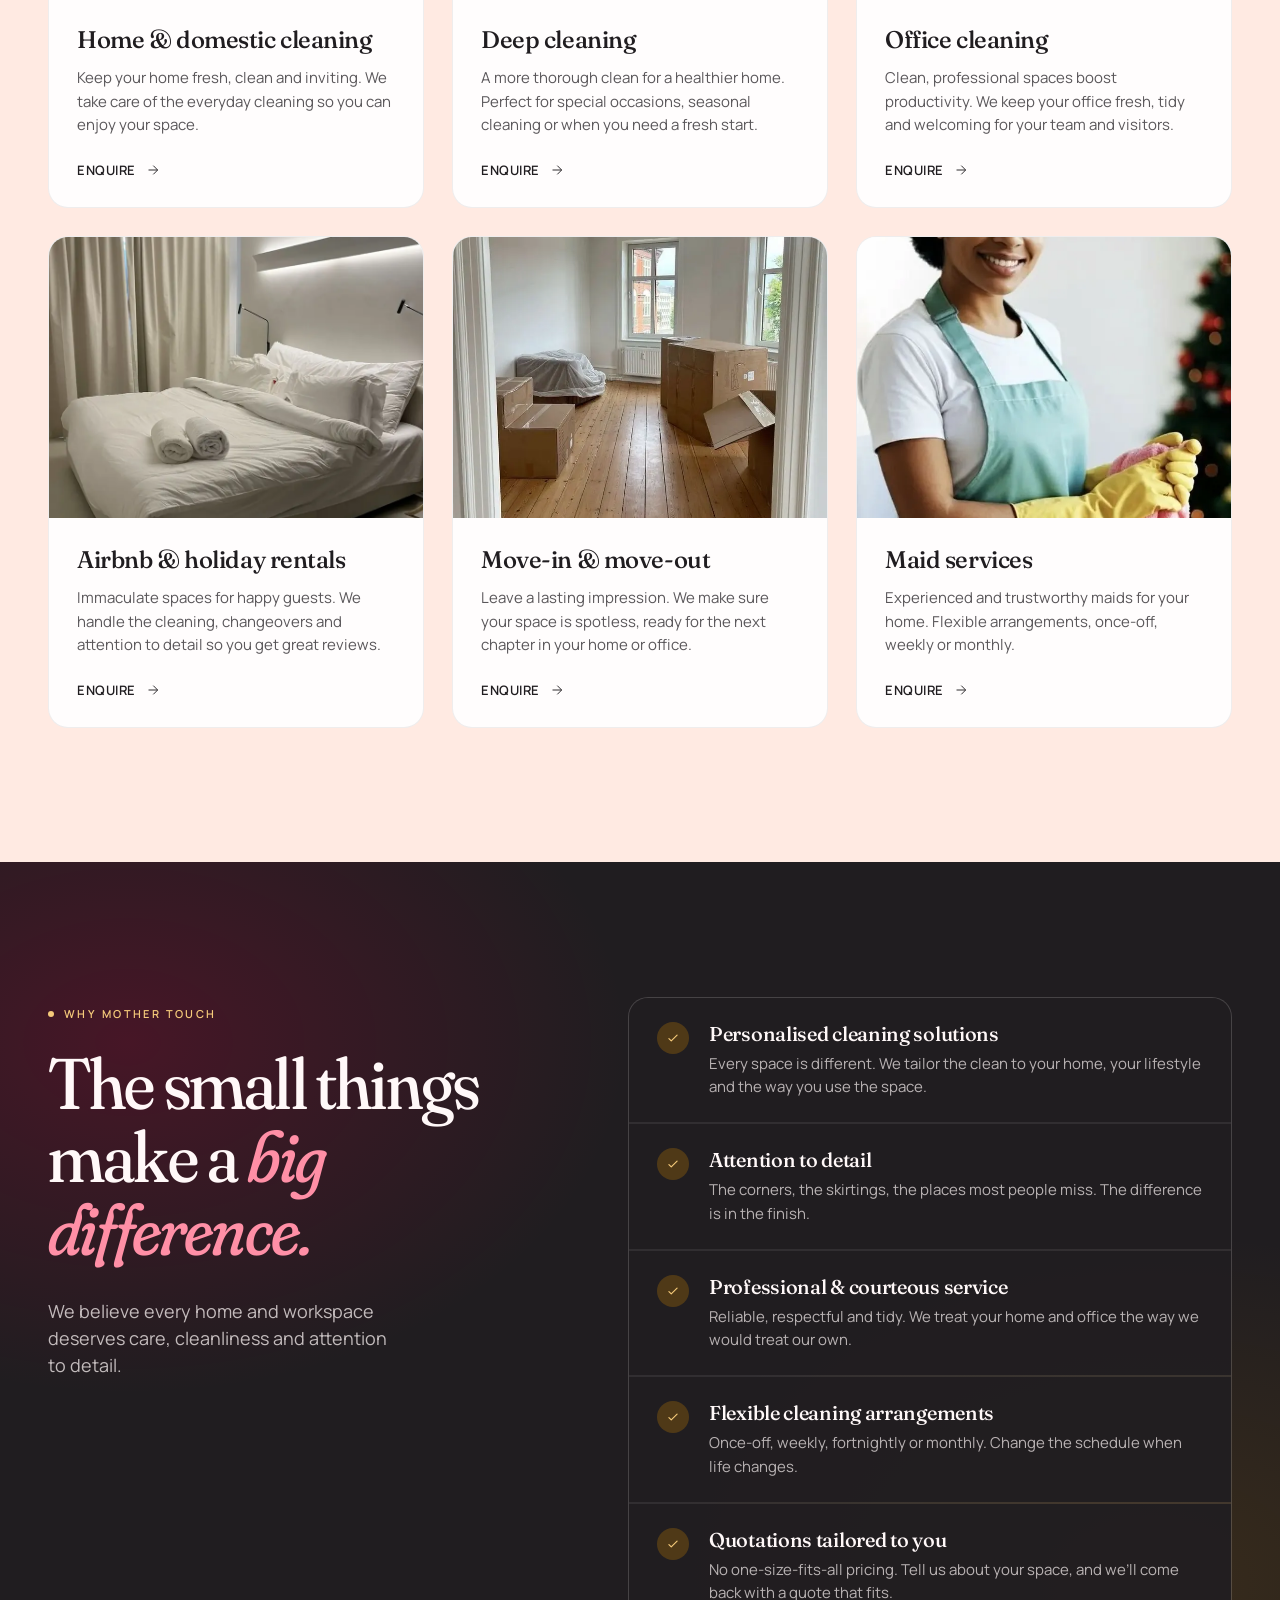
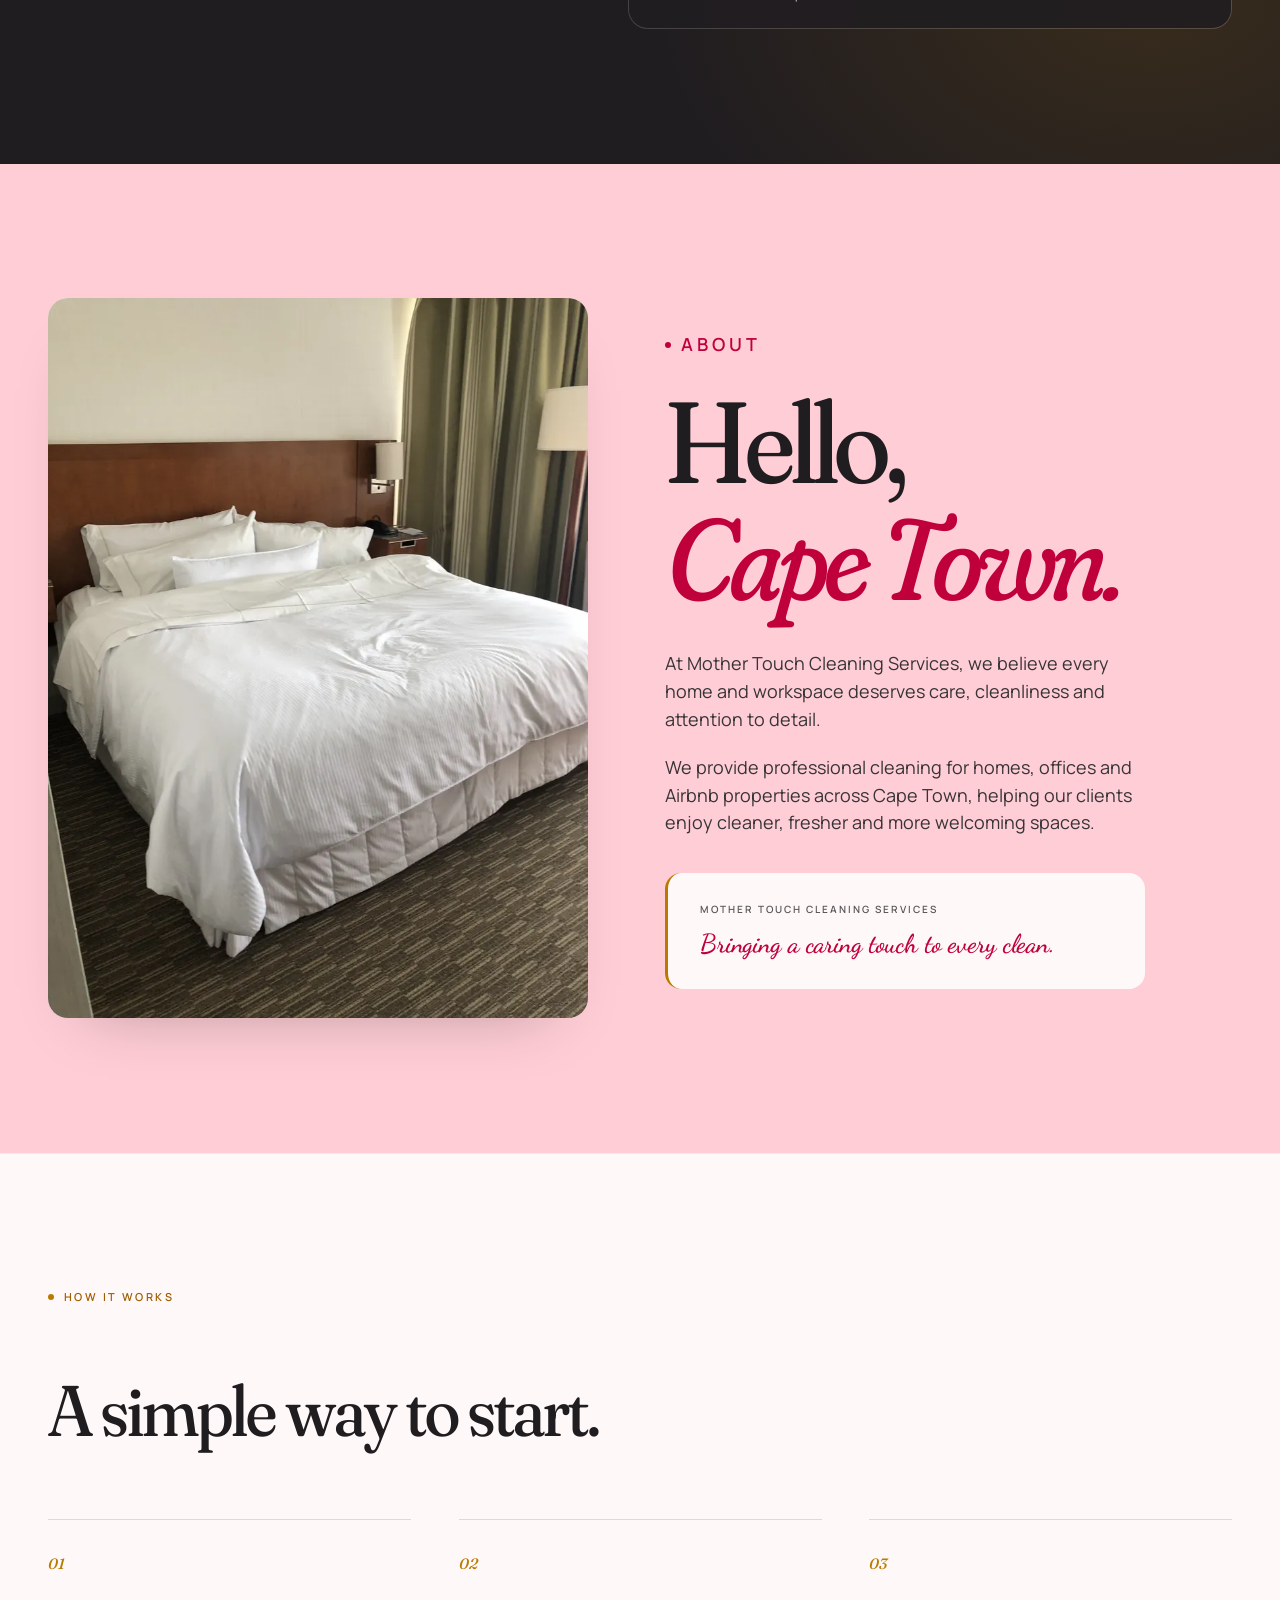
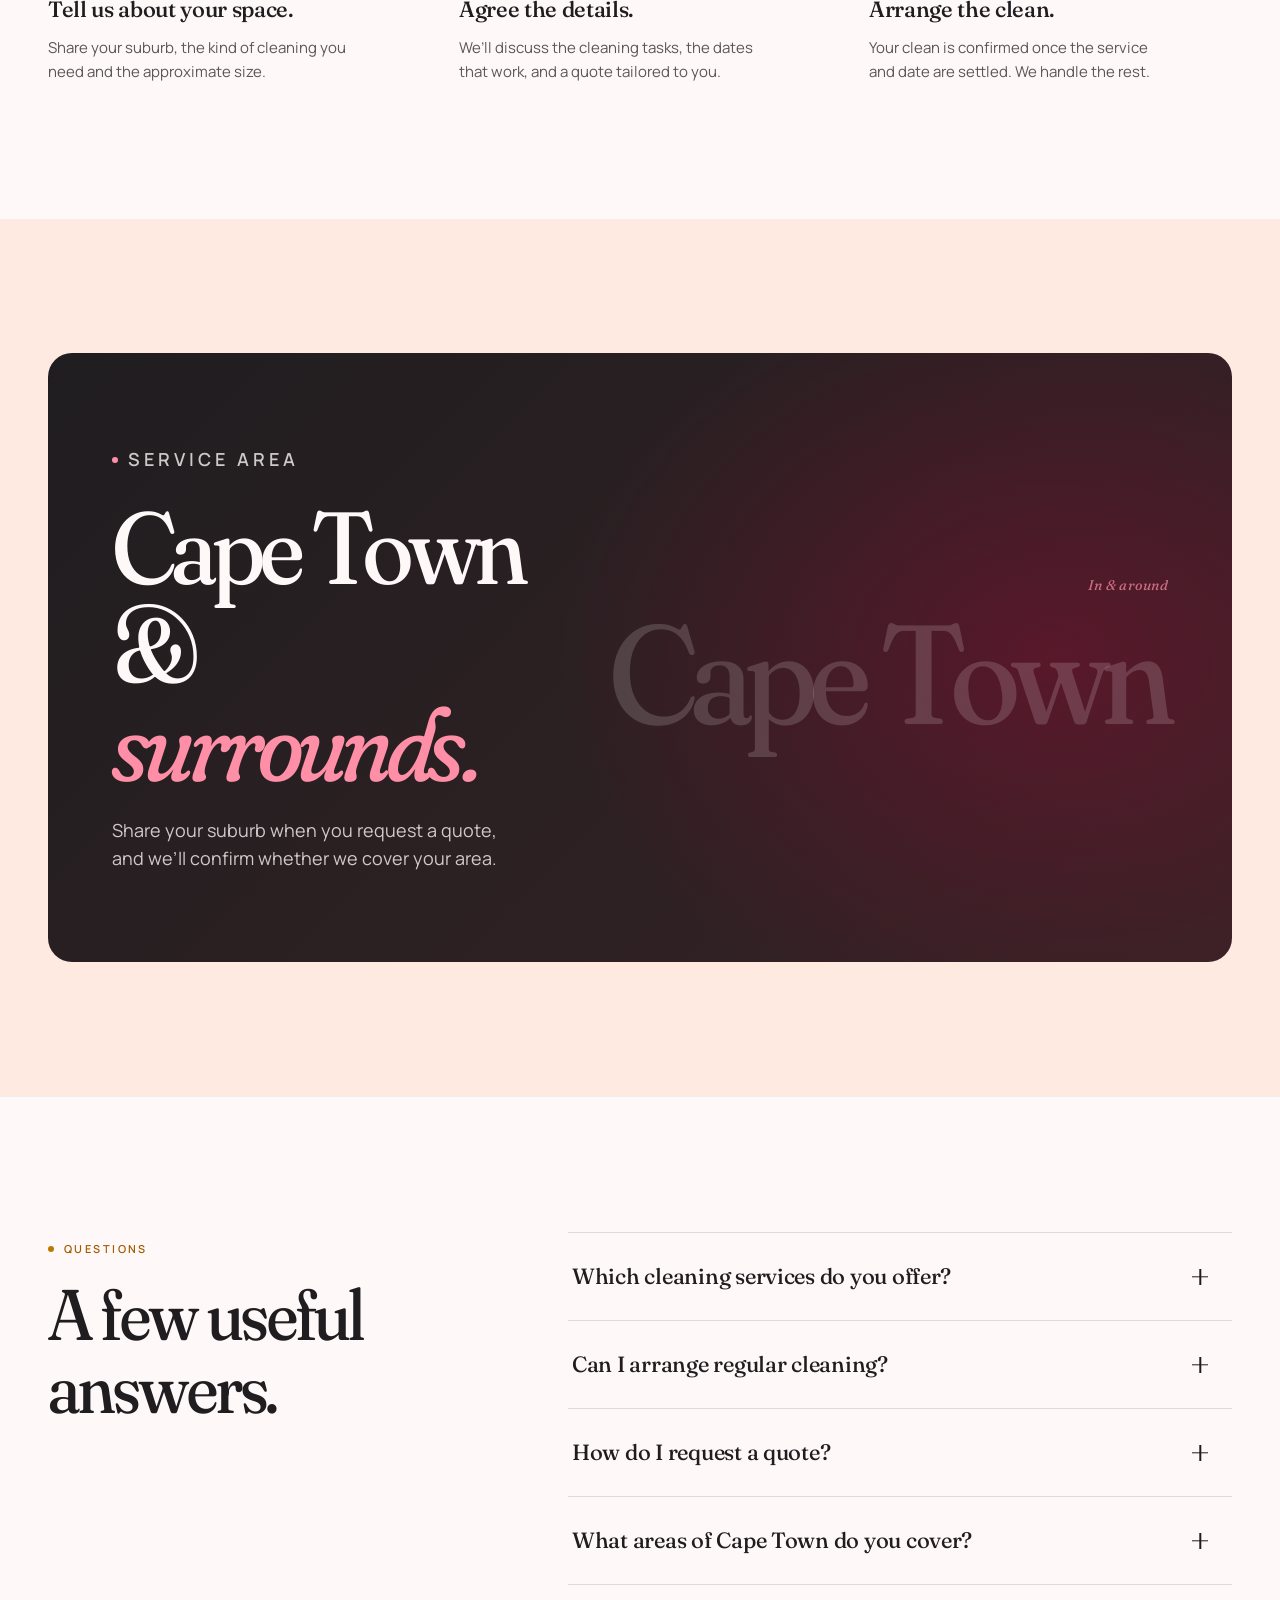
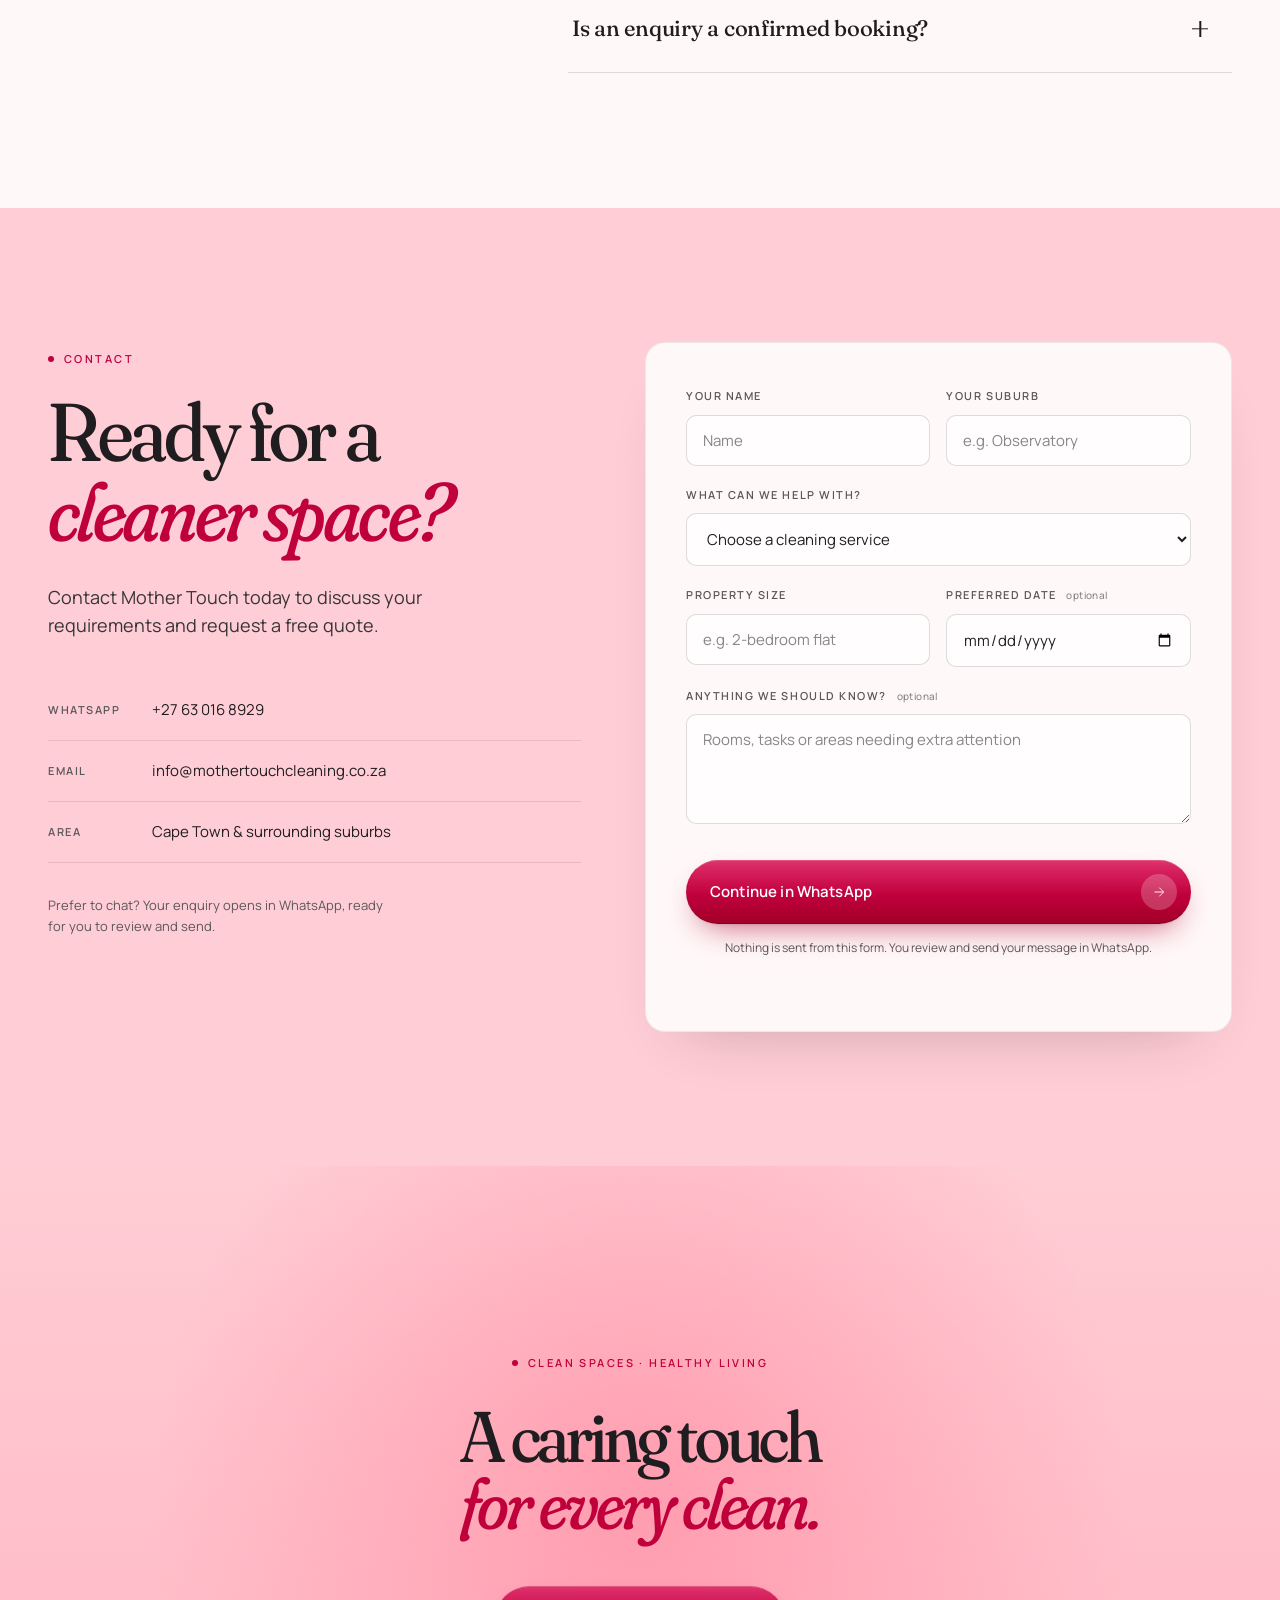
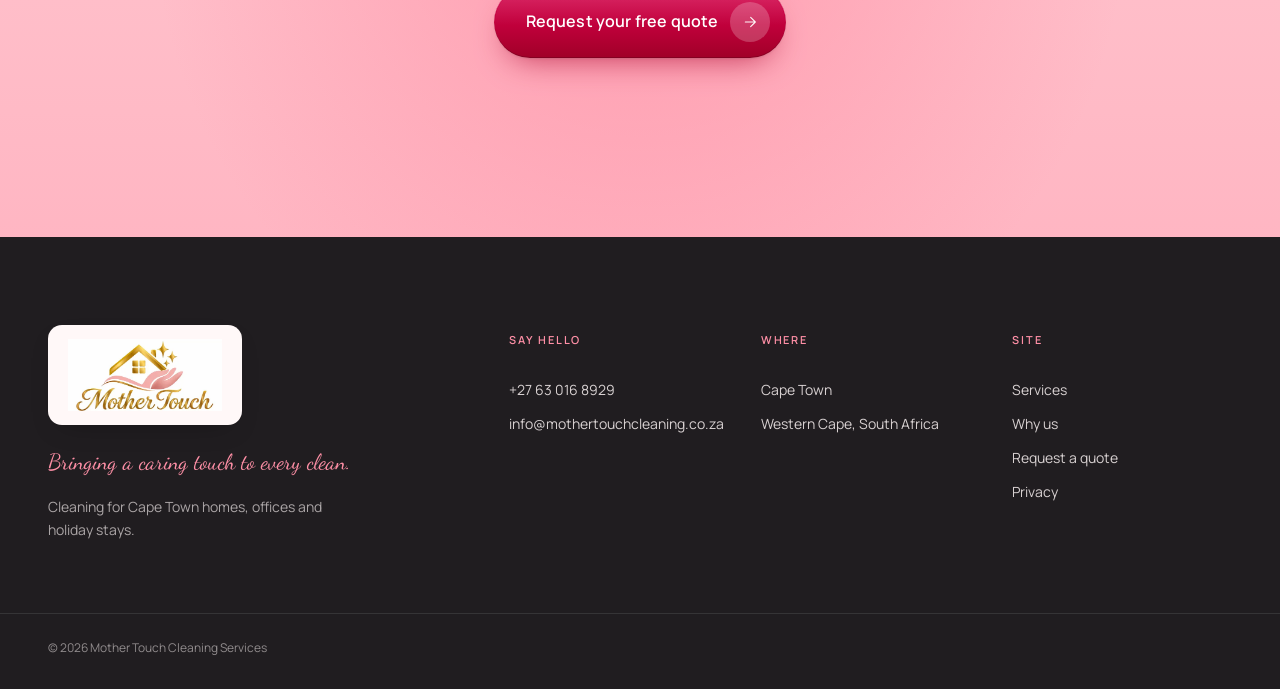
==== commit a5b9372a: "Hide YellowCC footer credit for now and stop mobile overscroll white space Co-Authored-By: Claude Op" ====
--- a/index.html
+++ b/index.html
@@ -501,6 +501,7 @@
   </div>
   <div class="rail footer-base">
     <span>&copy; <span id="year">2026</span> Mother Touch Cleaning Services</span>
+    <!-- Designed by YellowCC mark temporarily hidden; restore when ready.
     <a class="ycc-mark" href="https://yellowcc.co.za" rel="noopener" aria-label="Designed by YellowCC">
       <span class="ycc-label">Designed by</span>
       <span class="ycc-lockup">
@@ -516,6 +517,8 @@
         <span class="ycc-wordmark">yellow<span class="ycc-cc">cc</span></span>
       </span>
     </a>
+    -->
+    <span></span>
   </div>
 </footer>
 
--- a/styles.css
+++ b/styles.css
@@ -46,6 +46,8 @@
   scroll-behavior: smooth;
   scroll-padding-top: 90px;
   -webkit-text-size-adjust: 100%;
+  background: var(--porcelain);
+  overflow-x: clip;
 }
 
 body {
@@ -59,7 +61,8 @@
   -webkit-font-smoothing: antialiased;
   -moz-osx-font-smoothing: grayscale;
   text-rendering: optimizeLegibility;
-  overflow-x: hidden;
+  overflow-x: clip;
+  overscroll-behavior-y: none;
 }
 
 body::before {
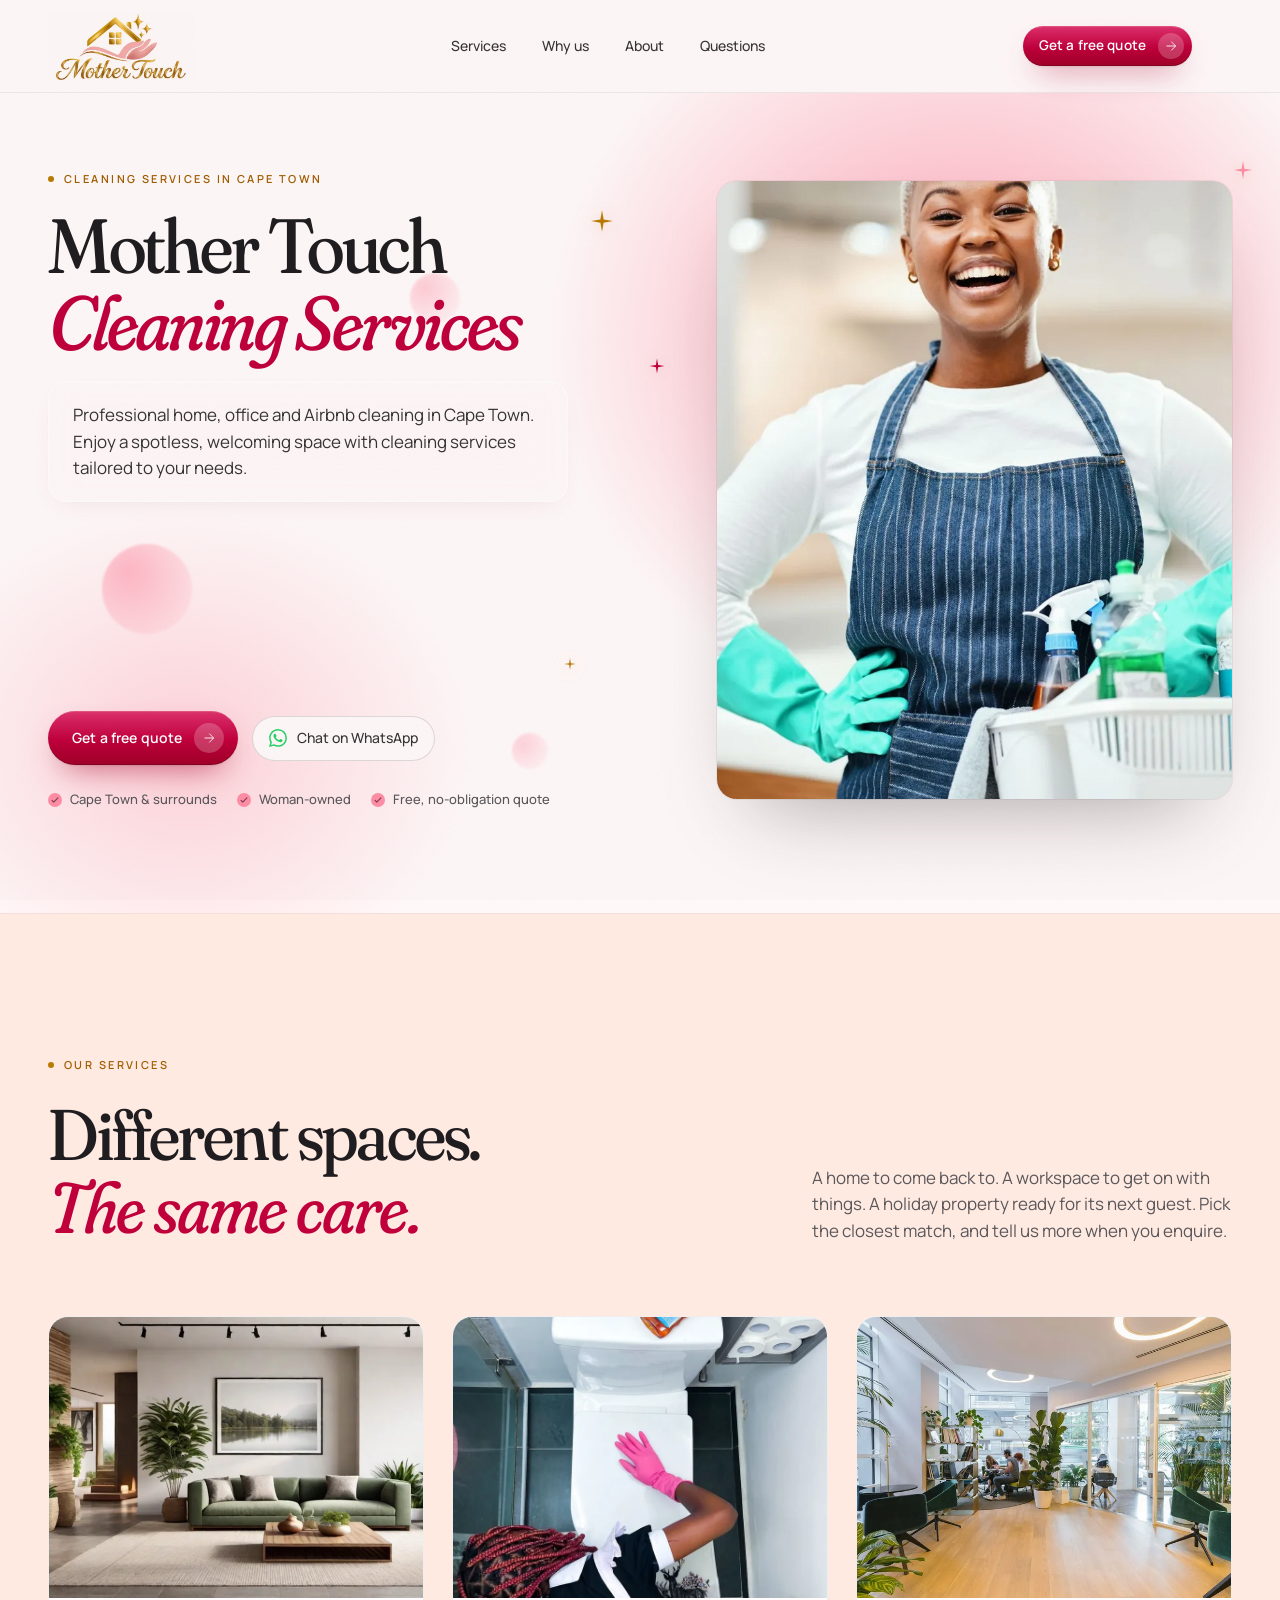
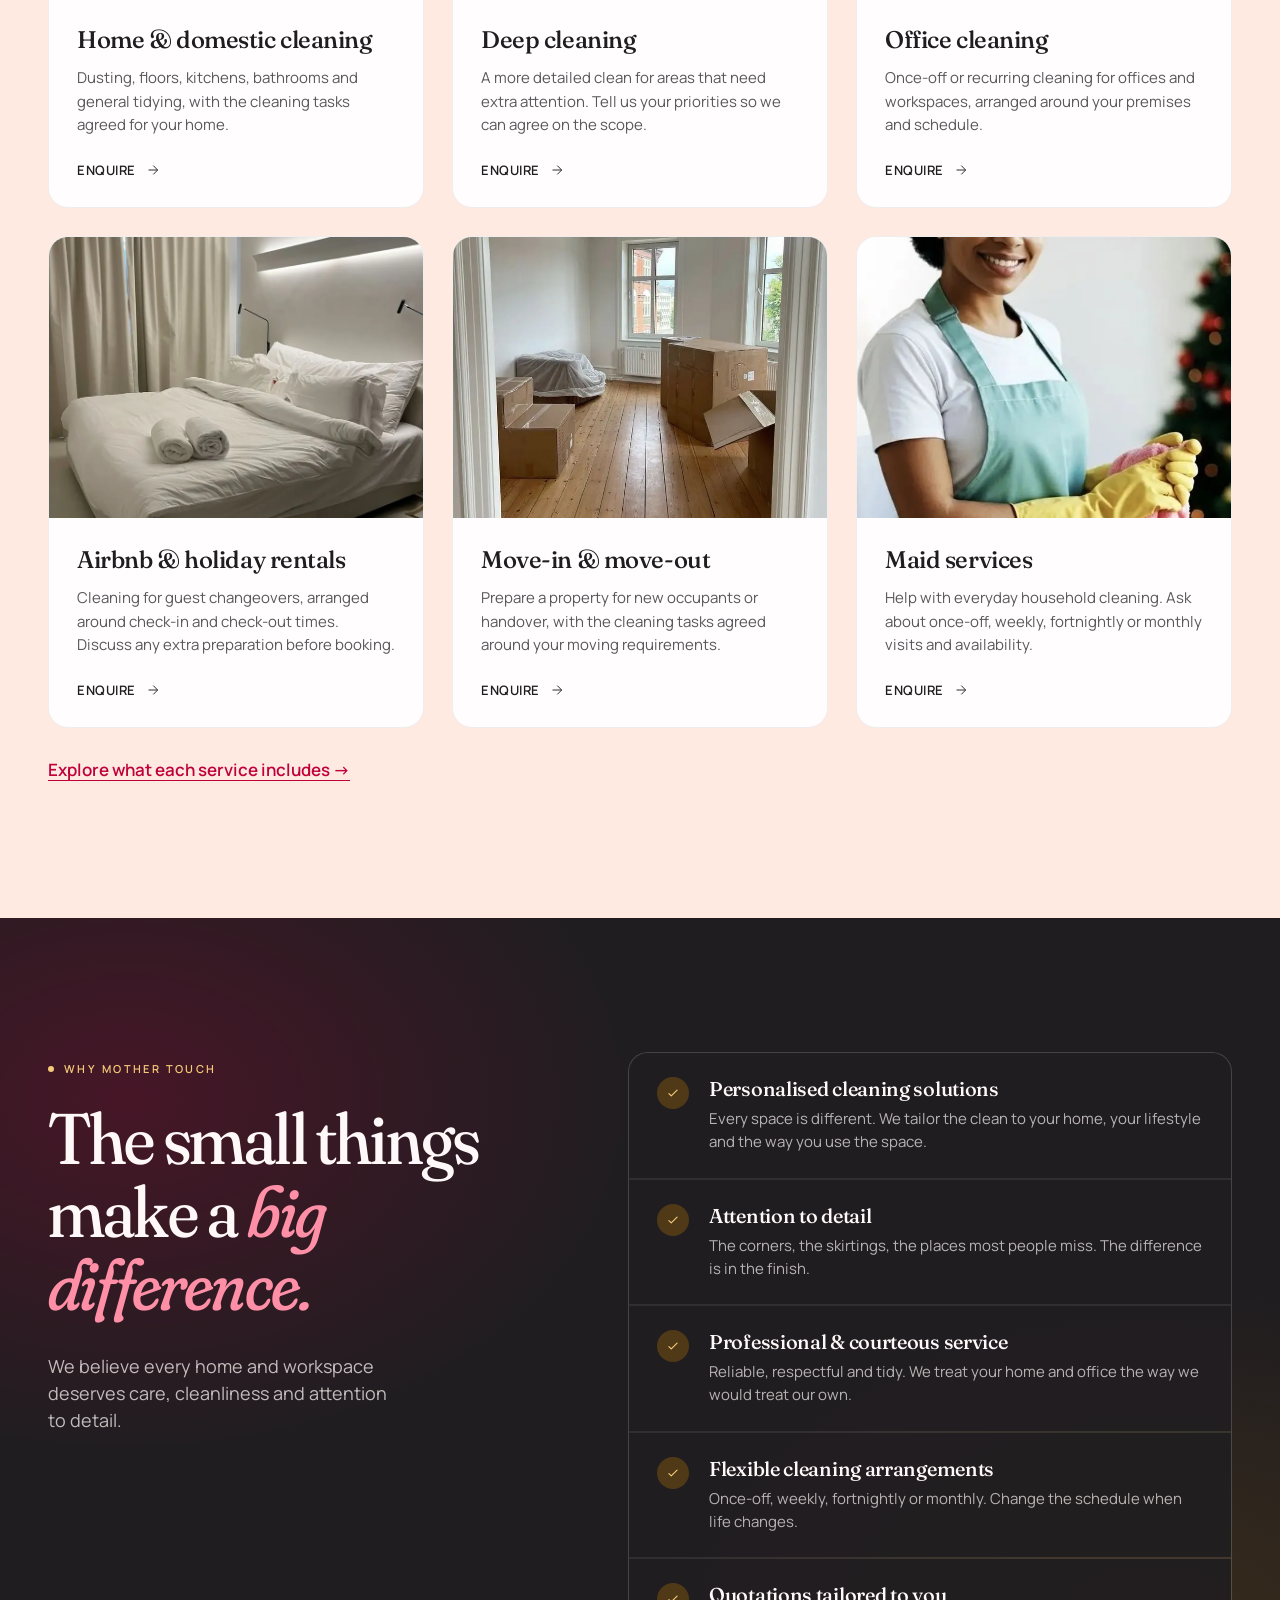
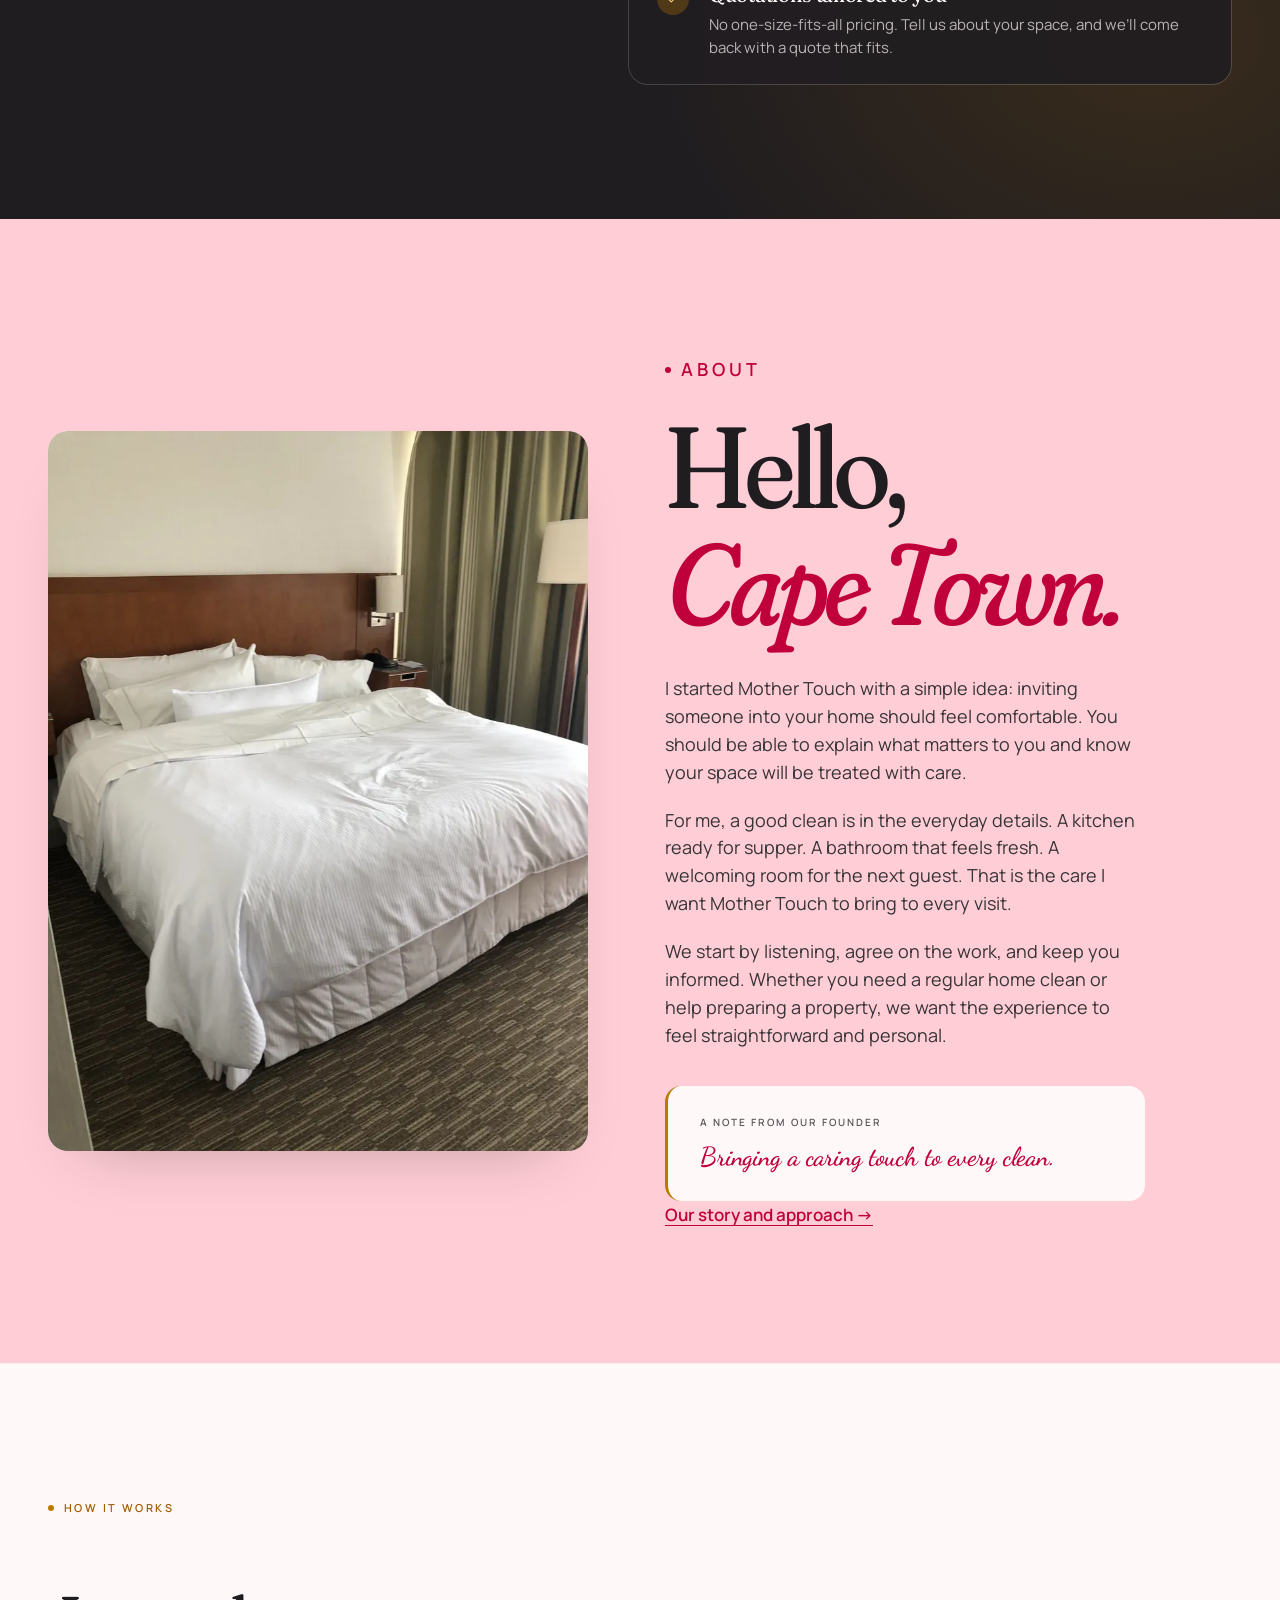
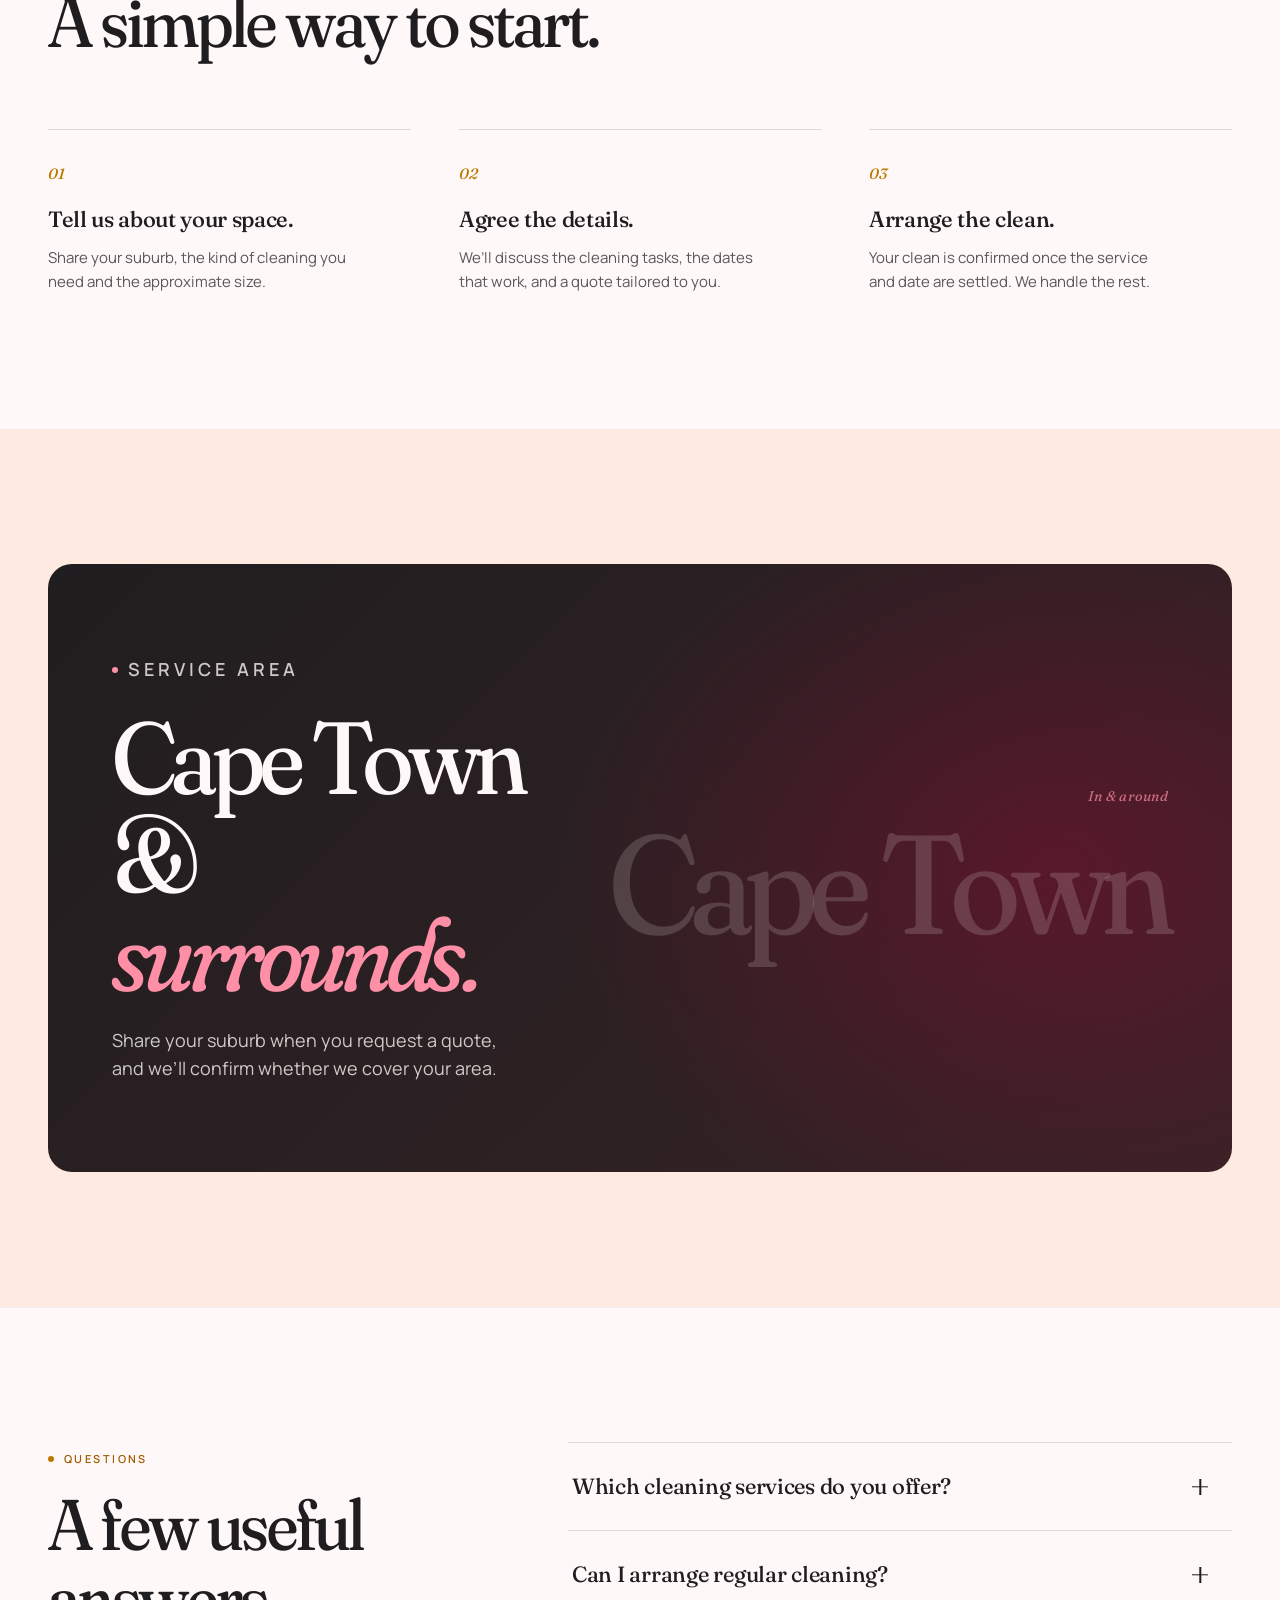
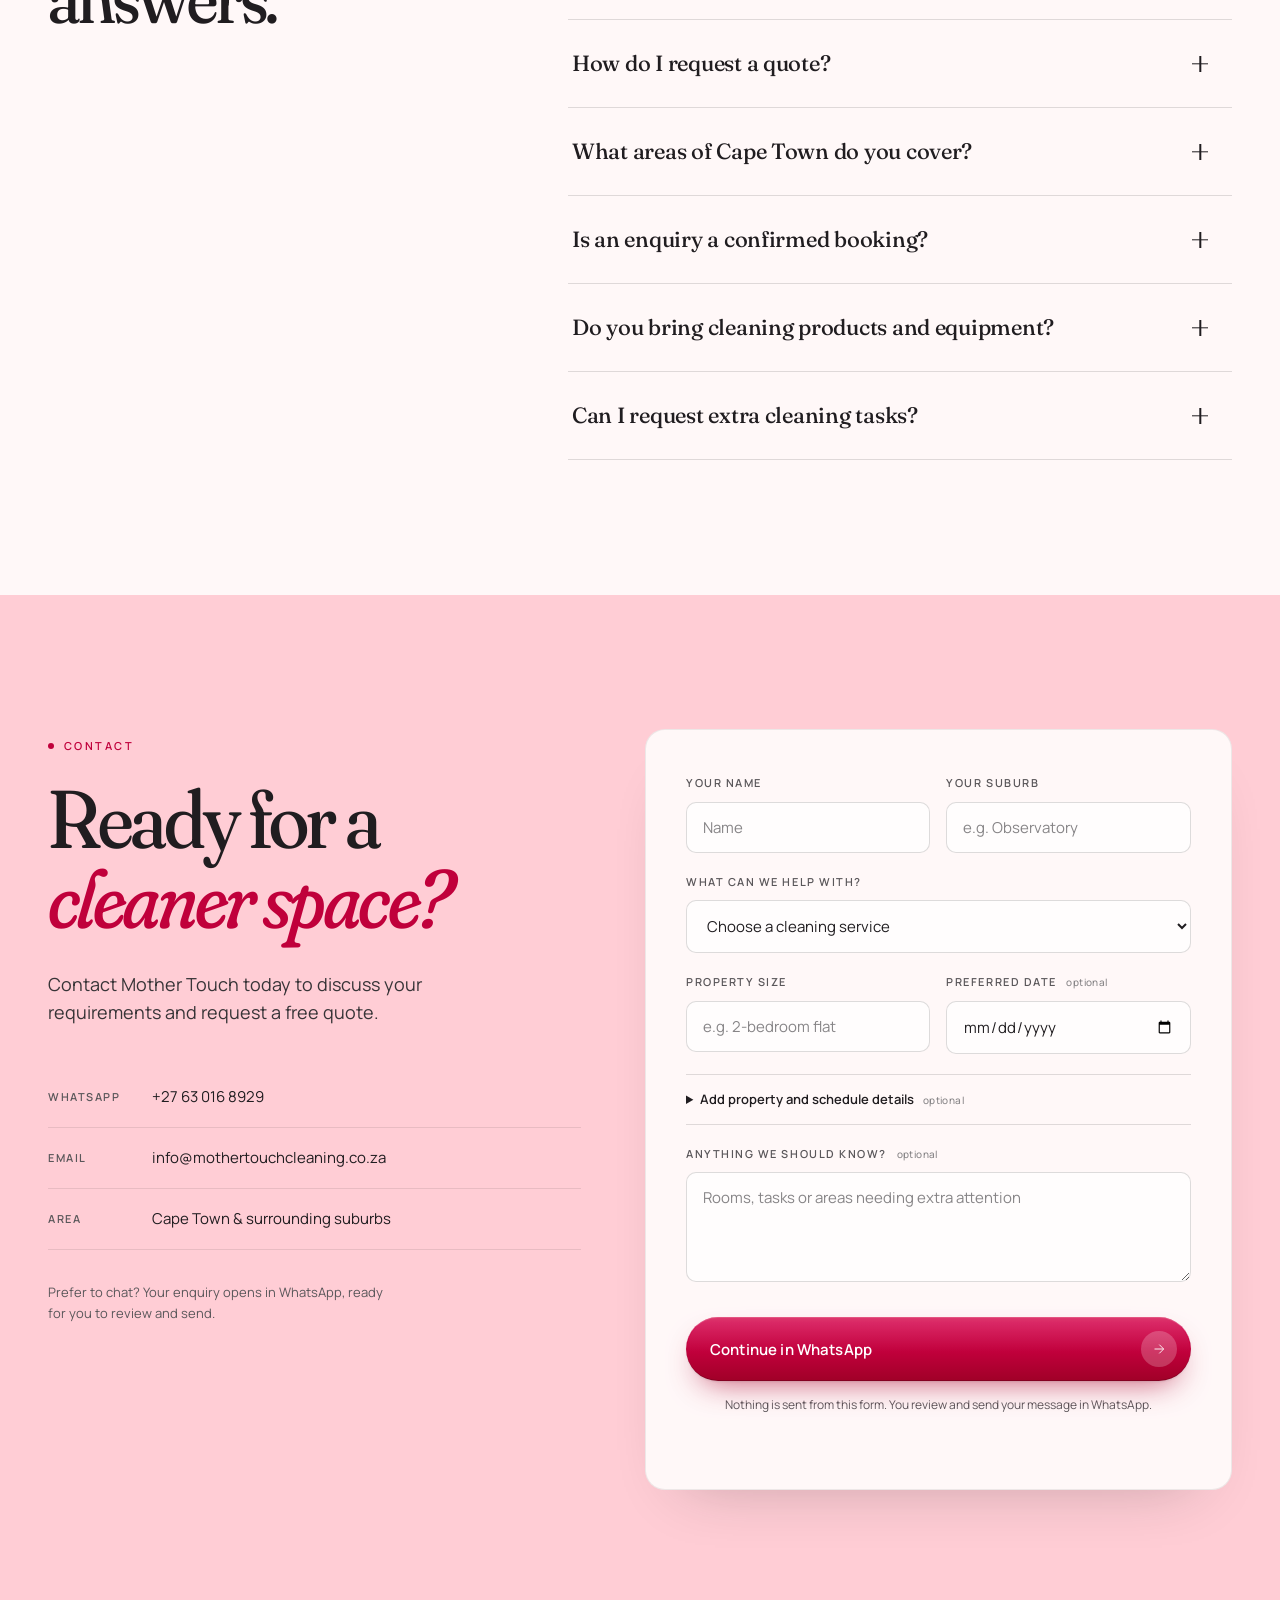
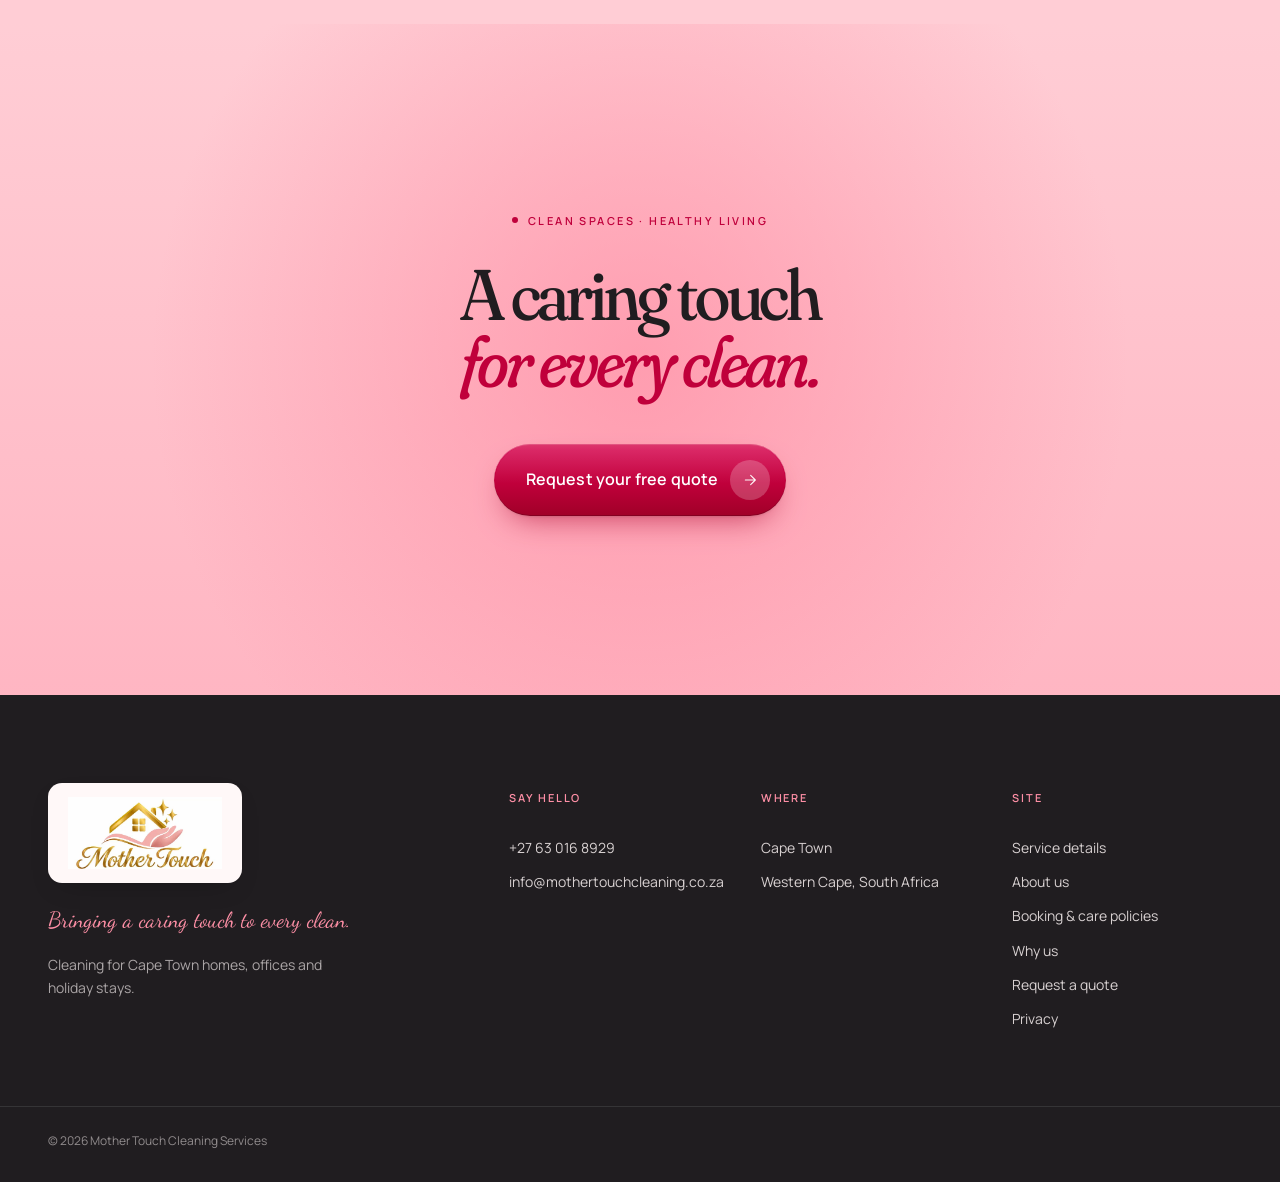
==== commit f1246b59: "Clarify cleaning services and add booking policies" ====
--- a/index.html
+++ b/index.html
@@ -3,11 +3,11 @@
 <head>
 <meta charset="utf-8">
 <meta name="viewport" content="width=device-width, initial-scale=1, viewport-fit=cover">
-<title>Cleaning Services Cape Town | Mother Touch</title>
+<title>Cleaning Services in Cape Town | Mother Touch</title>
 <meta name="description" content="Mother Touch Cleaning Services. Professional home, office and Airbnb cleaning across Cape Town. Request a free quote.">
 <meta name="theme-color" content="#FEF4F2">
 <meta property="og:title" content="Mother Touch Cleaning Services">
-<meta property="og:description" content="A cleaner home. A fresher start. Professional home, office and Airbnb cleaning across Cape Town.">
+<meta property="og:description" content="Professional home, office and Airbnb cleaning in Cape Town. Cleaning services tailored to your needs.">
 <meta property="og:type" content="website">
 <meta property="og:image" content="assets/img/og.jpg">
 <meta property="og:image:width" content="1200">
@@ -38,7 +38,7 @@
       <a href="#faq">Questions</a>
     </nav>
     <a class="pill-cta pill-cta-header" href="#contact">
-      <span>Request a free quote</span>
+      <span>Get a free quote</span>
       <span class="pill-arrow" aria-hidden="true">
         <svg viewBox="0 0 24 24" width="14" height="14" fill="none" stroke="currentColor" stroke-width="1.6" stroke-linecap="round" stroke-linejoin="round"><path d="M5 12h14M13 5l7 7-7 7"/></svg>
       </span>
@@ -74,15 +74,15 @@
       <div class="hero-copy">
         <p class="eyebrow"><span class="eyebrow-dot" aria-hidden="true"></span> Cleaning Services in Cape Town</p>
         <h1 class="display hero-h1" data-typewrite>
-          <span class="type-line" data-type="A Cleaner Home.">A Cleaner Home.</span><br>
-          <em class="type-line" data-type="A Fresher Start." data-type-delay="1200">A Fresher Start.</em>
+          <span class="type-line" data-type="Mother Touch">Mother Touch</span><br>
+          <em class="type-line" data-type="Cleaning Services" data-type-delay="900">Cleaning Services</em>
         </h1>
         <div class="hero-lede-card">
-          <p class="lede">Professional home, office and Airbnb cleaning across Cape Town, delivered with care, attention to detail and reliability.</p>
+          <p class="lede">Professional home, office and Airbnb cleaning in Cape Town. Enjoy a spotless, welcoming space with cleaning services tailored to your needs.</p>
         </div>
         <div class="cta-row">
           <a class="pill-cta" href="#contact">
-            <span>Request a free quote</span>
+            <span>Get a free quote</span>
             <span class="pill-arrow" aria-hidden="true">
               <svg viewBox="0 0 24 24" width="14" height="14" fill="none" stroke="currentColor" stroke-width="1.6" stroke-linecap="round" stroke-linejoin="round"><path d="M5 12h14M13 5l7 7-7 7"/></svg>
             </span>
@@ -91,7 +91,7 @@
             <span class="ghost-icon ghost-icon-wa" aria-hidden="true">
               <svg fill="#25D366" role="img" viewBox="0 0 24 24" xmlns="http://www.w3.org/2000/svg" width="18" height="18"><path d="M17.472 14.382c-.297-.149-1.758-.867-2.03-.967-.273-.099-.471-.148-.67.15-.197.297-.767.966-.94 1.164-.173.199-.347.223-.644.075-.297-.15-1.255-.463-2.39-1.475-.883-.788-1.48-1.761-1.653-2.059-.173-.297-.018-.458.13-.606.134-.133.298-.347.446-.52.149-.174.198-.298.298-.497.099-.198.05-.371-.025-.52-.075-.149-.669-1.612-.916-2.207-.242-.579-.487-.5-.669-.51-.173-.008-.371-.01-.57-.01-.198 0-.52.074-.792.372-.272.297-1.04 1.016-1.04 2.479 0 1.462 1.065 2.875 1.213 3.074.149.198 2.096 3.2 5.077 4.487.709.306 1.262.489 1.694.625.712.227 1.36.195 1.871.118.571-.085 1.758-.719 2.006-1.413.248-.694.248-1.289.173-1.413-.074-.124-.272-.198-.57-.347m-5.421 7.403h-.004a9.87 9.87 0 01-5.031-1.378l-.361-.214-3.741.982.998-3.648-.235-.374a9.86 9.86 0 01-1.51-5.26c.001-5.45 4.436-9.884 9.888-9.884 2.64 0 5.122 1.03 6.988 2.898a9.825 9.825 0 012.893 6.994c-.003 5.45-4.437 9.884-9.885 9.884m8.413-18.297A11.815 11.815 0 0012.05 0C5.495 0 .16 5.335.157 11.892c0 2.096.547 4.142 1.588 5.945L.057 24l6.305-1.654a11.882 11.882 0 005.683 1.448h.005c6.554 0 11.89-5.335 11.893-11.893a11.821 11.821 0 00-3.48-8.413Z"/></svg>
             </span>
-            WhatsApp us
+            Chat on WhatsApp
           </a>
         </div>
         <ul class="hero-marks">
@@ -124,7 +124,7 @@
         </figure>
         <div class="svc-body">
           <h3>Home &amp; domestic cleaning</h3>
-          <p>Keep your home fresh, clean and inviting. We take care of the everyday cleaning so you can enjoy your space.</p>
+          <p>Dusting, floors, kitchens, bathrooms and general tidying, with the cleaning tasks agreed for your home.</p>
           <a href="#contact" data-service="Home and domestic cleaning" class="svc-link">
             <span>Enquire</span>
             <span class="svc-arrow" aria-hidden="true">
@@ -140,7 +140,7 @@
         </figure>
         <div class="svc-body">
           <h3>Deep cleaning</h3>
-          <p>A more thorough clean for a healthier home. Perfect for special occasions, seasonal cleaning or when you need a fresh start.</p>
+          <p>A more detailed clean for areas that need extra attention. Tell us your priorities so we can agree on the scope.</p>
           <a href="#contact" data-service="Deep cleaning" class="svc-link">
             <span>Enquire</span>
             <span class="svc-arrow" aria-hidden="true">
@@ -156,7 +156,7 @@
         </figure>
         <div class="svc-body">
           <h3>Office cleaning</h3>
-          <p>Clean, professional spaces boost productivity. We keep your office fresh, tidy and welcoming for your team and visitors.</p>
+          <p>Once-off or recurring cleaning for offices and workspaces, arranged around your premises and schedule.</p>
           <a href="#contact" data-service="Office cleaning" class="svc-link">
             <span>Enquire</span>
             <span class="svc-arrow" aria-hidden="true">
@@ -172,7 +172,7 @@
         </figure>
         <div class="svc-body">
           <h3>Airbnb &amp; holiday rentals</h3>
-          <p>Immaculate spaces for happy guests. We handle the cleaning, changeovers and attention to detail so you get great reviews.</p>
+          <p>Cleaning for guest changeovers, arranged around check-in and check-out times. Discuss any extra preparation before booking.</p>
           <a href="#contact" data-service="Airbnb and holiday rental cleaning" class="svc-link">
             <span>Enquire</span>
             <span class="svc-arrow" aria-hidden="true">
@@ -188,7 +188,7 @@
         </figure>
         <div class="svc-body">
           <h3>Move-in &amp; move-out</h3>
-          <p>Leave a lasting impression. We make sure your space is spotless, ready for the next chapter in your home or office.</p>
+          <p>Prepare a property for new occupants or handover, with the cleaning tasks agreed around your moving requirements.</p>
           <a href="#contact" data-service="Move-in and move-out cleaning" class="svc-link">
             <span>Enquire</span>
             <span class="svc-arrow" aria-hidden="true">
@@ -204,7 +204,7 @@
         </figure>
         <div class="svc-body">
           <h3>Maid services</h3>
-          <p>Experienced and trustworthy maids for your home. Flexible arrangements, once-off, weekly or monthly.</p>
+          <p>Help with everyday household cleaning. Ask about once-off, weekly, fortnightly or monthly visits and availability.</p>
           <a href="#contact" data-service="Maid services" class="svc-link">
             <span>Enquire</span>
             <span class="svc-arrow" aria-hidden="true">
@@ -214,6 +214,7 @@
         </div>
       </article>
     </div>
+    <p class="section-more"><a class="text-link" href="services.html">Explore what each service includes &rarr;</a></p>
   </div>
 </section>
 
@@ -285,12 +286,15 @@
       <div class="about-copy reveal-right">
         <p class="eyebrow"><span class="eyebrow-dot" aria-hidden="true"></span> About</p>
         <h2 class="display about-h2">Hello,<br><em>Cape&nbsp;Town.</em></h2>
-        <p>At Mother Touch Cleaning Services, we believe every home and workspace deserves care, cleanliness and attention to detail.</p>
-        <p>We provide professional cleaning for homes, offices and Airbnb properties across Cape Town, helping our clients enjoy cleaner, fresher and more welcoming spaces.</p>
+        <!-- Owner-review sample: replace this first-person introduction with the founder's approved story before publication. -->
+        <p>I started Mother Touch with a simple idea: inviting someone into your home should feel comfortable. You should be able to explain what matters to you and know your space will be treated with care.</p>
+        <p>For me, a good clean is in the everyday details. A kitchen ready for supper. A bathroom that feels fresh. A welcoming room for the next guest. That is the care I want Mother Touch to bring to every visit.</p>
+        <p>We start by listening, agree on the work, and keep you informed. Whether you need a regular home clean or help preparing a property, we want the experience to feel straightforward and personal.</p>
         <blockquote class="about-quote">
-          <span class="aq-label">Mother Touch Cleaning Services</span>
+          <span class="aq-label">A note from our founder</span>
           <em class="aq-line">Bringing a caring touch to every clean.</em>
         </blockquote>
+        <a class="text-link" href="about.html">Our story and approach &rarr;</a>
       </div>
     </div>
   </div>
@@ -376,6 +380,18 @@
             <p>No. The clean is confirmed with Mother Touch once the service, scope and date are agreed.</p>
           </div>
         </details>
+        <details>
+          <summary><span>Do you bring cleaning products and equipment?</span><span class="faq-plus" aria-hidden="true"></span></summary>
+          <div class="faq-body">
+            <p>Tell us whether you need products and equipment supplied, or plan to provide your own. We&rsquo;ll confirm what is included when discussing your quote.</p>
+          </div>
+        </details>
+        <details>
+          <summary><span>Can I request extra cleaning tasks?</span><span class="faq-plus" aria-hidden="true"></span></summary>
+          <div class="faq-body">
+            <p>Yes, mention any extra tasks or areas needing special attention in your enquiry. We&rsquo;ll confirm what can be included before you book.</p>
+          </div>
+        </details>
       </div>
     </div>
   </div>
@@ -429,6 +445,34 @@
             <input type="date" name="date">
           </label>
         </div>
+        <details class="quote-options">
+          <summary>Add property and schedule details <span class="opt">optional</span></summary>
+          <div class="field-row">
+            <label>
+              <span class="field-label">Property type</span>
+              <select name="property_type">
+                <option value="">Choose if helpful</option>
+                <option>House</option><option>Flat or apartment</option><option>Office or workspace</option><option>Holiday rental</option><option>Other</option>
+              </select>
+            </label>
+            <label>
+              <span class="field-label">How often?</span>
+              <select name="frequency">
+                <option value="">Not sure yet</option>
+                <option>Once-off</option><option>Weekly</option><option>Fortnightly</option><option>Monthly</option><option>Between guest stays</option>
+              </select>
+            </label>
+          </div>
+          <label>
+            <span class="field-label">Cleaning products and equipment</span>
+            <select name="supplies">
+              <option value="">Please advise</option>
+              <option>I need products and equipment supplied</option>
+              <option>I will provide products and equipment</option>
+              <option>I have some supplies; let&rsquo;s discuss</option>
+            </select>
+          </label>
+        </details>
         <label>
           <span class="field-label">Anything we should know? <span class="opt">optional</span></span>
           <textarea name="notes" rows="3" maxlength="1500" placeholder="Rooms, tasks or areas needing extra attention"></textarea>
@@ -492,7 +536,9 @@
       </div>
       <div>
         <p class="label">Site</p>
-        <a href="#services">Services</a>
+        <a href="services.html">Service details</a>
+        <a href="about.html">About us</a>
+        <a href="policies.html">Booking &amp; care policies</a>
         <a href="#why">Why us</a>
         <a href="#contact">Request a quote</a>
         <button class="link-btn" id="privacy-open">Privacy</button>
--- a/styles.css
+++ b/styles.css
@@ -824,6 +824,11 @@
 #form-status { margin-top: 10px; font-size: 13px; text-align: center; min-height: 20px; }
 #form-status.error { color: var(--rose-deep); }
 #form-status.success { color: var(--gold-deep); }
+.quote-options { margin: 20px 0; border-top: 1px solid var(--rule); border-bottom: 1px solid var(--rule); }
+.quote-options summary { cursor: pointer; padding: 14px 0; font-size: 13px; font-weight: 600; line-height: 1.6; }
+.quote-options[open] > .field-row { margin-top: 8px; }
+.quote-options > label { margin-bottom: 20px; }
+#form-status a { text-decoration: underline; text-underline-offset: 3px; }
 
 @media (max-width: 860px) {
   .contact-grid { grid-template-columns: 1fr; }
@@ -1285,3 +1290,36 @@
   .motion-ready { transition-duration: 500ms, 650ms; }
   .motion-ready.reveal-tilt:not(.in) { transform: perspective(900px) translate3d(0, 22px, 0) rotateX(5deg); }
 }
+
+/* Shared content pages retain the homepage branding. */
+.text-link { color: var(--rose); text-decoration: underline; text-underline-offset: 4px; font-weight: 600; }
+.section-more { margin-top: 28px; }
+.page-hero { background: var(--porcelain); }
+.page-hero h1 em, .story-aside .big-quote, .svc-detail-head .big-num { color: var(--rose); }
+.story, .svc-detail-list { background: var(--cream); }
+.story-aside { top: 110px; }
+.story-body > .eyebrow { margin-bottom: 20px; }
+.story-body > .eyebrow + h2 { margin-top: 0; }
+.svc-detail { border-color: var(--rule); scroll-margin-top: 100px; }
+.svc-detail-head { top: 110px; }
+.svc-detail-body li { border-color: var(--rule); }
+.svc-detail-body li::before { background: var(--rose); }
+.svc-detail-card { border-color: var(--rule); }
+.svc-detail-card p { font-size: 15px; line-height: 1.7; }
+.booking-policies { padding: var(--section-y) 0; background: var(--cream); }
+.policy-layout { display: grid; grid-template-columns: minmax(180px, 0.6fr) minmax(0, 1.4fr); gap: clamp(32px, 7vw, 100px); }
+.policy-nav { display: flex; flex-direction: column; align-items: flex-start; gap: 14px; position: sticky; top: 110px; align-self: start; }
+.policy-nav a { color: var(--rose); font-size: 15px; text-decoration: underline; text-underline-offset: 4px; padding: 5px 0; }
+.policy-section { padding: 32px 0; border-top: 1px solid var(--rule); scroll-margin-top: 100px; }
+.policy-section:first-child { padding-top: 0; border-top: 0; }
+.policy-section h2 { font-family: var(--display); font-weight: 500; font-size: clamp(28px, 3vw, 42px); line-height: 1.15; margin-bottom: 18px; }
+.policy-section p, .policy-contact { line-height: 1.75; color: var(--ink-80); }
+.policy-contact { padding-top: 24px; overflow-wrap: anywhere; }
+.policy-rights { margin-top: 24px; font-size: 14px; color: var(--ink-60); }
+@media (max-width: 820px) {
+  .policy-layout { grid-template-columns: 1fr; gap: 36px; }
+  .policy-nav { position: static; gap: 6px; }
+  .policy-nav a { min-height: 44px; display: flex; align-items: center; }
+  .policy-section p, .policy-contact { font-size: 16px; }
+  .story-aside, .svc-detail-head { position: static; }
+}
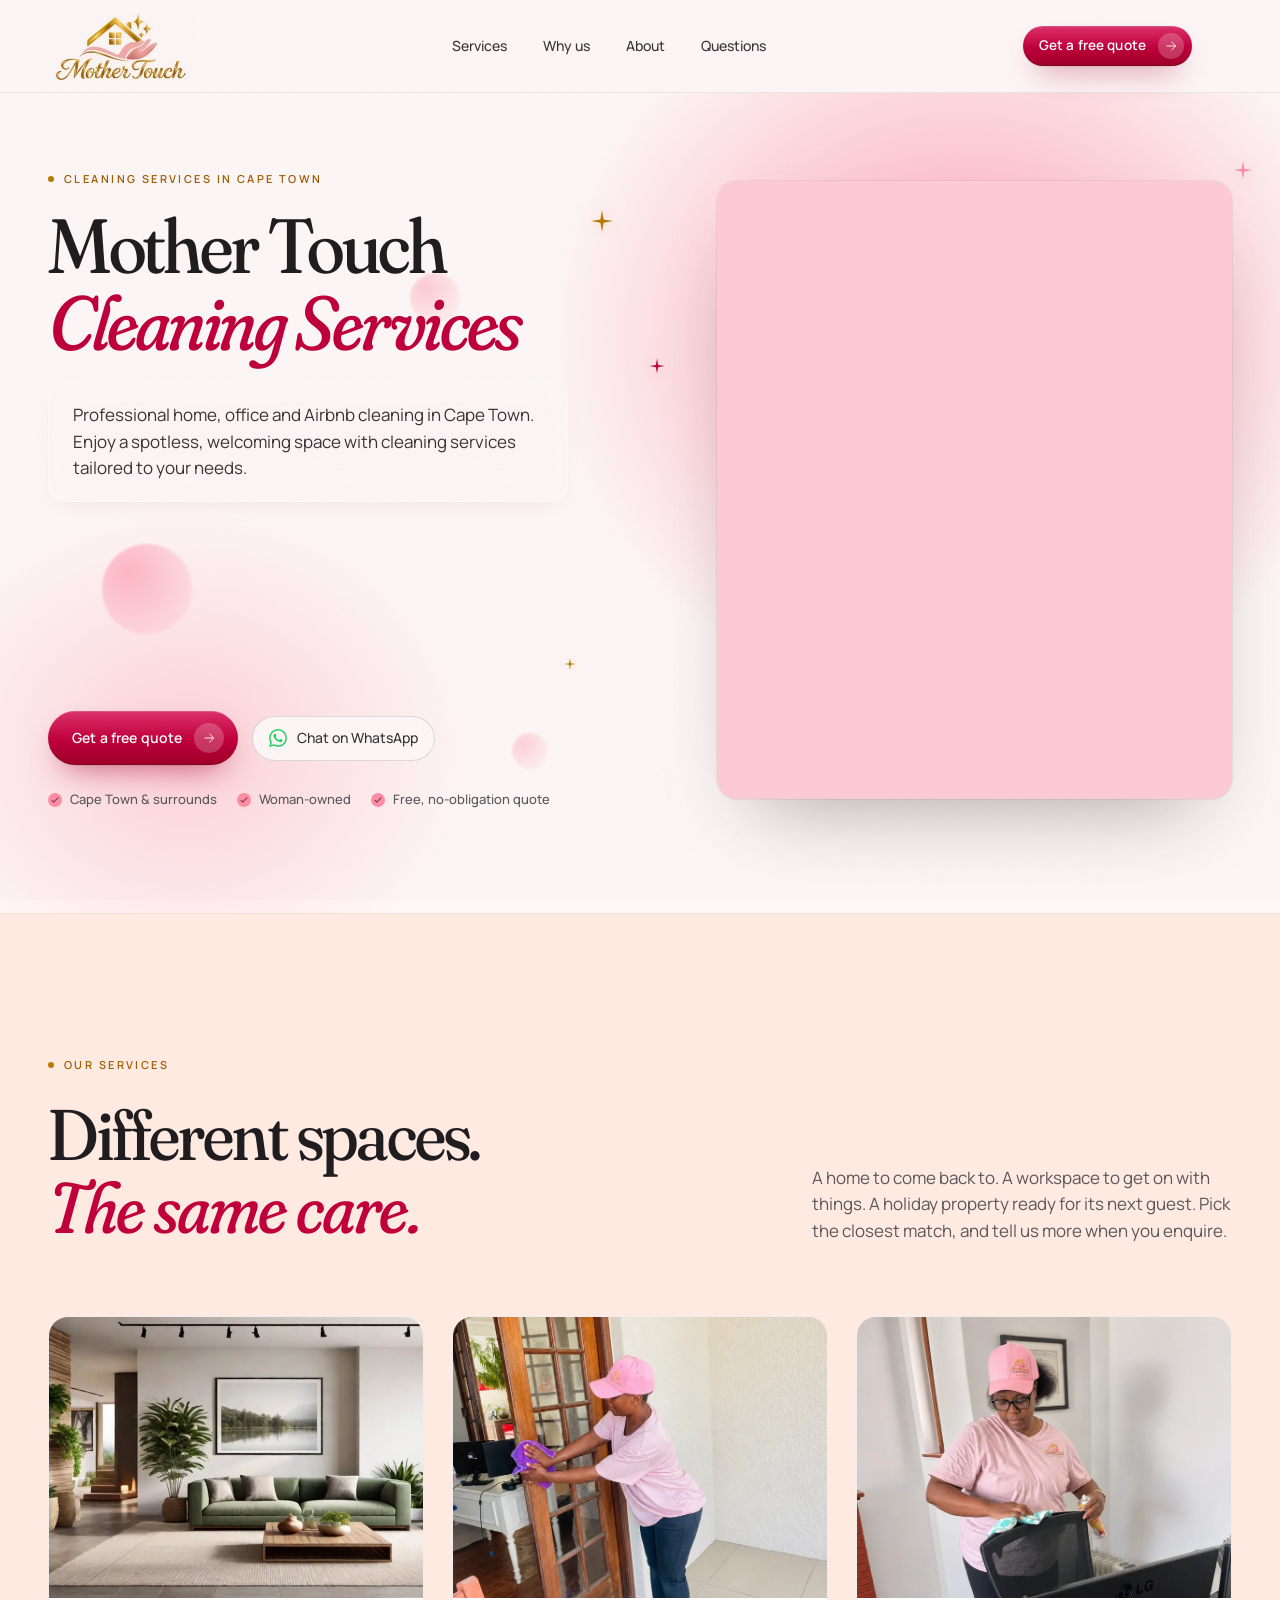
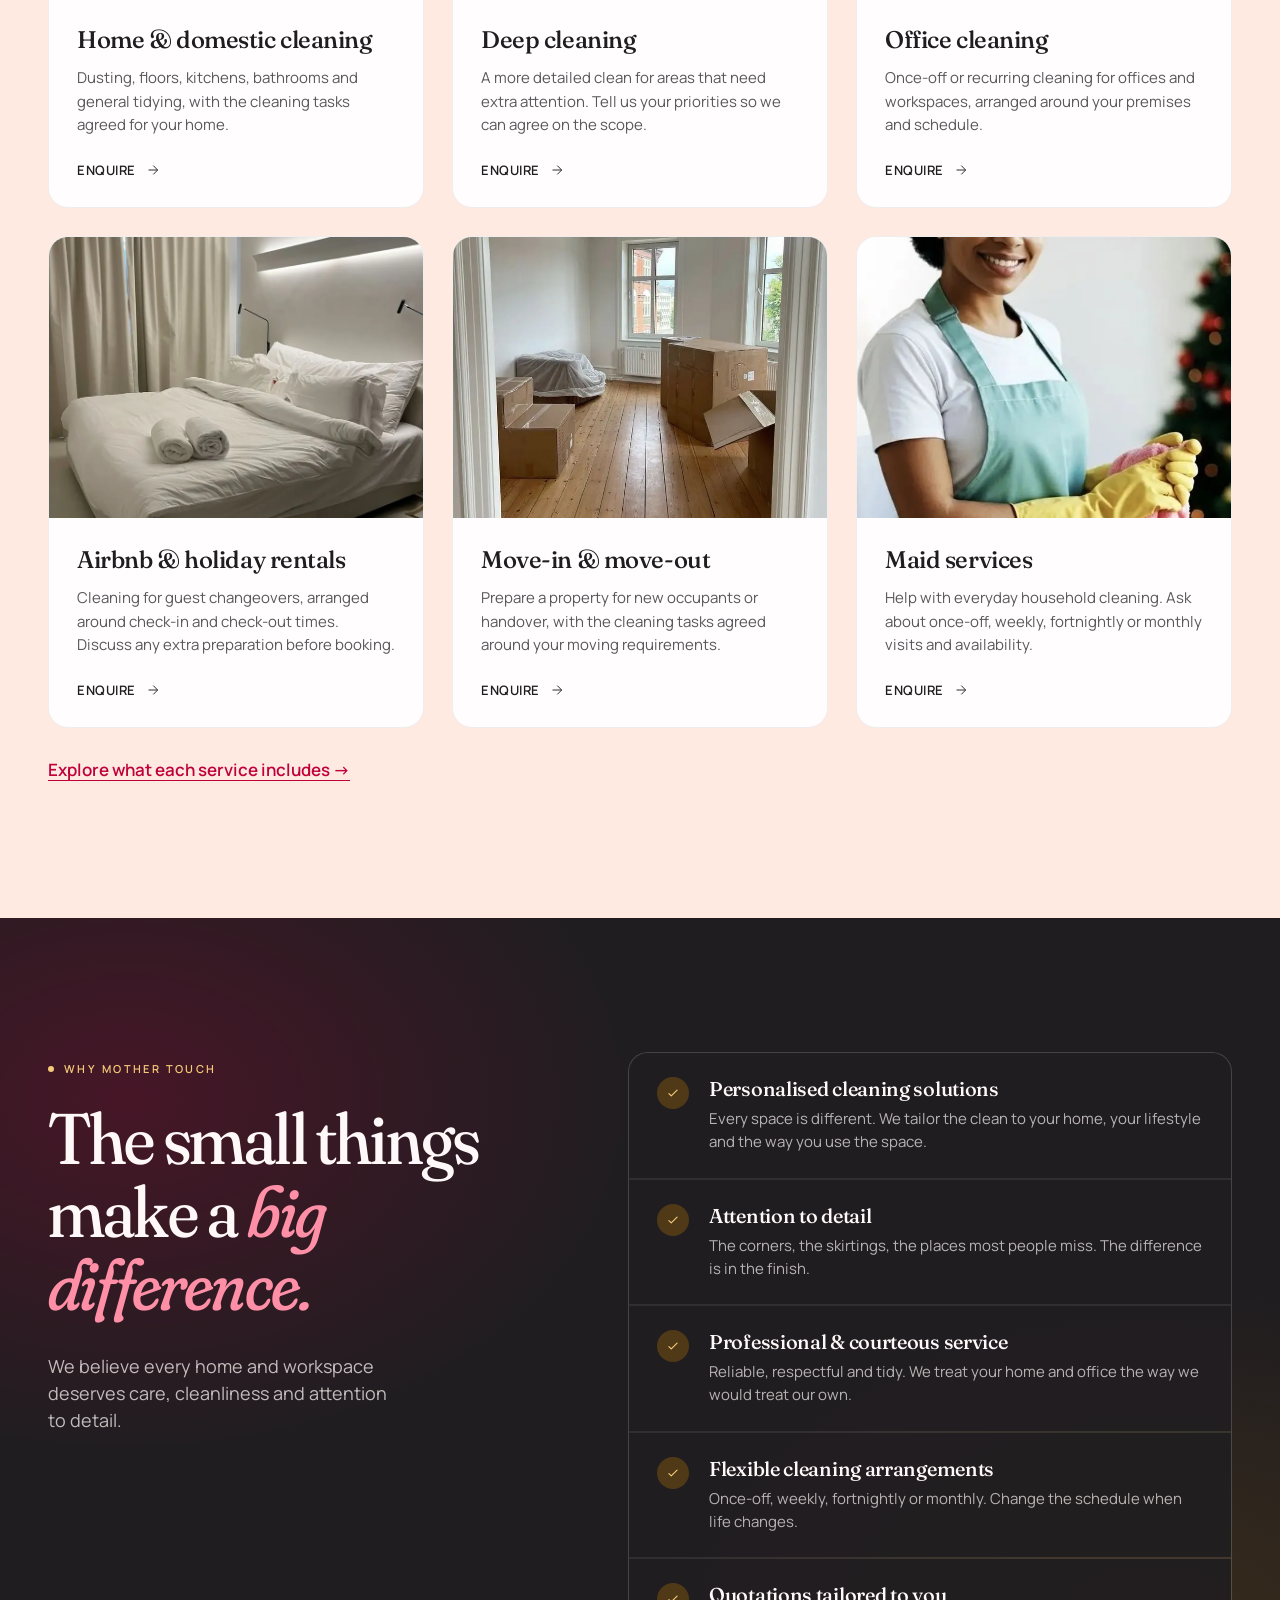
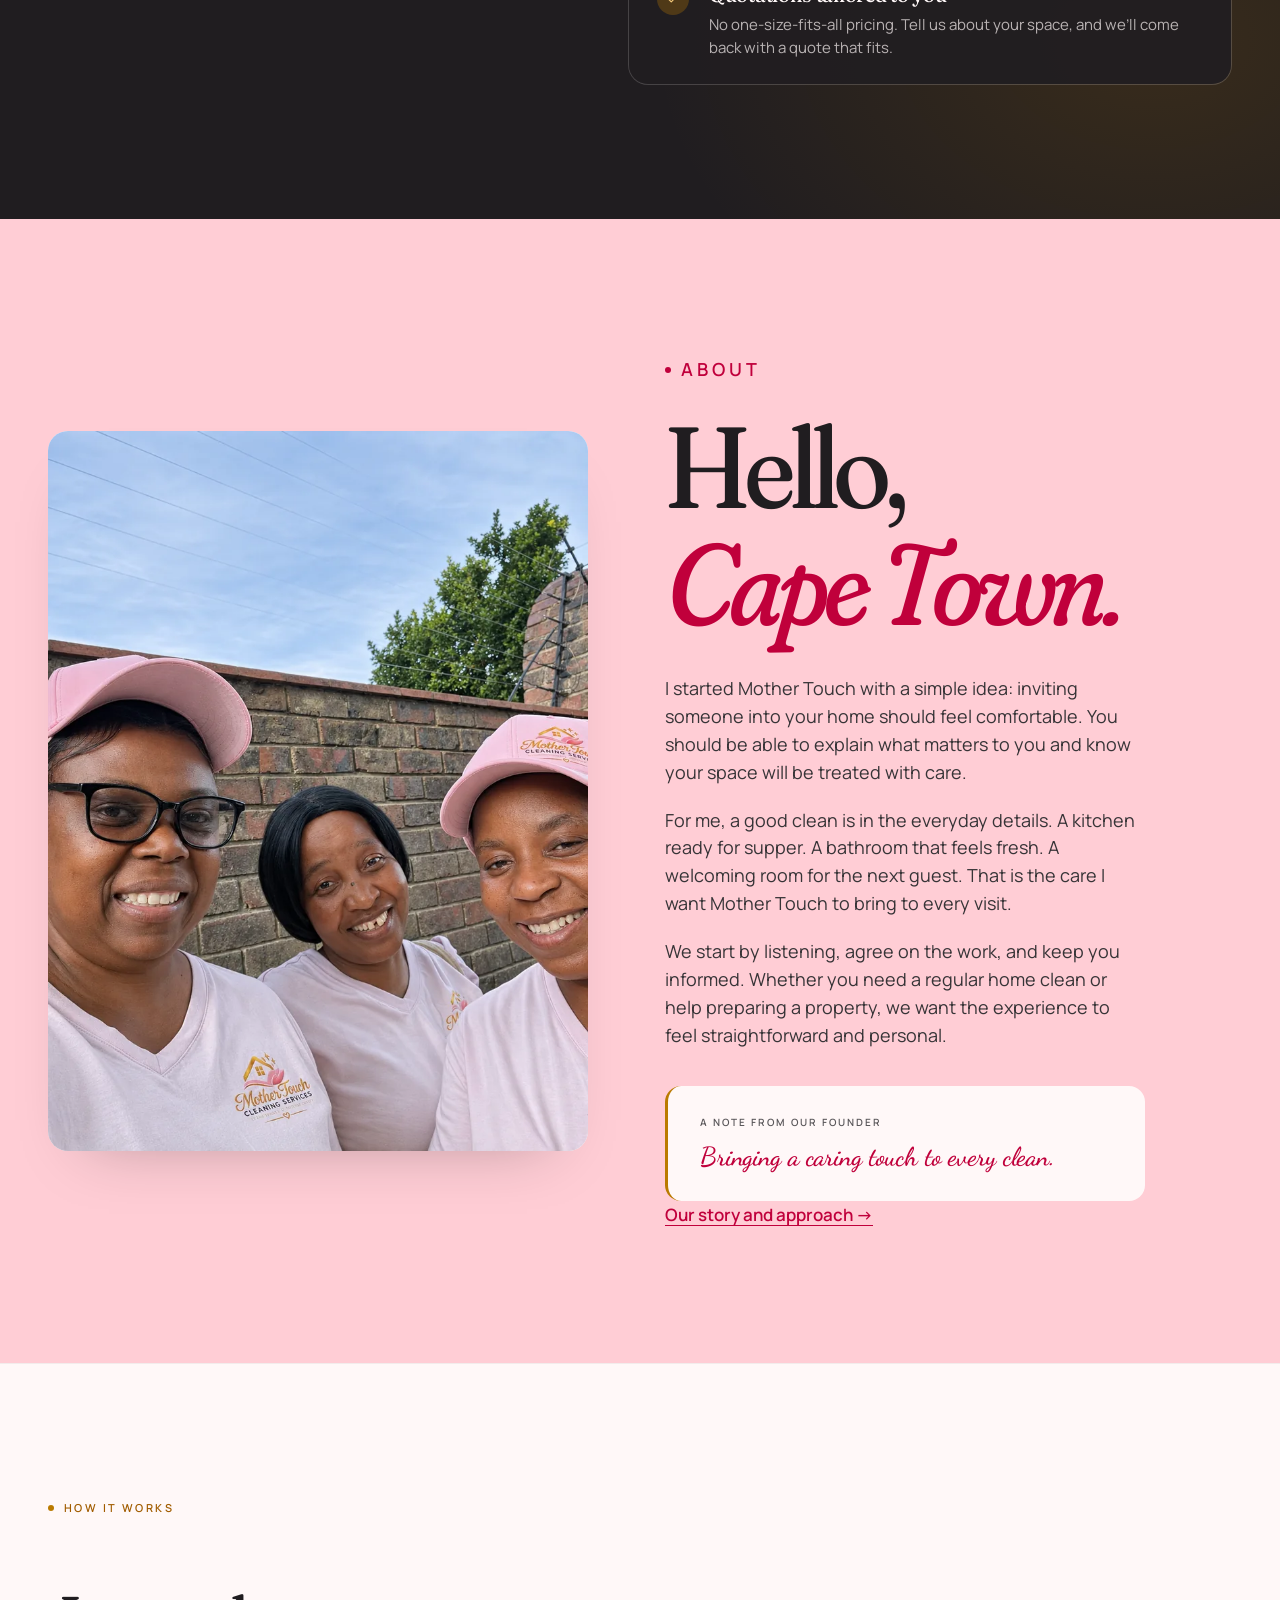
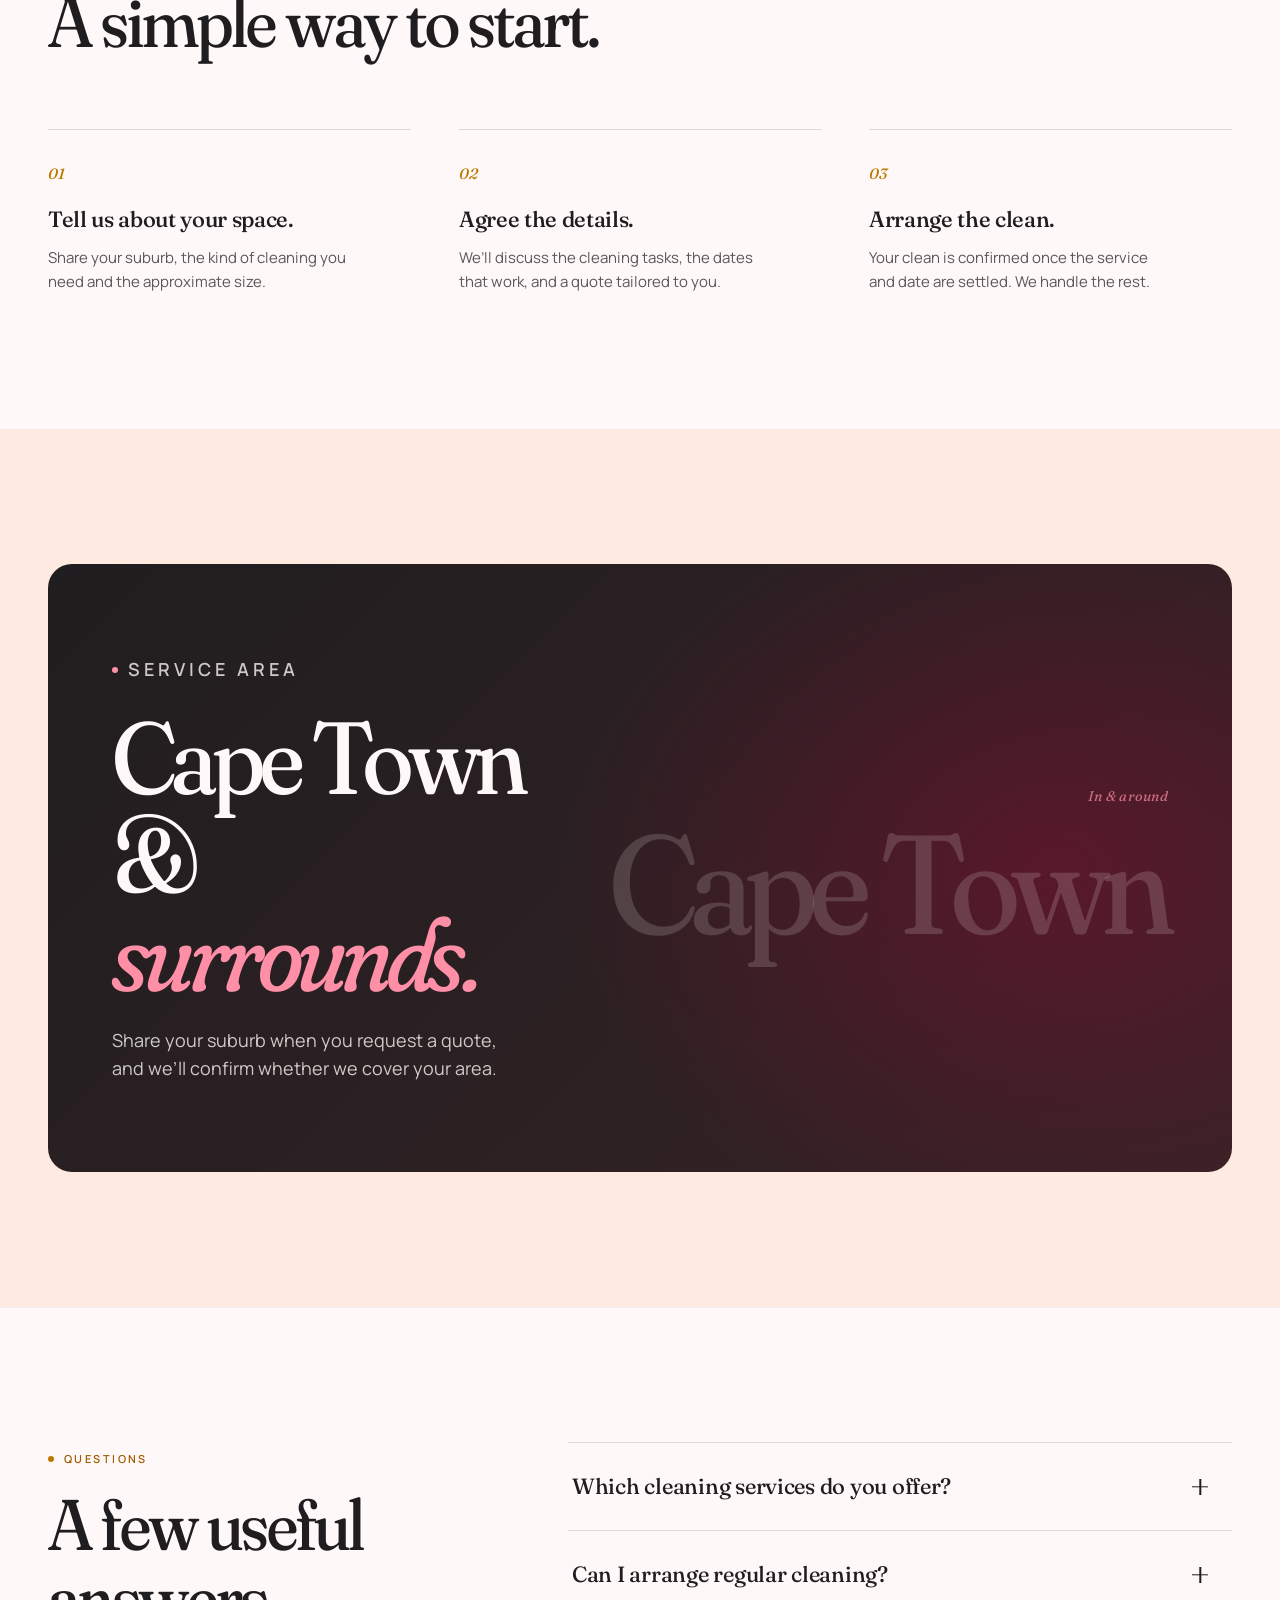
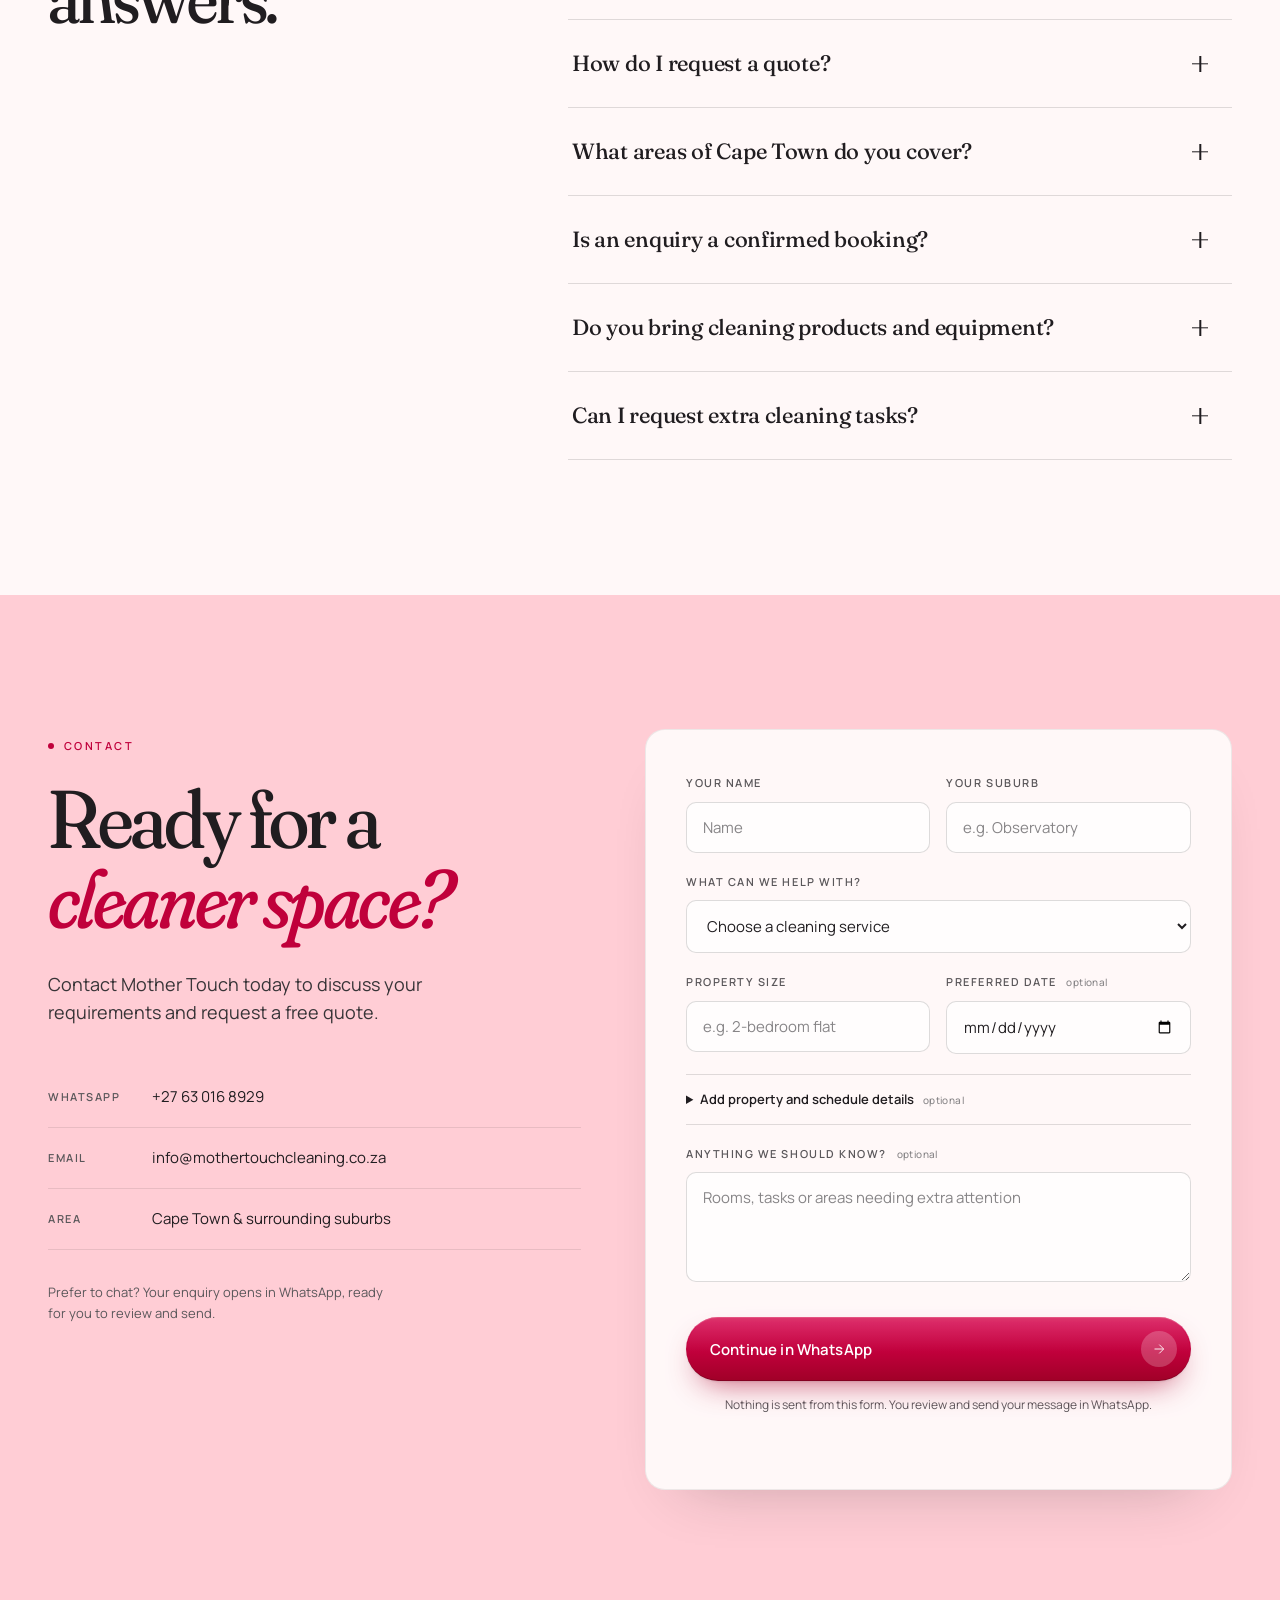
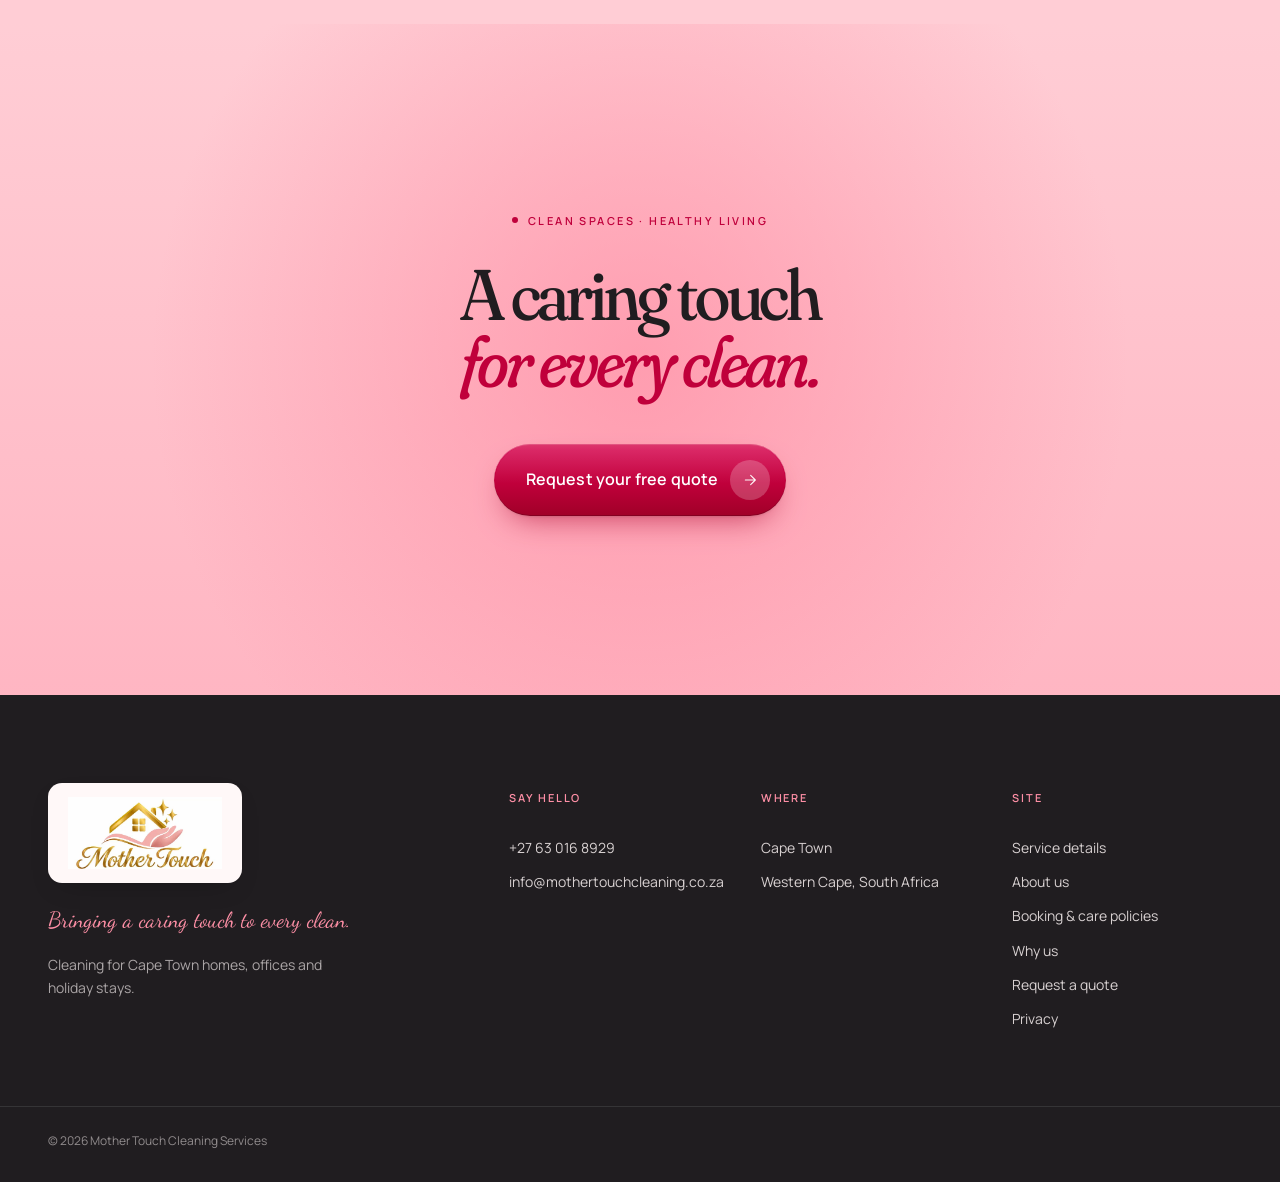
==== commit a80e9e95: "Replace generated hero and service images with client photography" ====
--- a/index.html
+++ b/index.html
@@ -9,7 +9,9 @@
 <meta property="og:title" content="Mother Touch Cleaning Services">
 <meta property="og:description" content="Professional home, office and Airbnb cleaning in Cape Town. Cleaning services tailored to your needs.">
 <meta property="og:type" content="website">
-<meta property="og:image" content="assets/img/og.jpg">
+<meta property="og:url" content="https://mothertouchcleaningservices.co.za/">
+<link rel="canonical" href="https://mothertouchcleaningservices.co.za/">
+<meta property="og:image" content="https://mothertouchcleaningservices.co.za/assets/img/og.jpg">
 <meta property="og:image:width" content="1200">
 <meta property="og:image:height" content="630">
 <meta name="twitter:card" content="summary_large_image">
@@ -18,7 +20,7 @@
 <link rel="preconnect" href="https://fonts.googleapis.com">
 <link rel="preconnect" href="https://fonts.gstatic.com" crossorigin>
 <link rel="stylesheet" href="https://fonts.googleapis.com/css2?family=Fraunces:ital,opsz,wght@0,9..144,400..700;1,9..144,400..600&family=Manrope:wght@400..700&family=Dancing+Script:wght@500..700&display=swap">
-<link rel="preload" as="image" href="assets/img/optimized/hero-woman-800.webp" imagesrcset="assets/img/optimized/hero-woman-480.webp 480w, assets/img/optimized/hero-woman-800.webp 800w, assets/img/optimized/hero-woman-1000.webp 1000w" imagesizes="(max-width: 820px) calc(100vw - 40px), (max-width: 1280px) 43vw, 520px" fetchpriority="high">
+<link rel="preload" as="image" href="assets/img/optimized/client-team-portrait-800.webp" imagesrcset="assets/img/optimized/client-team-portrait-480.webp 480w, assets/img/optimized/client-team-portrait-800.webp 800w, assets/img/optimized/client-team-portrait-1080.webp 1080w" imagesizes="(max-width: 820px) calc(100vw - 40px), (max-width: 1280px) 43vw, 520px" fetchpriority="high">
 <link rel="stylesheet" href="styles.css">
 <script src="app.js" defer></script>
 </head>
@@ -101,7 +103,7 @@
         </ul>
       </div>
       <figure class="hero-figure">
-        <img decoding="async" src="assets/img/optimized/hero-woman-800.webp" srcset="assets/img/optimized/hero-woman-480.webp 480w, assets/img/optimized/hero-woman-800.webp 800w, assets/img/optimized/hero-woman-1000.webp 1000w" sizes="(max-width: 820px) calc(100vw - 40px), (max-width: 1280px) 43vw, 520px" width="1000" height="1500" alt="A smiling cleaner wearing an apron and gloves, holding a cleaning caddy" fetchpriority="high">
+        <img decoding="async" src="assets/img/optimized/client-team-portrait-800.webp" srcset="assets/img/optimized/client-team-portrait-480.webp 480w, assets/img/optimized/client-team-portrait-800.webp 800w, assets/img/optimized/client-team-portrait-1080.webp 1080w" sizes="(max-width: 820px) calc(100vw - 40px), (max-width: 1280px) 43vw, 520px" width="1080" height="1440" class="client-hero-photo" alt="Two Mother Touch team members smiling in their pink branded uniforms" fetchpriority="high">
       </figure>
     </div>
   </div>
@@ -136,7 +138,7 @@
 
       <article class="svc">
         <figure class="svc-figure">
-          <img decoding="async" src="assets/img/optimized/svc-deep-800.webp" srcset="assets/img/optimized/svc-deep-480.webp 480w, assets/img/optimized/svc-deep-800.webp 800w, assets/img/optimized/svc-deep-1200.webp 1200w" sizes="(max-width: 600px) calc(100vw - 40px), (max-width: 980px) 46vw, 560px" width="1440" height="1800" alt="A thorough deep clean in progress, pink gloves at work" loading="lazy">
+          <img decoding="async" src="assets/img/optimized/client-door-cleaning-800.webp" srcset="assets/img/optimized/client-door-cleaning-480.webp 480w, assets/img/optimized/client-door-cleaning-800.webp 800w, assets/img/optimized/client-door-cleaning-1080.webp 1080w" sizes="(max-width: 600px) calc(100vw - 40px), (max-width: 980px) 46vw, 560px" width="1080" height="1440" class="client-door-photo" alt="A Mother Touch cleaner wiping a wooden glass door with a cloth" loading="lazy">
         </figure>
         <div class="svc-body">
           <h3>Deep cleaning</h3>
@@ -152,7 +154,7 @@
 
       <article class="svc">
         <figure class="svc-figure">
-          <img decoding="async" src="assets/img/optimized/svc-office-800.webp" srcset="assets/img/optimized/svc-office-480.webp 480w, assets/img/optimized/svc-office-800.webp 800w, assets/img/optimized/svc-office-1200.webp 1200w" sizes="(max-width: 600px) calc(100vw - 40px), (max-width: 980px) 46vw, 560px" width="1600" height="1067" alt="A bright, modern office with natural light, plants and clean workspaces" loading="lazy">
+          <img decoding="async" src="assets/img/optimized/client-office-cleaning-800.webp" srcset="assets/img/optimized/client-office-cleaning-480.webp 480w, assets/img/optimized/client-office-cleaning-800.webp 800w, assets/img/optimized/client-office-cleaning-1080.webp 1080w" sizes="(max-width: 600px) calc(100vw - 40px), (max-width: 980px) 46vw, 560px" width="1080" height="1440" class="client-office-photo" alt="A Mother Touch cleaner wiping an office chair beside a desk" loading="lazy">
         </figure>
         <div class="svc-body">
           <h3>Office cleaning</h3>
@@ -281,7 +283,7 @@
   <div class="rail">
     <div class="about-grid">
       <figure class="about-figure reveal-left">
-        <img decoding="async" src="assets/img/optimized/svc-home-800.webp" srcset="assets/img/optimized/svc-home-480.webp 480w, assets/img/optimized/svc-home-800.webp 800w, assets/img/optimized/svc-home-1200.webp 1200w" sizes="(max-width: 600px) calc(100vw - 40px), (max-width: 980px) 46vw, 560px" width="1500" height="2000" alt="A bright, light-filled Cape Town bedroom made up and ready" loading="lazy">
+        <img decoding="async" src="assets/img/optimized/client-team-selfie-800.webp" srcset="assets/img/optimized/client-team-selfie-480.webp 480w, assets/img/optimized/client-team-selfie-800.webp 800w, assets/img/optimized/client-team-selfie-1080.webp 1080w" sizes="(max-width: 600px) calc(100vw - 40px), (max-width: 980px) 46vw, 560px" width="1080" height="1440" class="client-team-photo" alt="Three smiling members of the Mother Touch team in their pink uniforms" loading="lazy">
       </figure>
       <div class="about-copy reveal-right">
         <p class="eyebrow"><span class="eyebrow-dot" aria-hidden="true"></span> About</p>
--- a/styles.css
+++ b/styles.css
@@ -1323,3 +1323,12 @@
   .policy-section p, .policy-contact { font-size: 16px; }
   .story-aside, .svc-detail-head { position: static; }
 }
+
+/* Keep the client photos' faces and working hands inside responsive crops. */
+.hero-figure .client-hero-photo { object-position: 50% 20%; }
+.svc-figure .client-door-photo { object-position: 50% 40%; }
+.svc-figure .client-office-photo { object-position: 50% 10%; }
+.about-figure .client-team-photo, .story-aside .client-team-photo { object-position: 50% 70%; }
+@media (max-width: 820px) {
+  .hero-figure .client-hero-photo { object-position: 50% 0%; }
+}
